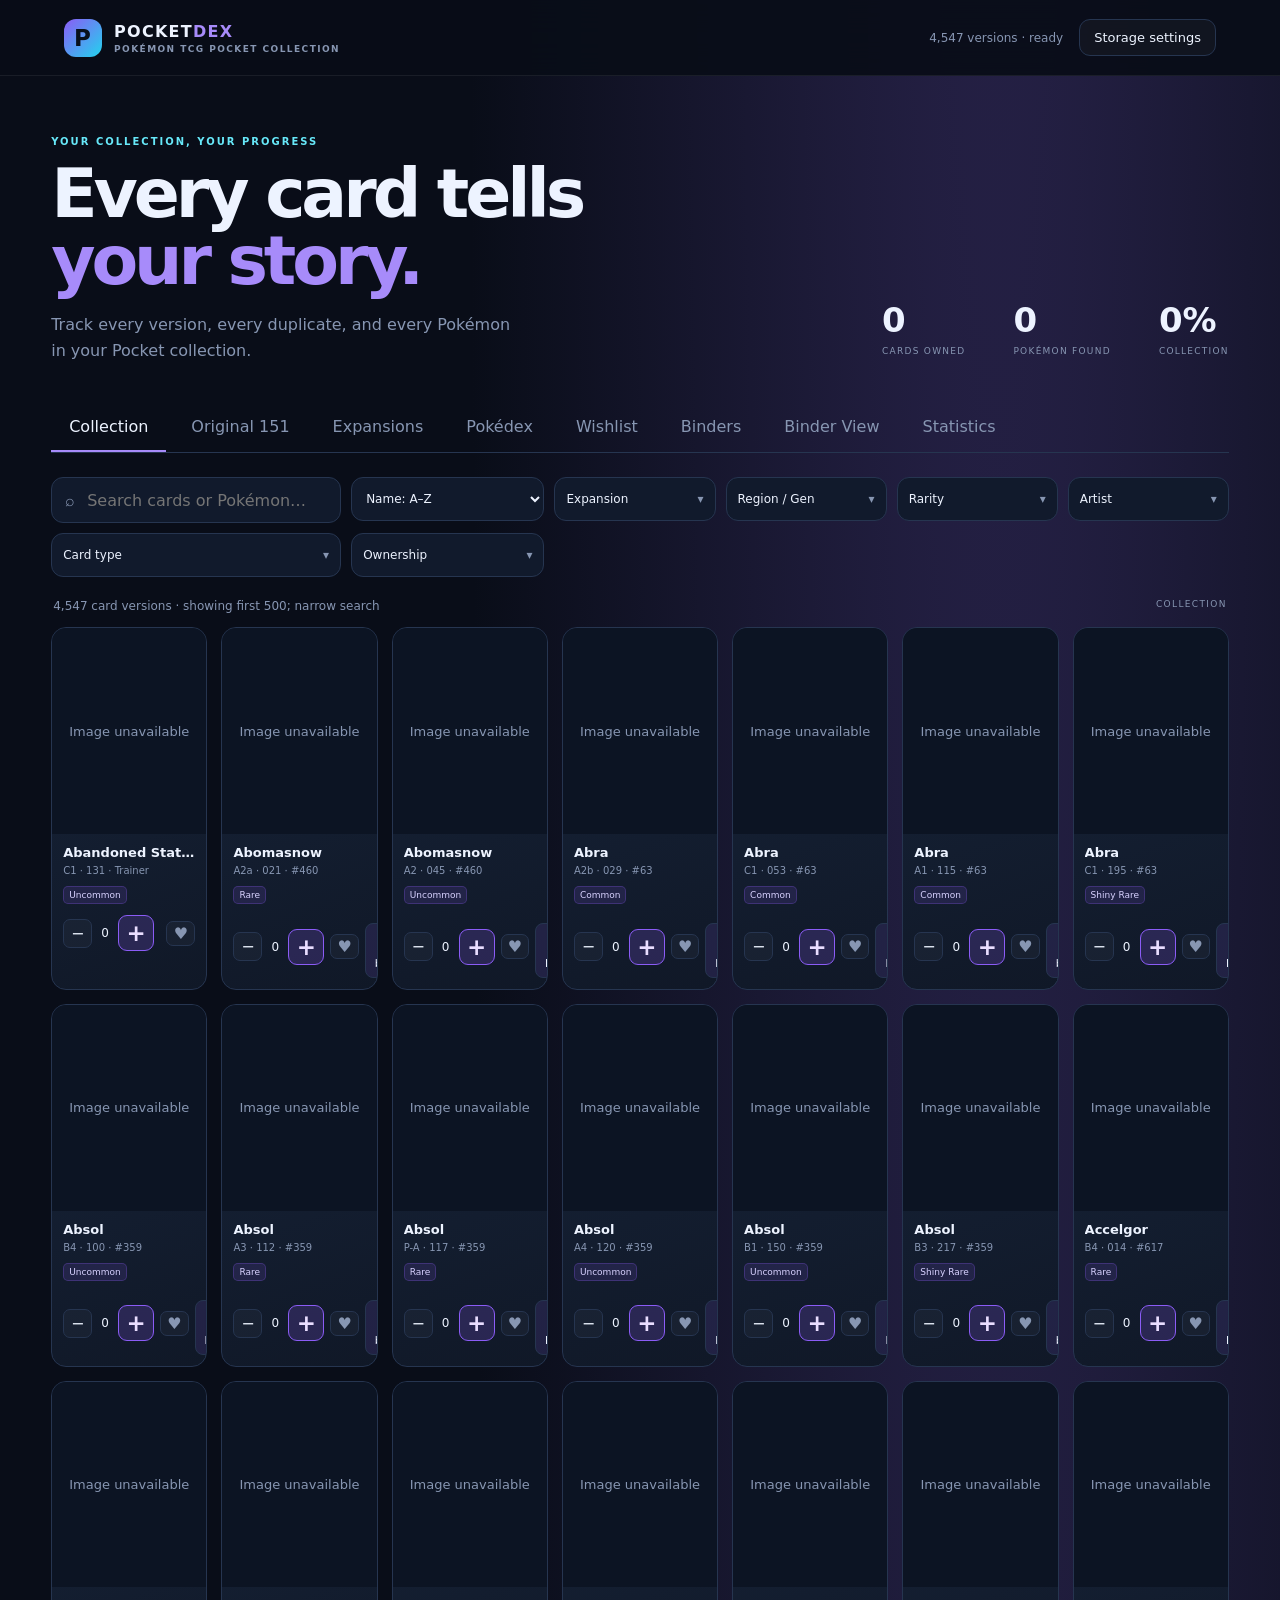
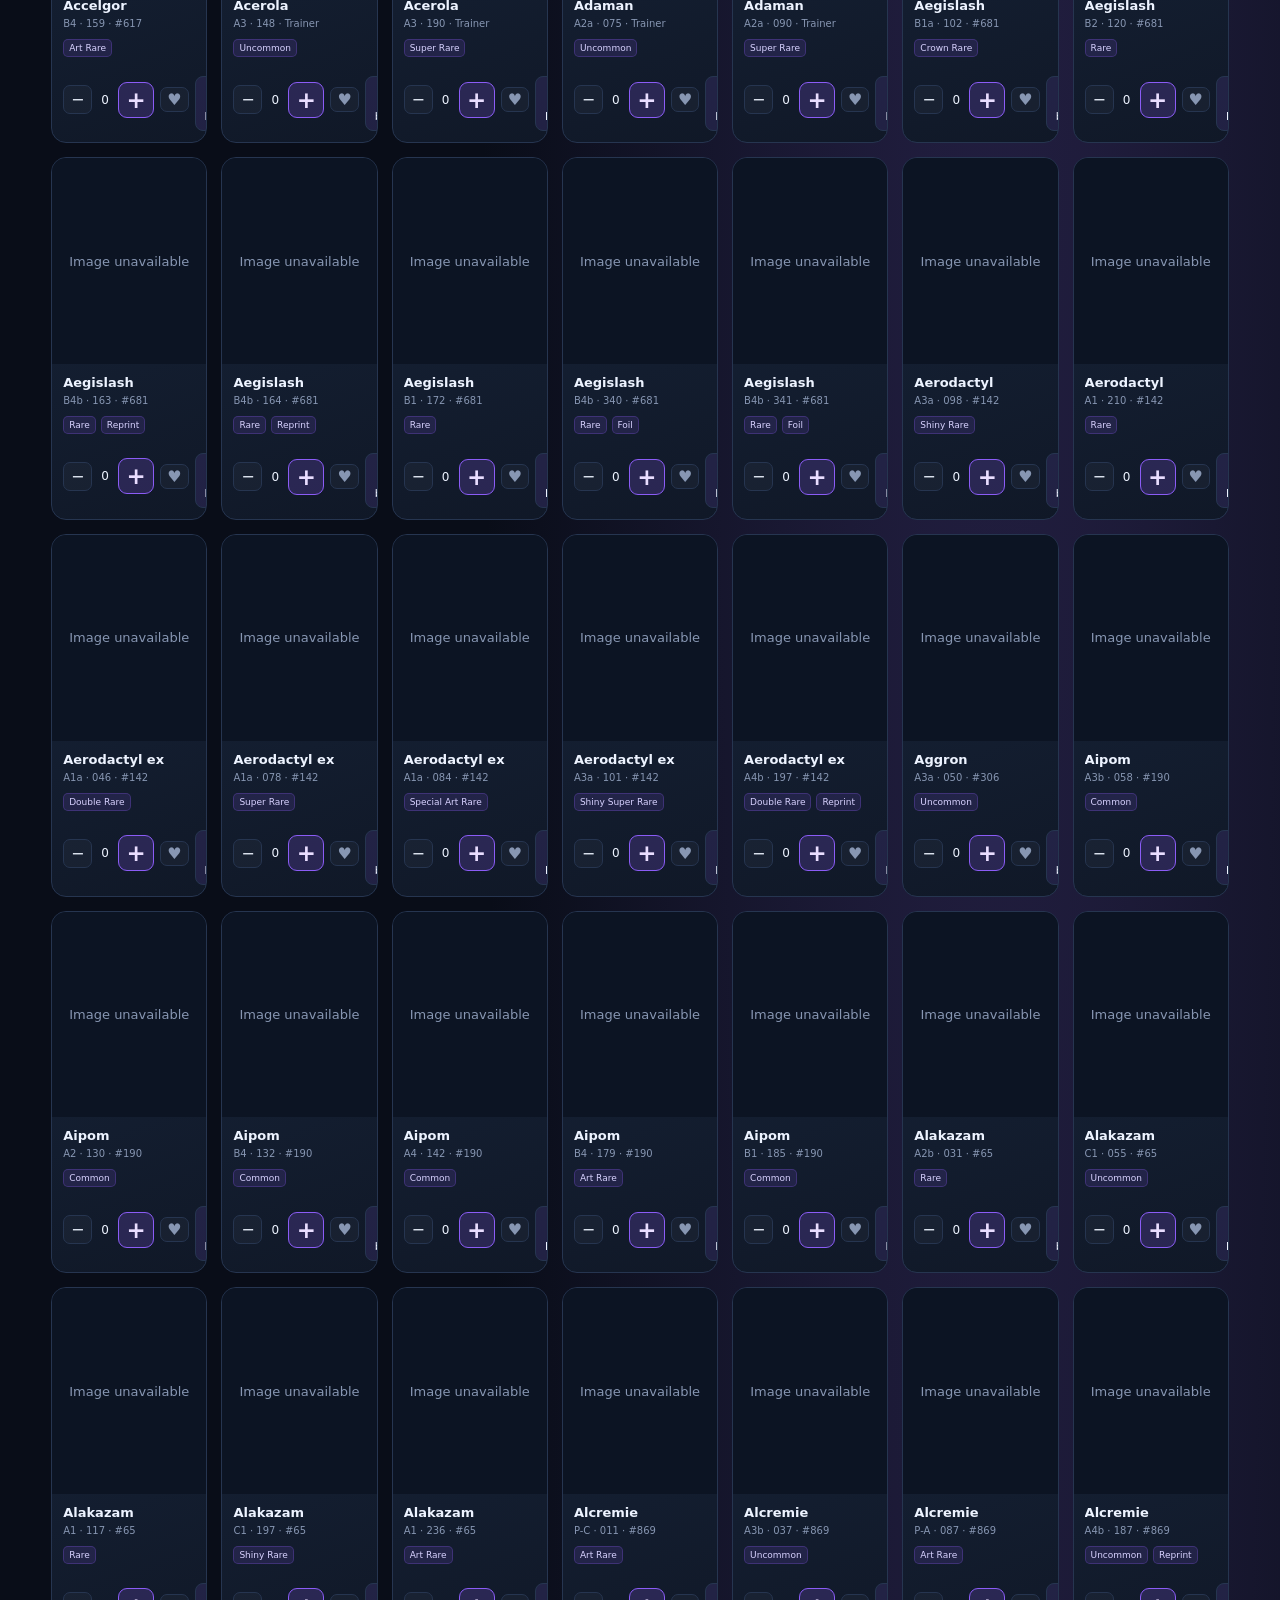
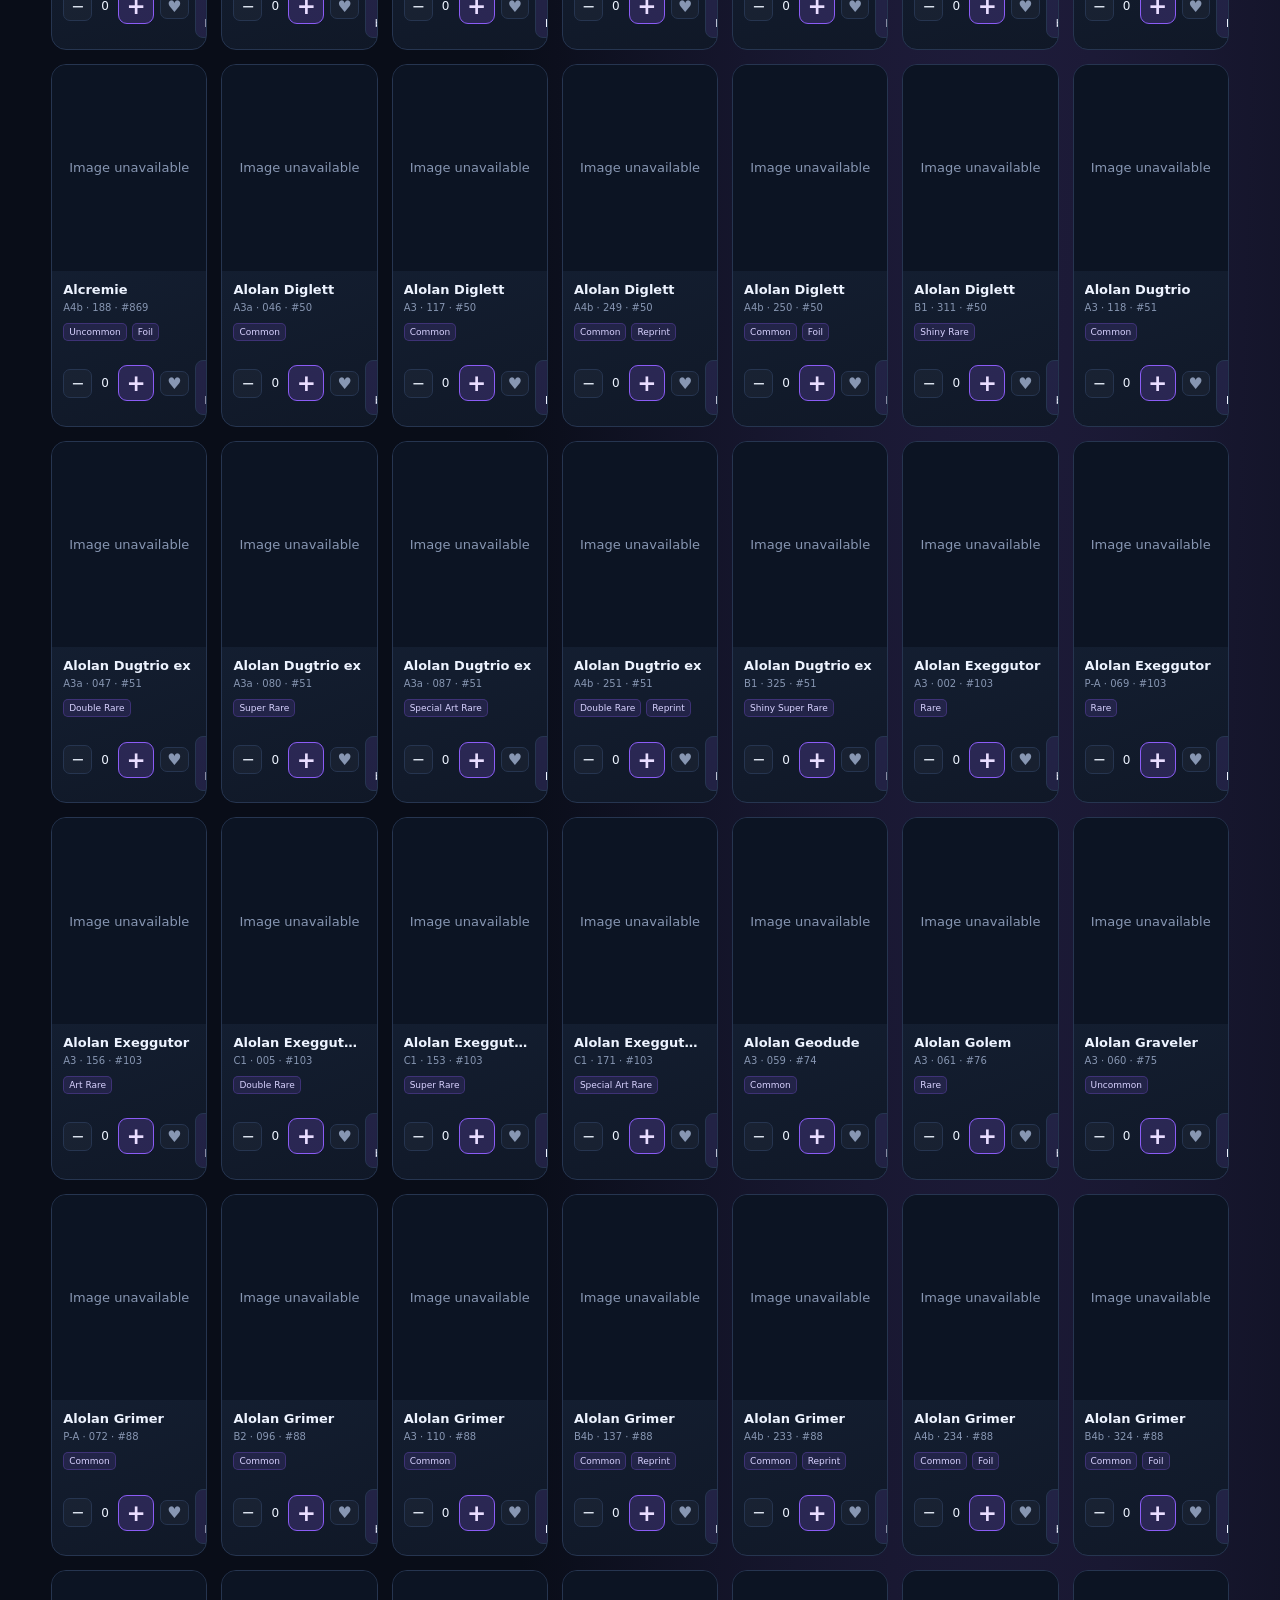
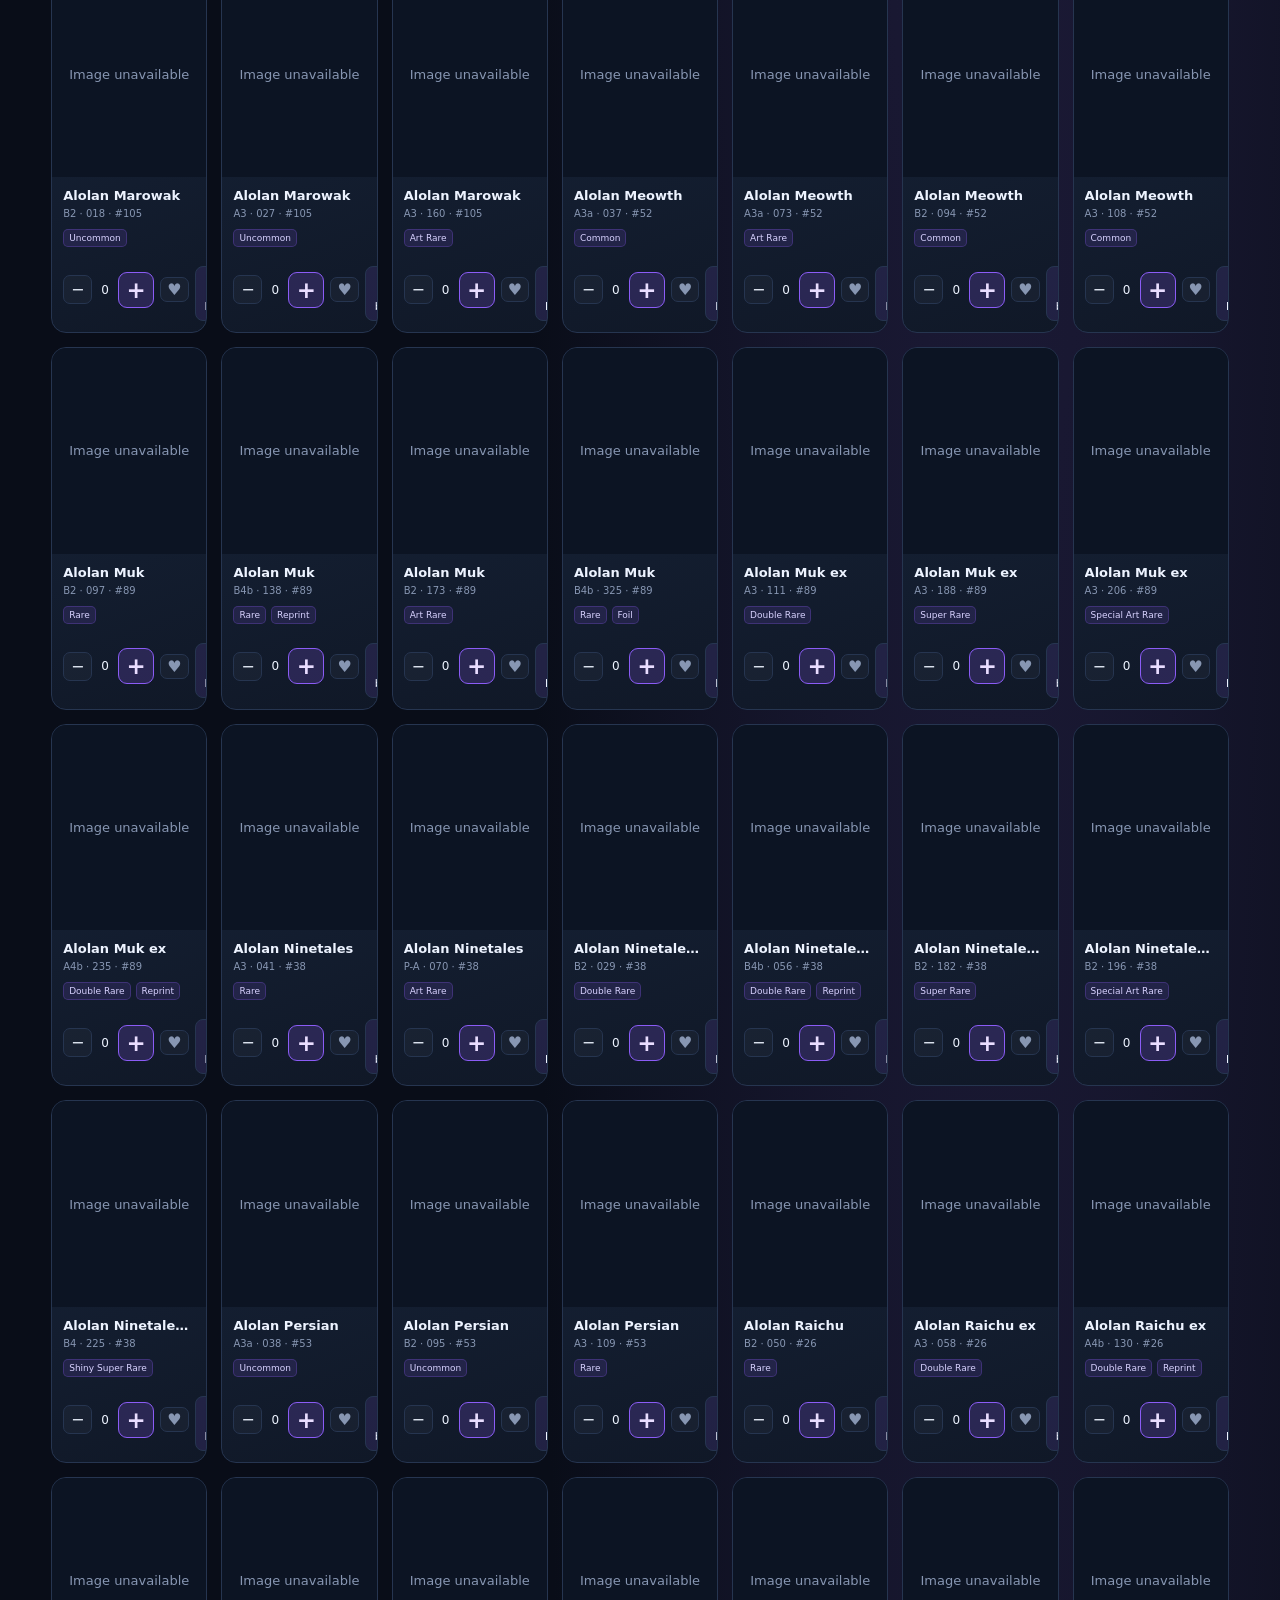
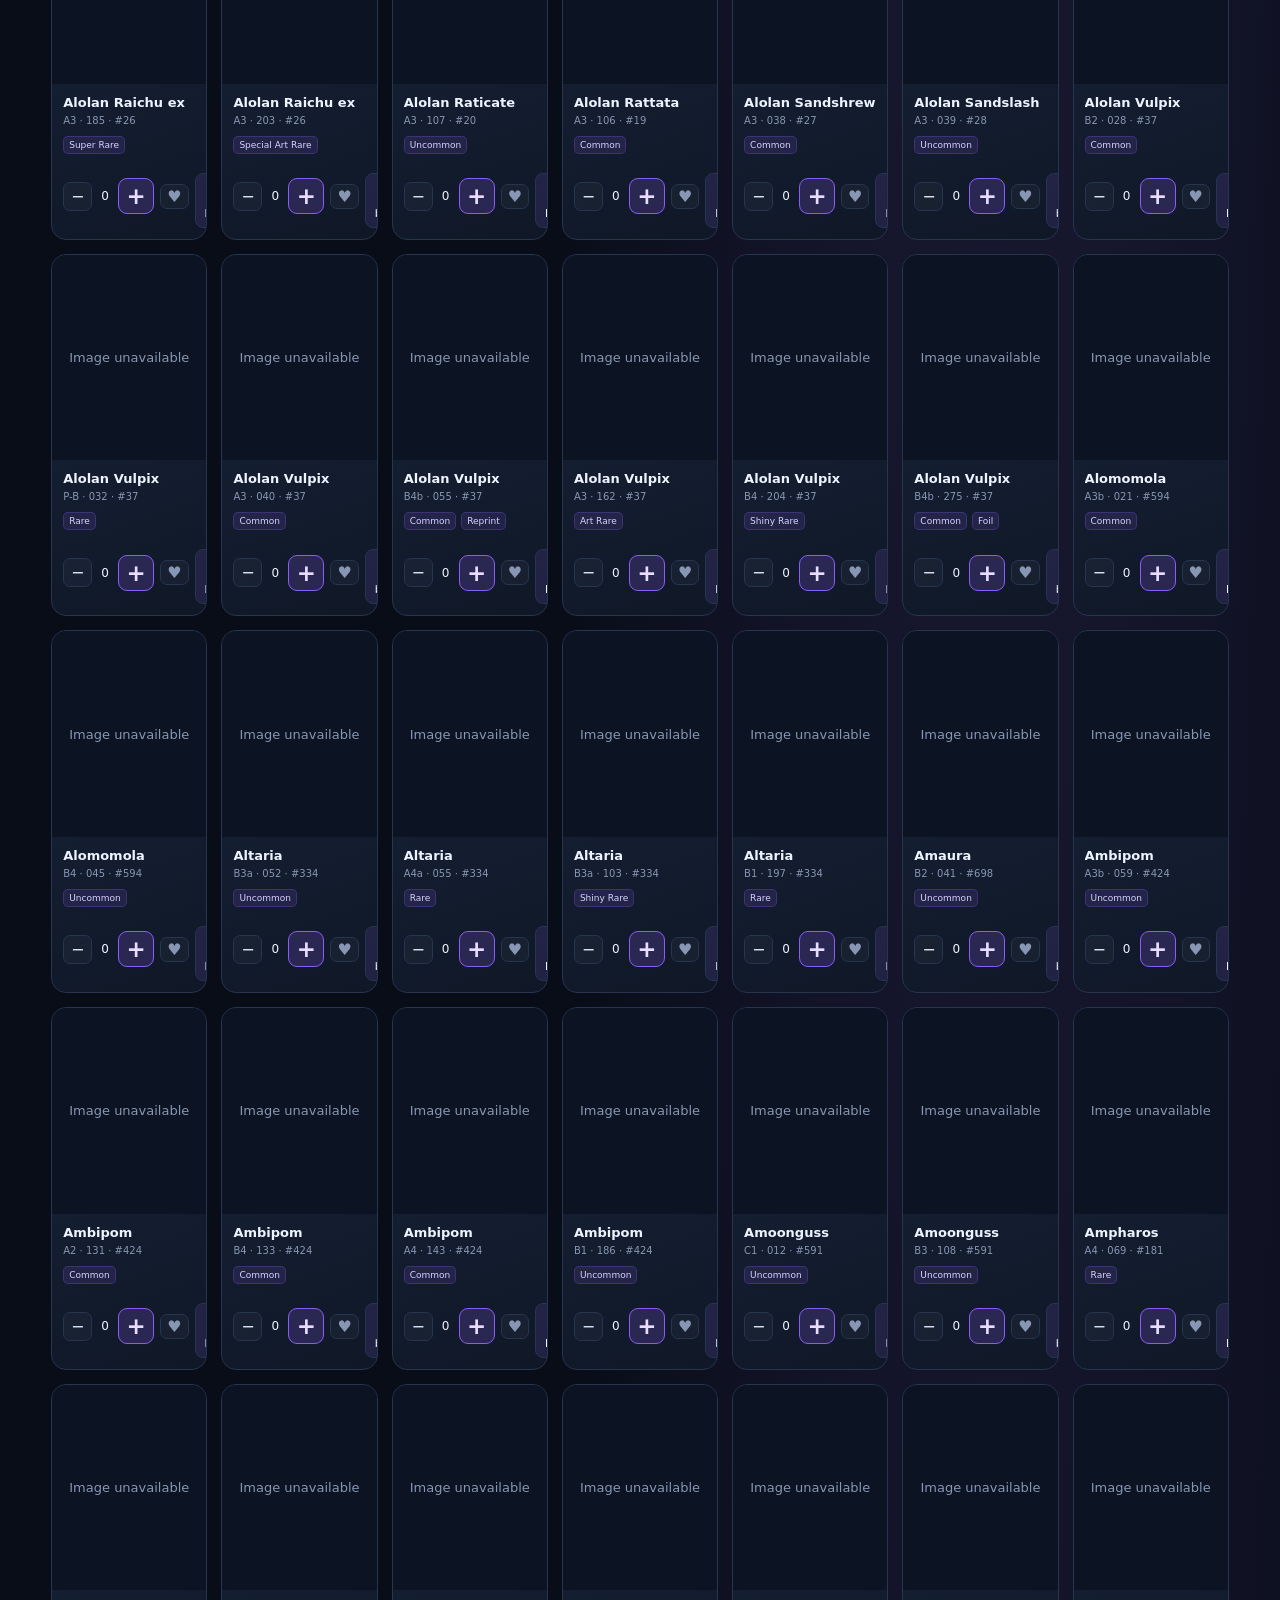
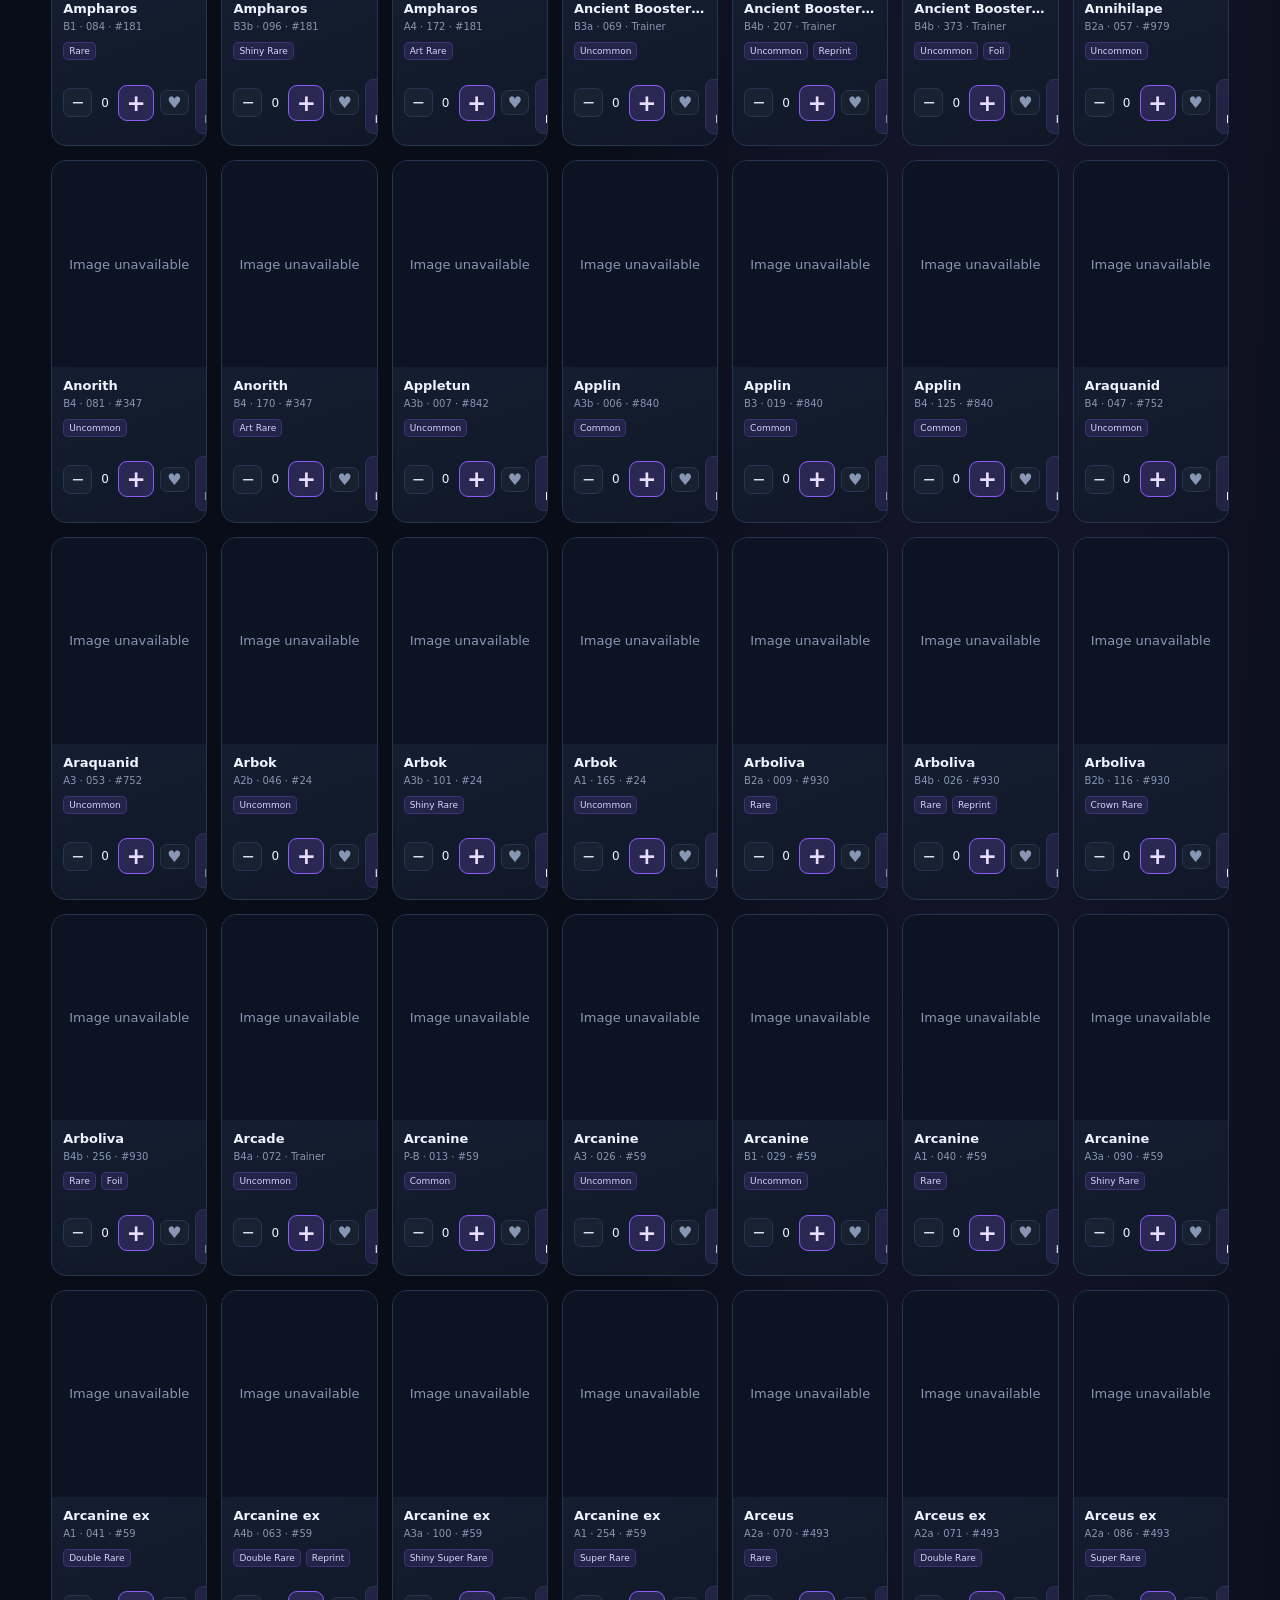
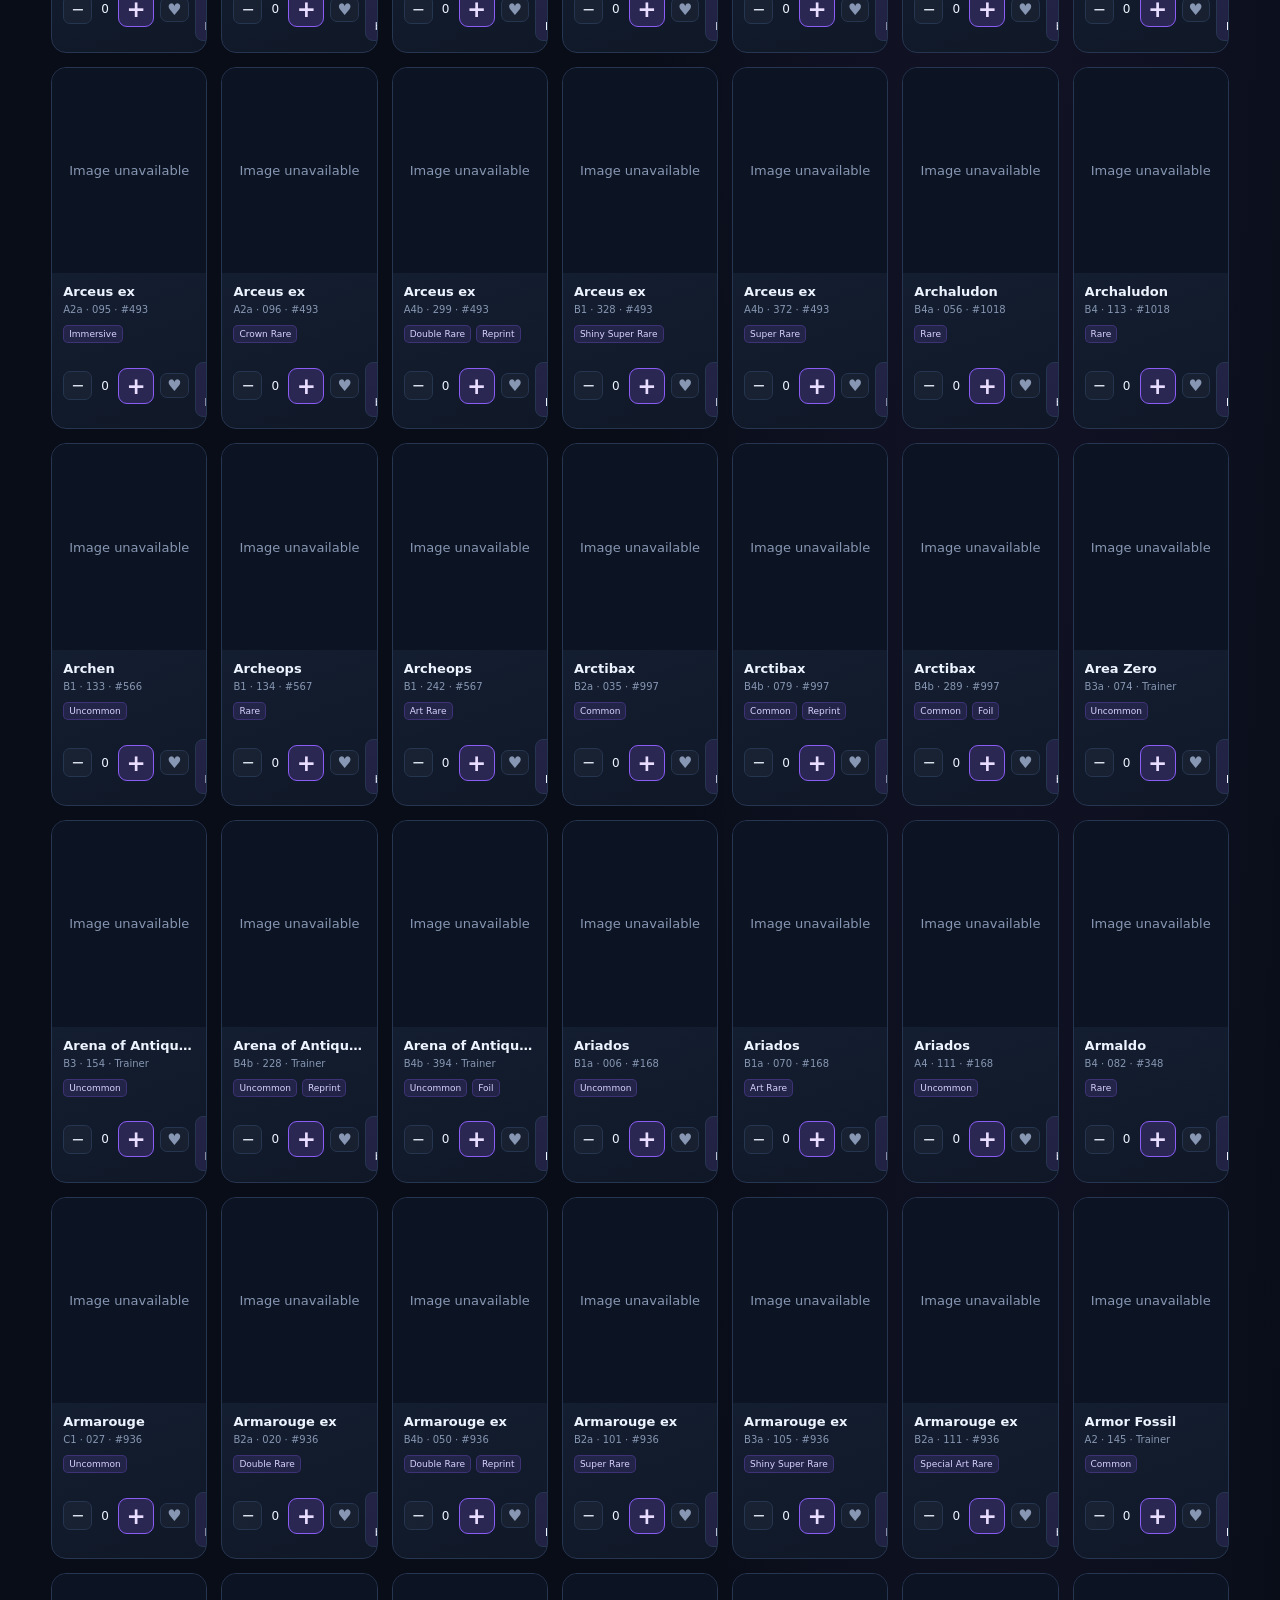
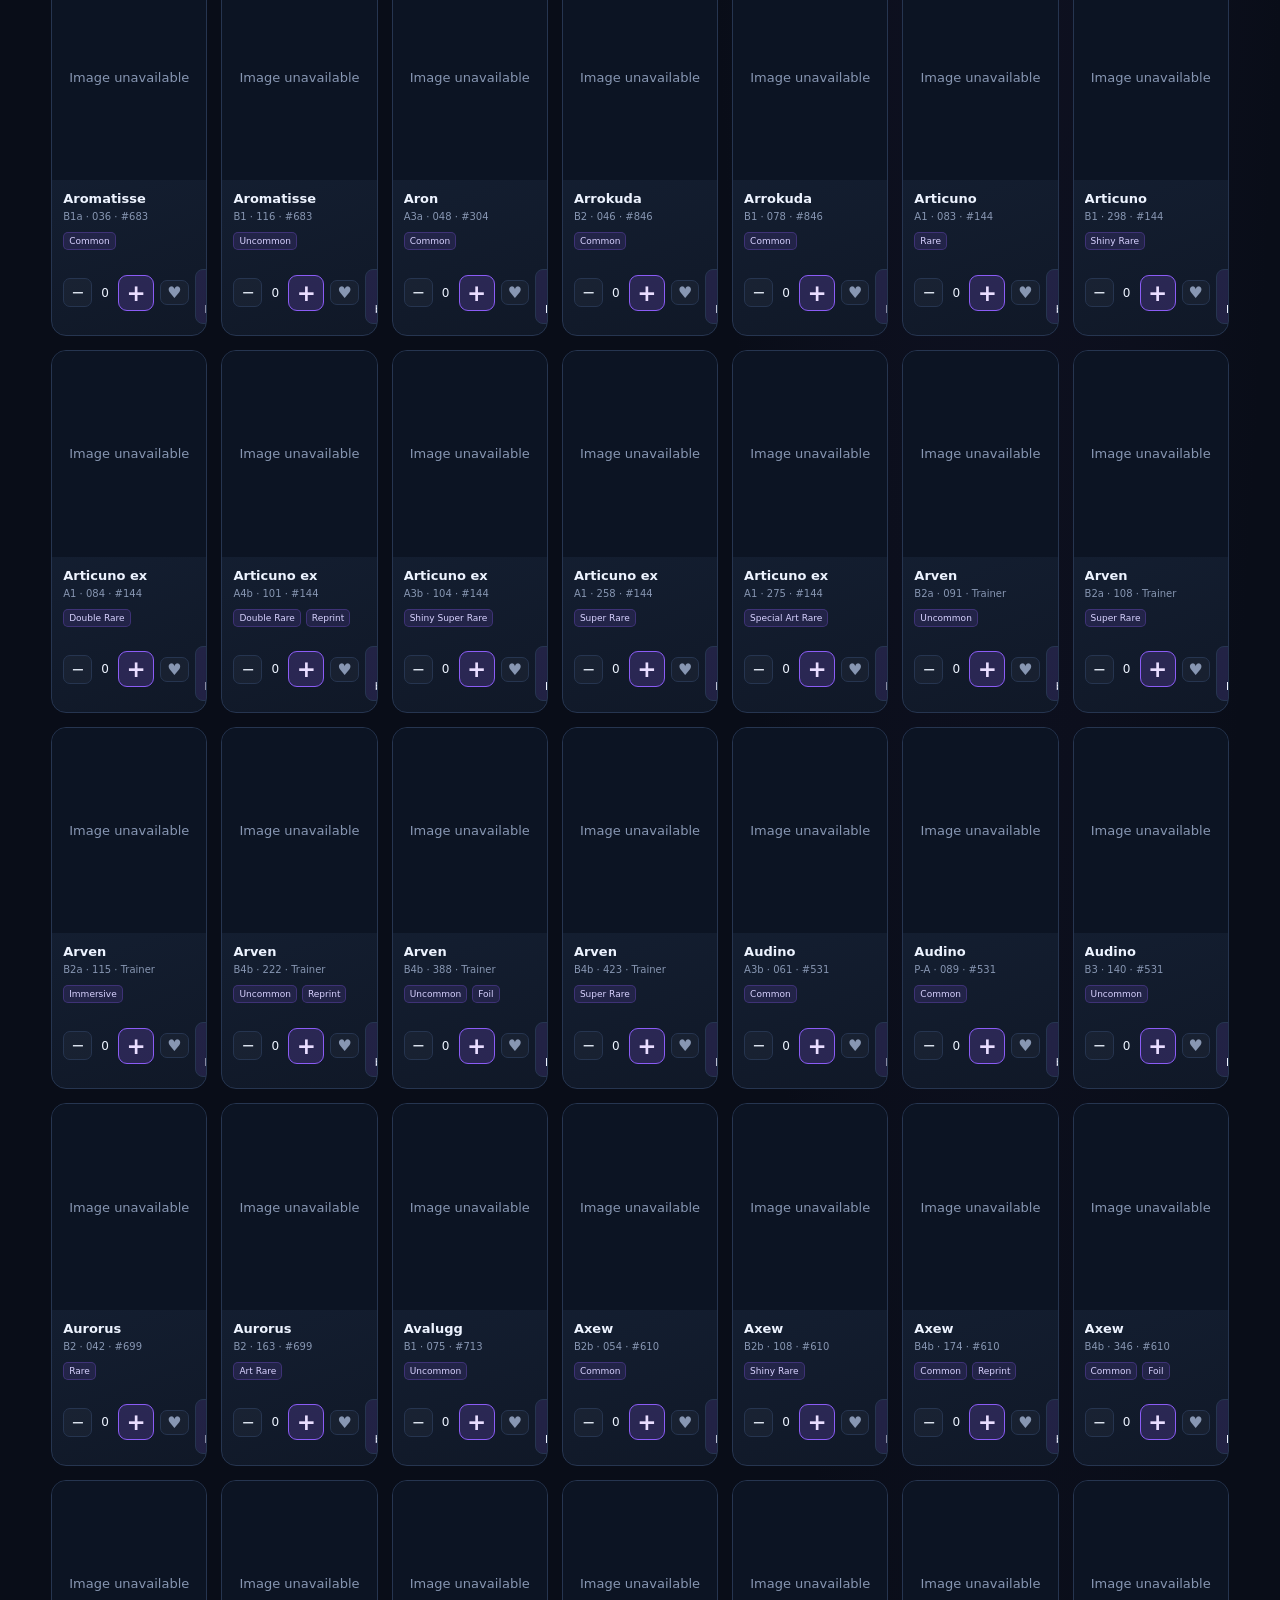
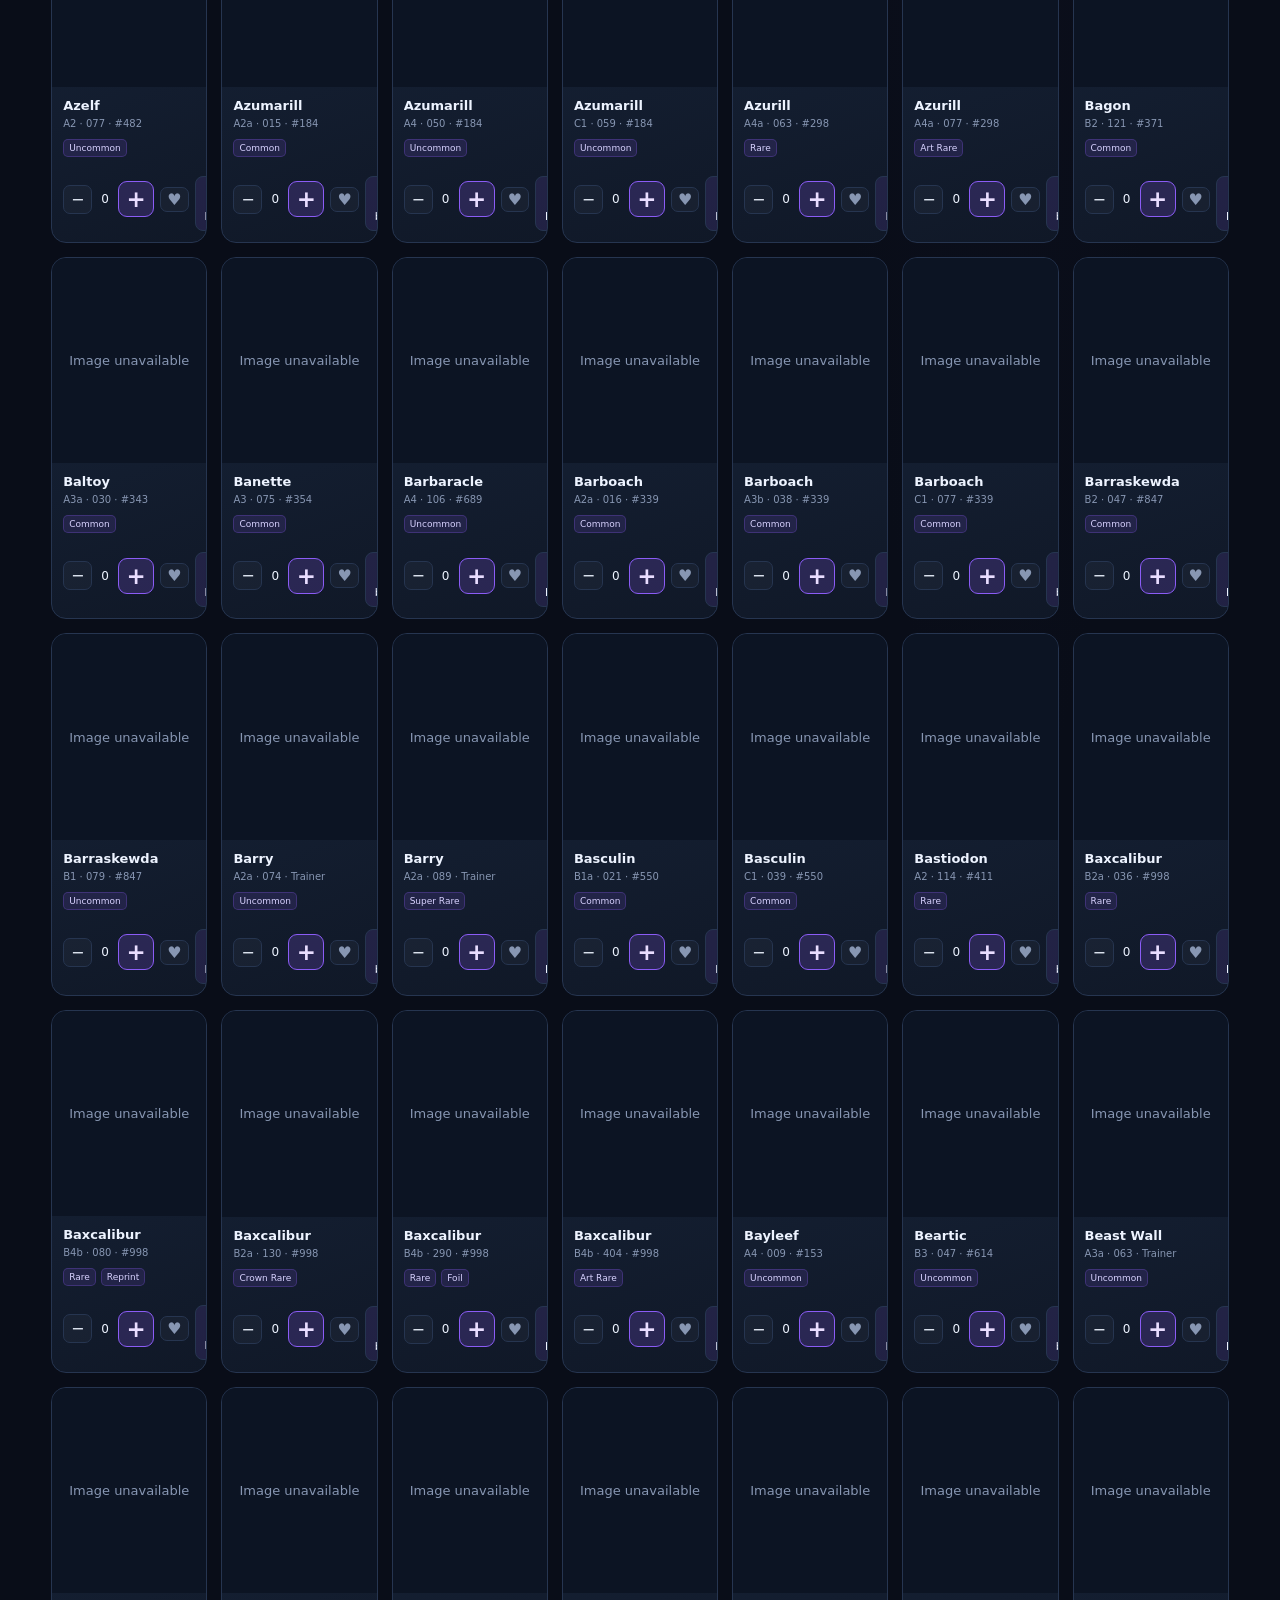
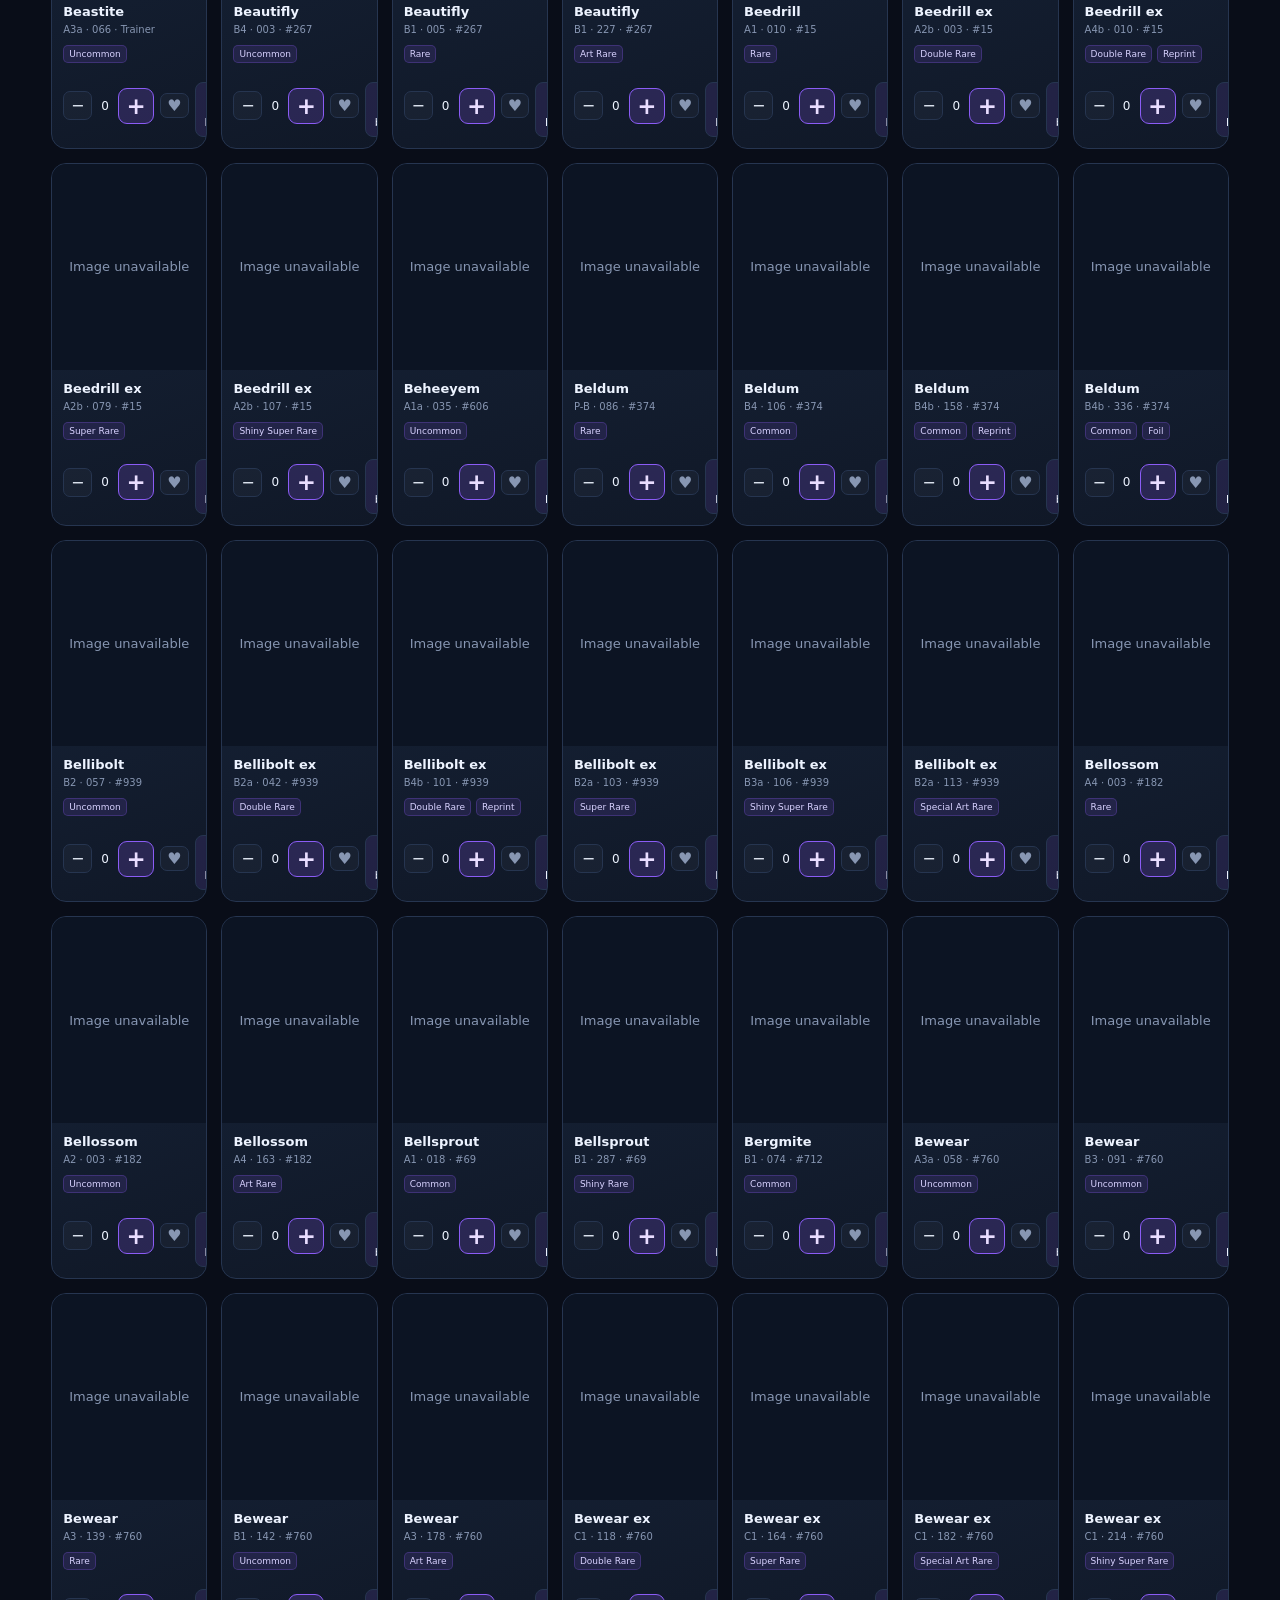
==== index.html @ 8ed911af "Refresh app asset cache for quick add" ====
<!doctype html><html lang="en"><head><meta charset="utf-8"><meta name="viewport" content="width=device-width,initial-scale=1"><meta name="theme-color" content="#090d18"><title>POCKETDEX — PTCGP Collection Tracker</title><link rel="stylesheet" href="styles.css?v=binder-view-4"></head><body>
<header class="topbar"><a class="brand" href="./"><span class="brand-mark">P</span><span>POCKET<span class="muted">DEX</span><small>POKÉMON TCG POCKET COLLECTION</small></span></a><div class="top-actions"><span id="catalog-status" class="status">Loading catalog…</span><button class="ghost" id="settings-open">Storage settings</button></div></header>
<main><section class="hero"><div><p class="eyebrow">YOUR COLLECTION, YOUR PROGRESS</p><h1>Every card tells<br><span>your story.</span></h1><p class="hero-copy">Track every version, every duplicate, and every Pokémon in your Pocket collection.</p></div><div class="hero-stats"><div><strong id="stat-owned">0</strong><span>CARDS OWNED</span></div><div><strong id="stat-unique">0</strong><span>POKÉMON FOUND</span></div><div><strong id="stat-completion">0%</strong><span>COLLECTION</span></div></div></section>
<nav class="tabs"><button class="tab active" data-view="collection">Collection</button><button class="tab" data-view="kanto151">Original 151</button><button class="tab" data-view="expansions">Expansions</button><button class="tab" data-view="pokedex">Pokédex</button><button class="tab" data-view="wishlist">Wishlist</button><button class="tab" data-view="binders">Binders</button><button class="tab" data-view="binder-view">Binder View</button><button class="tab" data-view="stats">Statistics</button></nav>
<section class="dashboard"><div class="toolbar"><label class="search-wrap"><span>⌕</span><input id="search" type="search" placeholder="Search cards or Pokémon…"></label><select id="sort-filter" aria-label="Sort cards"><option value="name-asc">Name: A–Z</option><option value="name-desc">Name: Z–A</option><option value="dex-asc">Pokédex: low to high</option><option value="dex-desc">Pokédex: high to low</option><option value="gen-asc">Generation: oldest to newest</option><option value="gen-desc">Generation: newest to oldest</option><option value="rarity-asc">Rarity: A–Z</option><option value="rarity-desc">Rarity: Z–A</option><option value="set-asc">Set: catalog order</option><option value="set-desc">Set: reverse order</option></select><div class="filter-dropdown" data-filter="set-filter"><button class="filter-toggle" type="button" aria-expanded="false">Expansion <span class="filter-count"></span><span class="chevron">▾</span></button><div class="filter-menu" id="set-filter" role="group" aria-label="Filter by expansion"></div></div><div class="filter-dropdown" data-filter="region-filter"><button class="filter-toggle" type="button" aria-expanded="false">Region / Gen <span class="filter-count"></span><span class="chevron">▾</span></button><div class="filter-menu" id="region-filter" role="group" aria-label="Filter by Pokémon region and generation"></div></div><div class="filter-dropdown" data-filter="rarity-filter"><button class="filter-toggle" type="button" aria-expanded="false">Rarity <span class="filter-count"></span><span class="chevron">▾</span></button><div class="filter-menu" id="rarity-filter" role="group" aria-label="Filter by rarity"></div></div><div class="filter-dropdown" data-filter="artist-filter"><button class="filter-toggle" type="button" aria-expanded="false">Artist <span class="filter-count"></span><span class="chevron">▾</span></button><div class="filter-menu" id="artist-filter" role="group" aria-label="Filter by artist or illustrator"></div></div><div class="filter-dropdown" data-filter="type-filter"><button class="filter-toggle" type="button" aria-expanded="false">Card type <span class="filter-count"></span><span class="chevron">▾</span></button><div class="filter-menu" id="type-filter" role="group" aria-label="Filter by card type"><label><input type="checkbox" value="pokemon"> Pokémon</label><label><input type="checkbox" value="trainer"> Trainer</label></div></div><div class="filter-dropdown" data-filter="ownership-filter"><button class="filter-toggle" type="button" aria-expanded="false">Ownership <span class="filter-count"></span><span class="chevron">▾</span></button><div class="filter-menu" id="ownership-filter" role="group" aria-label="Filter by ownership"><label><input type="checkbox" value="owned"> Owned</label><label><input type="checkbox" value="missing"> Missing</label><label><input type="checkbox" value="wishlist"> Wishlist</label></div></div></div><div class="results-line"><span id="result-count">Loading cards…</span><span id="view-caption">ALL CARD VERSIONS</span></div><div id="content" class="card-grid"><div class="loading">Preparing your card catalog…</div></div></section></main>
<footer><span>POCKETDEX · Independent fan-made tracker</span><span>Card data: <a href="https://github.com/Vociferix/ptcgp-data" target="_blank" rel="noreferrer">Vociferix/ptcgp-data</a></span></footer>
<dialog id="settings-dialog"><form method="dialog" class="dialog-head"><div><p class="eyebrow">PRIVATE COLLECTION STORAGE</p><h2>Connect your collection</h2></div><button class="icon-btn" aria-label="Close">×</button></form><div class="dialog-body"><p>Your catalog is public. Your owned counts and wishlist belong in <strong>PTCGP-Collection-Private</strong>. GitHub sync is blocked until GitHub confirms that repository is private.</p><label class="field-label" for="github-token">Fine-grained GitHub token</label><input id="github-token" type="password" placeholder="github_pat_…" autocomplete="off"><p class="hint">Create a token for only cedarparkjacob/PTCGP-Collection-Private with Contents: Read and write. It stays in this page's memory, not localStorage. Any modified site JavaScript running while entered could access it.</p><div class="button-row"><button id="connect-github" class="primary" type="button">Check private repository</button><button id="sync-github" class="secondary" type="button">Sync now</button></div><p id="github-message" class="message" role="status">Not connected.</p><div class="divider"></div><h3>Backup and restore</h3><div class="button-row"><button id="export-data" class="secondary" type="button">Export collection JSON</button><label class="file-button">Import JSON<input id="import-data" type="file" accept="application/json"></label></div><p class="hint">A local browser copy is kept automatically. Export regularly as an additional backup.</p></div></dialog><script src="app.js?v=quick-add-1" defer></script></body></html>
---- styles.css ----
:root{color-scheme:dark;--bg:#090d18;--panel:#111a2c;--line:#263550;--muted:#8796b2;--text:#edf3ff;--purple:#a78bfa;--cyan:#67e8f9;--green:#86efac;font-family:Inter,ui-sans-serif,system-ui,sans-serif}*{box-sizing:border-box}body{margin:0;background:radial-gradient(ellipse at 78% -10%,#29234c,transparent 38%),var(--bg);color:var(--text);min-height:100vh}.topbar{height:76px;border-bottom:1px solid #ffffff12;display:flex;align-items:center;justify-content:space-between;padding:0 clamp(18px,5vw,72px);position:sticky;top:0;background:#090d18ef;backdrop-filter:blur(18px);z-index:5}.brand{display:flex;align-items:center;gap:12px;text-decoration:none;color:var(--text);font-weight:900;letter-spacing:.08em}.brand-mark{width:38px;height:38px;border-radius:12px;background:linear-gradient(135deg,#8b5cf6,#22d3ee);display:grid;place-items:center;color:#07101c;font-size:23px}.brand small{display:block;font-size:9px;color:var(--muted);letter-spacing:.16em;margin-top:3px}.muted{color:var(--purple)}.top-actions{display:flex;align-items:center;gap:16px}.status{font-size:12px;color:var(--muted)}button,select,input{font:inherit}.ghost,.secondary,.primary,.file-button{border:1px solid var(--line);border-radius:11px;padding:10px 14px;color:var(--text);background:#ffffff08;cursor:pointer;font-size:13px}.ghost:hover,.secondary:hover,.file-button:hover{border-color:var(--purple)}main{max-width:1440px;margin:auto;padding:42px clamp(16px,4vw,56px) 70px}.hero{display:flex;justify-content:space-between;gap:35px;align-items:end;padding:18px 0 40px}.eyebrow{color:var(--cyan);font-size:10px;font-weight:800;letter-spacing:.2em;margin:0 0 14px}.hero h1{font-size:clamp(38px,6vw,68px);line-height:.98;letter-spacing:-.06em;margin:0;font-weight:850}.hero h1 span{color:var(--purple)}.hero-copy{color:var(--muted);max-width:460px;line-height:1.6;margin:18px 0 0}.hero-stats{display:flex;gap:clamp(18px,4vw,48px);padding-bottom:7px}.hero-stats div{display:flex;flex-direction:column;gap:6px}.hero-stats strong{font-size:clamp(24px,3vw,34px)}.hero-stats span{font-size:9px;color:var(--muted);letter-spacing:.14em}.tabs{display:flex;gap:7px;border-bottom:1px solid var(--line);overflow-x:auto}.tab{padding:14px 18px;border:0;background:none;color:var(--muted);cursor:pointer;white-space:nowrap;border-bottom:2px solid transparent}.tab.active{color:var(--text);border-bottom-color:var(--purple)}.dashboard{padding-top:24px}.toolbar{display:grid;grid-template-columns:minmax(220px,1.8fr) minmax(175px,1.2fr) repeat(4,minmax(115px,1fr));gap:10px;align-items:start}.search-wrap{display:flex;align-items:center;gap:10px;border:1px solid var(--line);background:var(--panel);border-radius:12px;padding:0 13px;color:var(--muted)}.search-wrap input{border:0;background:none;outline:none;color:var(--text);height:44px;width:100%;min-width:0}.toolbar select{background:var(--panel);border:1px solid var(--line);border-radius:12px;color:var(--text);padding:0 12px;min-width:0}.toolbar select{height:44px;padding:0 10px;font-size:12px;min-width:0}.filter-dropdown{position:relative;min-width:0}.filter-toggle{width:100%;height:44px;display:flex;align-items:center;gap:6px;justify-content:flex-start;padding:0 11px;border:1px solid var(--line);border-radius:12px;background:var(--panel);color:var(--text);font-size:12px;cursor:pointer;white-space:nowrap}.filter-toggle:hover,.filter-toggle.has-selection{border-color:var(--purple)}.filter-count{color:var(--cyan);font-size:10px}.chevron{margin-left:auto;color:var(--muted)}.filter-menu{display:none;position:absolute;z-index:10;top:49px;left:0;right:0;max-height:280px;overflow:auto;padding:8px;background:#111a2c;border:1px solid var(--line);border-radius:12px;box-shadow:0 16px 40px #0009}.filter-dropdown.open .filter-menu{display:block}.filter-menu label{display:flex;align-items:center;gap:8px;padding:7px 6px;border-radius:7px;color:var(--text);font-size:12px;cursor:pointer}.filter-menu label:hover{background:#ffffff0d}.filter-menu input{accent-color:var(--purple);margin:0}.results-line{display:flex;justify-content:space-between;gap:12px;color:var(--muted);font-size:12px;padding:22px 2px 14px}.results-line span:last-child{font-size:9px;letter-spacing:.15em}.card-grid{display:grid;grid-template-columns:repeat(auto-fill,minmax(155px,1fr));gap:14px}.card{background:linear-gradient(160deg,#17243a,#101827);border:1px solid #263550;border-radius:15px;overflow:hidden;min-width:0;transition:transform .16s,border-color .16s}.card:hover{transform:translateY(-3px);border-color:#7660bd}.card-image{aspect-ratio:3/4;background:#0c1423;display:flex;align-items:center;justify-content:center;overflow:hidden}.card-image img{width:100%;height:100%;object-fit:contain}.fallback{font-size:13px;color:var(--muted);padding:15px;text-align:center}.card-info{padding:11px}.card-title{font-size:13px;font-weight:750;white-space:nowrap;overflow:hidden;text-overflow:ellipsis}.card-sub{font-size:10px;color:var(--muted);margin-top:5px;min-height:13px}.card-tags{display:flex;gap:5px;flex-wrap:wrap;margin-top:8px}.tag{font-size:9px;color:#d8d2ff;background:#8b5cf622;border:1px solid #8b5cf644;border-radius:5px;padding:3px 5px}.card-controls{display:flex;align-items:center;justify-content:space-between;margin-top:11px;gap:6px}.qty{display:flex;align-items:center;gap:7px}.qty button,.heart{border:1px solid var(--line);background:#ffffff08;color:var(--text);border-radius:7px;width:25px;height:25px;cursor:pointer}.qty span{font-size:12px;min-width:12px;text-align:center}.heart{width:29px;height:25px;color:var(--muted)}.heart.on{color:#fda4af;border-color:#fda4af66}.loading,.empty{grid-column:1/-1;padding:60px 20px;text-align:center;color:var(--muted);background:var(--panel);border:1px dashed var(--line);border-radius:18px}.panel-grid{display:grid;grid-template-columns:repeat(auto-fill,minmax(230px,1fr));gap:13px}.set-panel,.stat-panel,.dex-panel{background:var(--panel);border:1px solid var(--line);border-radius:15px;padding:17px}.set-panel h3,.dex-panel h3{margin:0 0 6px;font-size:15px}.set-panel p,.dex-panel p{color:var(--muted);font-size:12px;margin:0 0 12px}.progress{height:7px;background:#ffffff12;border-radius:10px;overflow:hidden}.progress span{height:100%;display:block;background:linear-gradient(90deg,var(--purple),var(--cyan))}.progress-label{display:flex;justify-content:space-between;font-size:10px;color:var(--muted);margin-top:8px}.stat-grid{display:grid;grid-template-columns:repeat(auto-fit,minmax(180px,1fr));gap:12px}.stat-panel strong{font-size:30px;display:block;margin-bottom:5px}.stat-panel span{font-size:10px;letter-spacing:.12em;color:var(--muted)}.dex-panel{display:flex;gap:14px;align-items:center}.dex-number{font-size:12px;color:var(--cyan)}.dex-panel h3{margin:0}.dex-panel p{margin:4px 0 0}.dex-count{margin-left:auto;color:var(--muted)}footer{border-top:1px solid #ffffff12;padding:22px clamp(18px,5vw,72px);display:flex;justify-content:space-between;color:var(--muted);font-size:11px}footer a{color:var(--cyan)}dialog{background:#111a2c;color:var(--text);border:1px solid var(--line);border-radius:20px;padding:0;width:min(540px,calc(100% - 28px));box-shadow:0 25px 100px #000b}dialog::backdrop{background:#030611c9;backdrop-filter:blur(5px)}.dialog-head{padding:22px 24px 16px;display:flex;justify-content:space-between;align-items:start;border-bottom:1px solid var(--line)}.dialog-head h2{margin:0;font-size:22px}.icon-btn{border:0;background:none;color:var(--muted);font-size:25px;cursor:pointer}.dialog-body{padding:20px 24px 24px}.dialog-body>p{color:var(--muted);font-size:13px;line-height:1.55}.field-label{display:block;font-size:12px;margin:18px 0 7px}.dialog-body input[type=password]{width:100%;background:#090d18;border:1px solid var(--line);border-radius:10px;padding:12px;color:var(--text)}.hint{font-size:11px!important;color:var(--muted);line-height:1.5}.button-row{display:flex;gap:9px;flex-wrap:wrap;margin-top:14px}.primary{background:linear-gradient(120deg,#7c3aed,#0891b2);border:0;font-weight:750}.message{font-size:12px;color:var(--green)!important}.divider{height:1px;background:var(--line);margin:22px 0}.dialog-body h3{font-size:15px;margin:0}.file-button{display:inline-flex;align-items:center}.file-button input{display:none}@media(max-width:900px){.toolbar{grid-template-columns:repeat(2,minmax(0,1fr))}.search-wrap{grid-column:1/-1}.hero{align-items:start;flex-direction:column}.hero-stats{width:100%;justify-content:space-between}}@media(max-width:520px){.topbar{height:64px}.status{display:none}main{padding-top:24px}.toolbar{grid-template-columns:1fr 1fr}.card-grid{grid-template-columns:repeat(2,minmax(0,1fr));gap:9px}.card-info{padding:9px}.hero-stats{gap:10px}.hero-stats span{font-size:8px}footer{gap:10px;flex-direction:column}}
/* Binder workspace */
.binder-view{display:flex;flex-direction:column;gap:24px}
.binder-toolbar{display:flex;align-items:center;justify-content:space-between;gap:14px;flex-wrap:wrap;padding:16px;background:var(--panel);border:1px solid var(--line);border-radius:15px}
.binder-create{display:flex;gap:8px;flex:1;min-width:240px}
.binder-create input,.binder-picker select{background:#090d18;border:1px solid var(--line);border-radius:10px;padding:11px 12px;color:var(--text);min-width:0}
.binder-create input{flex:1}
.binder-picker{display:flex;align-items:center;gap:9px;color:var(--muted);font-size:12px}
.binder-section{display:flex;flex-direction:column;gap:13px}
.binder-section-head{display:flex;justify-content:space-between;align-items:center}
.binder-section h2,.binder-section h3{margin:0;font-size:19px}
.binder-section-head p{margin:5px 0 0;color:var(--muted);font-size:12px}
.binder-card-grid{display:grid;grid-template-columns:repeat(auto-fill,minmax(155px,1fr));gap:14px}
.binder-card-toggle{display:block;width:100%;margin-top:8px;padding:7px 9px;border:1px solid var(--line);border-radius:8px;background:#8b5cf622;color:var(--text);font-size:11px;cursor:pointer}
.binder-card-toggle:hover{border-color:var(--purple);background:#8b5cf644}
.qty button[data-a="plus"]{width:36px;height:36px;font-size:23px;font-weight:700;border-color:#8b5cf6;color:#e9ddff;background:#8b5cf633;border-radius:9px}
.qty button[data-a="plus"]:hover{background:#8b5cf666;transform:scale(1.06)}
.qty button[data-a="minus"]{width:29px;height:29px}
@media(max-width:520px){.binder-create{min-width:100%}.binder-picker{width:100%;justify-content:space-between}.binder-picker select{flex:1}.binder-card-grid{grid-template-columns:repeat(2,minmax(0,1fr))}}

/* Keep filter checklists collapsed until their dropdown is opened */
.filter-dropdown .filter-menu{display:none!important}
.filter-dropdown.open .filter-menu{display:block!important}

/* Original 151: one horizontally scrollable card row per Pokédex entry */
.kanto-list{display:flex;flex-direction:column;gap:13px}
.kanto-row{min-width:0;padding:12px 14px 14px;background:var(--panel);border:1px solid var(--line);border-radius:14px}
.kanto-heading{display:flex;align-items:center;gap:10px;margin-bottom:10px}
.kanto-number{font-size:11px;font-weight:800;color:var(--cyan);font-variant-numeric:tabular-nums}
.kanto-heading strong{font-size:14px}
.kanto-hint{margin-left:auto;color:var(--muted);font-size:10px}
.kanto-strip{display:flex;gap:10px;overflow-x:auto;overflow-y:hidden;padding:2px 2px 9px;scrollbar-width:thin;overscroll-behavior-x:contain}
.kanto-card{flex:0 0 112px;width:112px;padding:5px;border:1px solid var(--line);border-radius:10px;background:#090d18;color:var(--text);cursor:pointer;user-select:none;-webkit-user-select:none;touch-action:pan-y;transition:filter .15s,opacity .15s,border-color .15s,transform .15s}
.kanto-card img{display:block;width:100%;height:145px;object-fit:contain;pointer-events:none;-webkit-user-drag:none}
.kanto-card.missing img{filter:grayscale(1);opacity:.48}
.kanto-card.owned img{filter:none;opacity:1}
.kanto-card:hover{border-color:var(--purple)}
.kanto-card-label{display:block;overflow:hidden;text-overflow:ellipsis;white-space:nowrap;font-size:9px;color:var(--muted);padding:5px 1px 1px}
.kanto-card.dragging{opacity:.72;border:2px solid var(--cyan);transform:scale(1.04);z-index:2}
.kanto-fallback{display:grid;place-items:center;height:145px;color:var(--muted);font-size:10px}
@media(max-width:520px){.kanto-row{padding:10px}.kanto-card{flex-basis:100px;width:100px}.kanto-card img{height:132px}.kanto-hint{font-size:9px}}

.kanto-card.dragging{pointer-events:none;opacity:.68;outline:2px solid var(--cyan);outline-offset:1px}
.kanto-card.owned{border-color:#8b5cf688}

.binder-columns{display:flex;align-items:center;gap:9px;color:var(--muted);font-size:12px}.binder-columns select{background:#090d18;border:1px solid var(--line);border-radius:10px;padding:11px 12px;color:var(--text);min-width:66px}

/* Compact, full-card binder gallery */
.binder-view,.binder-section{min-width:0;overflow:visible}
.binder-card-grid{display:grid;gap:5px;align-items:start;min-width:0;overflow:visible}
.binder-card-frame{display:flex;flex-direction:column;align-items:stretch;min-width:0;padding:3px;border:1px solid #34445f;border-radius:5px;background:#0c1423;overflow:visible;box-sizing:border-box}
.binder-card-frame img{display:block;width:100%;height:auto;aspect-ratio:3/4;object-fit:contain;border-radius:2px}
.binder-image-fallback{aspect-ratio:3/4;display:grid;place-items:center;color:var(--muted);font-size:11px;text-align:center}
.binder-card-frame .binder-card-toggle{margin-top:3px;padding:4px 2px;font-size:10px}

/* Filterable one-card-per-Pokemon binder view */
.binder-view-grid{display:flex;flex-direction:column;gap:12px;min-width:0}
.binder-view-controls{display:flex;align-items:center;gap:18px;flex-wrap:wrap;padding:12px 14px;background:var(--panel);border:1px solid var(--line);border-radius:12px}
.binder-view-controls label{display:flex;align-items:center;gap:8px;color:var(--muted);font-size:12px}
.binder-view-controls select{background:#090d18;border:1px solid var(--line);border-radius:8px;color:var(--text);padding:8px 10px}
.binder-view-blank-toggle input{accent-color:var(--purple)}
.binder-view-grid-cards{display:grid;grid-template-columns:repeat(var(--binder-view-columns),minmax(0,1fr));gap:7px;align-items:start;min-width:0}
.binder-view-slot{min-width:0;padding:4px;border:1px solid #34445f;border-radius:6px;background:#0c1423;overflow:hidden}
.binder-view-slot>img{display:block;width:100%;height:auto;aspect-ratio:3/4;object-fit:contain;border-radius:3px}
.binder-view-caption{display:flex;flex-direction:column;gap:3px;padding:5px 2px 2px;min-width:0}
.binder-view-caption strong,.binder-view-empty-inner strong{font-size:10px;white-space:nowrap;overflow:hidden;text-overflow:ellipsis}
.binder-view-caption span,.binder-view-empty-inner span{font-size:9px;color:var(--muted);white-space:nowrap;overflow:hidden;text-overflow:ellipsis}
.binder-view-empty{aspect-ratio:3/4;display:grid;place-items:center;border-style:dashed;background:#ffffff04}
.binder-view-empty-inner{display:flex;flex-direction:column;gap:7px;align-items:center;text-align:center;padding:8px;min-width:0}
@media(max-width:700px){.binder-view-grid-cards{grid-template-columns:repeat(min(var(--binder-view-columns),4),minmax(0,1fr))}}
@media(max-width:420px){.binder-view-grid-cards{grid-template-columns:repeat(min(var(--binder-view-columns),3),minmax(0,1fr))}}


/* Prevent mobile long-press image/text callouts from interfering with card reordering. */
.kanto-card{-webkit-touch-callout:none;-webkit-user-select:none;user-select:none;-webkit-user-drag:none}

/* Keep touch gestures responsive while preserving vertical page scrolling. */
.kanto-strip{scroll-behavior:auto}
.kanto-card{touch-action:pan-y}

/* Alternate version selection in the automatic Original 151 binder */
.binder-card-frame-select{gap:3px}
.binder-card-choice{display:block;width:100%;padding:0;border:0;background:transparent;cursor:pointer;border-radius:3px}
.binder-card-choice img{width:100%;height:auto;aspect-ratio:3/4;object-fit:contain}
.binder-card-choice:hover{outline:2px solid var(--purple);outline-offset:2px}
.binder-version-hint{display:block;text-align:center;font-size:9px;color:var(--muted);padding:2px 0}
.kanto-version-dialog{width:min(760px,calc(100% - 24px));max-height:min(85vh,850px);overflow:hidden;padding:0}
.kanto-version-head{display:flex;align-items:center;justify-content:space-between;padding:18px 20px;border-bottom:1px solid var(--line)}
.kanto-version-head .eyebrow{margin:0 0 5px}.kanto-version-head h2{margin:0;font-size:20px}
.kanto-version-options{display:grid;grid-template-columns:repeat(auto-fill,minmax(112px,1fr));gap:10px;padding:14px;max-height:calc(85vh - 86px);overflow:auto}
.kanto-version-option{display:flex;flex-direction:column;gap:6px;min-width:0;padding:6px;border:1px solid var(--line);border-radius:9px;background:#090d18;color:var(--text);text-align:left;cursor:pointer}
.kanto-version-option.selected{border:2px solid var(--cyan);padding:5px;background:#0891b222}
.kanto-version-option:hover{border-color:var(--purple)}
.kanto-version-option img{display:block;width:100%;aspect-ratio:3/4;object-fit:contain}
.kanto-version-option span{display:flex;flex-direction:column;gap:3px;min-width:0}
.kanto-version-option strong,.kanto-version-option small{overflow:hidden;text-overflow:ellipsis;white-space:nowrap}
.kanto-version-option strong{font-size:10px}.kanto-version-option small{font-size:9px;color:var(--muted)}
.kanto-version-dialog::backdrop{background:#030611d9;backdrop-filter:blur(5px)}
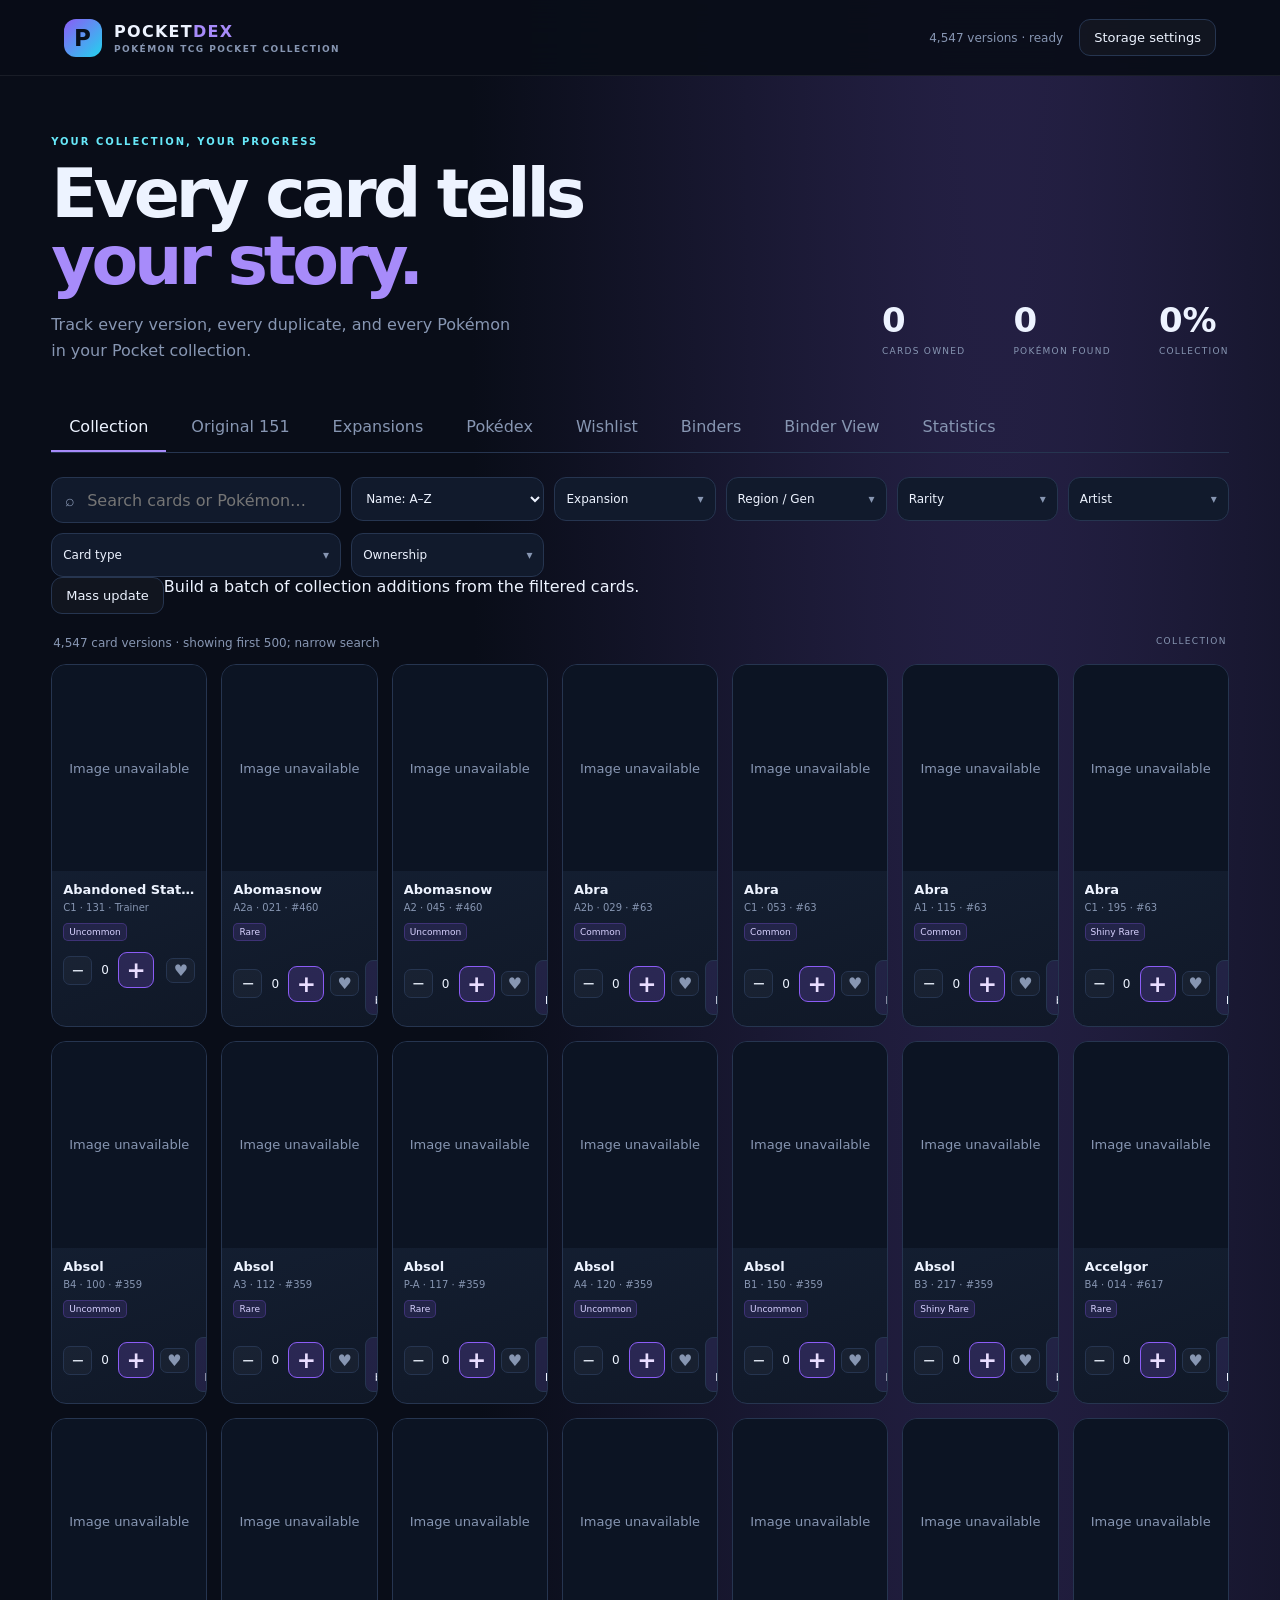
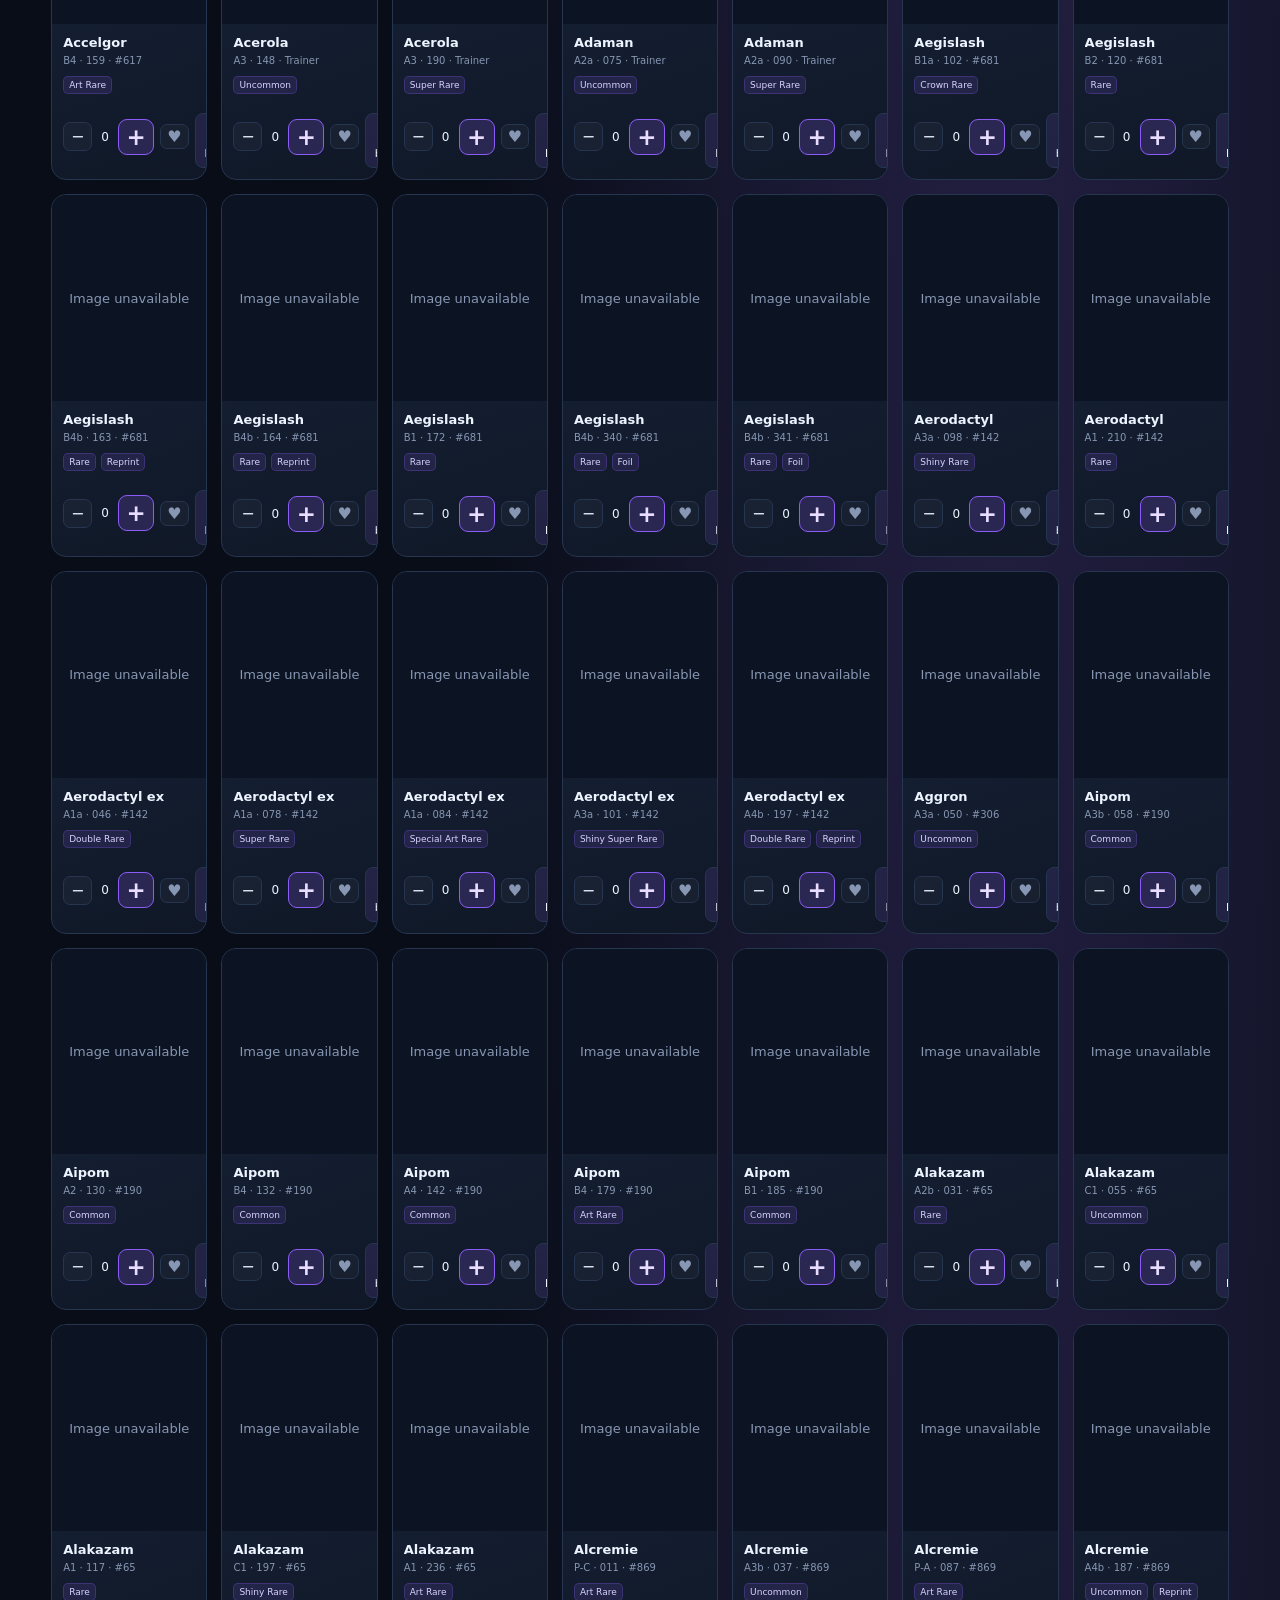
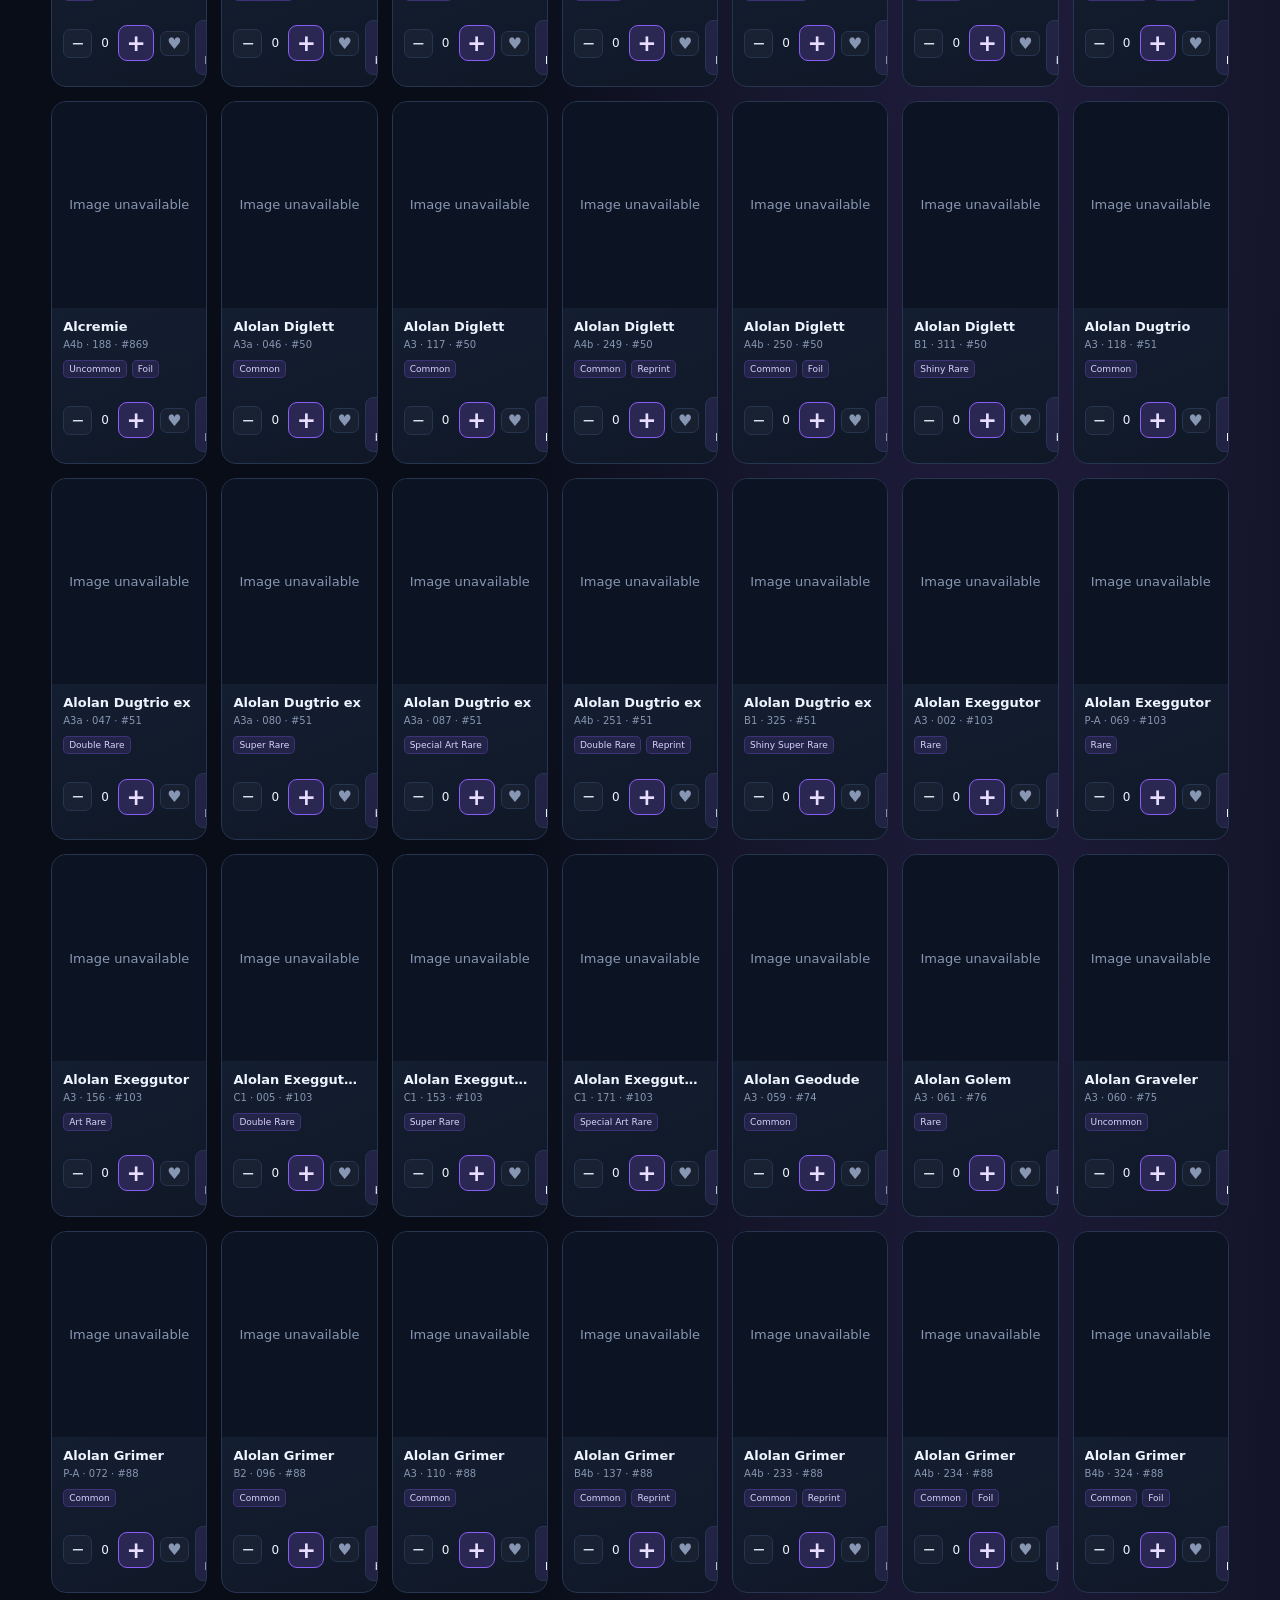
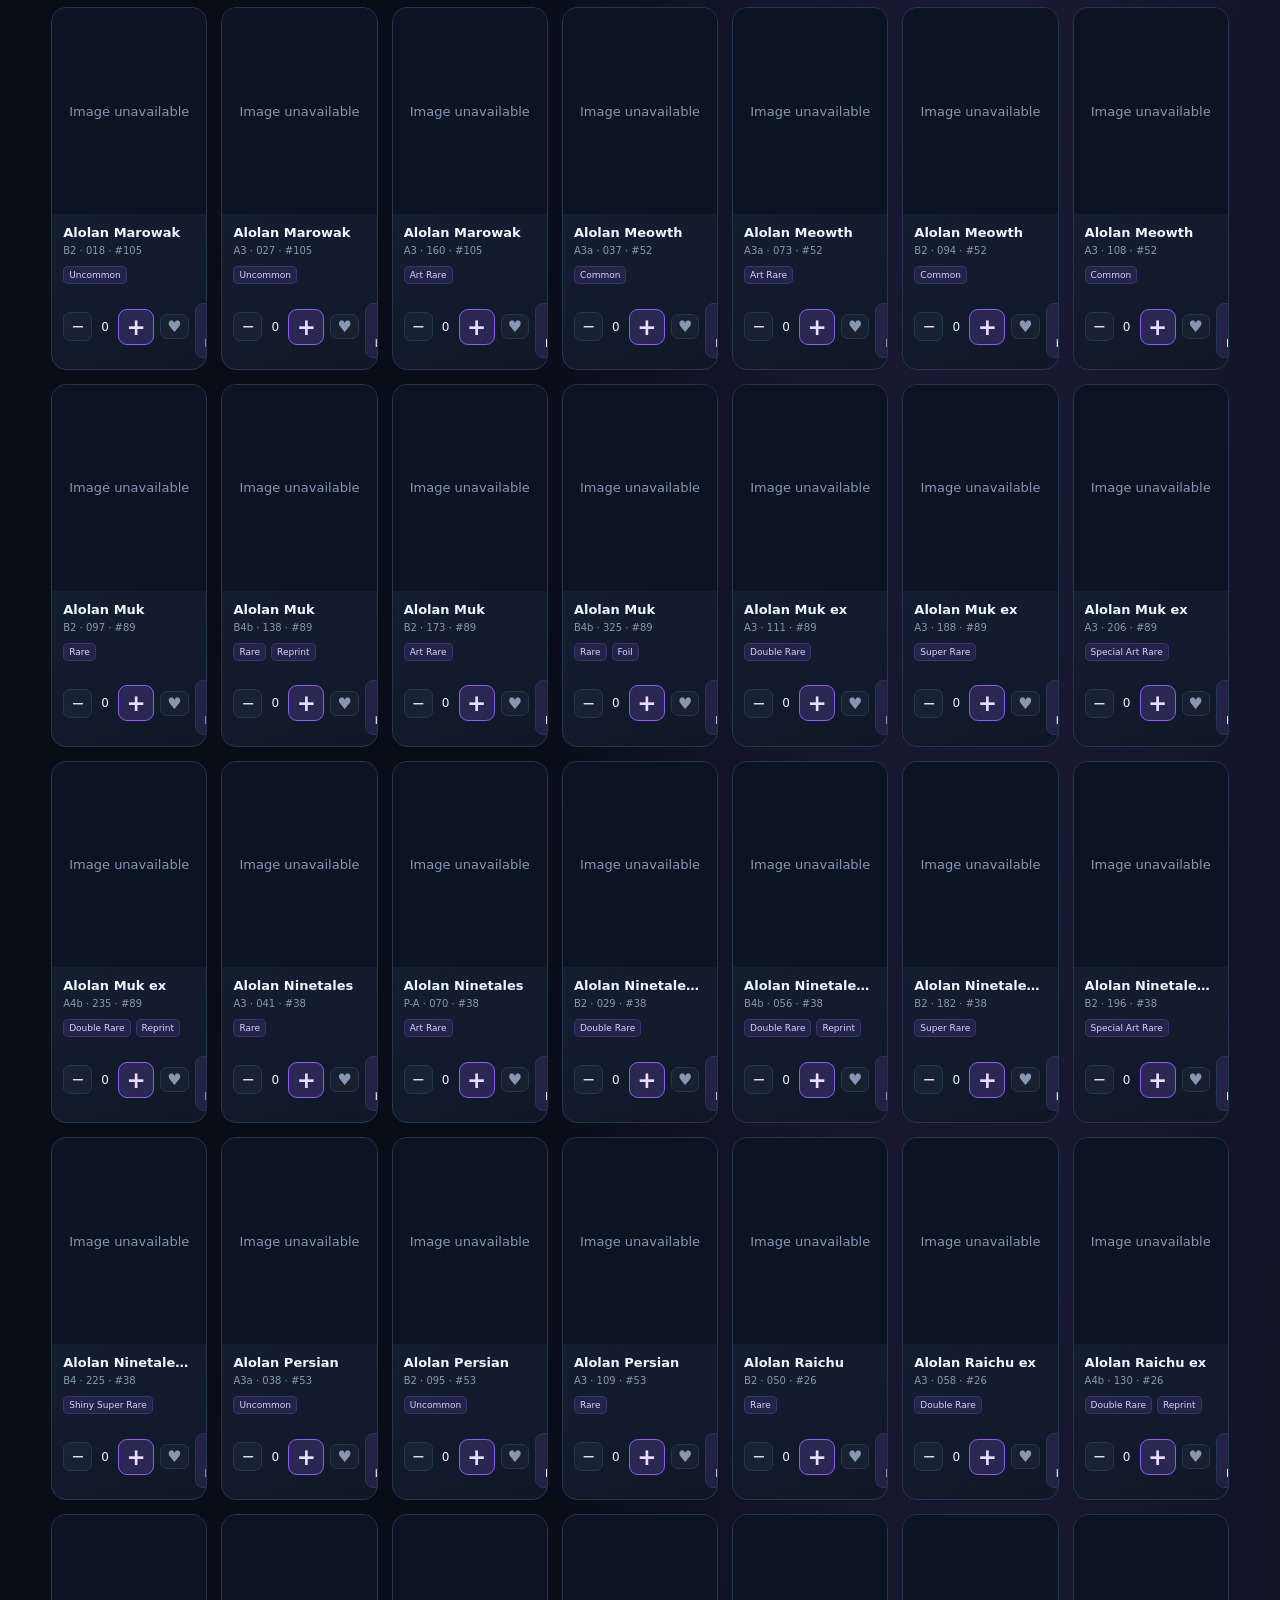
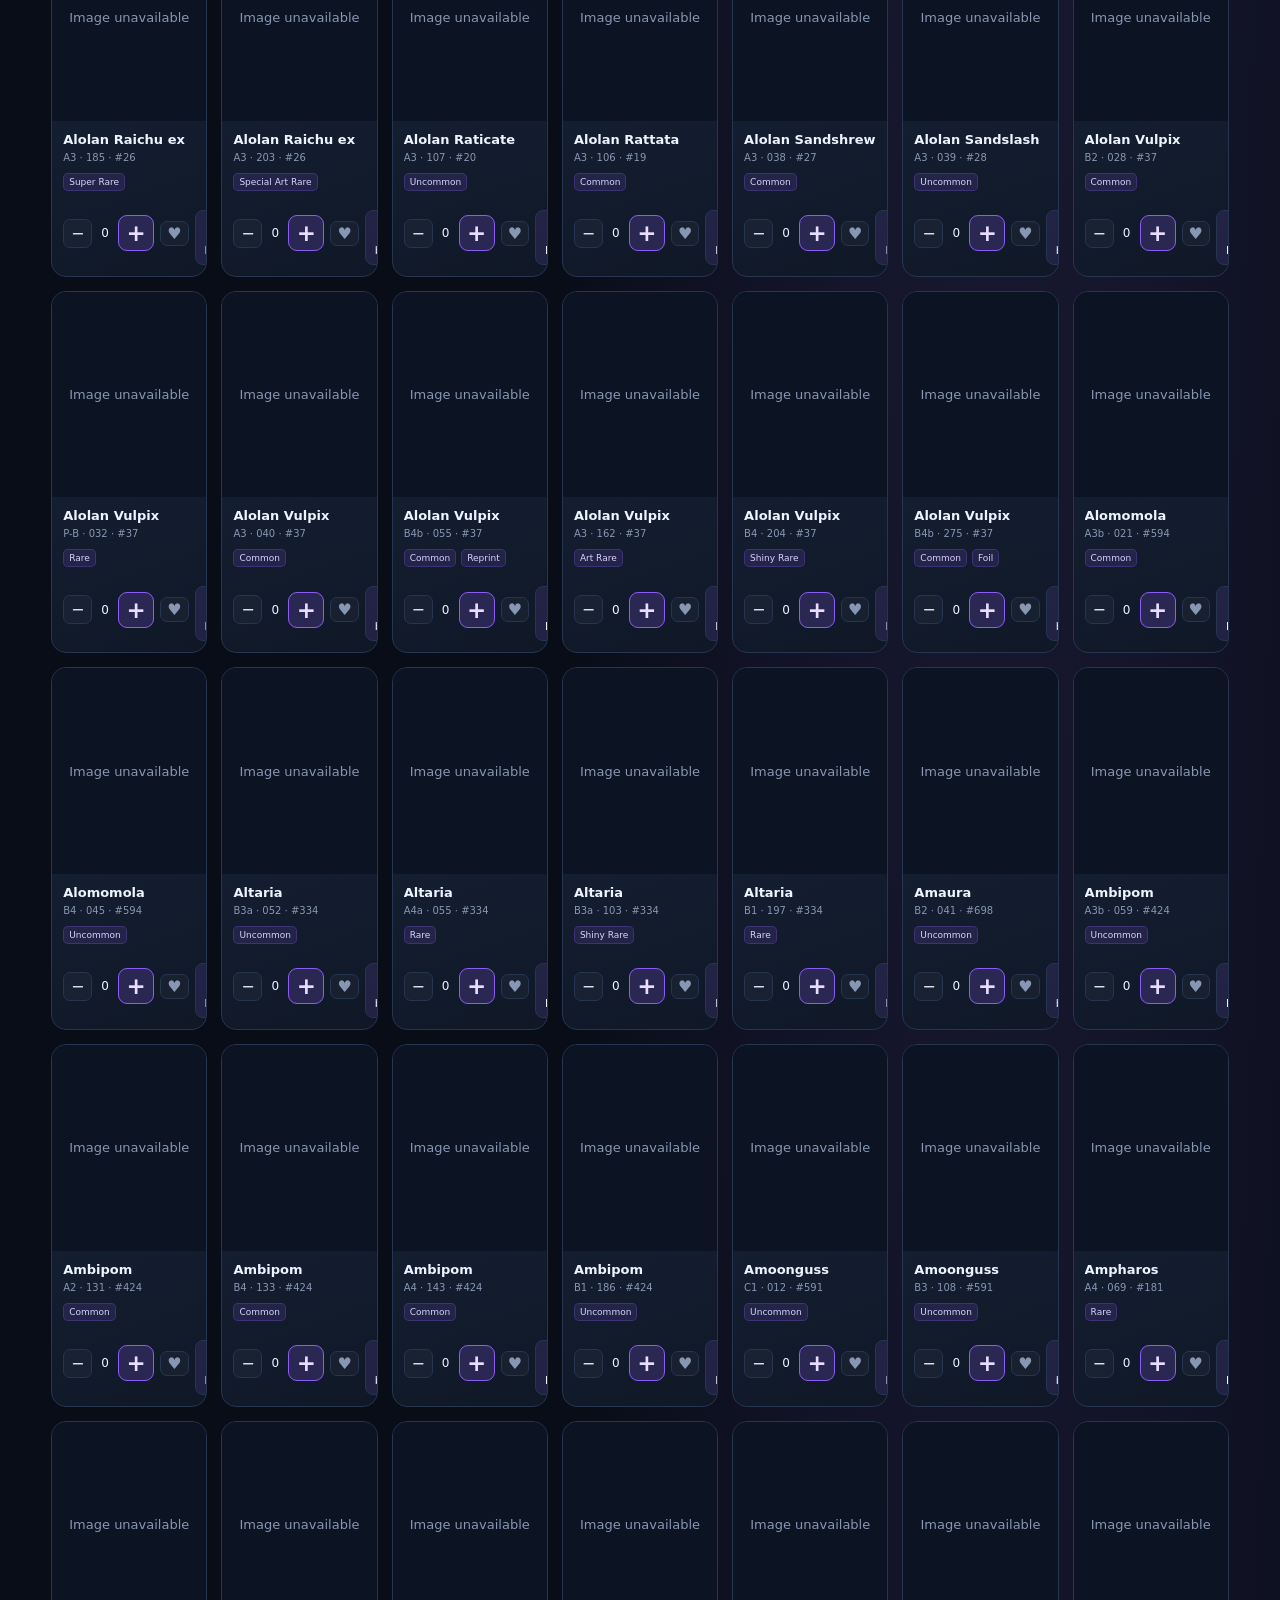
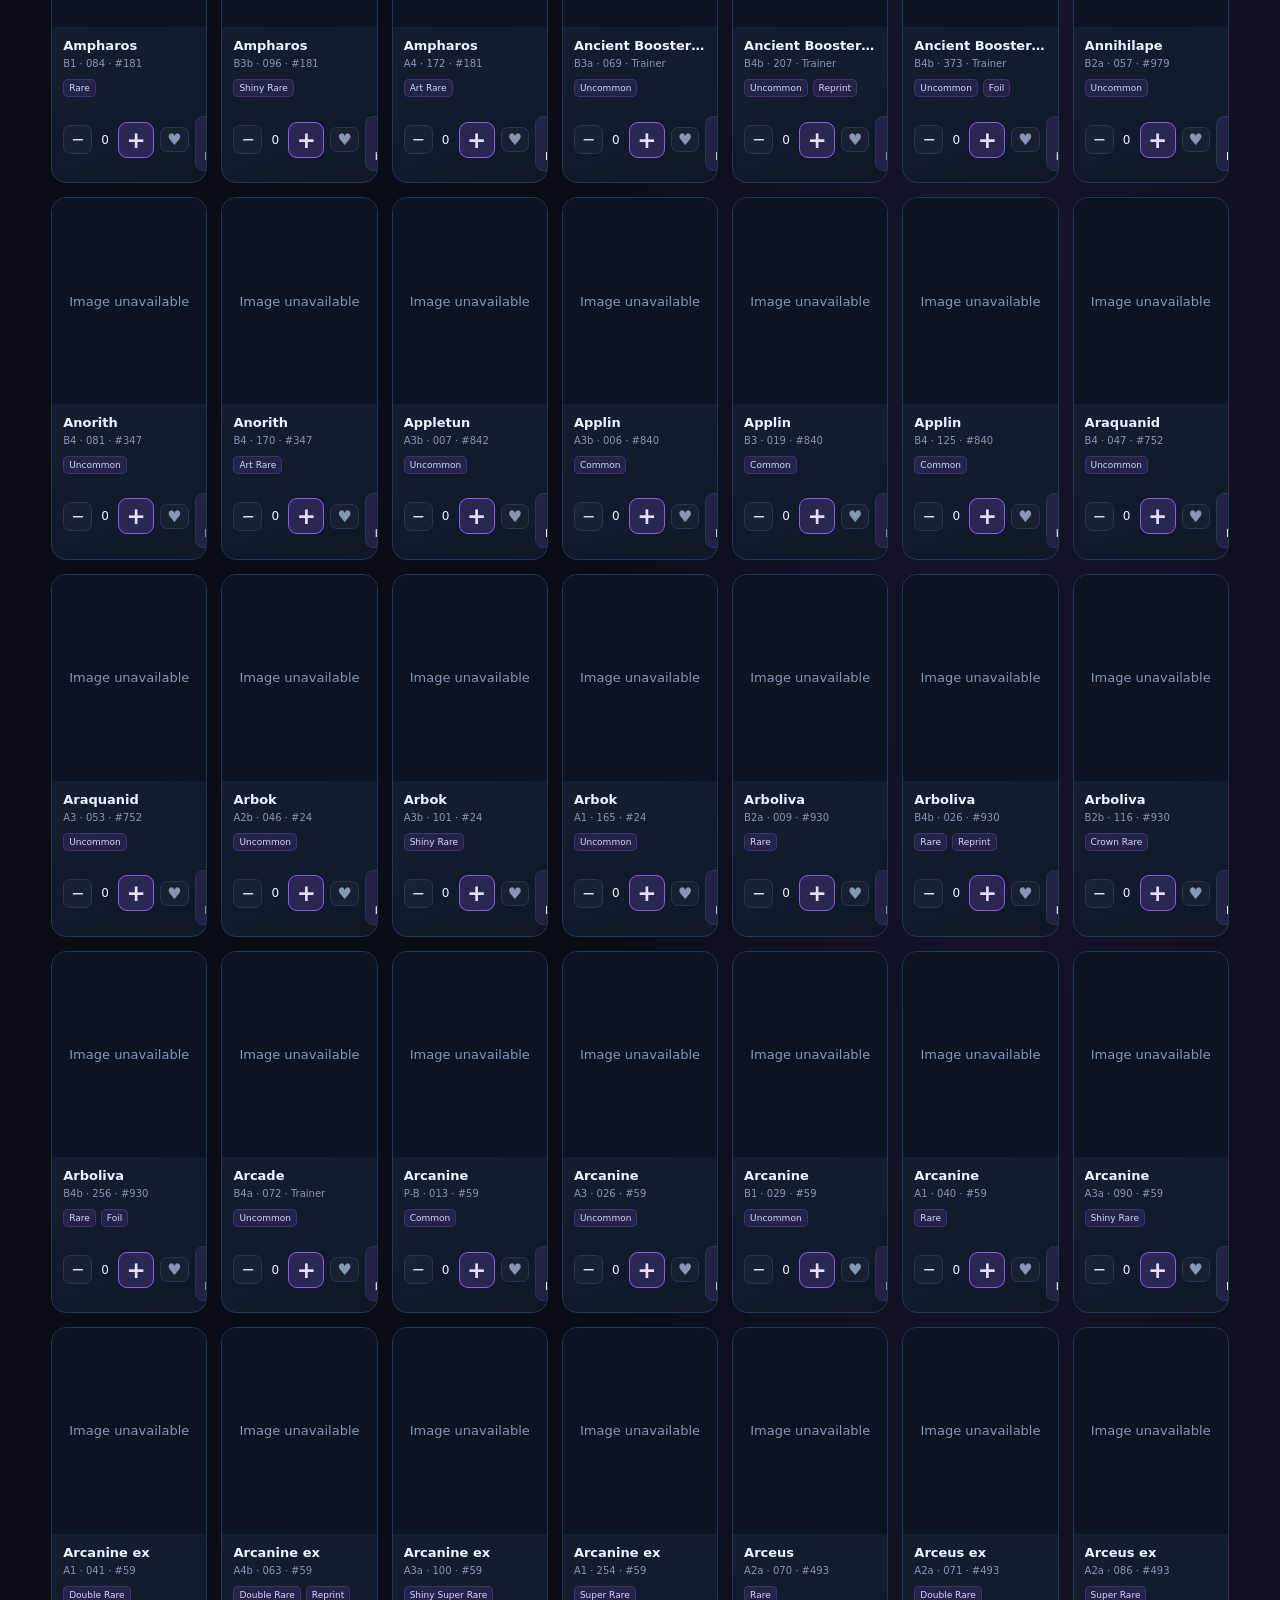
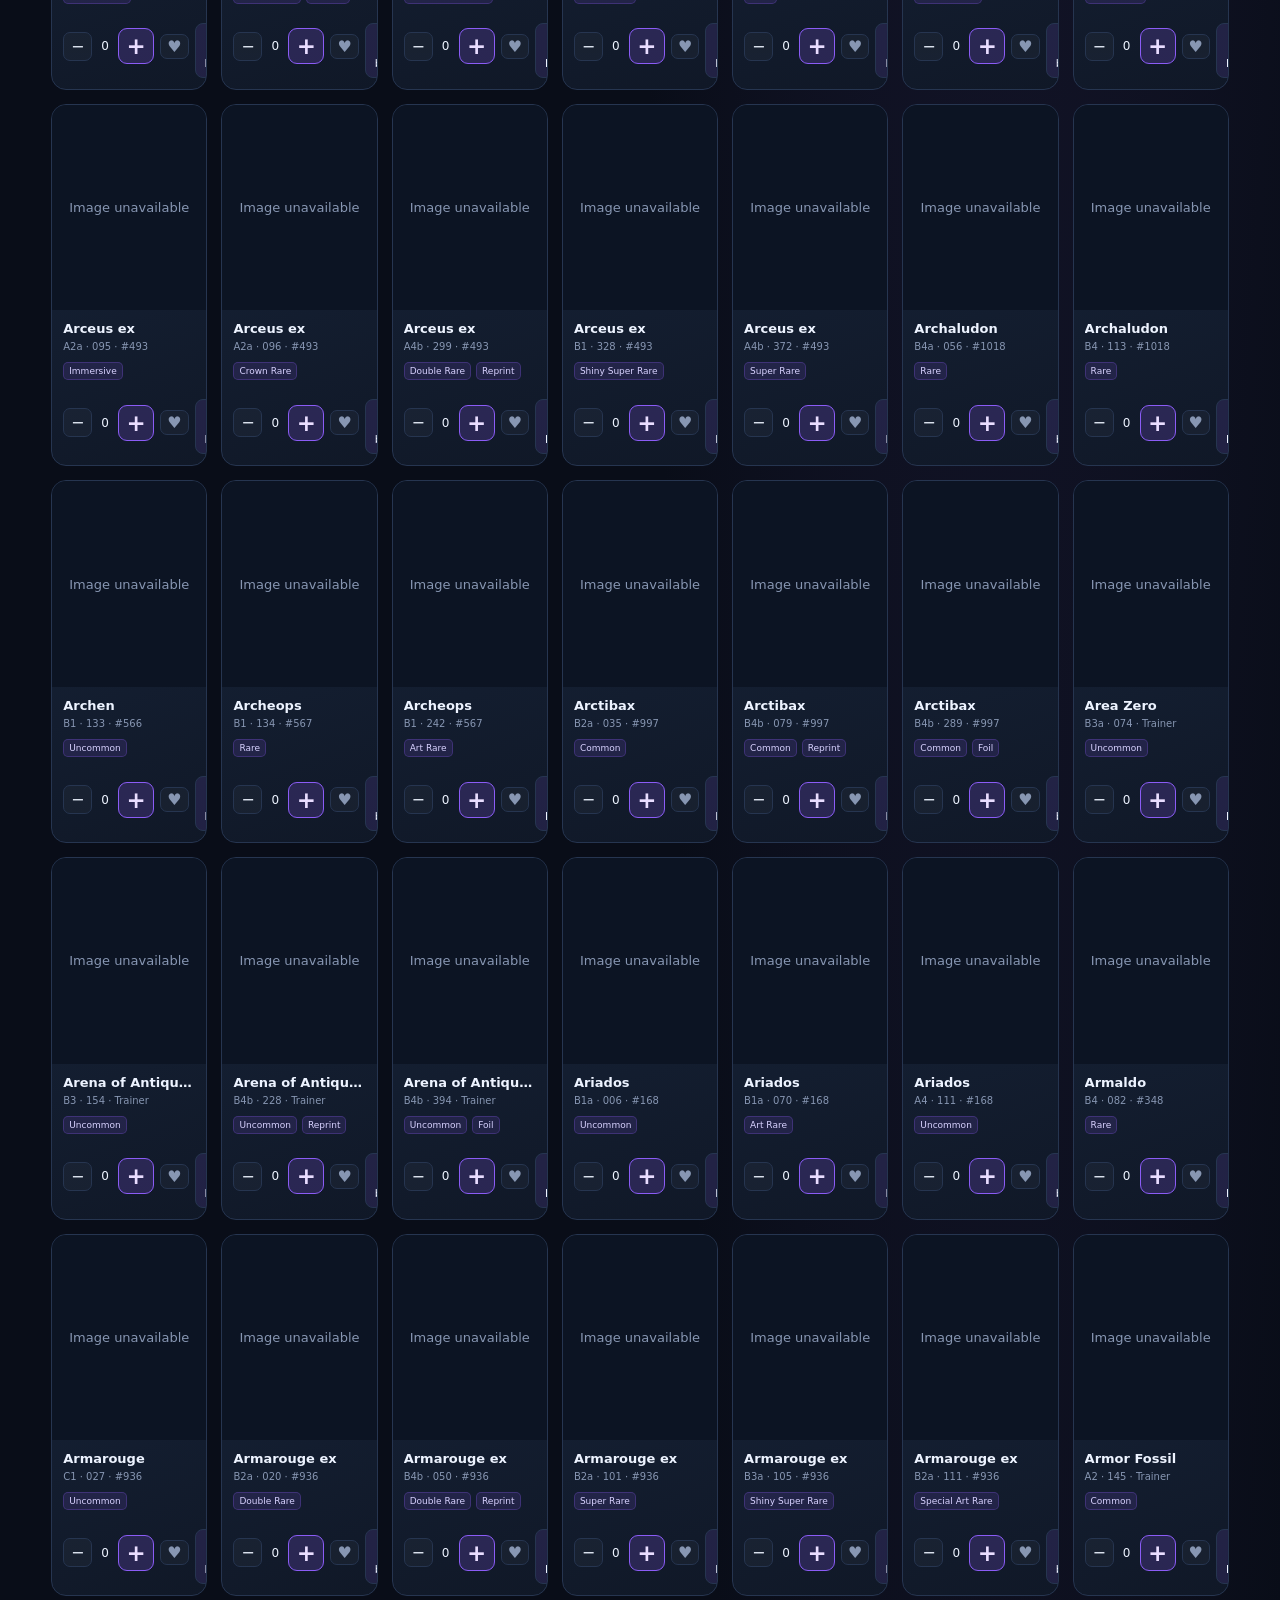
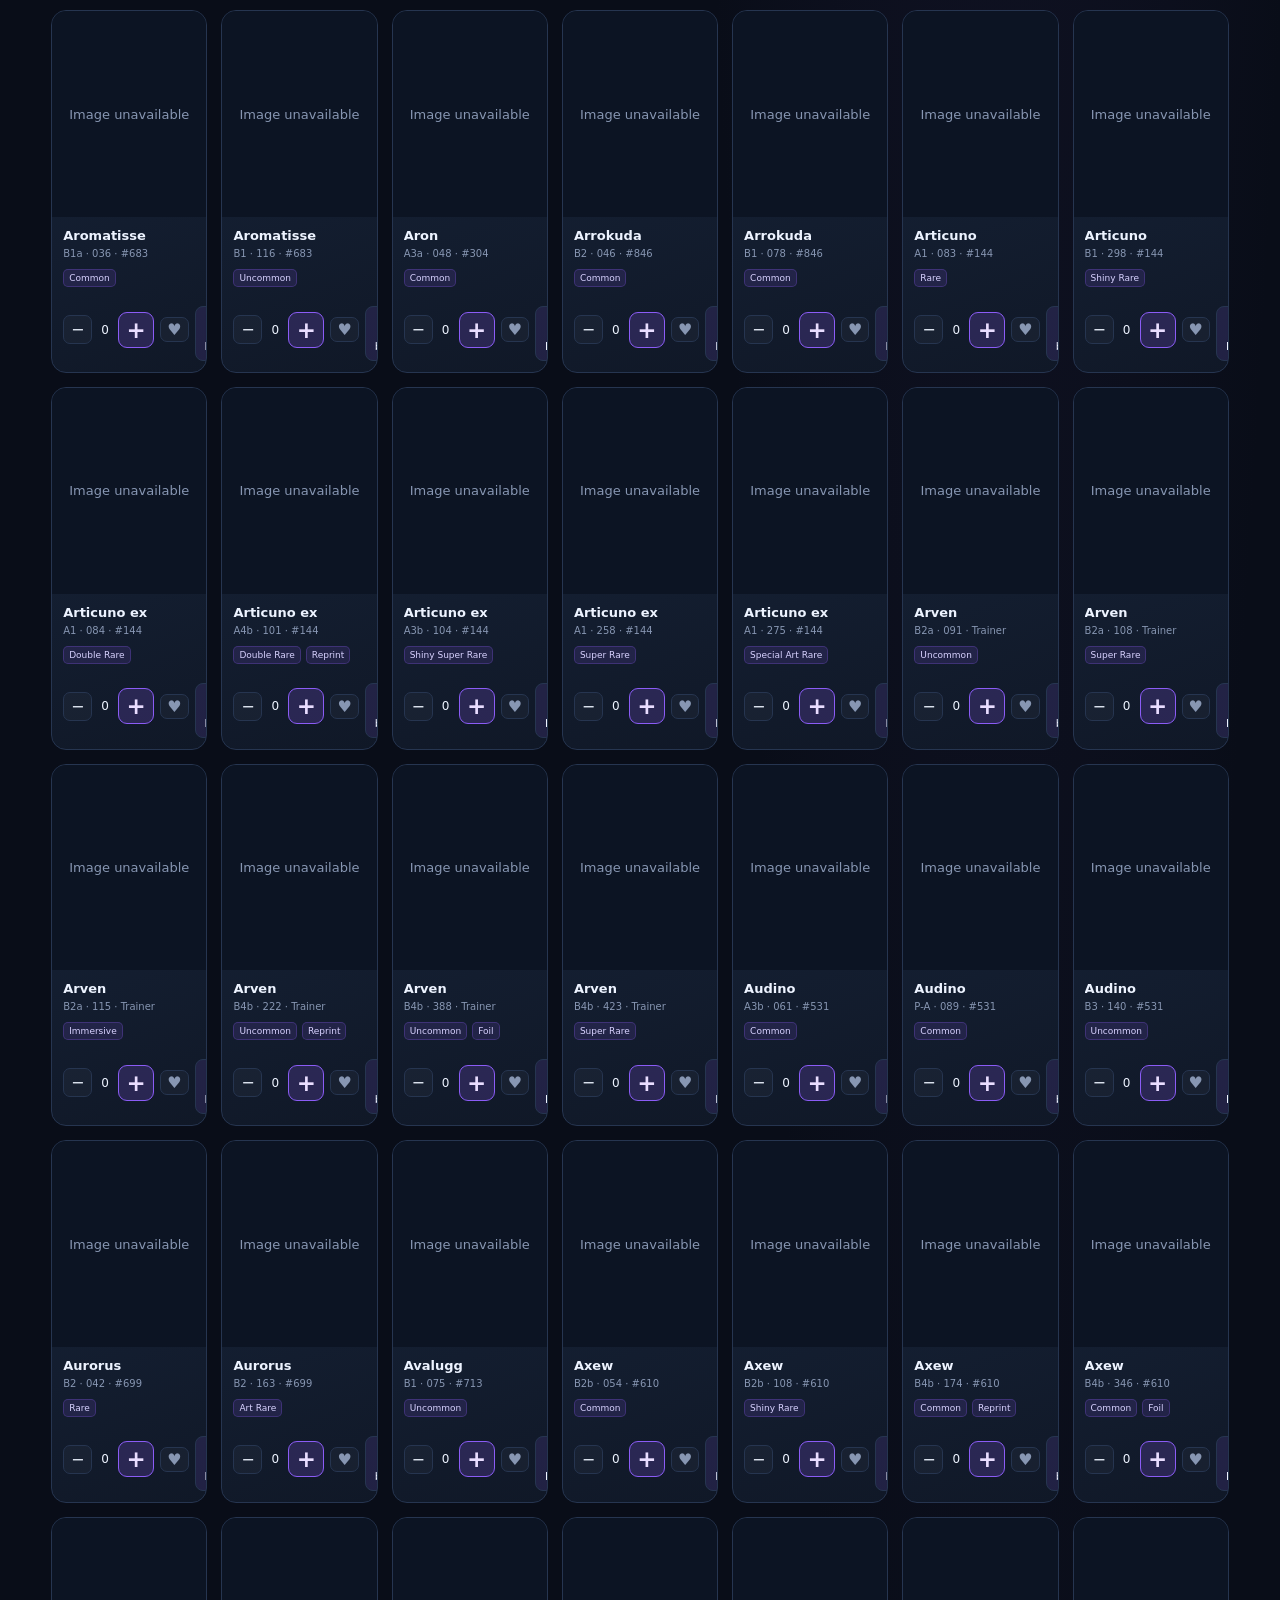
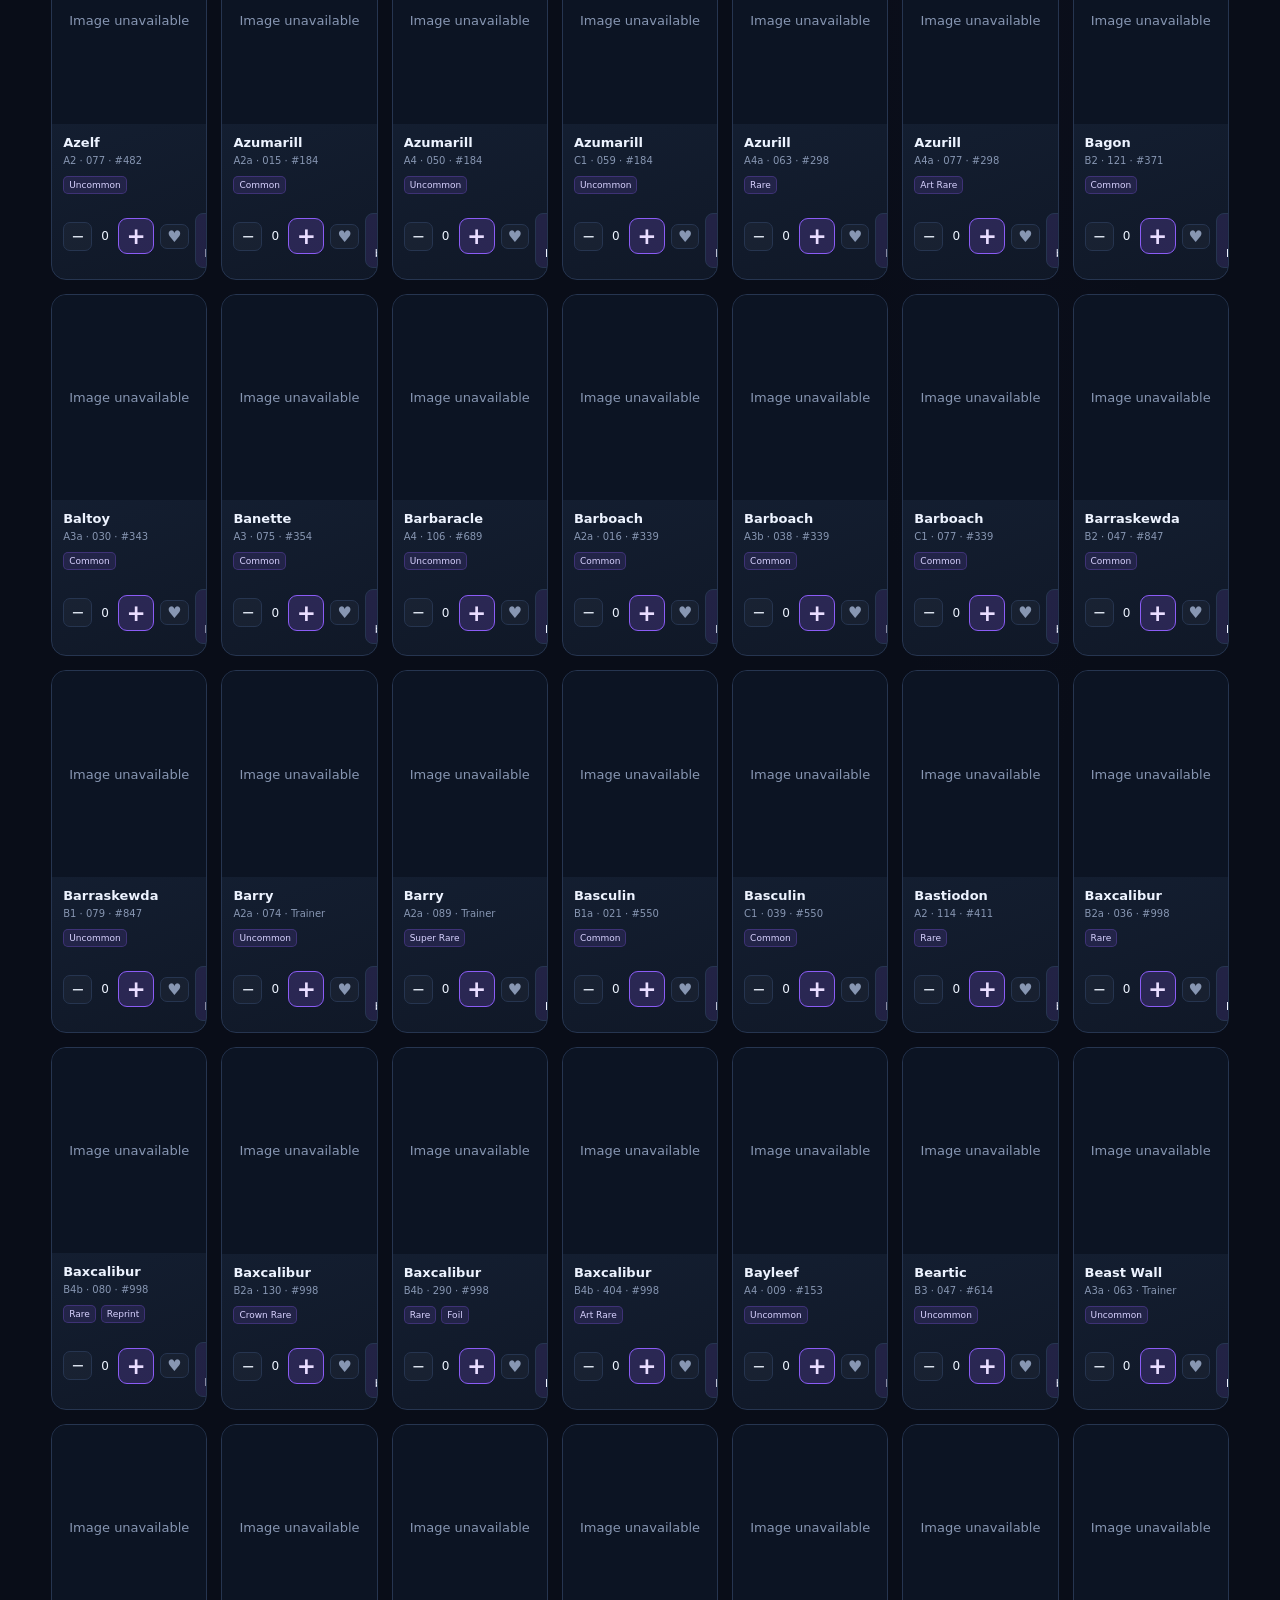
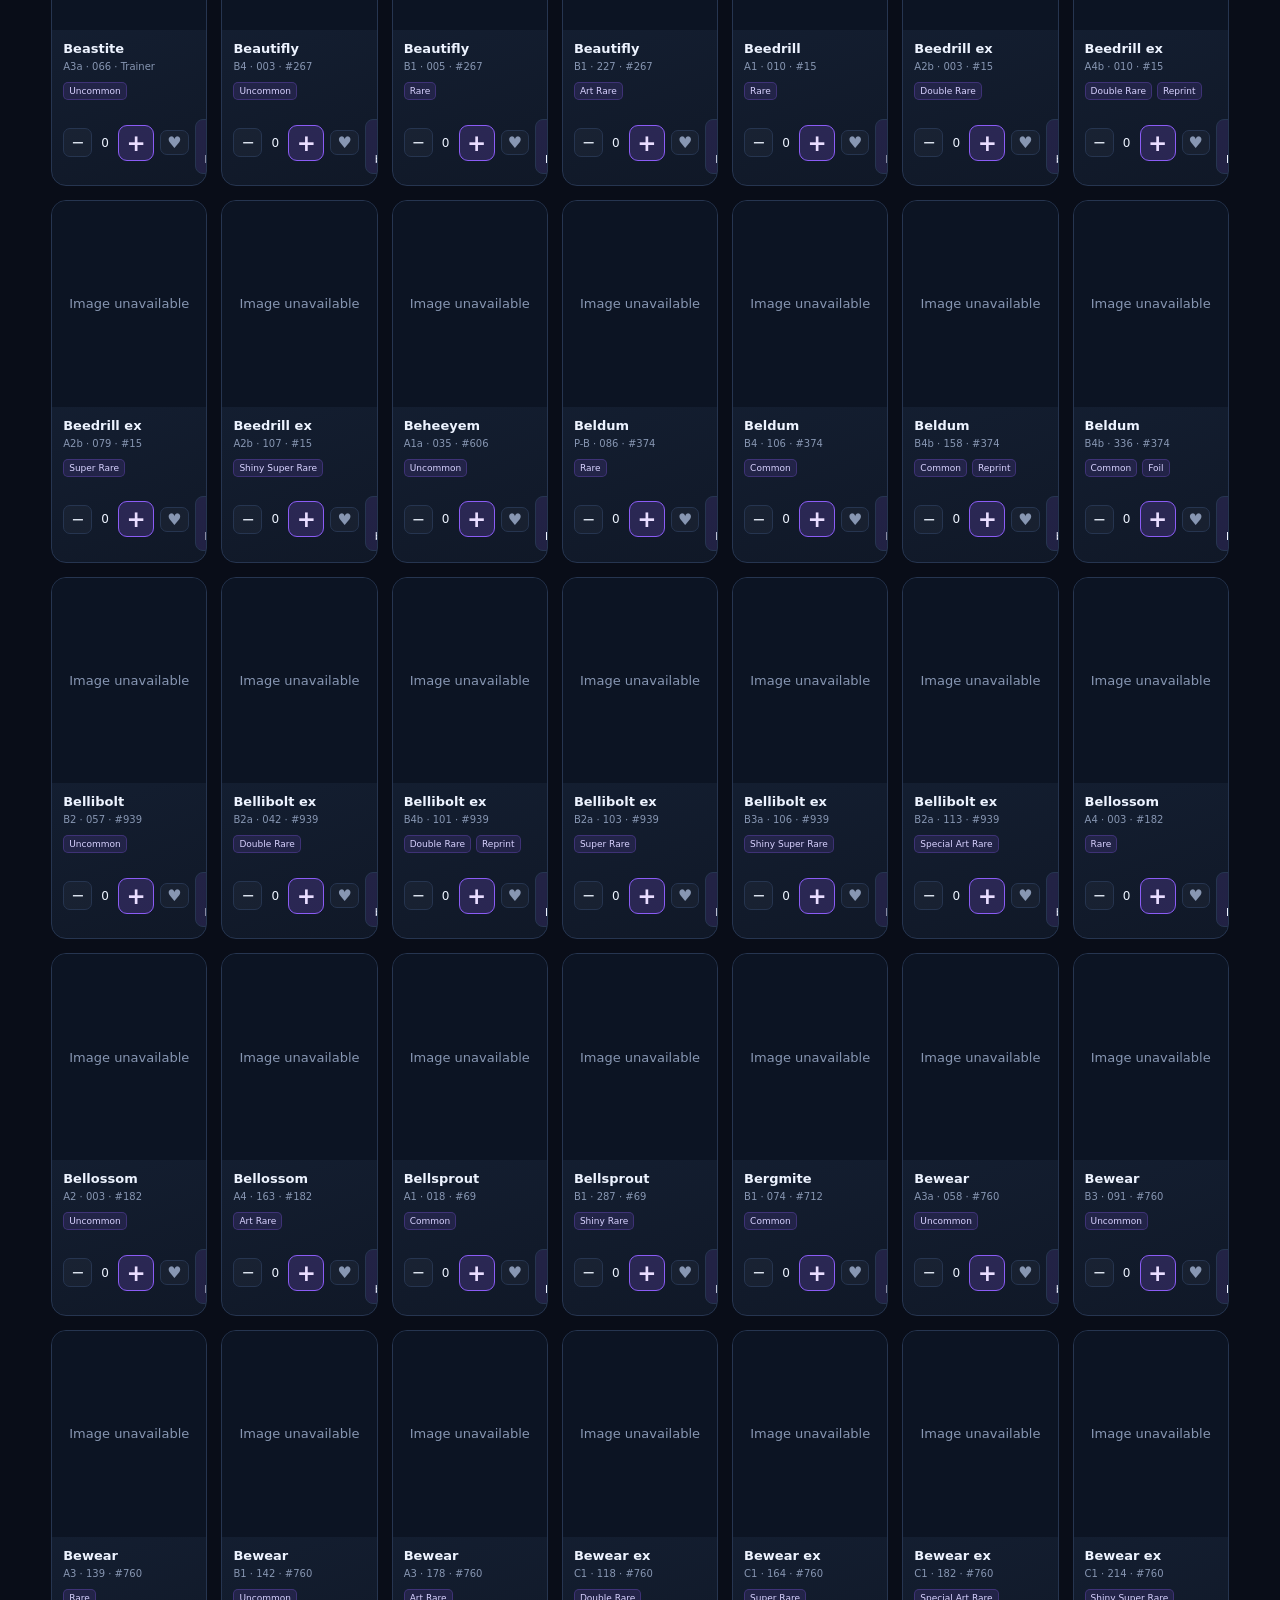
==== commit cd543b62: "Add mass update mode control and refresh app cache" ====
--- a/index.html
+++ b/index.html
@@ -2,6 +2,6 @@
 <header class="topbar"><a class="brand" href="./"><span class="brand-mark">P</span><span>POCKET<span class="muted">DEX</span><small>POKÉMON TCG POCKET COLLECTION</small></span></a><div class="top-actions"><span id="catalog-status" class="status">Loading catalog…</span><button class="ghost" id="settings-open">Storage settings</button></div></header>
 <main><section class="hero"><div><p class="eyebrow">YOUR COLLECTION, YOUR PROGRESS</p><h1>Every card tells<br><span>your story.</span></h1><p class="hero-copy">Track every version, every duplicate, and every Pokémon in your Pocket collection.</p></div><div class="hero-stats"><div><strong id="stat-owned">0</strong><span>CARDS OWNED</span></div><div><strong id="stat-unique">0</strong><span>POKÉMON FOUND</span></div><div><strong id="stat-completion">0%</strong><span>COLLECTION</span></div></div></section>
 <nav class="tabs"><button class="tab active" data-view="collection">Collection</button><button class="tab" data-view="kanto151">Original 151</button><button class="tab" data-view="expansions">Expansions</button><button class="tab" data-view="pokedex">Pokédex</button><button class="tab" data-view="wishlist">Wishlist</button><button class="tab" data-view="binders">Binders</button><button class="tab" data-view="binder-view">Binder View</button><button class="tab" data-view="stats">Statistics</button></nav>
-<section class="dashboard"><div class="toolbar"><label class="search-wrap"><span>⌕</span><input id="search" type="search" placeholder="Search cards or Pokémon…"></label><select id="sort-filter" aria-label="Sort cards"><option value="name-asc">Name: A–Z</option><option value="name-desc">Name: Z–A</option><option value="dex-asc">Pokédex: low to high</option><option value="dex-desc">Pokédex: high to low</option><option value="gen-asc">Generation: oldest to newest</option><option value="gen-desc">Generation: newest to oldest</option><option value="rarity-asc">Rarity: A–Z</option><option value="rarity-desc">Rarity: Z–A</option><option value="set-asc">Set: catalog order</option><option value="set-desc">Set: reverse order</option></select><div class="filter-dropdown" data-filter="set-filter"><button class="filter-toggle" type="button" aria-expanded="false">Expansion <span class="filter-count"></span><span class="chevron">▾</span></button><div class="filter-menu" id="set-filter" role="group" aria-label="Filter by expansion"></div></div><div class="filter-dropdown" data-filter="region-filter"><button class="filter-toggle" type="button" aria-expanded="false">Region / Gen <span class="filter-count"></span><span class="chevron">▾</span></button><div class="filter-menu" id="region-filter" role="group" aria-label="Filter by Pokémon region and generation"></div></div><div class="filter-dropdown" data-filter="rarity-filter"><button class="filter-toggle" type="button" aria-expanded="false">Rarity <span class="filter-count"></span><span class="chevron">▾</span></button><div class="filter-menu" id="rarity-filter" role="group" aria-label="Filter by rarity"></div></div><div class="filter-dropdown" data-filter="artist-filter"><button class="filter-toggle" type="button" aria-expanded="false">Artist <span class="filter-count"></span><span class="chevron">▾</span></button><div class="filter-menu" id="artist-filter" role="group" aria-label="Filter by artist or illustrator"></div></div><div class="filter-dropdown" data-filter="type-filter"><button class="filter-toggle" type="button" aria-expanded="false">Card type <span class="filter-count"></span><span class="chevron">▾</span></button><div class="filter-menu" id="type-filter" role="group" aria-label="Filter by card type"><label><input type="checkbox" value="pokemon"> Pokémon</label><label><input type="checkbox" value="trainer"> Trainer</label></div></div><div class="filter-dropdown" data-filter="ownership-filter"><button class="filter-toggle" type="button" aria-expanded="false">Ownership <span class="filter-count"></span><span class="chevron">▾</span></button><div class="filter-menu" id="ownership-filter" role="group" aria-label="Filter by ownership"><label><input type="checkbox" value="owned"> Owned</label><label><input type="checkbox" value="missing"> Missing</label><label><input type="checkbox" value="wishlist"> Wishlist</label></div></div></div><div class="results-line"><span id="result-count">Loading cards…</span><span id="view-caption">ALL CARD VERSIONS</span></div><div id="content" class="card-grid"><div class="loading">Preparing your card catalog…</div></div></section></main>
+<section class="dashboard"><div class="toolbar"><label class="search-wrap"><span>⌕</span><input id="search" type="search" placeholder="Search cards or Pokémon…"></label><select id="sort-filter" aria-label="Sort cards"><option value="name-asc">Name: A–Z</option><option value="name-desc">Name: Z–A</option><option value="dex-asc">Pokédex: low to high</option><option value="dex-desc">Pokédex: high to low</option><option value="gen-asc">Generation: oldest to newest</option><option value="gen-desc">Generation: newest to oldest</option><option value="rarity-asc">Rarity: A–Z</option><option value="rarity-desc">Rarity: Z–A</option><option value="set-asc">Set: catalog order</option><option value="set-desc">Set: reverse order</option></select><div class="filter-dropdown" data-filter="set-filter"><button class="filter-toggle" type="button" aria-expanded="false">Expansion <span class="filter-count"></span><span class="chevron">▾</span></button><div class="filter-menu" id="set-filter" role="group" aria-label="Filter by expansion"></div></div><div class="filter-dropdown" data-filter="region-filter"><button class="filter-toggle" type="button" aria-expanded="false">Region / Gen <span class="filter-count"></span><span class="chevron">▾</span></button><div class="filter-menu" id="region-filter" role="group" aria-label="Filter by Pokémon region and generation"></div></div><div class="filter-dropdown" data-filter="rarity-filter"><button class="filter-toggle" type="button" aria-expanded="false">Rarity <span class="filter-count"></span><span class="chevron">▾</span></button><div class="filter-menu" id="rarity-filter" role="group" aria-label="Filter by rarity"></div></div><div class="filter-dropdown" data-filter="artist-filter"><button class="filter-toggle" type="button" aria-expanded="false">Artist <span class="filter-count"></span><span class="chevron">▾</span></button><div class="filter-menu" id="artist-filter" role="group" aria-label="Filter by artist or illustrator"></div></div><div class="filter-dropdown" data-filter="type-filter"><button class="filter-toggle" type="button" aria-expanded="false">Card type <span class="filter-count"></span><span class="chevron">▾</span></button><div class="filter-menu" id="type-filter" role="group" aria-label="Filter by card type"><label><input type="checkbox" value="pokemon"> Pokémon</label><label><input type="checkbox" value="trainer"> Trainer</label></div></div><div class="filter-dropdown" data-filter="ownership-filter"><button class="filter-toggle" type="button" aria-expanded="false">Ownership <span class="filter-count"></span><span class="chevron">▾</span></button><div class="filter-menu" id="ownership-filter" role="group" aria-label="Filter by ownership"><label><input type="checkbox" value="owned"> Owned</label><label><input type="checkbox" value="missing"> Missing</label><label><input type="checkbox" value="wishlist"> Wishlist</label></div></div></div><div id="mass-update-toggle" class="mass-update-toggle" style="display:none"><button type="button" class="secondary">Mass update</button><span>Build a batch of collection additions from the filtered cards.</span></div><div class="results-line"><span id="result-count">Loading cards…</span><span id="view-caption">ALL CARD VERSIONS</span></div><div id="content" class="card-grid"><div class="loading">Preparing your card catalog…</div></div></section></main>
 <footer><span>POCKETDEX · Independent fan-made tracker</span><span>Card data: <a href="https://github.com/Vociferix/ptcgp-data" target="_blank" rel="noreferrer">Vociferix/ptcgp-data</a></span></footer>
-<dialog id="settings-dialog"><form method="dialog" class="dialog-head"><div><p class="eyebrow">PRIVATE COLLECTION STORAGE</p><h2>Connect your collection</h2></div><button class="icon-btn" aria-label="Close">×</button></form><div class="dialog-body"><p>Your catalog is public. Your owned counts and wishlist belong in <strong>PTCGP-Collection-Private</strong>. GitHub sync is blocked until GitHub confirms that repository is private.</p><label class="field-label" for="github-token">Fine-grained GitHub token</label><input id="github-token" type="password" placeholder="github_pat_…" autocomplete="off"><p class="hint">Create a token for only cedarparkjacob/PTCGP-Collection-Private with Contents: Read and write. It stays in this page's memory, not localStorage. Any modified site JavaScript running while entered could access it.</p><div class="button-row"><button id="connect-github" class="primary" type="button">Check private repository</button><button id="sync-github" class="secondary" type="button">Sync now</button></div><p id="github-message" class="message" role="status">Not connected.</p><div class="divider"></div><h3>Backup and restore</h3><div class="button-row"><button id="export-data" class="secondary" type="button">Export collection JSON</button><label class="file-button">Import JSON<input id="import-data" type="file" accept="application/json"></label></div><p class="hint">A local browser copy is kept automatically. Export regularly as an additional backup.</p></div></dialog><script src="app.js?v=quick-add-1" defer></script></body></html>+<dialog id="settings-dialog"><form method="dialog" class="dialog-head"><div><p class="eyebrow">PRIVATE COLLECTION STORAGE</p><h2>Connect your collection</h2></div><button class="icon-btn" aria-label="Close">×</button></form><div class="dialog-body"><p>Your catalog is public. Your owned counts and wishlist belong in <strong>PTCGP-Collection-Private</strong>. GitHub sync is blocked until GitHub confirms that repository is private.</p><label class="field-label" for="github-token">Fine-grained GitHub token</label><input id="github-token" type="password" placeholder="github_pat_…" autocomplete="off"><p class="hint">Create a token for only cedarparkjacob/PTCGP-Collection-Private with Contents: Read and write. It stays in this page's memory, not localStorage. Any modified site JavaScript running while entered could access it.</p><div class="button-row"><button id="connect-github" class="primary" type="button">Check private repository</button><button id="sync-github" class="secondary" type="button">Sync now</button></div><p id="github-message" class="message" role="status">Not connected.</p><div class="divider"></div><h3>Backup and restore</h3><div class="button-row"><button id="export-data" class="secondary" type="button">Export collection JSON</button><label class="file-button">Import JSON<input id="import-data" type="file" accept="application/json"></label></div><p class="hint">A local browser copy is kept automatically. Export regularly as an additional backup.</p></div></dialog><script src="app.js?v=mass-update-1" defer></script></body></html>
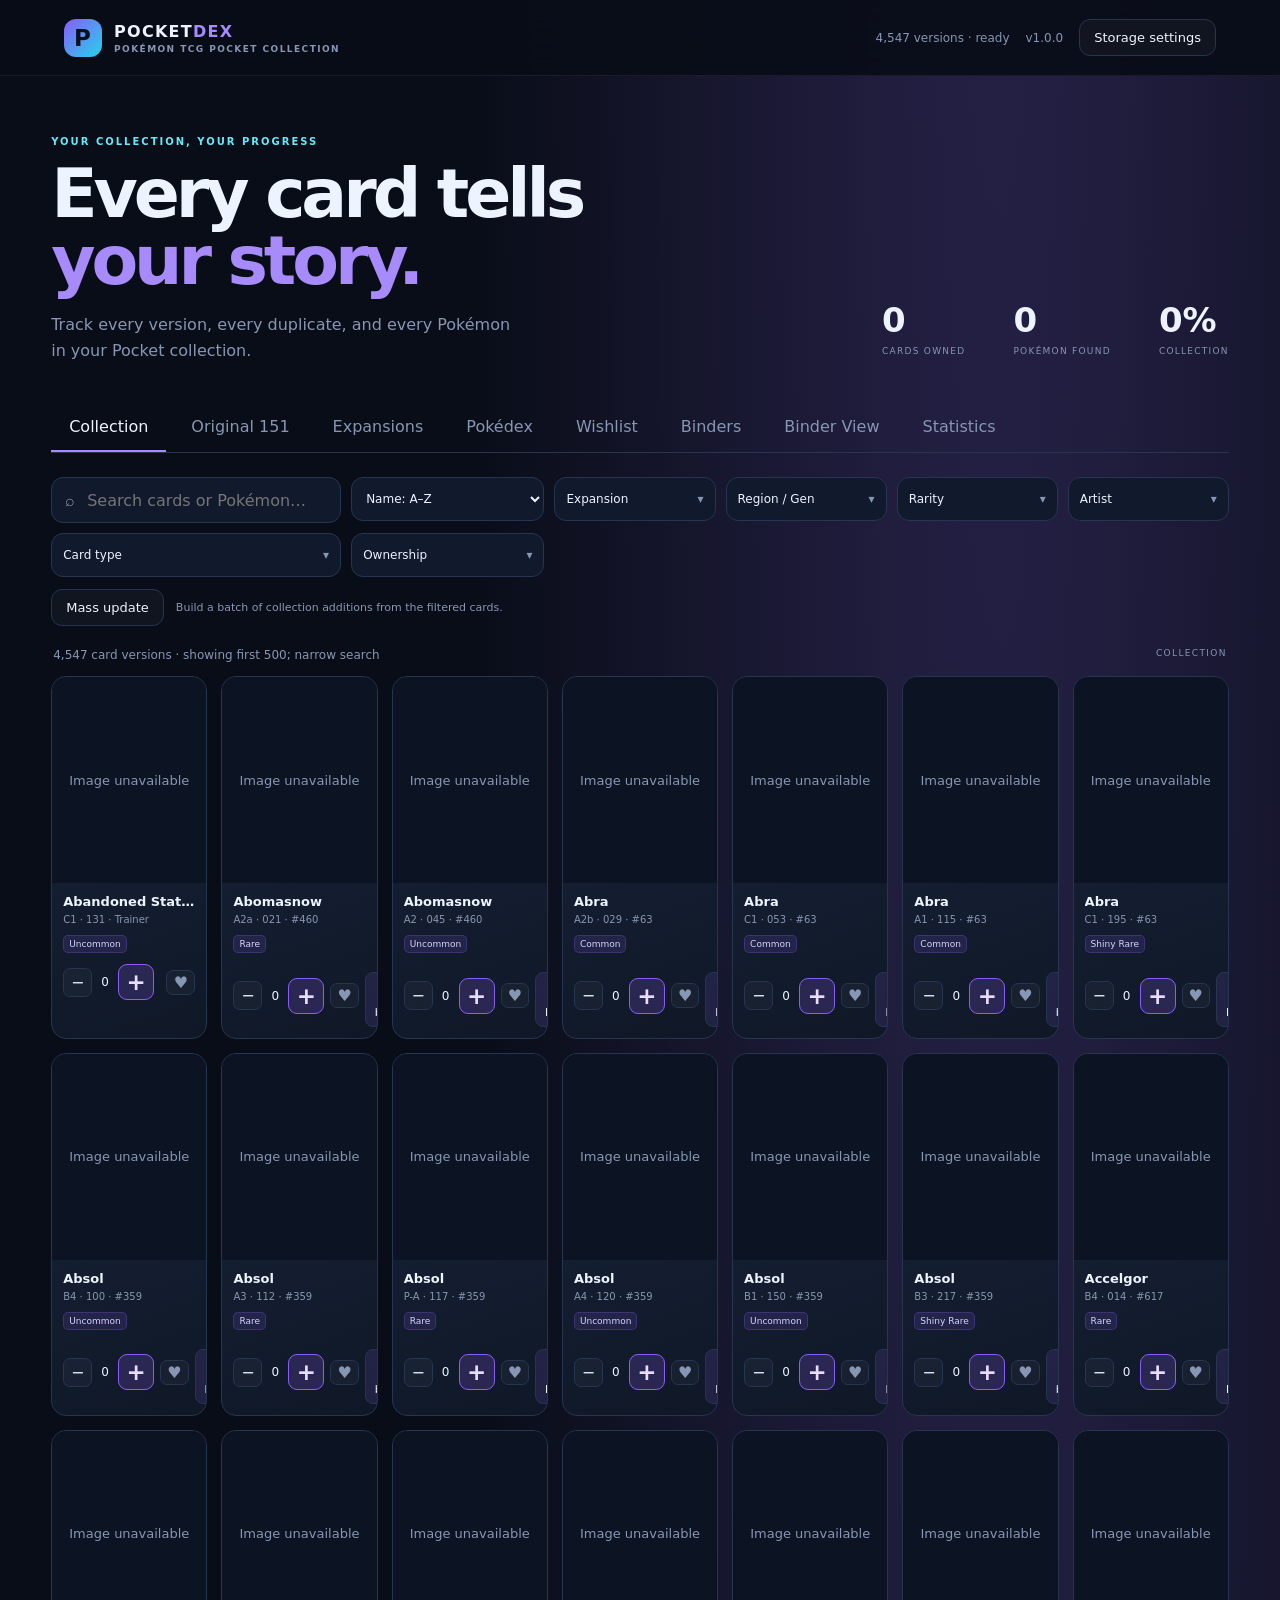
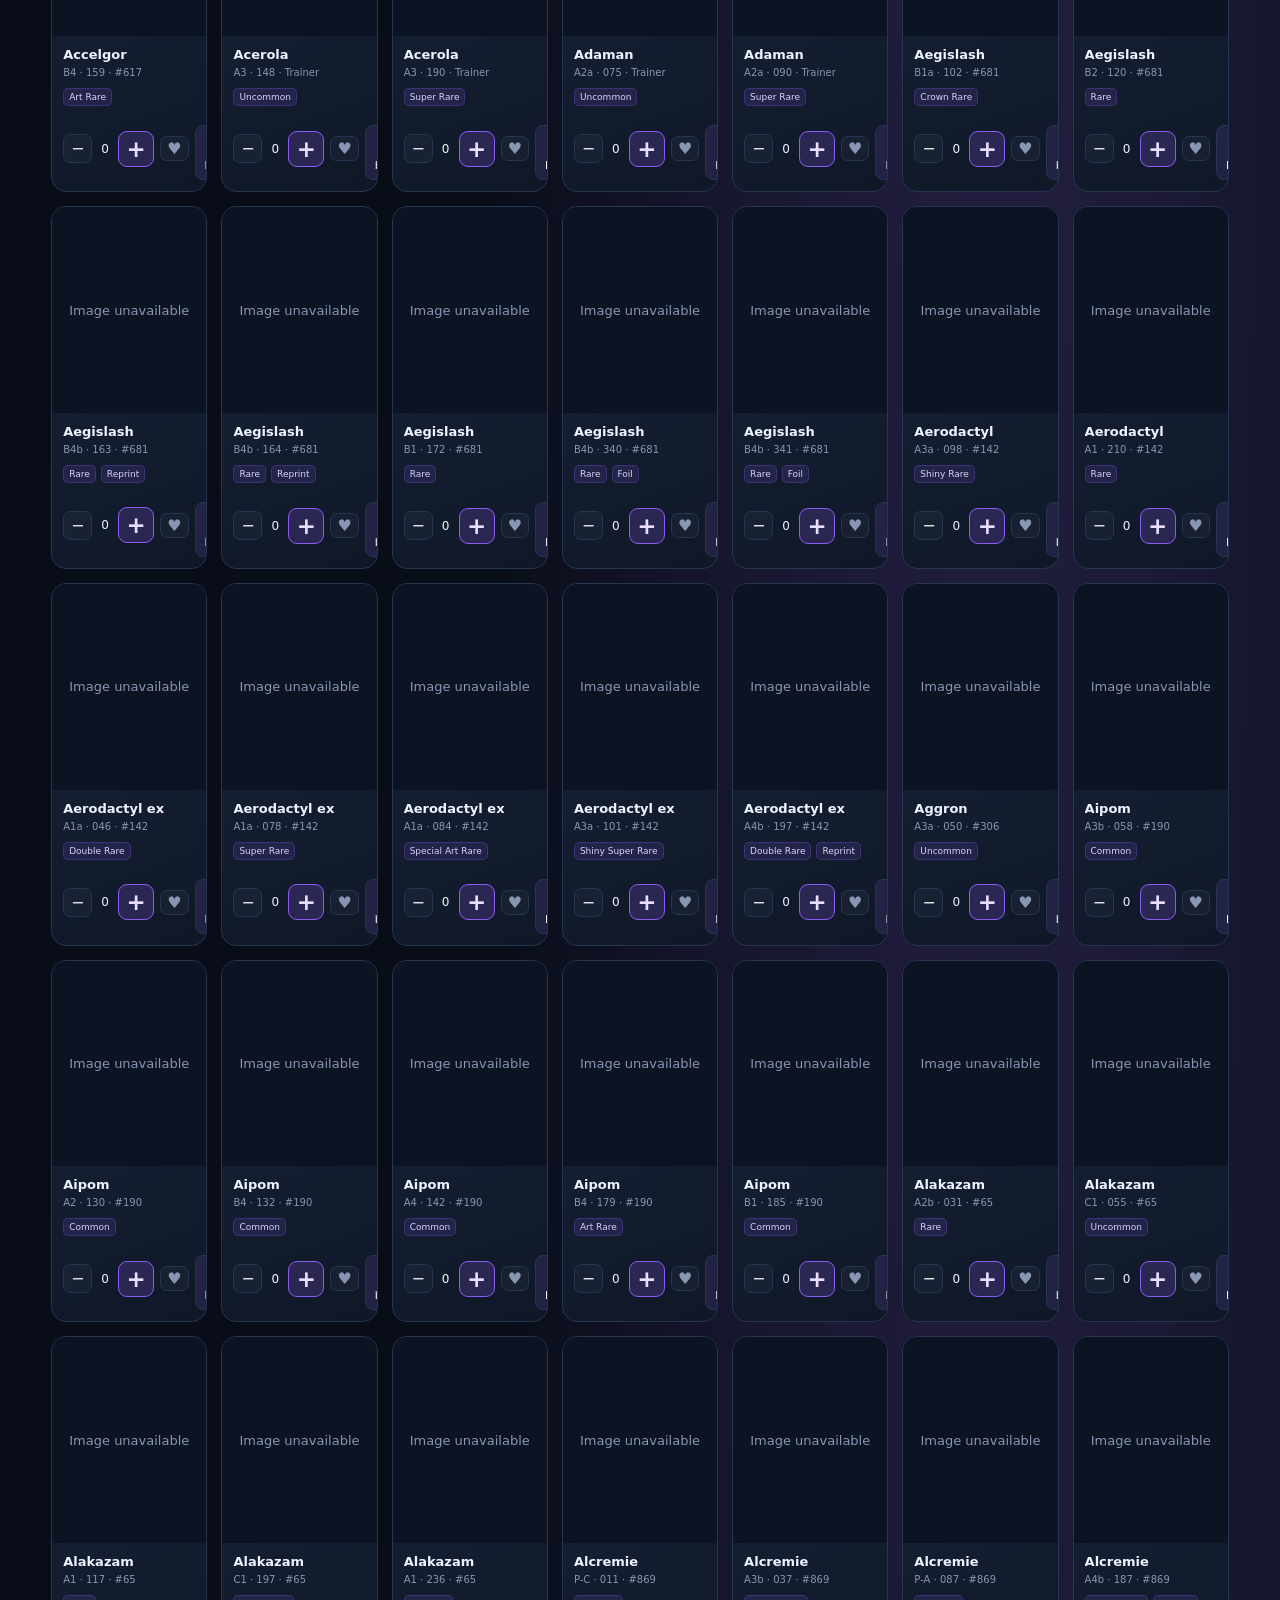
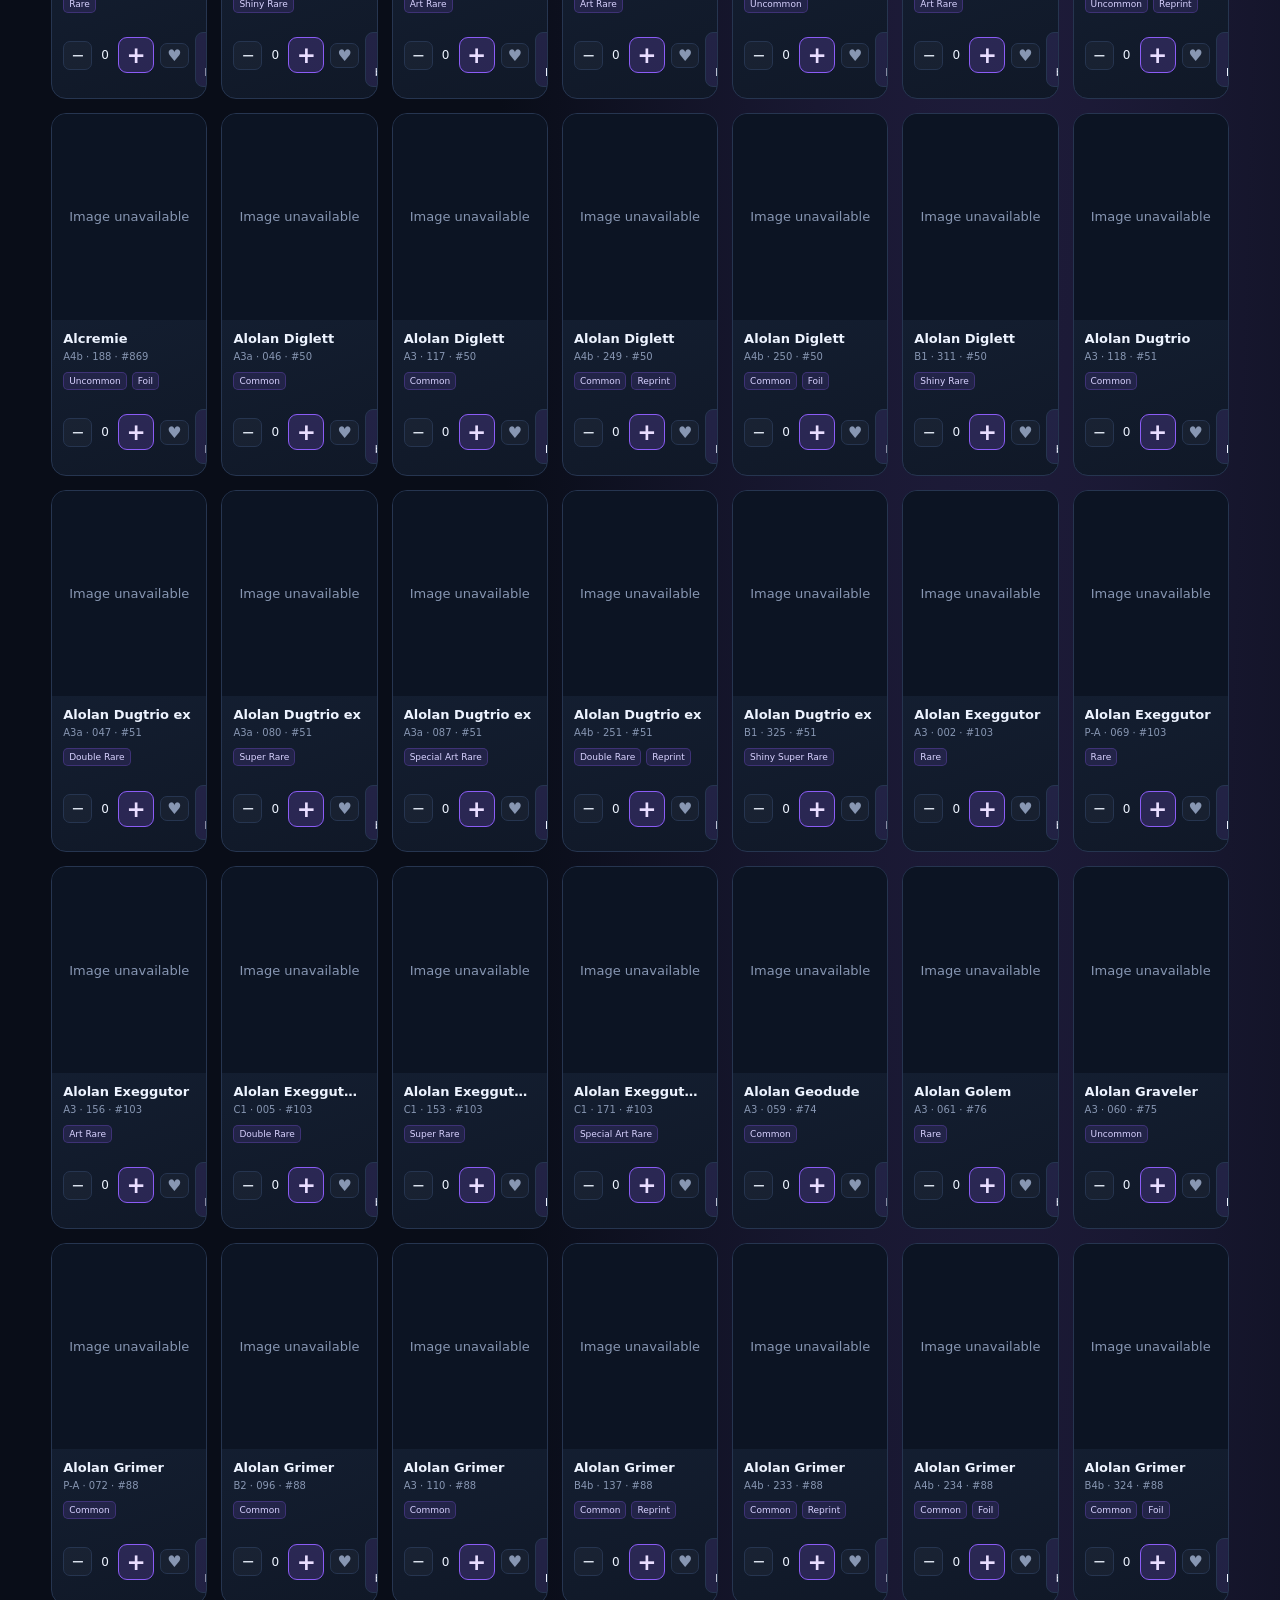
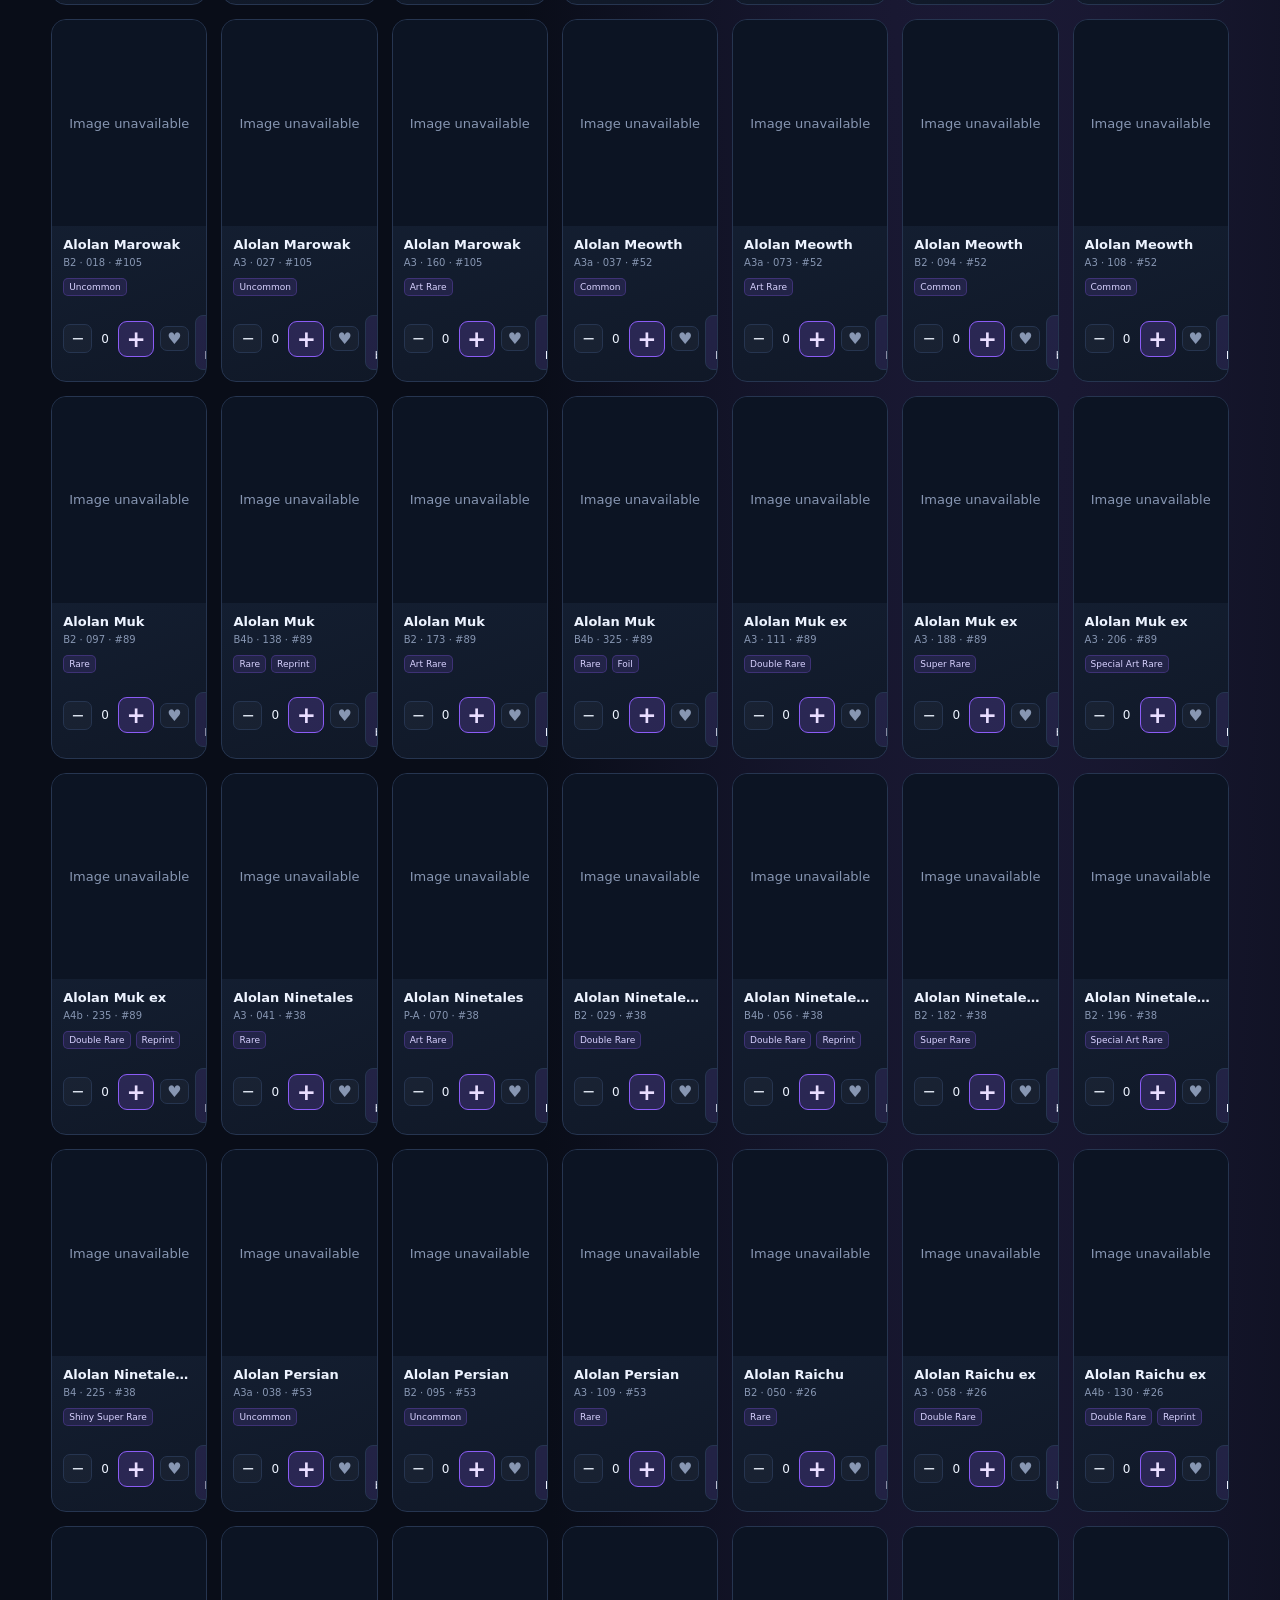
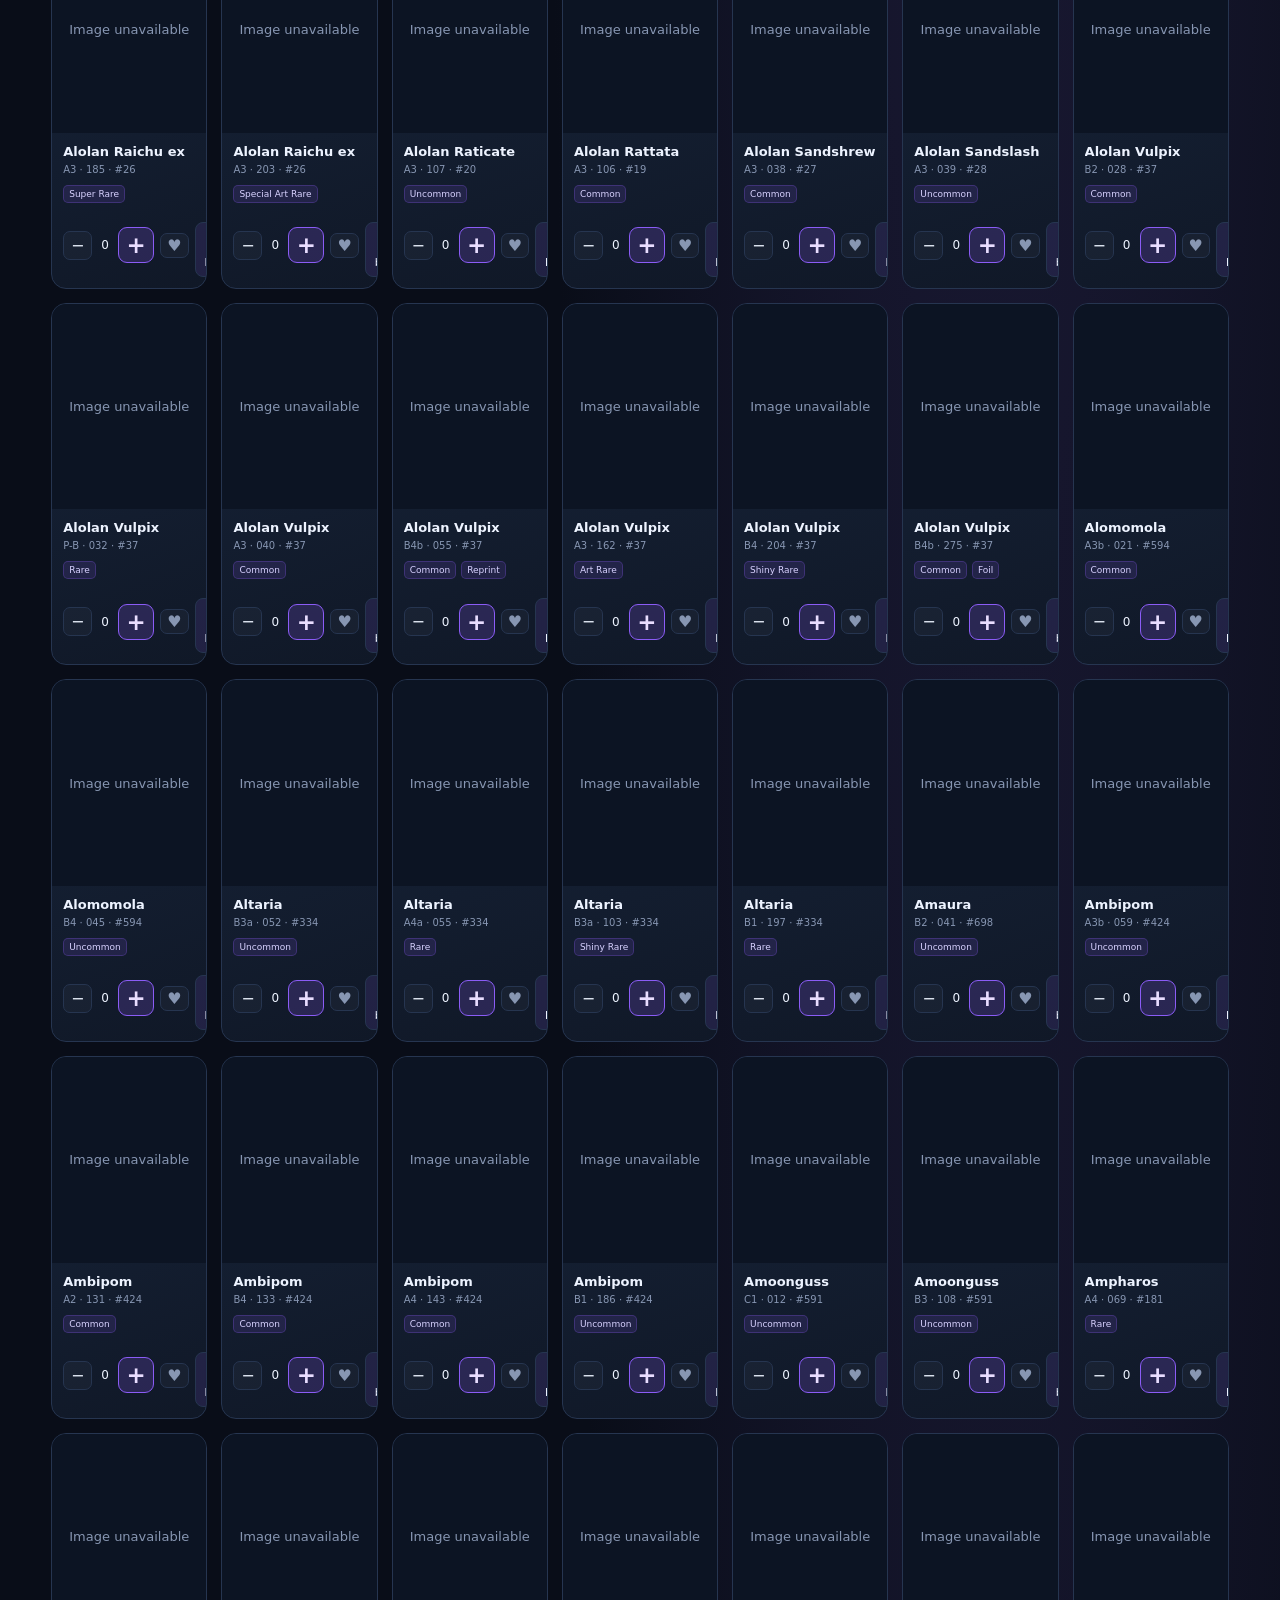
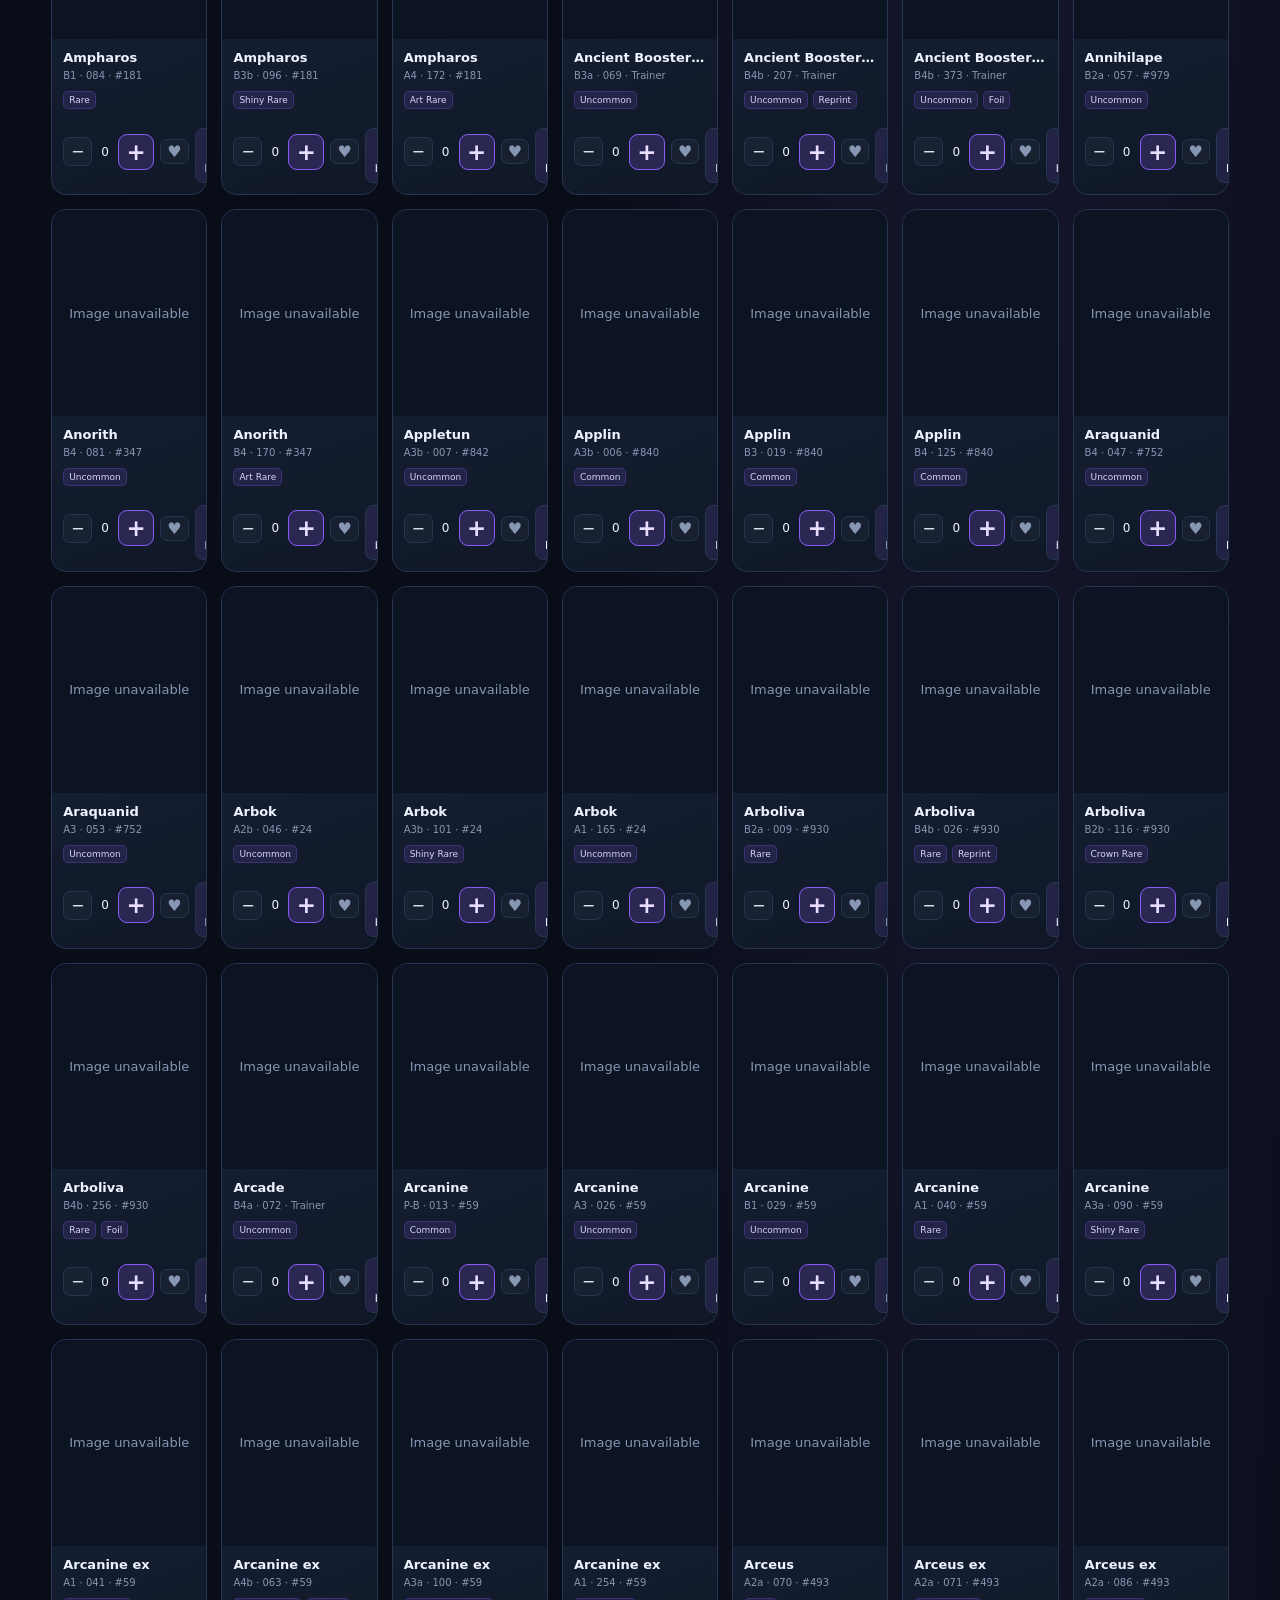
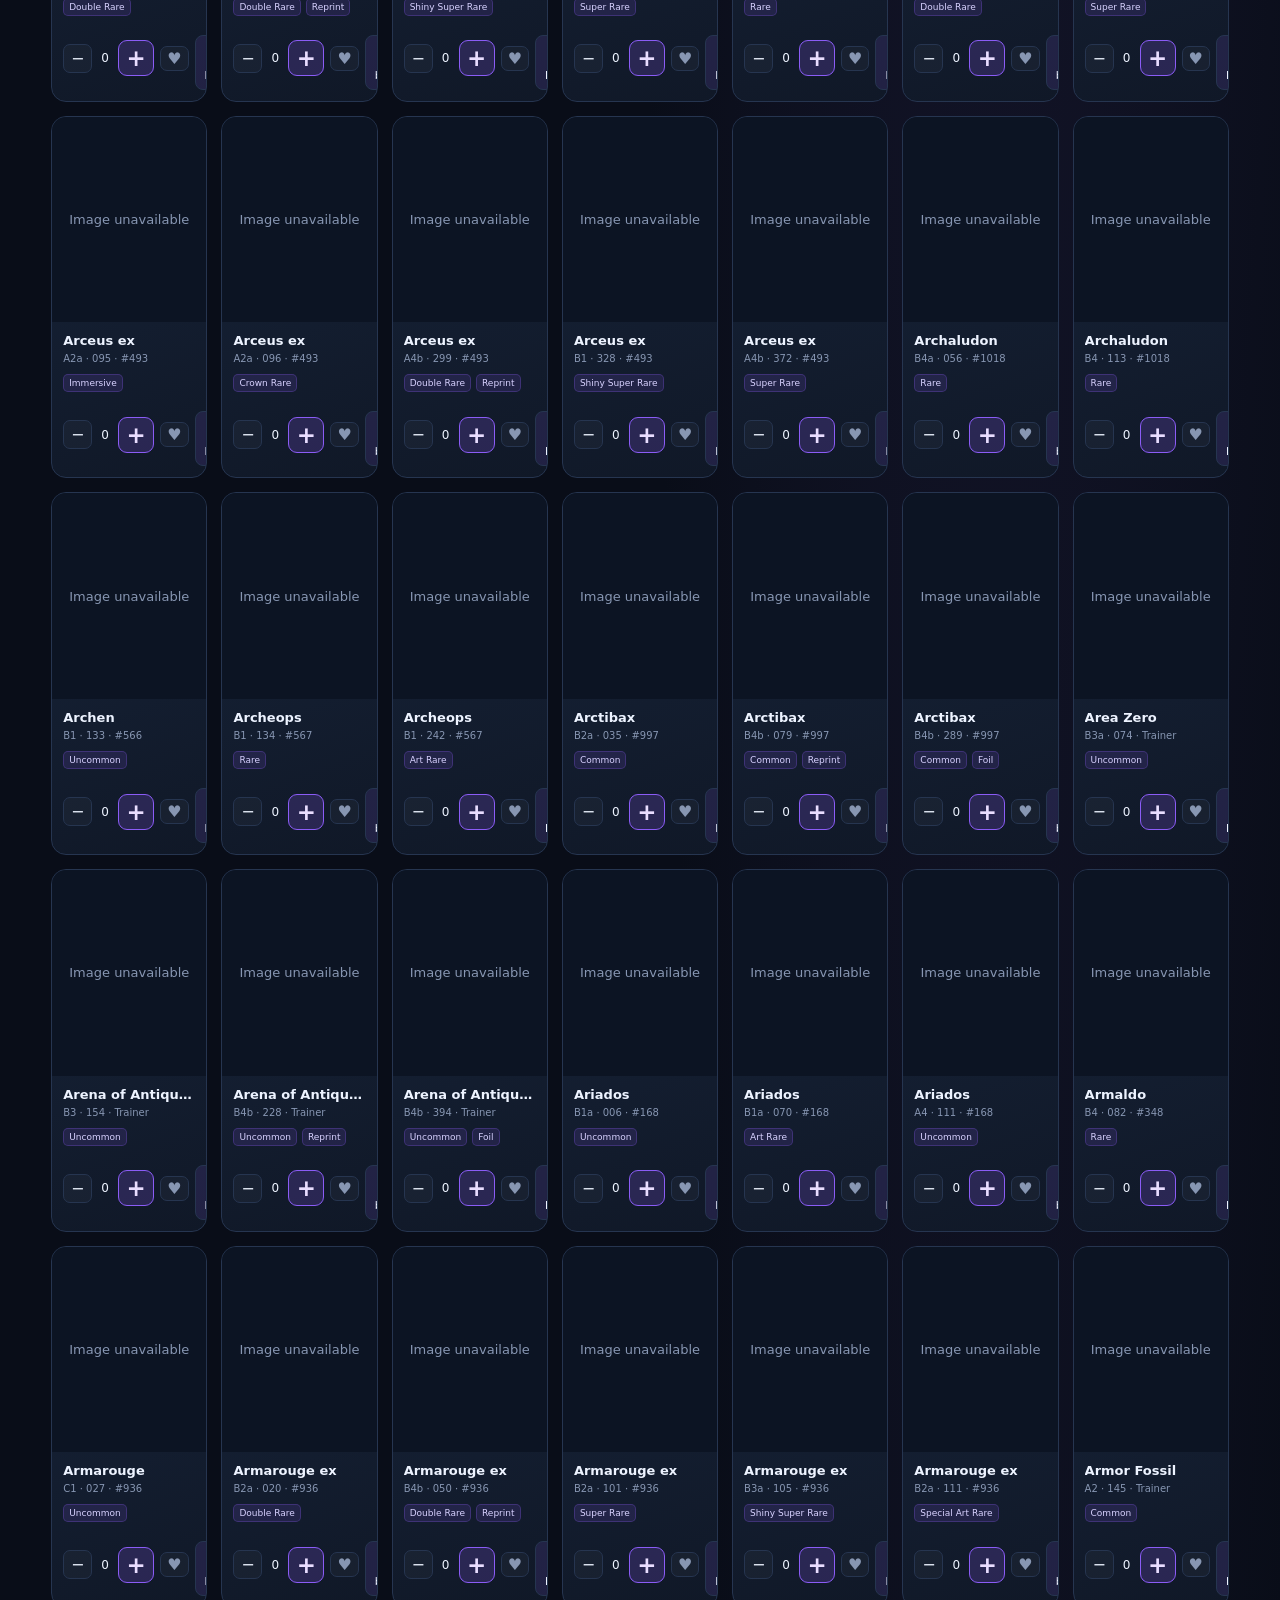
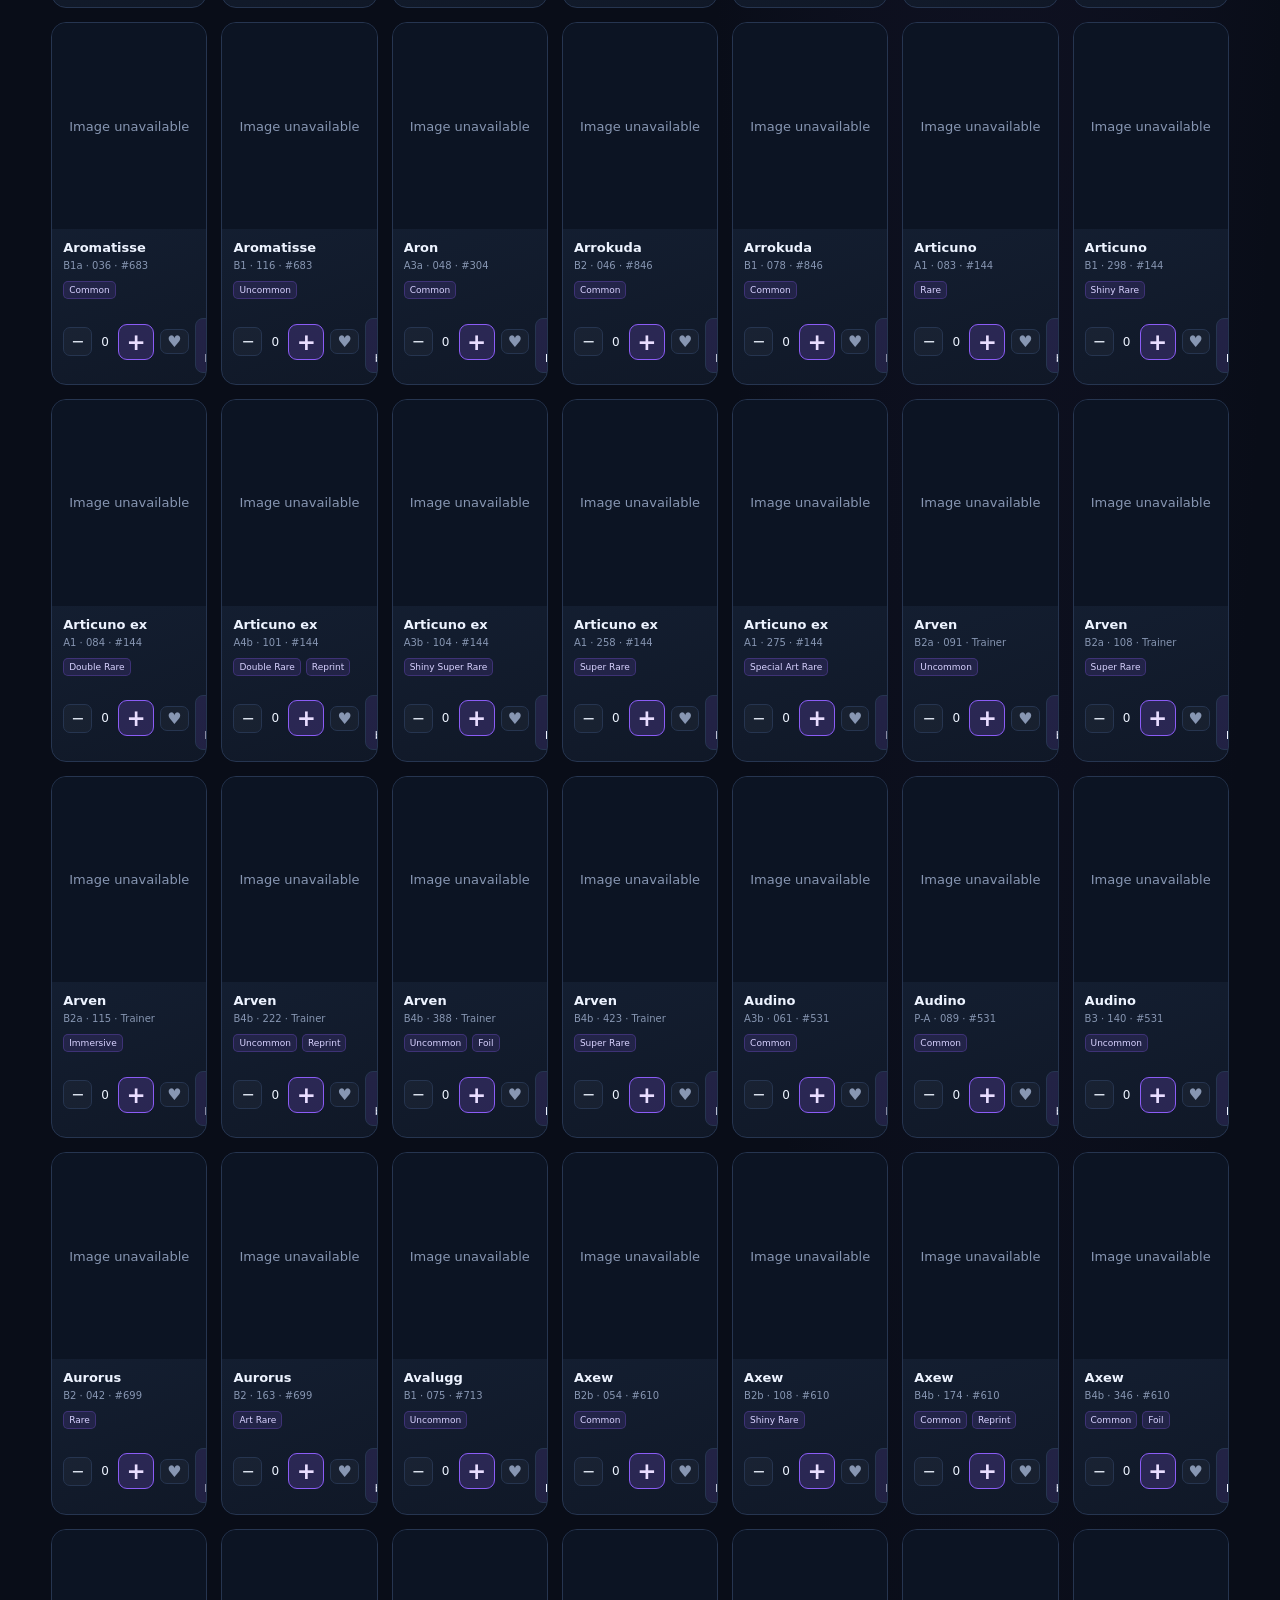
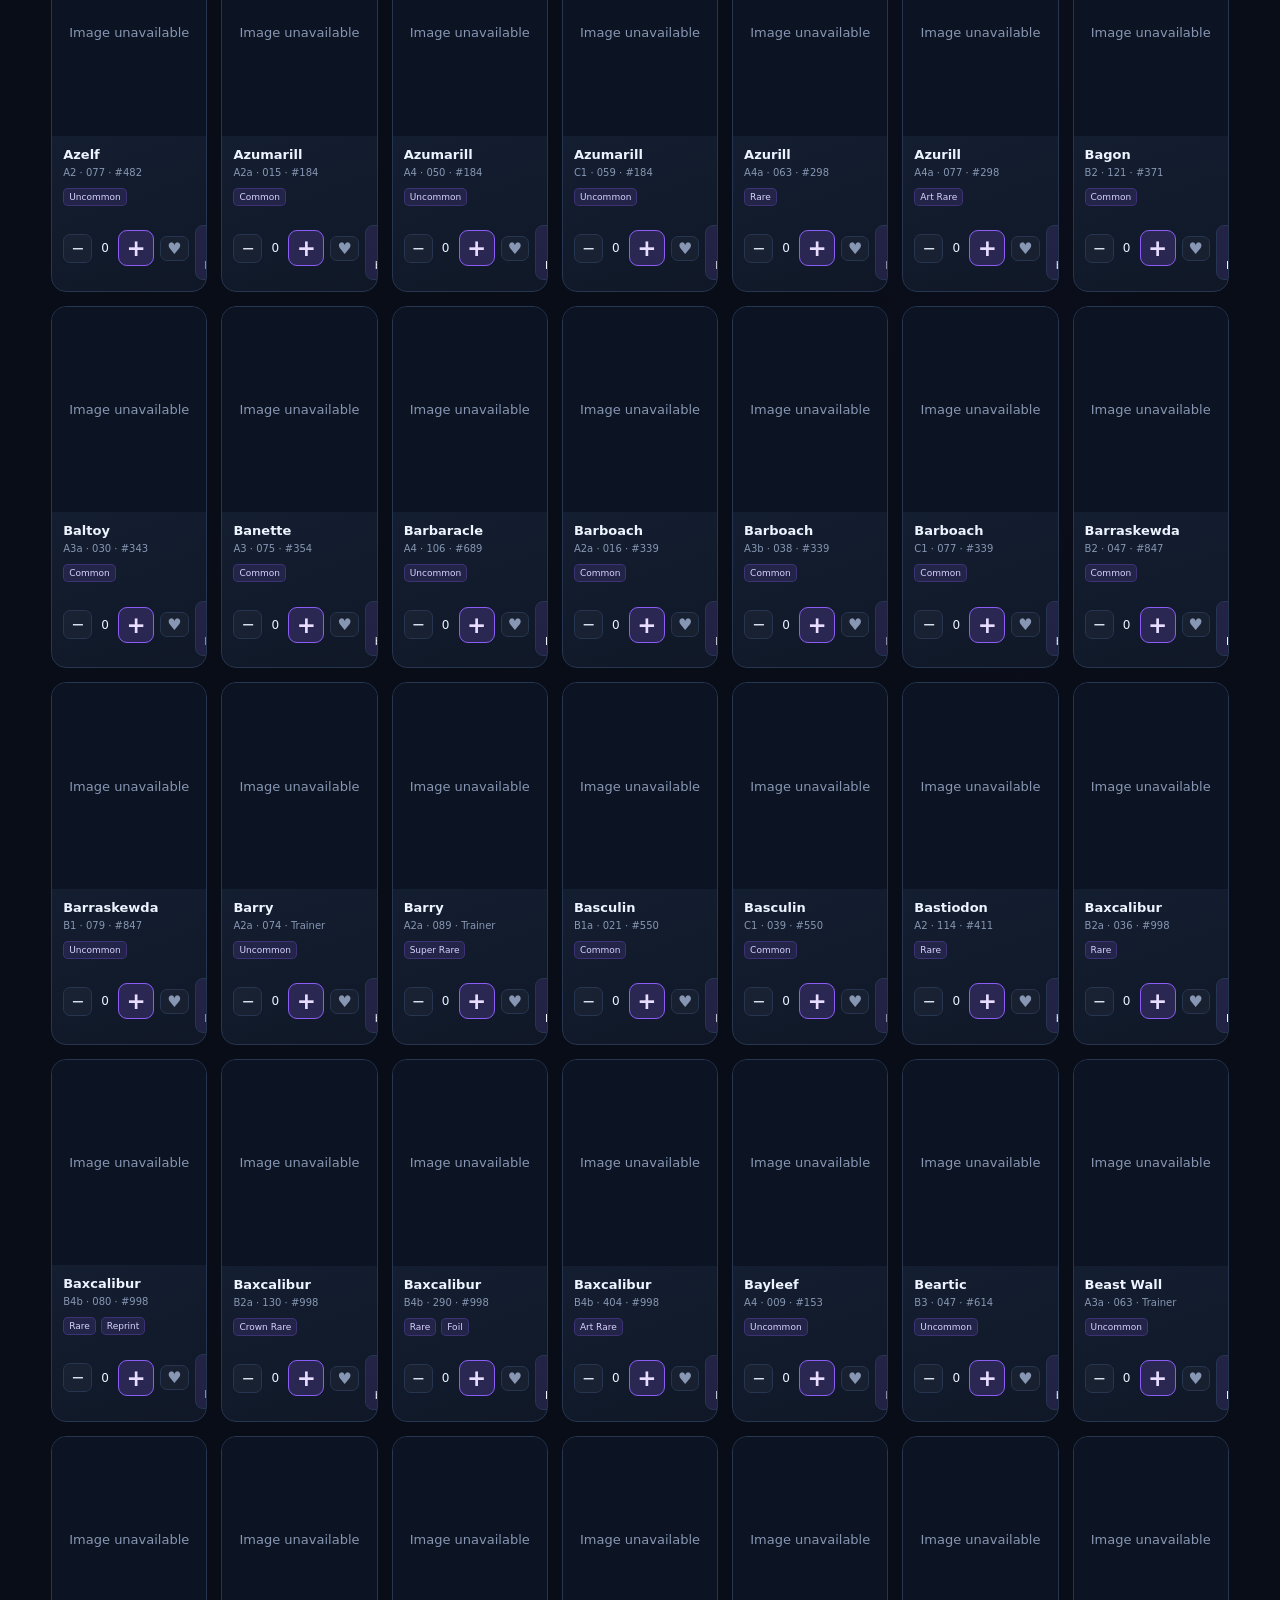
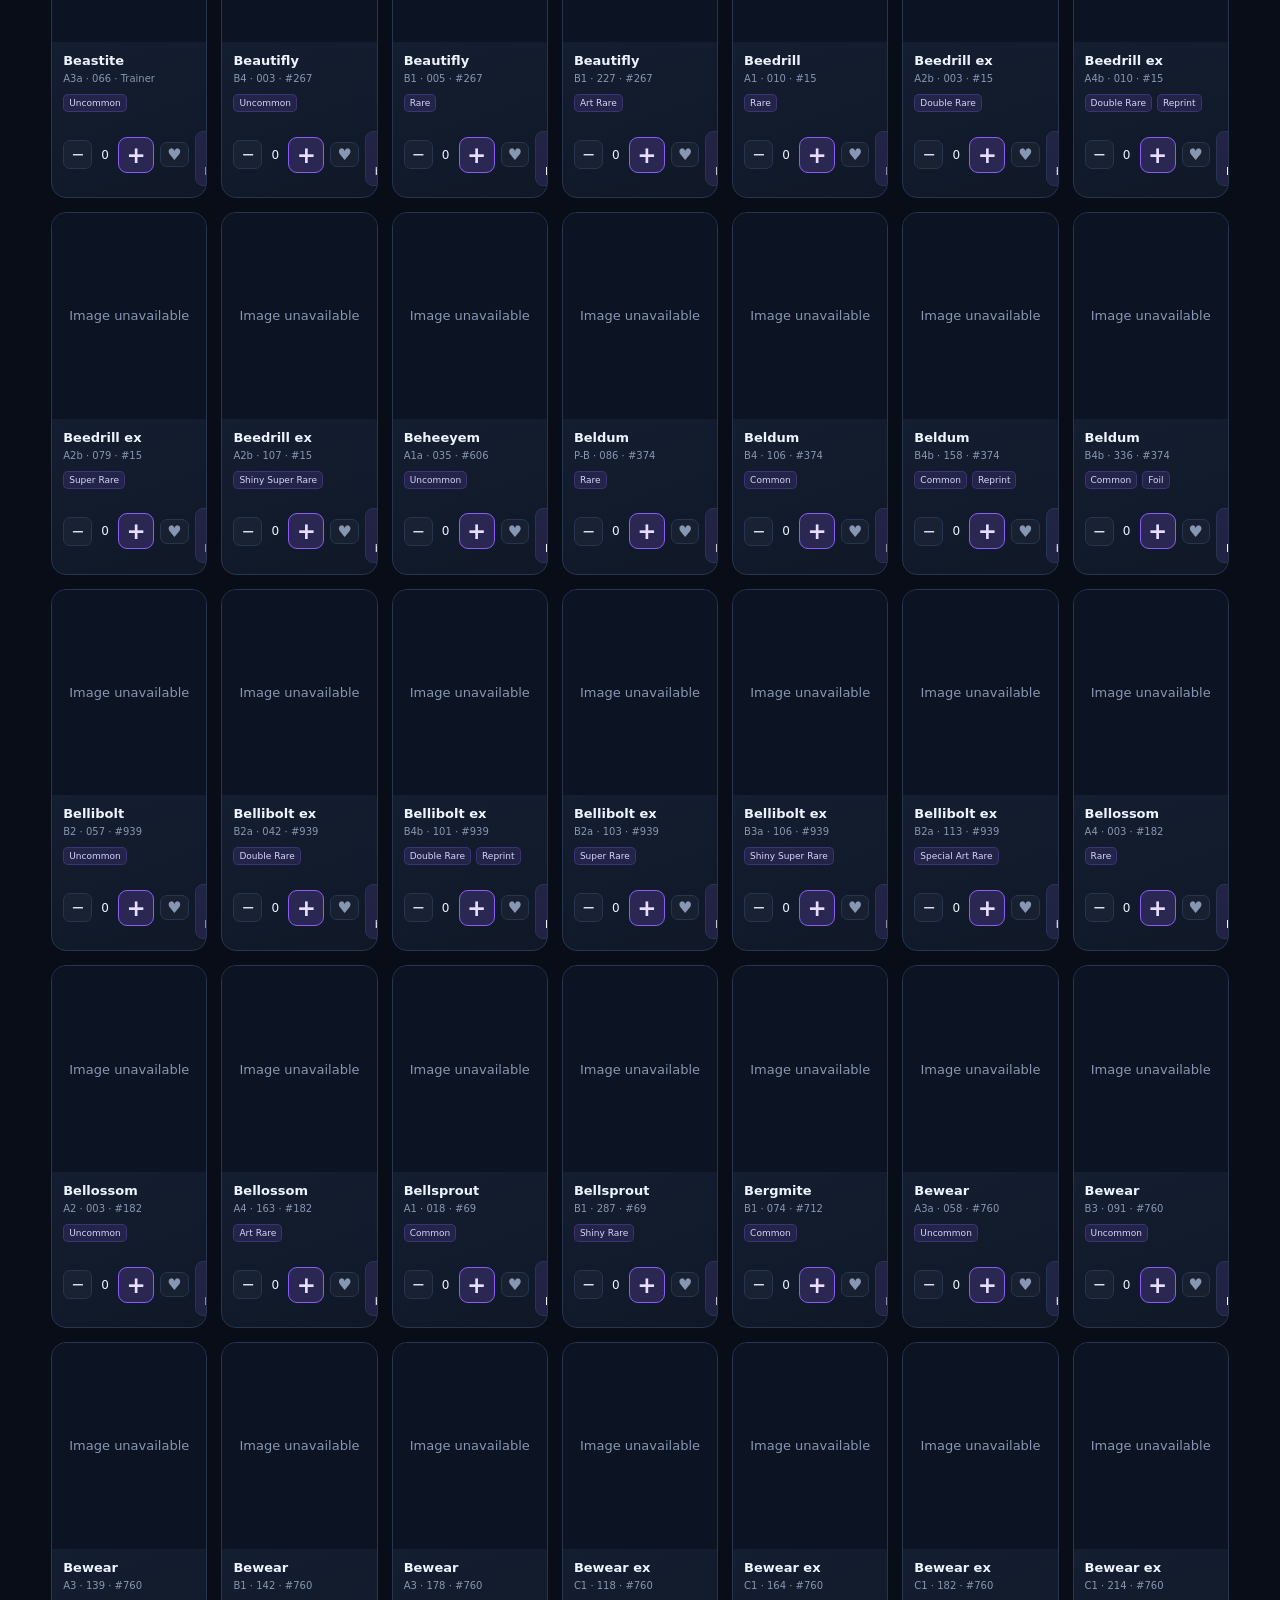
==== commit a75475a6: "Show POCKETDEX version in top bar" ====
--- a/index.html
+++ b/index.html
@@ -1,5 +1,5 @@
 <!doctype html><html lang="en"><head><meta charset="utf-8"><meta name="viewport" content="width=device-width,initial-scale=1"><meta name="theme-color" content="#090d18"><title>POCKETDEX — PTCGP Collection Tracker</title><link rel="stylesheet" href="styles.css?v=binder-view-4"></head><body>
-<header class="topbar"><a class="brand" href="./"><span class="brand-mark">P</span><span>POCKET<span class="muted">DEX</span><small>POKÉMON TCG POCKET COLLECTION</small></span></a><div class="top-actions"><span id="catalog-status" class="status">Loading catalog…</span><button class="ghost" id="settings-open">Storage settings</button></div></header>
+<header class="topbar"><a class="brand" href="./"><span class="brand-mark">P</span><span>POCKET<span class="muted">DEX</span><small>POKÉMON TCG POCKET COLLECTION</small></span></a><div class="top-actions"><span id="catalog-status" class="status">Loading catalog…</span><span id="app-version" class="status app-version" aria-label="App version" title="App version">v1.0.0</span><button class="ghost" id="settings-open">Storage settings</button></div></header>
 <main><section class="hero"><div><p class="eyebrow">YOUR COLLECTION, YOUR PROGRESS</p><h1>Every card tells<br><span>your story.</span></h1><p class="hero-copy">Track every version, every duplicate, and every Pokémon in your Pocket collection.</p></div><div class="hero-stats"><div><strong id="stat-owned">0</strong><span>CARDS OWNED</span></div><div><strong id="stat-unique">0</strong><span>POKÉMON FOUND</span></div><div><strong id="stat-completion">0%</strong><span>COLLECTION</span></div></div></section>
 <nav class="tabs"><button class="tab active" data-view="collection">Collection</button><button class="tab" data-view="kanto151">Original 151</button><button class="tab" data-view="expansions">Expansions</button><button class="tab" data-view="pokedex">Pokédex</button><button class="tab" data-view="wishlist">Wishlist</button><button class="tab" data-view="binders">Binders</button><button class="tab" data-view="binder-view">Binder View</button><button class="tab" data-view="stats">Statistics</button></nav>
 <section class="dashboard"><div class="toolbar"><label class="search-wrap"><span>⌕</span><input id="search" type="search" placeholder="Search cards or Pokémon…"></label><select id="sort-filter" aria-label="Sort cards"><option value="name-asc">Name: A–Z</option><option value="name-desc">Name: Z–A</option><option value="dex-asc">Pokédex: low to high</option><option value="dex-desc">Pokédex: high to low</option><option value="gen-asc">Generation: oldest to newest</option><option value="gen-desc">Generation: newest to oldest</option><option value="rarity-asc">Rarity: A–Z</option><option value="rarity-desc">Rarity: Z–A</option><option value="set-asc">Set: catalog order</option><option value="set-desc">Set: reverse order</option></select><div class="filter-dropdown" data-filter="set-filter"><button class="filter-toggle" type="button" aria-expanded="false">Expansion <span class="filter-count"></span><span class="chevron">▾</span></button><div class="filter-menu" id="set-filter" role="group" aria-label="Filter by expansion"></div></div><div class="filter-dropdown" data-filter="region-filter"><button class="filter-toggle" type="button" aria-expanded="false">Region / Gen <span class="filter-count"></span><span class="chevron">▾</span></button><div class="filter-menu" id="region-filter" role="group" aria-label="Filter by Pokémon region and generation"></div></div><div class="filter-dropdown" data-filter="rarity-filter"><button class="filter-toggle" type="button" aria-expanded="false">Rarity <span class="filter-count"></span><span class="chevron">▾</span></button><div class="filter-menu" id="rarity-filter" role="group" aria-label="Filter by rarity"></div></div><div class="filter-dropdown" data-filter="artist-filter"><button class="filter-toggle" type="button" aria-expanded="false">Artist <span class="filter-count"></span><span class="chevron">▾</span></button><div class="filter-menu" id="artist-filter" role="group" aria-label="Filter by artist or illustrator"></div></div><div class="filter-dropdown" data-filter="type-filter"><button class="filter-toggle" type="button" aria-expanded="false">Card type <span class="filter-count"></span><span class="chevron">▾</span></button><div class="filter-menu" id="type-filter" role="group" aria-label="Filter by card type"><label><input type="checkbox" value="pokemon"> Pokémon</label><label><input type="checkbox" value="trainer"> Trainer</label></div></div><div class="filter-dropdown" data-filter="ownership-filter"><button class="filter-toggle" type="button" aria-expanded="false">Ownership <span class="filter-count"></span><span class="chevron">▾</span></button><div class="filter-menu" id="ownership-filter" role="group" aria-label="Filter by ownership"><label><input type="checkbox" value="owned"> Owned</label><label><input type="checkbox" value="missing"> Missing</label><label><input type="checkbox" value="wishlist"> Wishlist</label></div></div></div><div id="mass-update-toggle" class="mass-update-toggle" style="display:none"><button type="button" class="secondary">Mass update</button><span>Build a batch of collection additions from the filtered cards.</span></div><div class="results-line"><span id="result-count">Loading cards…</span><span id="view-caption">ALL CARD VERSIONS</span></div><div id="content" class="card-grid"><div class="loading">Preparing your card catalog…</div></div></section></main>
--- a/styles.css
+++ b/styles.css
@@ -96,3 +96,44 @@
 .kanto-version-option strong,.kanto-version-option small{overflow:hidden;text-overflow:ellipsis;white-space:nowrap}
 .kanto-version-option strong{font-size:10px}.kanto-version-option small{font-size:9px;color:var(--muted)}
 .kanto-version-dialog::backdrop{background:#030611d9;backdrop-filter:blur(5px)}
+
+/* Mass collection update table */
+.mass-update-toggle{align-items:center;gap:12px;margin-top:12px}
+.mass-update-toggle>span{font-size:11px;color:var(--muted)}
+.mass-update{display:flex;flex-direction:column;gap:10px;min-width:0}
+.mass-update-actions{display:flex;align-items:center;gap:14px;flex-wrap:wrap;padding:12px 14px;background:var(--panel);border:1px solid var(--line);border-radius:12px}
+.mass-update-actions>span{font-size:11px;color:var(--muted);margin-right:auto}
+.mass-select-all{display:flex;align-items:center;gap:8px;font-size:12px;color:var(--text)}
+.mass-select-all input,.mass-row-check{accent-color:var(--purple);width:15px;height:15px}
+.mass-table-wrap{overflow:auto;border:1px solid var(--line);border-radius:12px;background:var(--panel)}
+.mass-table{width:100%;border-collapse:collapse;font-size:12px;white-space:nowrap}
+.mass-table th{position:sticky;top:0;background:#17243a;color:var(--muted);font-size:10px;text-align:left;letter-spacing:.06em;padding:9px 11px}
+.mass-table td{padding:5px 11px;border-top:1px solid #ffffff0c}
+.mass-row{cursor:pointer;transition:background .12s}
+.mass-row:hover{background:#ffffff0a}
+.mass-card-cell{display:flex;align-items:center;gap:9px;min-width:180px;font-weight:650}
+.mass-card-cell img{width:27px;height:36px;object-fit:contain;border-radius:3px;background:#090d18}
+.mass-owned,.mass-pending{font-variant-numeric:tabular-nums;text-align:center}
+.mass-pending{color:var(--cyan);font-weight:800}
+.mass-update-actions button:disabled{opacity:.4;cursor:not-allowed}
+@media(max-width:600px){.mass-update-toggle{align-items:flex-start;flex-direction:column}.mass-update-actions{gap:10px}.mass-update-actions>span{width:100%;order:3}.mass-table{font-size:11px}.mass-table th,.mass-table td{padding:6px 8px}}
+
+
+/* Denser mass-update rows with clear vertical column separators */
+.mass-table{font-size:10px;line-height:1.15}
+.mass-table th{padding:5px 8px;font-size:9px;border-right:1px solid #34445f}
+.mass-table td{padding:2px 8px;border-right:1px solid #263550;border-top:1px solid #263550}
+.mass-table th:last-child,.mass-table td:last-child{border-right:0}
+.mass-table th:first-child,.mass-table td:first-child{width:30px;text-align:center}
+.mass-card-cell{min-width:145px;gap:6px;font-weight:600}
+.mass-card-cell img{width:17px;height:23px;flex:0 0 17px;border-radius:2px}
+.mass-owned,.mass-pending{min-width:52px}
+.mass-row{height:29px}
+.mass-row:hover{background:#ffffff0c}
+@media(max-width:600px){
+ .mass-table{font-size:9px}
+ .mass-table th,.mass-table td{padding:3px 5px}
+ .mass-card-cell{min-width:125px;gap:5px}
+ .mass-card-cell img{width:15px;height:21px;flex-basis:15px}
+ .mass-row{height:26px}
+}
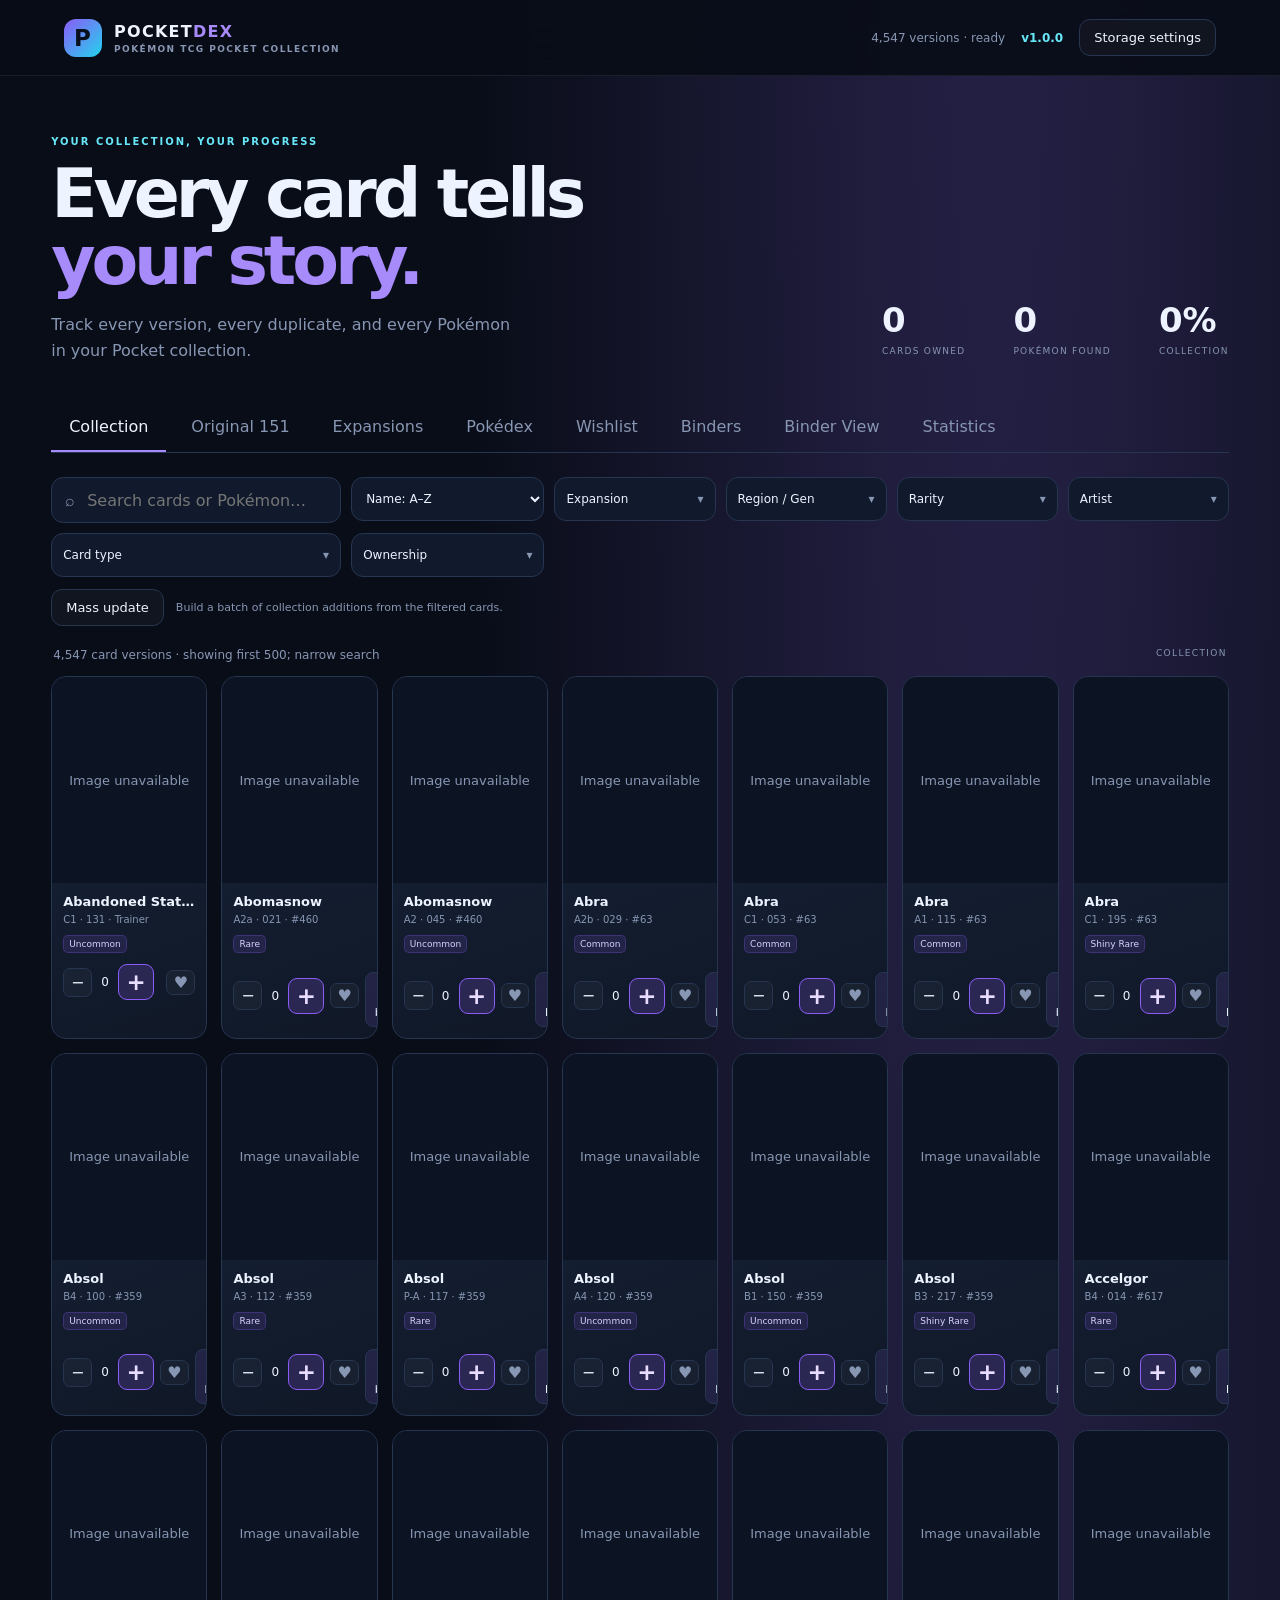
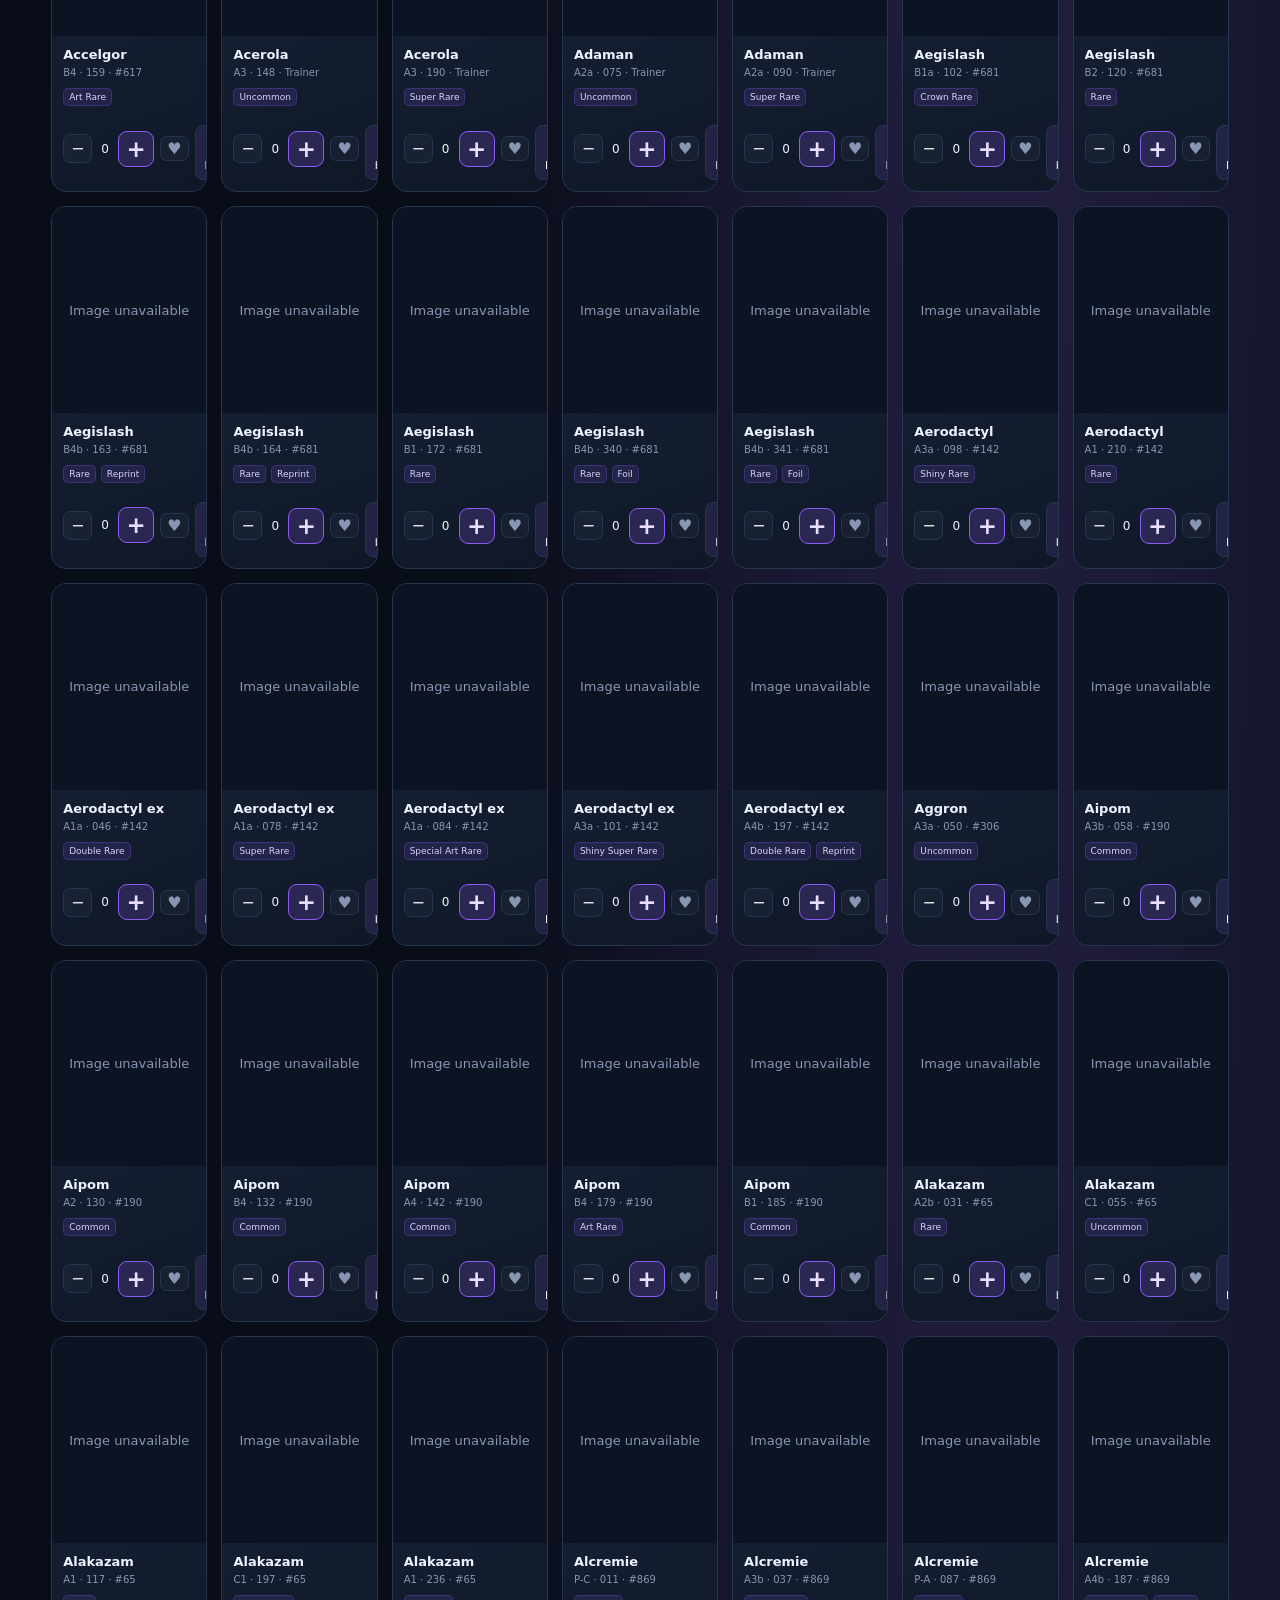
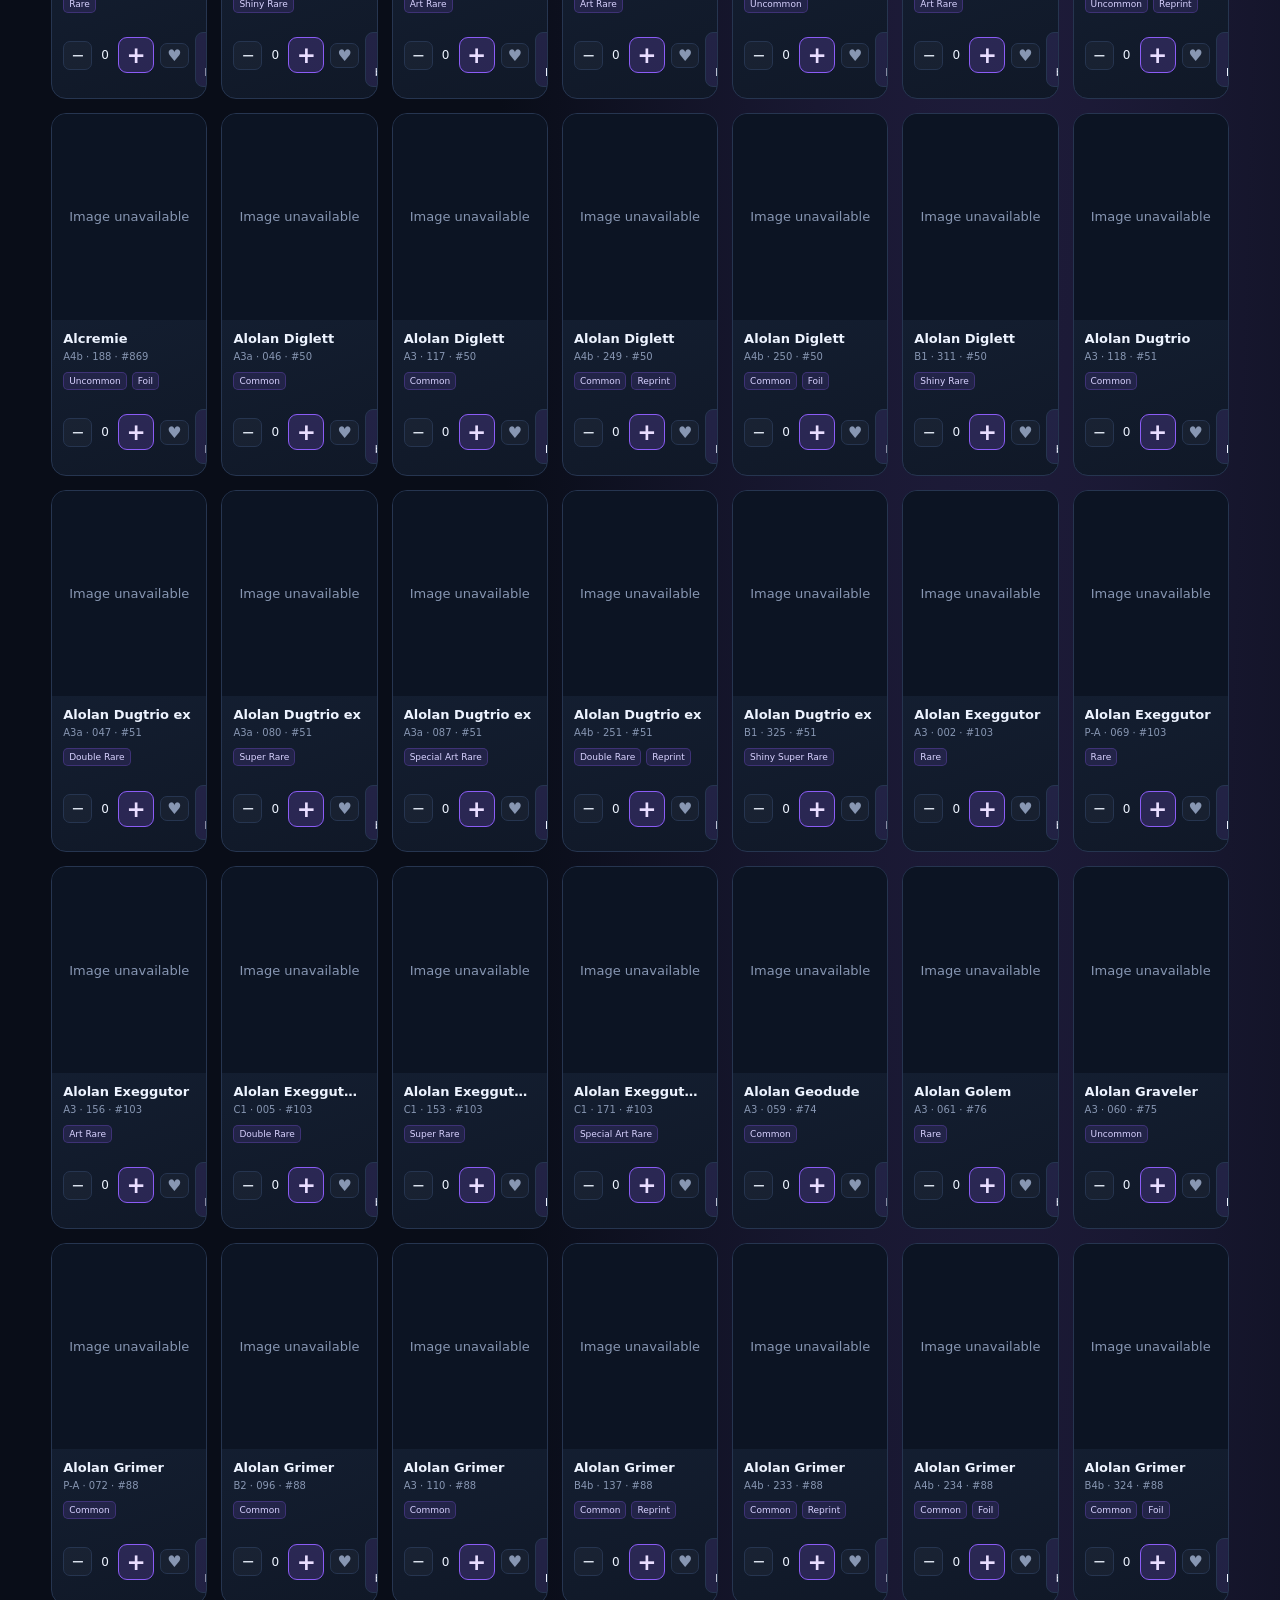
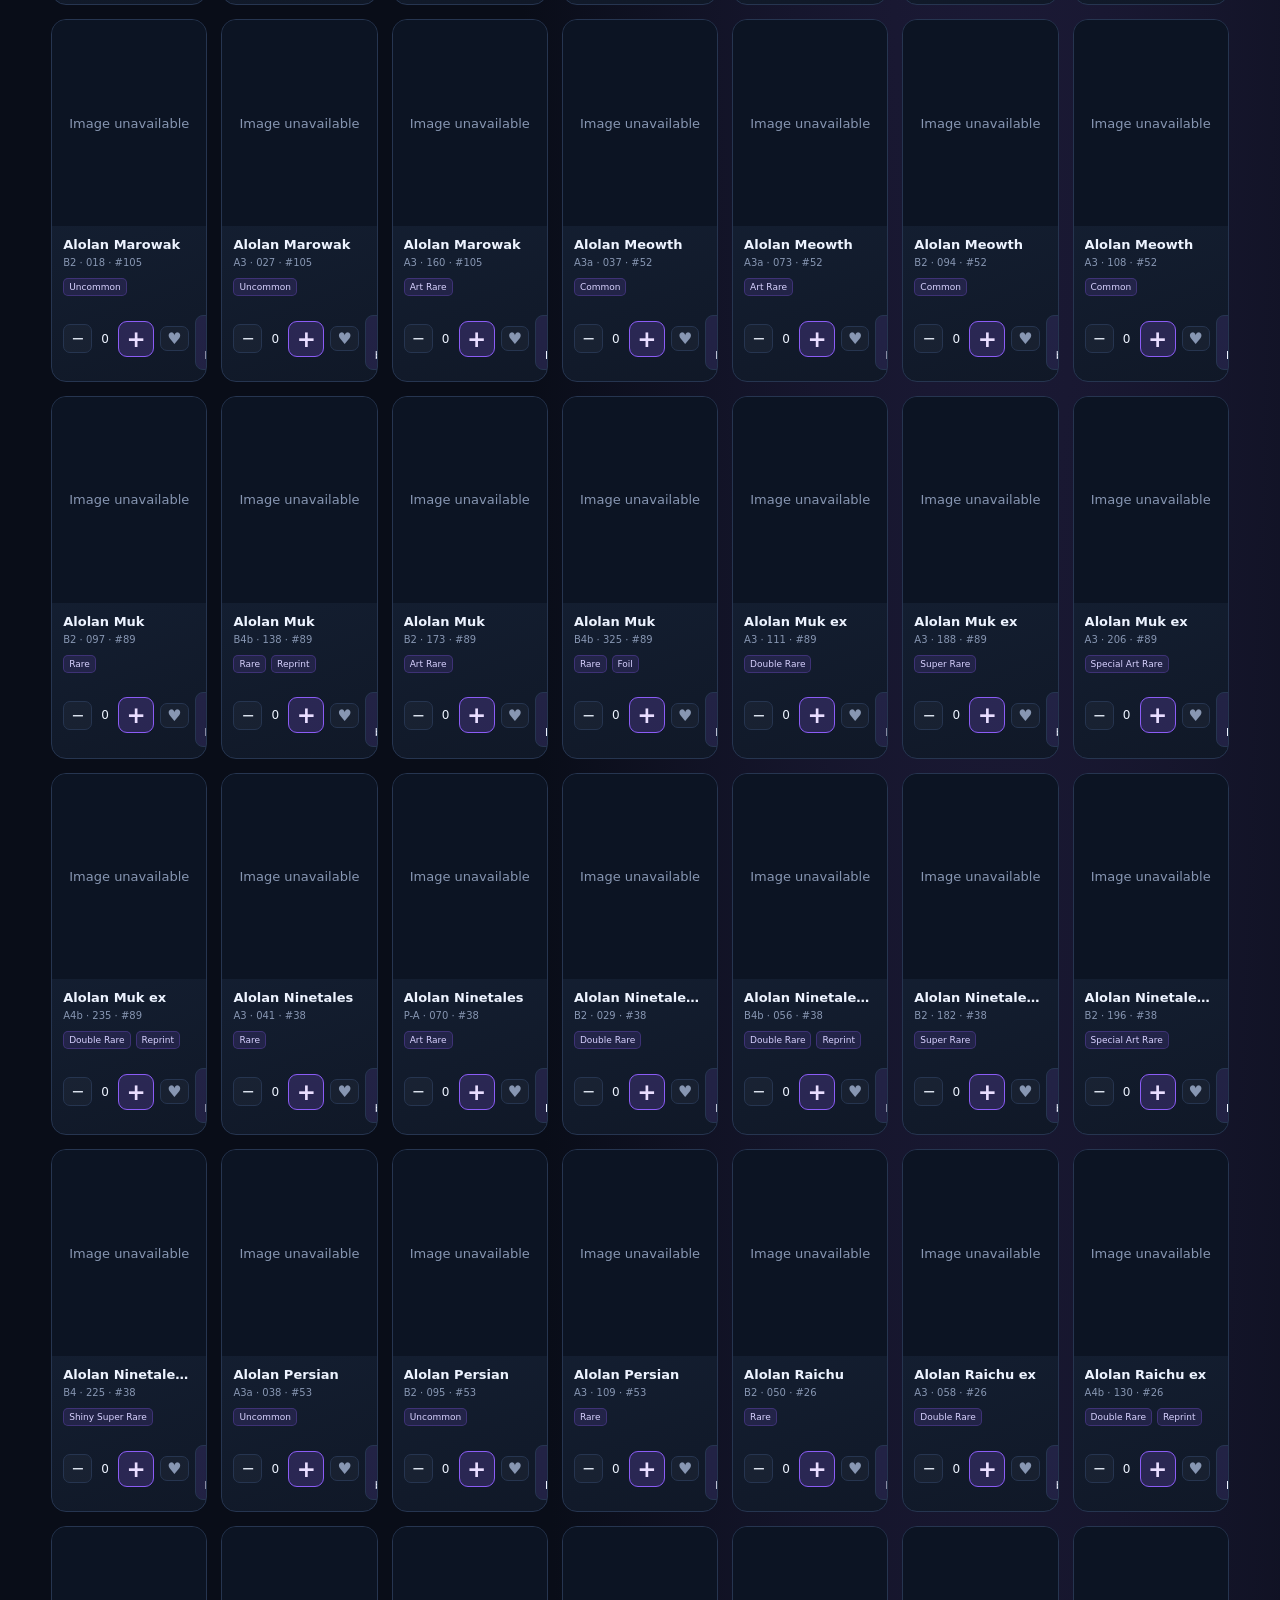
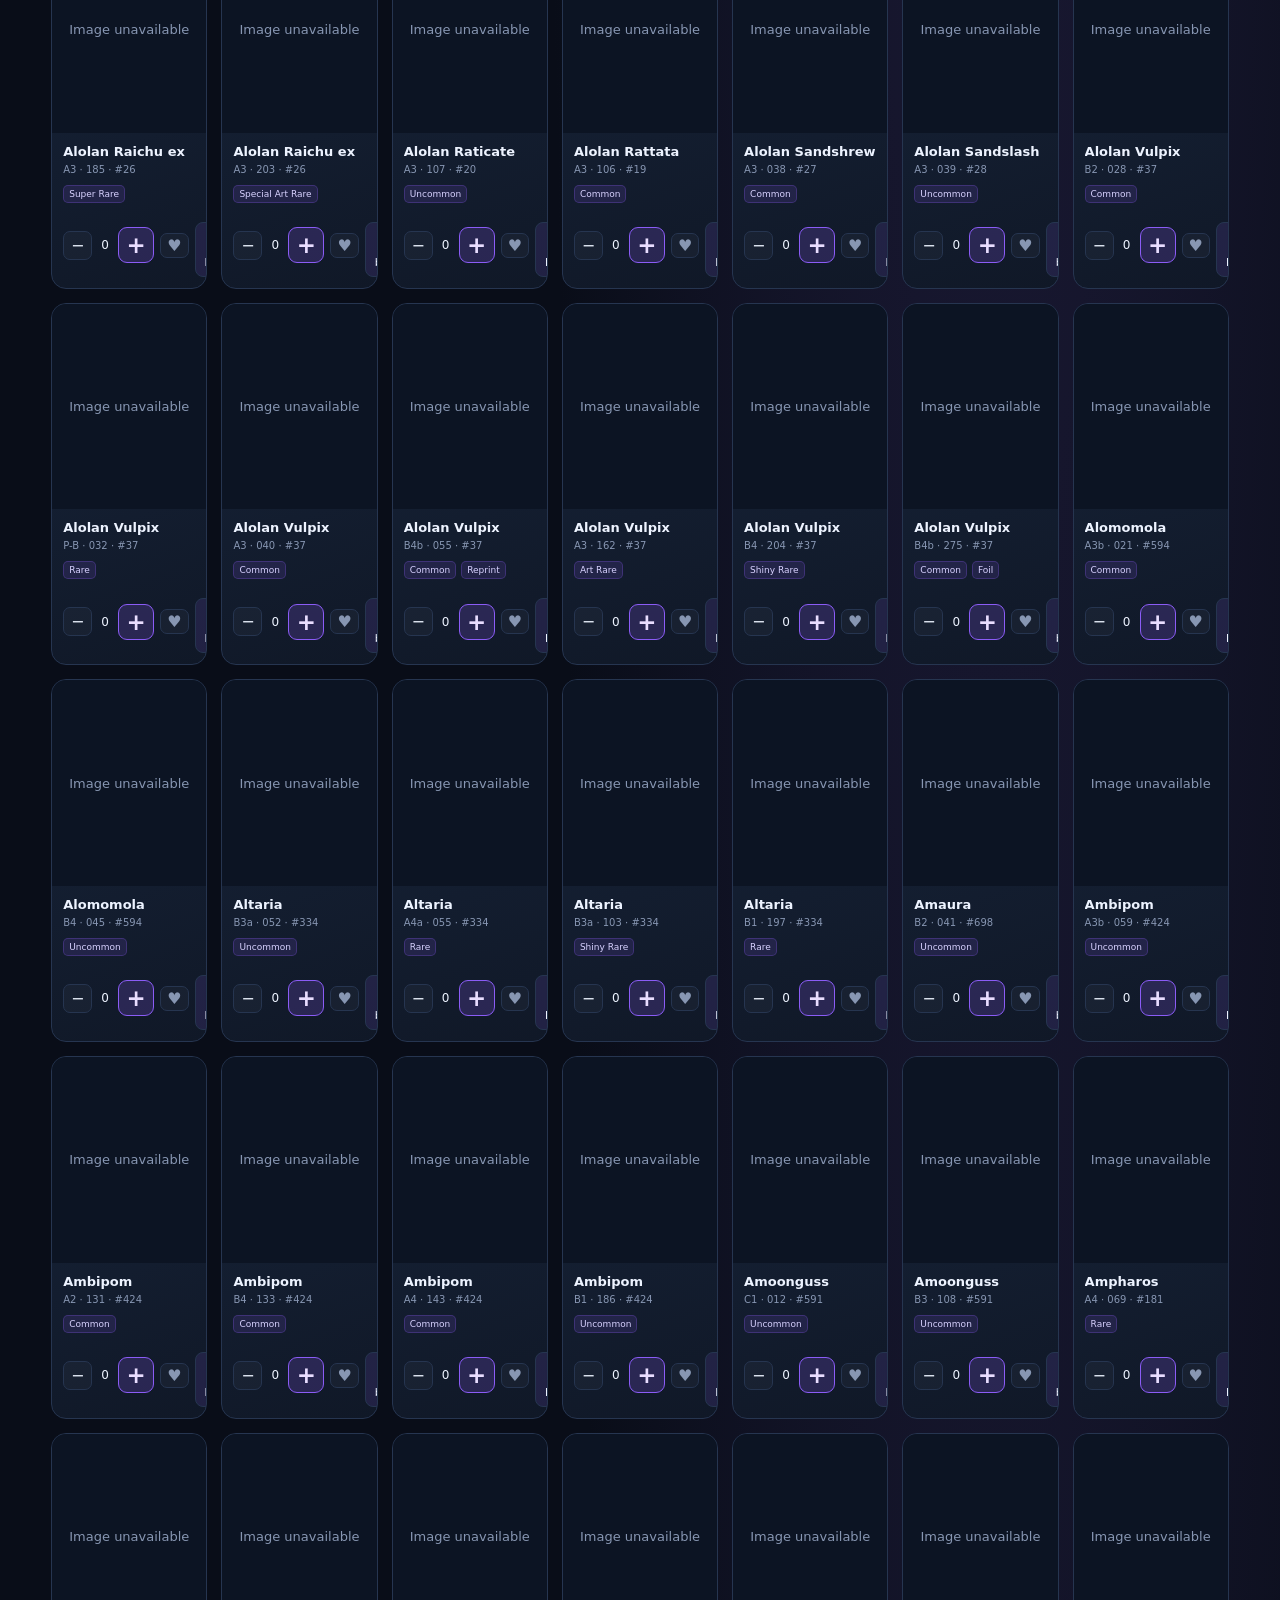
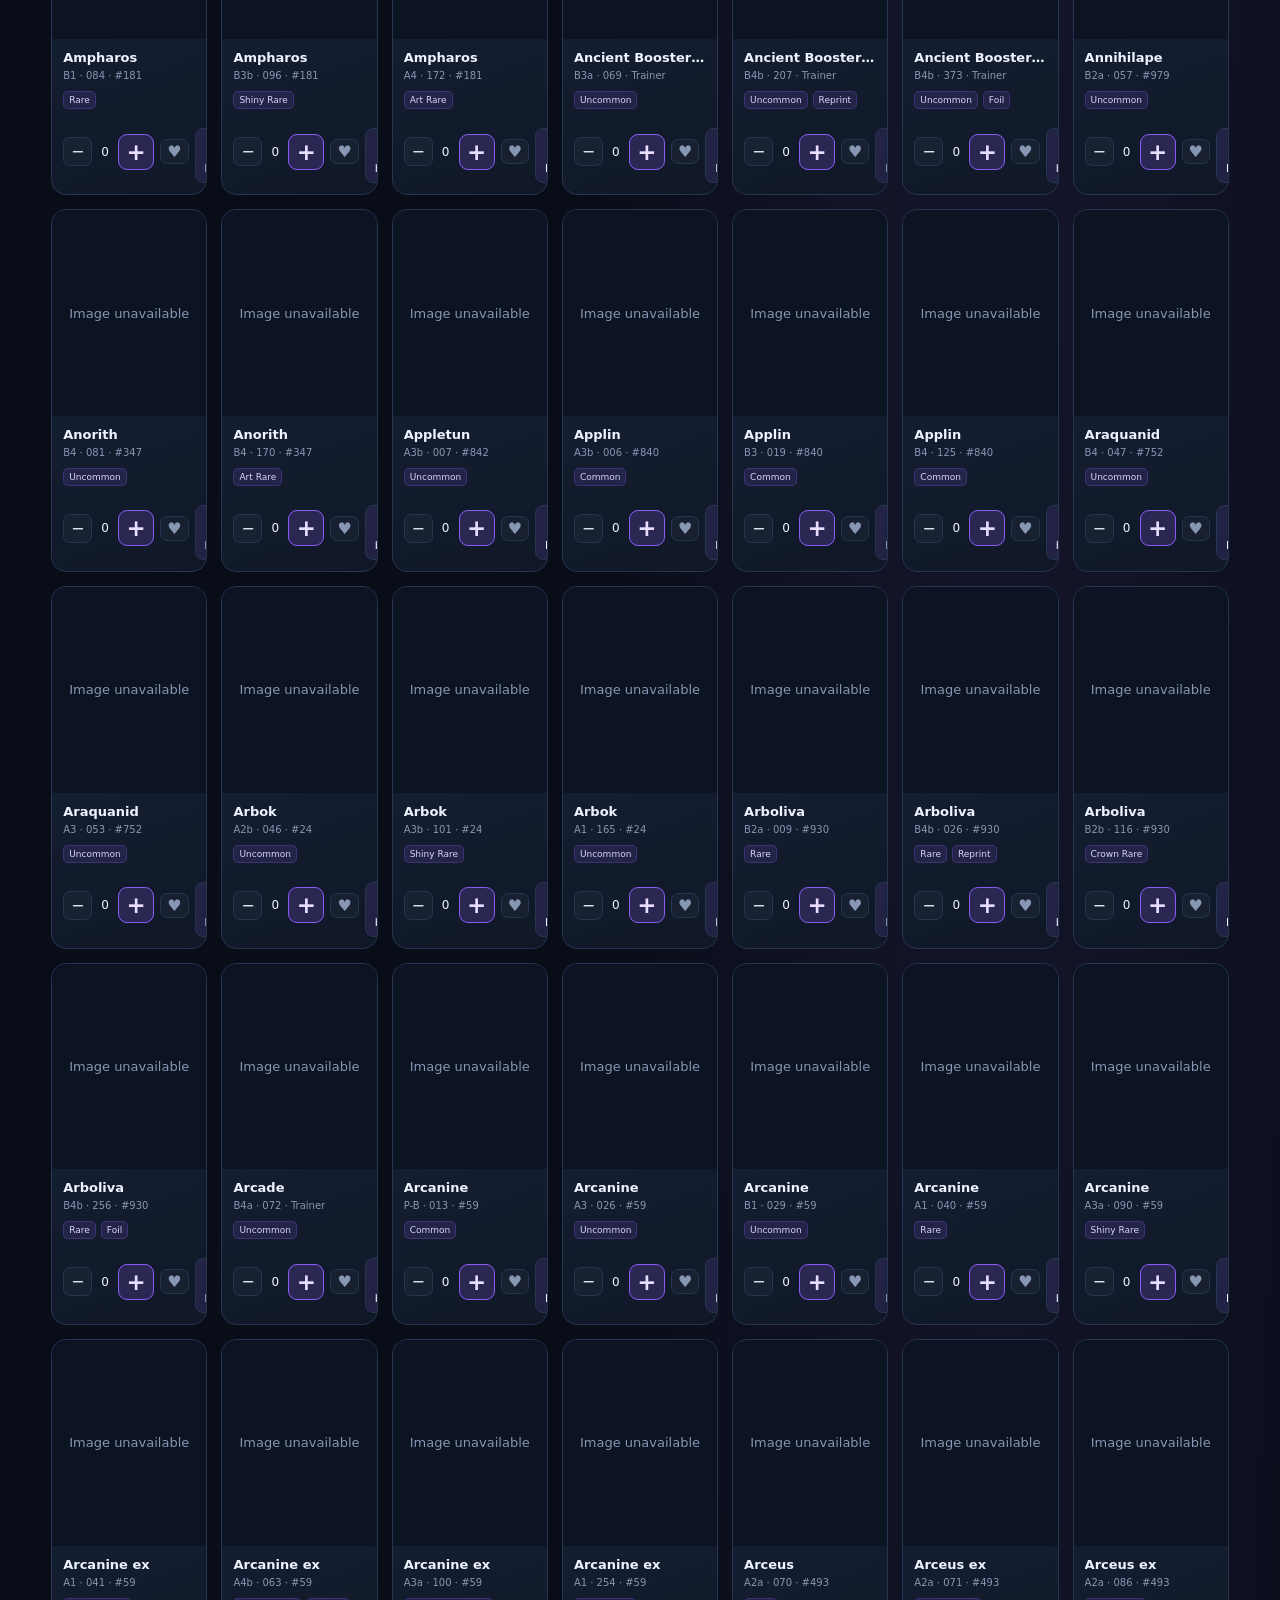
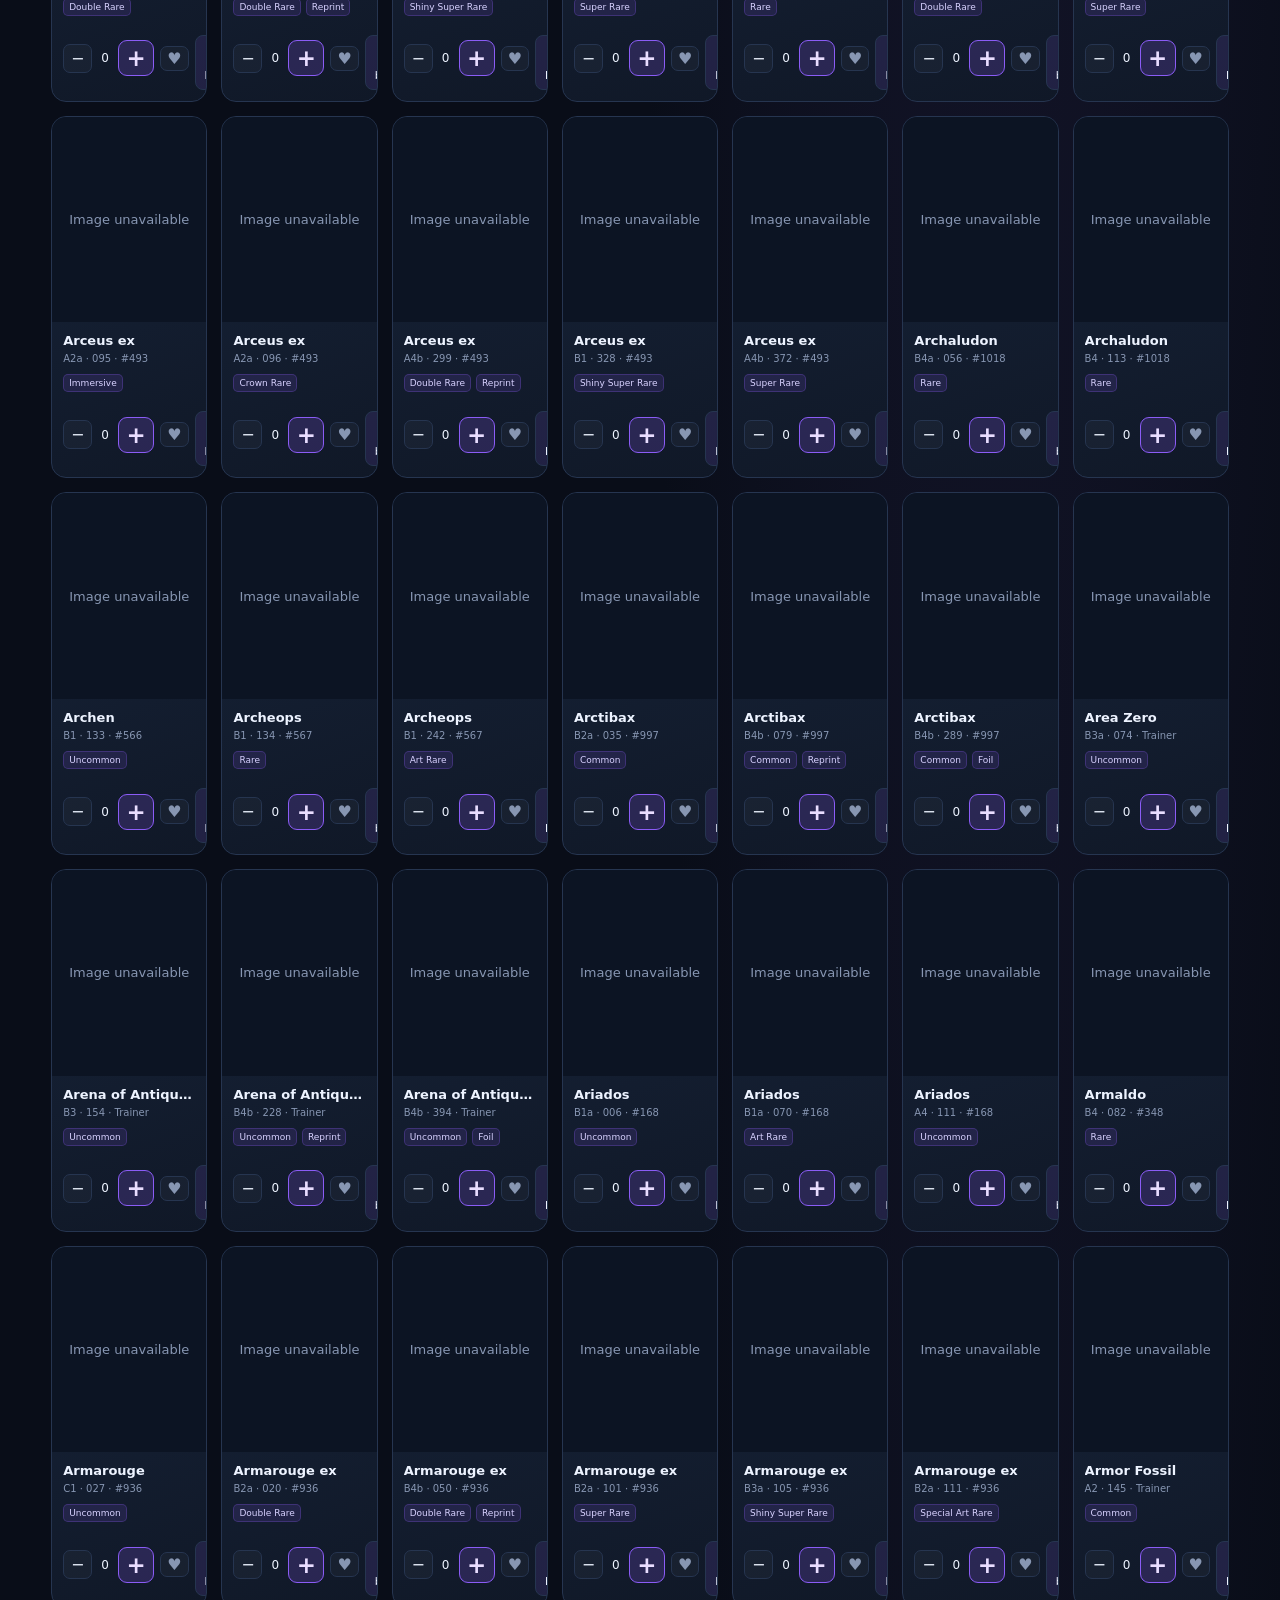
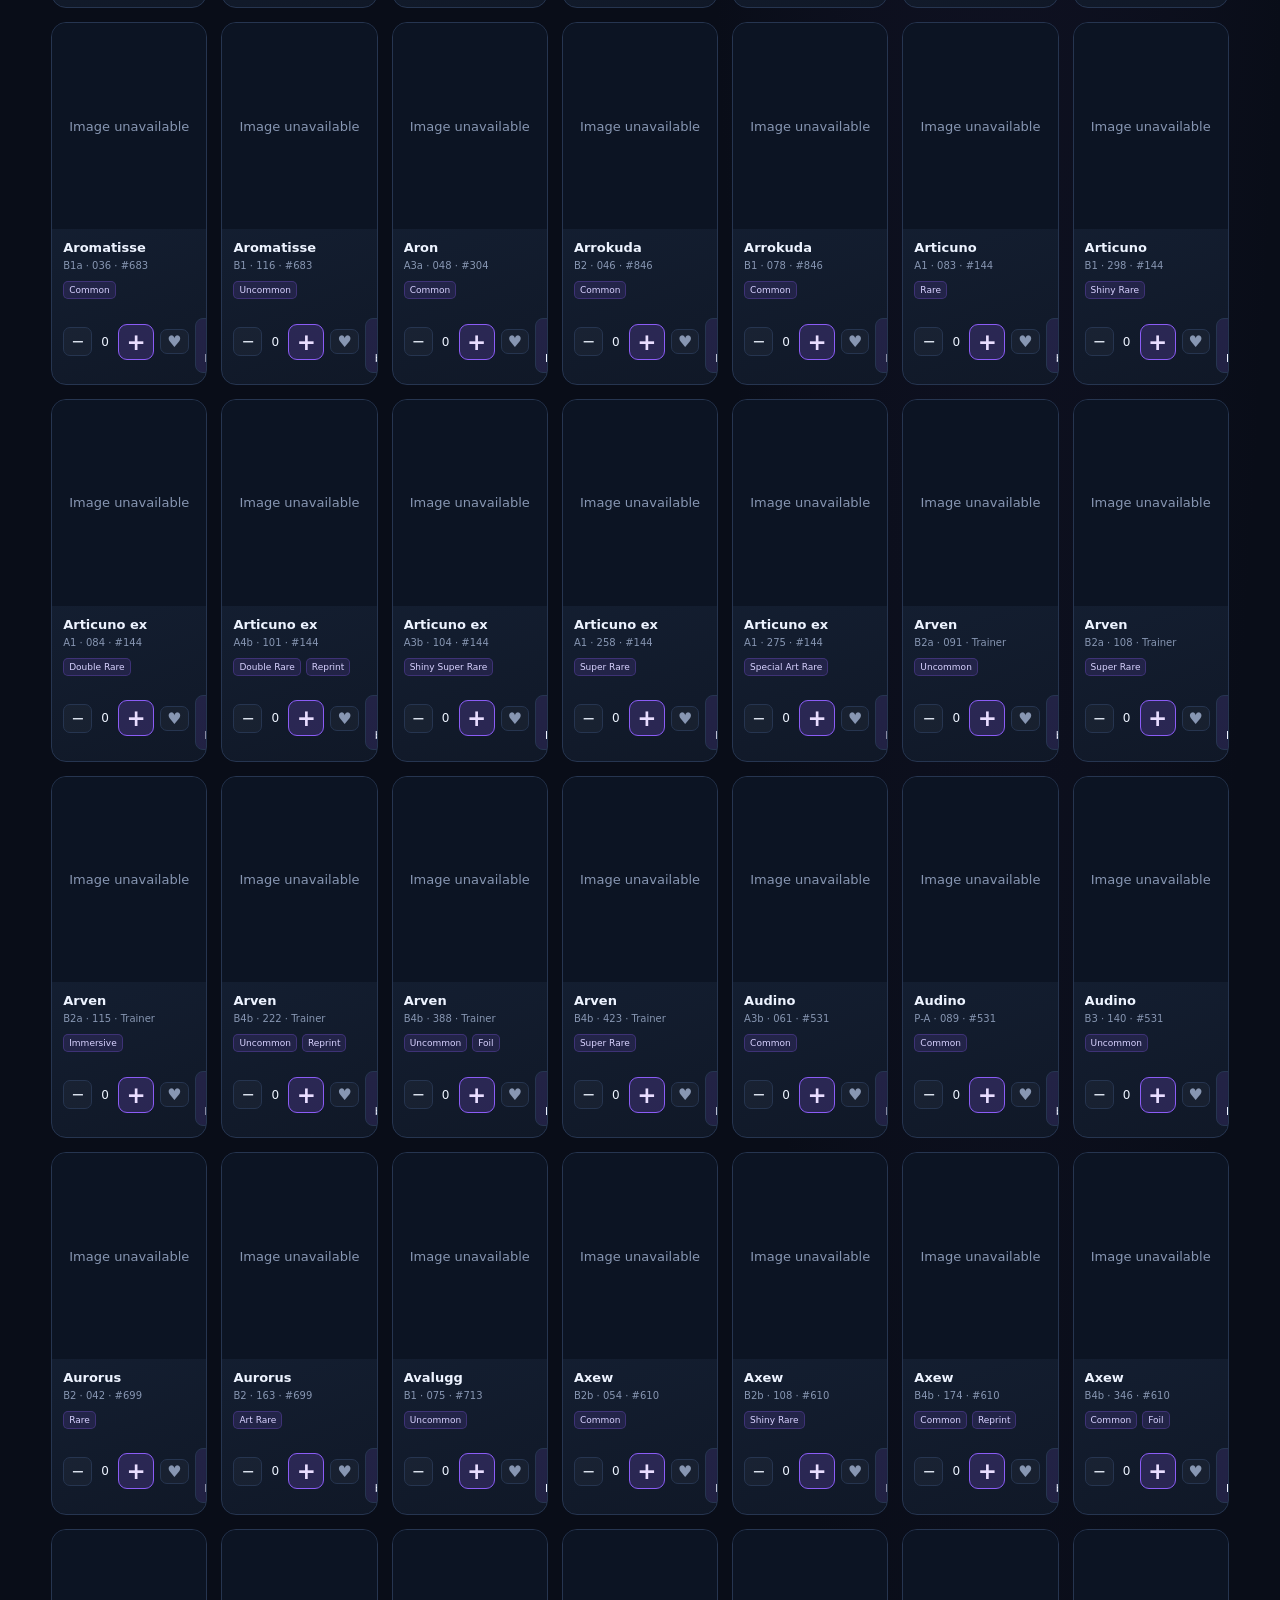
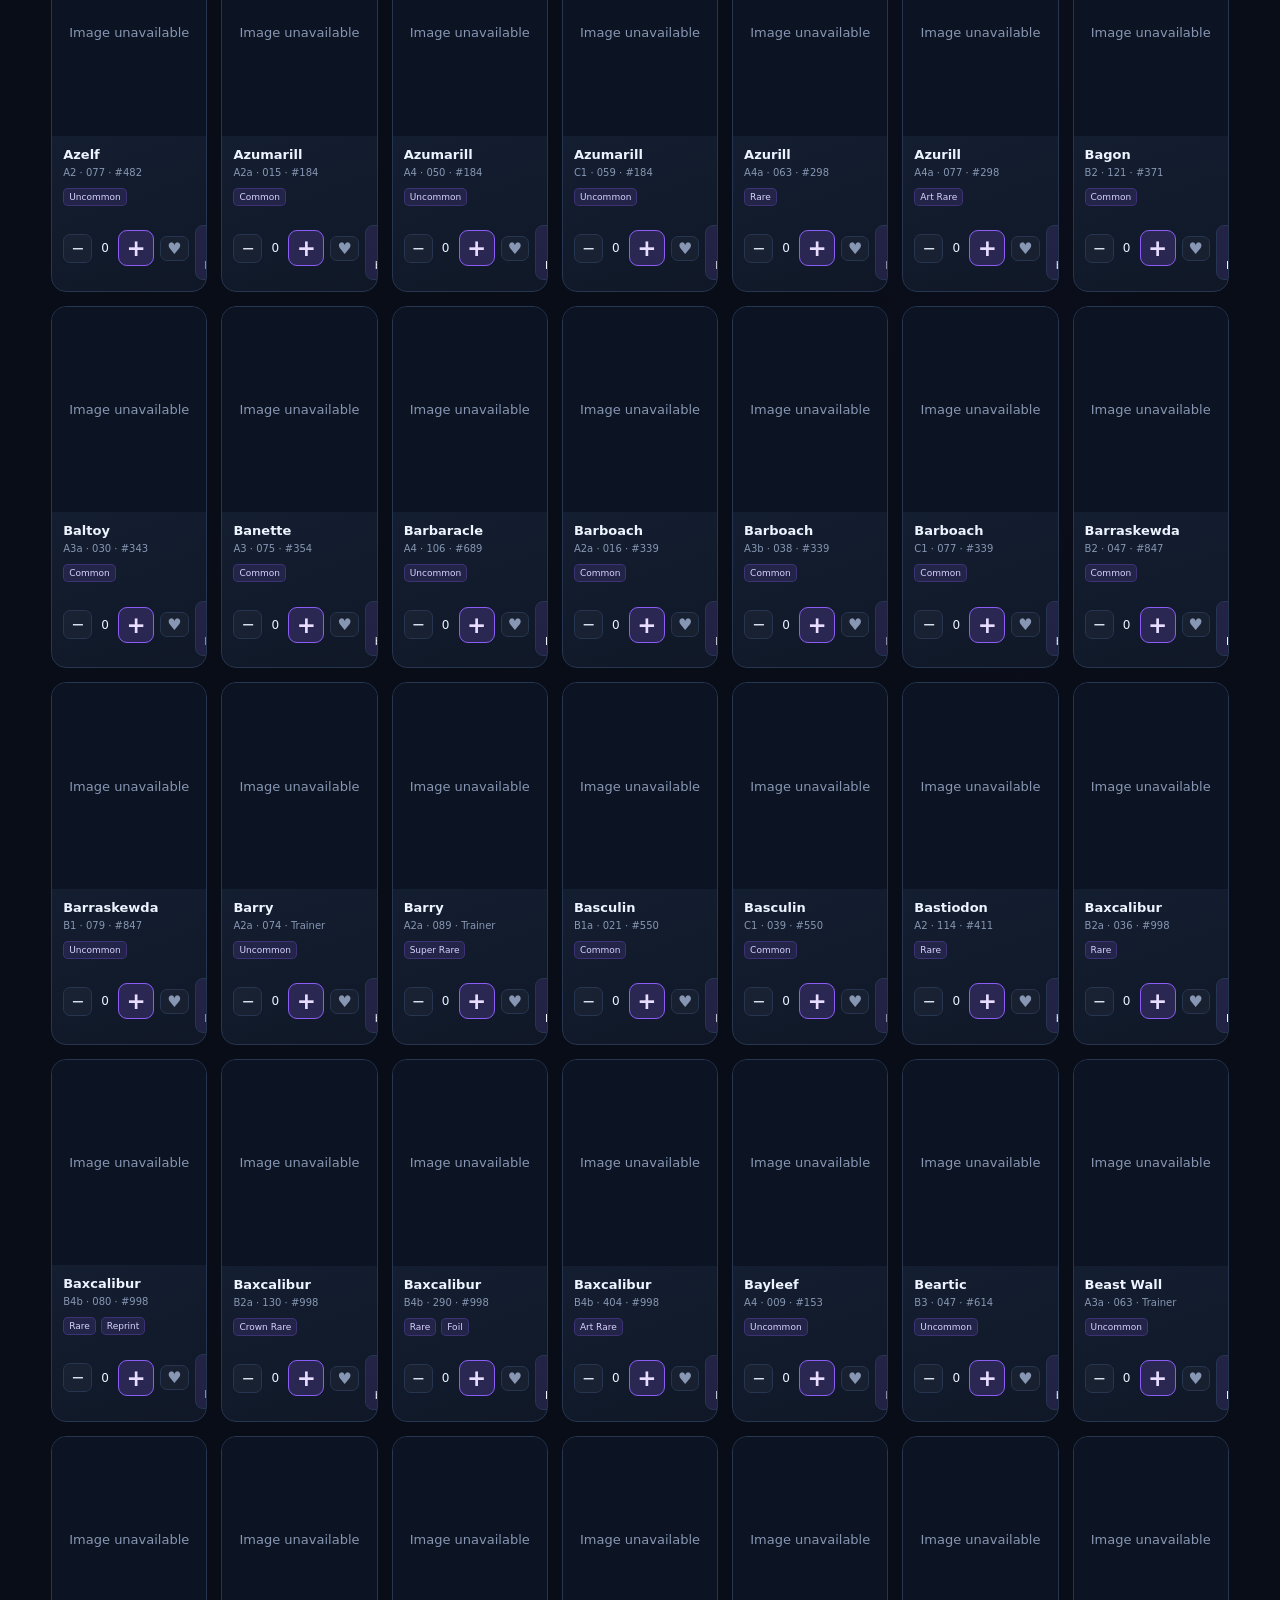
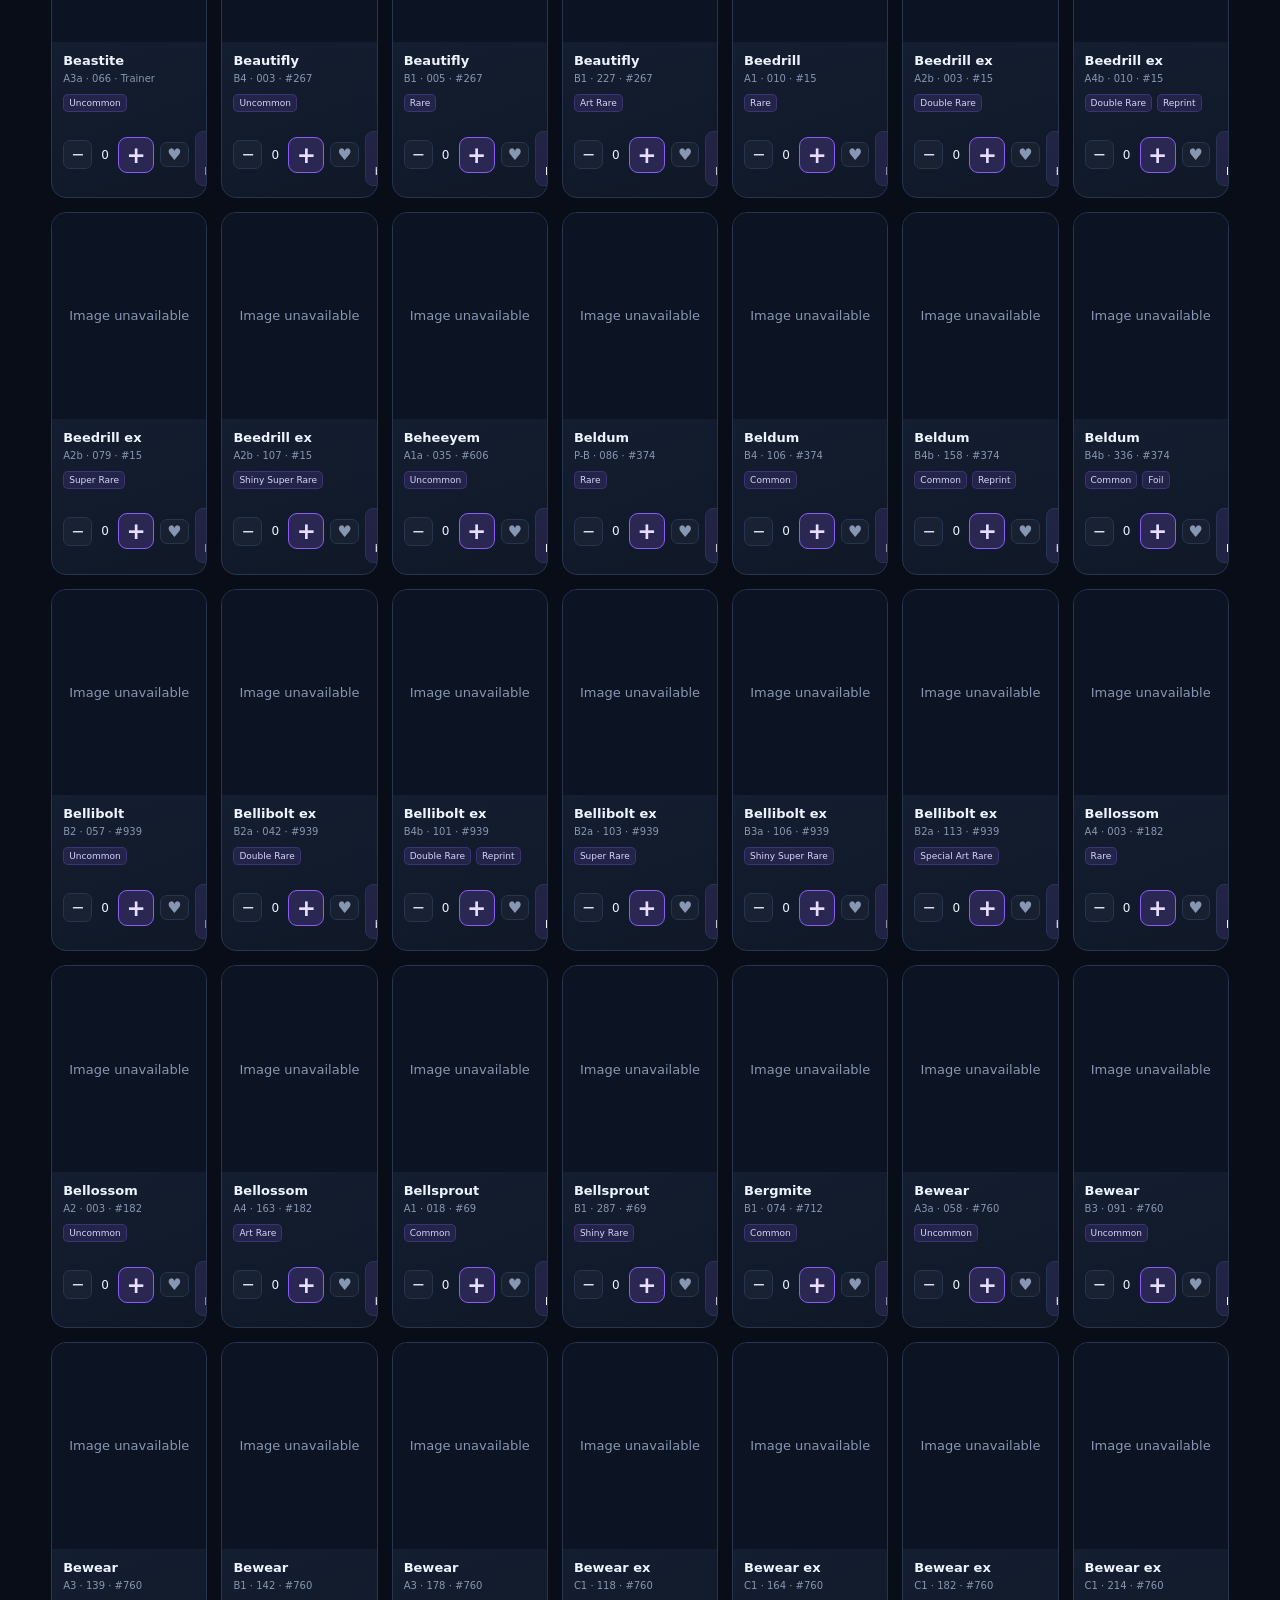
==== commit 64a63f7d: "Refresh POCKETDEX asset cache versions" ====
--- a/index.html
+++ b/index.html
@@ -1,7 +1,7 @@
-<!doctype html><html lang="en"><head><meta charset="utf-8"><meta name="viewport" content="width=device-width,initial-scale=1"><meta name="theme-color" content="#090d18"><title>POCKETDEX — PTCGP Collection Tracker</title><link rel="stylesheet" href="styles.css?v=binder-view-4"></head><body>
+<!doctype html><html lang="en"><head><meta charset="utf-8"><meta name="viewport" content="width=device-width,initial-scale=1"><meta name="theme-color" content="#090d18"><title>POCKETDEX — PTCGP Collection Tracker</title><link rel="stylesheet" href="styles.css?v=app-version-1"></head><body>
 <header class="topbar"><a class="brand" href="./"><span class="brand-mark">P</span><span>POCKET<span class="muted">DEX</span><small>POKÉMON TCG POCKET COLLECTION</small></span></a><div class="top-actions"><span id="catalog-status" class="status">Loading catalog…</span><span id="app-version" class="status app-version" aria-label="App version" title="App version">v1.0.0</span><button class="ghost" id="settings-open">Storage settings</button></div></header>
 <main><section class="hero"><div><p class="eyebrow">YOUR COLLECTION, YOUR PROGRESS</p><h1>Every card tells<br><span>your story.</span></h1><p class="hero-copy">Track every version, every duplicate, and every Pokémon in your Pocket collection.</p></div><div class="hero-stats"><div><strong id="stat-owned">0</strong><span>CARDS OWNED</span></div><div><strong id="stat-unique">0</strong><span>POKÉMON FOUND</span></div><div><strong id="stat-completion">0%</strong><span>COLLECTION</span></div></div></section>
 <nav class="tabs"><button class="tab active" data-view="collection">Collection</button><button class="tab" data-view="kanto151">Original 151</button><button class="tab" data-view="expansions">Expansions</button><button class="tab" data-view="pokedex">Pokédex</button><button class="tab" data-view="wishlist">Wishlist</button><button class="tab" data-view="binders">Binders</button><button class="tab" data-view="binder-view">Binder View</button><button class="tab" data-view="stats">Statistics</button></nav>
 <section class="dashboard"><div class="toolbar"><label class="search-wrap"><span>⌕</span><input id="search" type="search" placeholder="Search cards or Pokémon…"></label><select id="sort-filter" aria-label="Sort cards"><option value="name-asc">Name: A–Z</option><option value="name-desc">Name: Z–A</option><option value="dex-asc">Pokédex: low to high</option><option value="dex-desc">Pokédex: high to low</option><option value="gen-asc">Generation: oldest to newest</option><option value="gen-desc">Generation: newest to oldest</option><option value="rarity-asc">Rarity: A–Z</option><option value="rarity-desc">Rarity: Z–A</option><option value="set-asc">Set: catalog order</option><option value="set-desc">Set: reverse order</option></select><div class="filter-dropdown" data-filter="set-filter"><button class="filter-toggle" type="button" aria-expanded="false">Expansion <span class="filter-count"></span><span class="chevron">▾</span></button><div class="filter-menu" id="set-filter" role="group" aria-label="Filter by expansion"></div></div><div class="filter-dropdown" data-filter="region-filter"><button class="filter-toggle" type="button" aria-expanded="false">Region / Gen <span class="filter-count"></span><span class="chevron">▾</span></button><div class="filter-menu" id="region-filter" role="group" aria-label="Filter by Pokémon region and generation"></div></div><div class="filter-dropdown" data-filter="rarity-filter"><button class="filter-toggle" type="button" aria-expanded="false">Rarity <span class="filter-count"></span><span class="chevron">▾</span></button><div class="filter-menu" id="rarity-filter" role="group" aria-label="Filter by rarity"></div></div><div class="filter-dropdown" data-filter="artist-filter"><button class="filter-toggle" type="button" aria-expanded="false">Artist <span class="filter-count"></span><span class="chevron">▾</span></button><div class="filter-menu" id="artist-filter" role="group" aria-label="Filter by artist or illustrator"></div></div><div class="filter-dropdown" data-filter="type-filter"><button class="filter-toggle" type="button" aria-expanded="false">Card type <span class="filter-count"></span><span class="chevron">▾</span></button><div class="filter-menu" id="type-filter" role="group" aria-label="Filter by card type"><label><input type="checkbox" value="pokemon"> Pokémon</label><label><input type="checkbox" value="trainer"> Trainer</label></div></div><div class="filter-dropdown" data-filter="ownership-filter"><button class="filter-toggle" type="button" aria-expanded="false">Ownership <span class="filter-count"></span><span class="chevron">▾</span></button><div class="filter-menu" id="ownership-filter" role="group" aria-label="Filter by ownership"><label><input type="checkbox" value="owned"> Owned</label><label><input type="checkbox" value="missing"> Missing</label><label><input type="checkbox" value="wishlist"> Wishlist</label></div></div></div><div id="mass-update-toggle" class="mass-update-toggle" style="display:none"><button type="button" class="secondary">Mass update</button><span>Build a batch of collection additions from the filtered cards.</span></div><div class="results-line"><span id="result-count">Loading cards…</span><span id="view-caption">ALL CARD VERSIONS</span></div><div id="content" class="card-grid"><div class="loading">Preparing your card catalog…</div></div></section></main>
 <footer><span>POCKETDEX · Independent fan-made tracker</span><span>Card data: <a href="https://github.com/Vociferix/ptcgp-data" target="_blank" rel="noreferrer">Vociferix/ptcgp-data</a></span></footer>
-<dialog id="settings-dialog"><form method="dialog" class="dialog-head"><div><p class="eyebrow">PRIVATE COLLECTION STORAGE</p><h2>Connect your collection</h2></div><button class="icon-btn" aria-label="Close">×</button></form><div class="dialog-body"><p>Your catalog is public. Your owned counts and wishlist belong in <strong>PTCGP-Collection-Private</strong>. GitHub sync is blocked until GitHub confirms that repository is private.</p><label class="field-label" for="github-token">Fine-grained GitHub token</label><input id="github-token" type="password" placeholder="github_pat_…" autocomplete="off"><p class="hint">Create a token for only cedarparkjacob/PTCGP-Collection-Private with Contents: Read and write. It stays in this page's memory, not localStorage. Any modified site JavaScript running while entered could access it.</p><div class="button-row"><button id="connect-github" class="primary" type="button">Check private repository</button><button id="sync-github" class="secondary" type="button">Sync now</button></div><p id="github-message" class="message" role="status">Not connected.</p><div class="divider"></div><h3>Backup and restore</h3><div class="button-row"><button id="export-data" class="secondary" type="button">Export collection JSON</button><label class="file-button">Import JSON<input id="import-data" type="file" accept="application/json"></label></div><p class="hint">A local browser copy is kept automatically. Export regularly as an additional backup.</p></div></dialog><script src="app.js?v=mass-update-1" defer></script></body></html>+<dialog id="settings-dialog"><form method="dialog" class="dialog-head"><div><p class="eyebrow">PRIVATE COLLECTION STORAGE</p><h2>Connect your collection</h2></div><button class="icon-btn" aria-label="Close">×</button></form><div class="dialog-body"><p>Your catalog is public. Your owned counts and wishlist belong in <strong>PTCGP-Collection-Private</strong>. GitHub sync is blocked until GitHub confirms that repository is private.</p><label class="field-label" for="github-token">Fine-grained GitHub token</label><input id="github-token" type="password" placeholder="github_pat_…" autocomplete="off"><p class="hint">Create a token for only cedarparkjacob/PTCGP-Collection-Private with Contents: Read and write. It stays in this page's memory, not localStorage. Any modified site JavaScript running while entered could access it.</p><div class="button-row"><button id="connect-github" class="primary" type="button">Check private repository</button><button id="sync-github" class="secondary" type="button">Sync now</button></div><p id="github-message" class="message" role="status">Not connected.</p><div class="divider"></div><h3>Backup and restore</h3><div class="button-row"><button id="export-data" class="secondary" type="button">Export collection JSON</button><label class="file-button">Import JSON<input id="import-data" type="file" accept="application/json"></label></div><p class="hint">A local browser copy is kept automatically. Export regularly as an additional backup.</p></div></dialog><script src="app.js?v=app-version-1" defer></script></body></html>
--- a/styles.css
+++ b/styles.css
@@ -137,3 +137,6 @@
  .mass-card-cell img{width:15px;height:21px;flex-basis:15px}
  .mass-row{height:26px}
 }
+
+/* Current app version in the top bar */
+.app-version{font-weight:700;color:var(--cyan);white-space:nowrap}
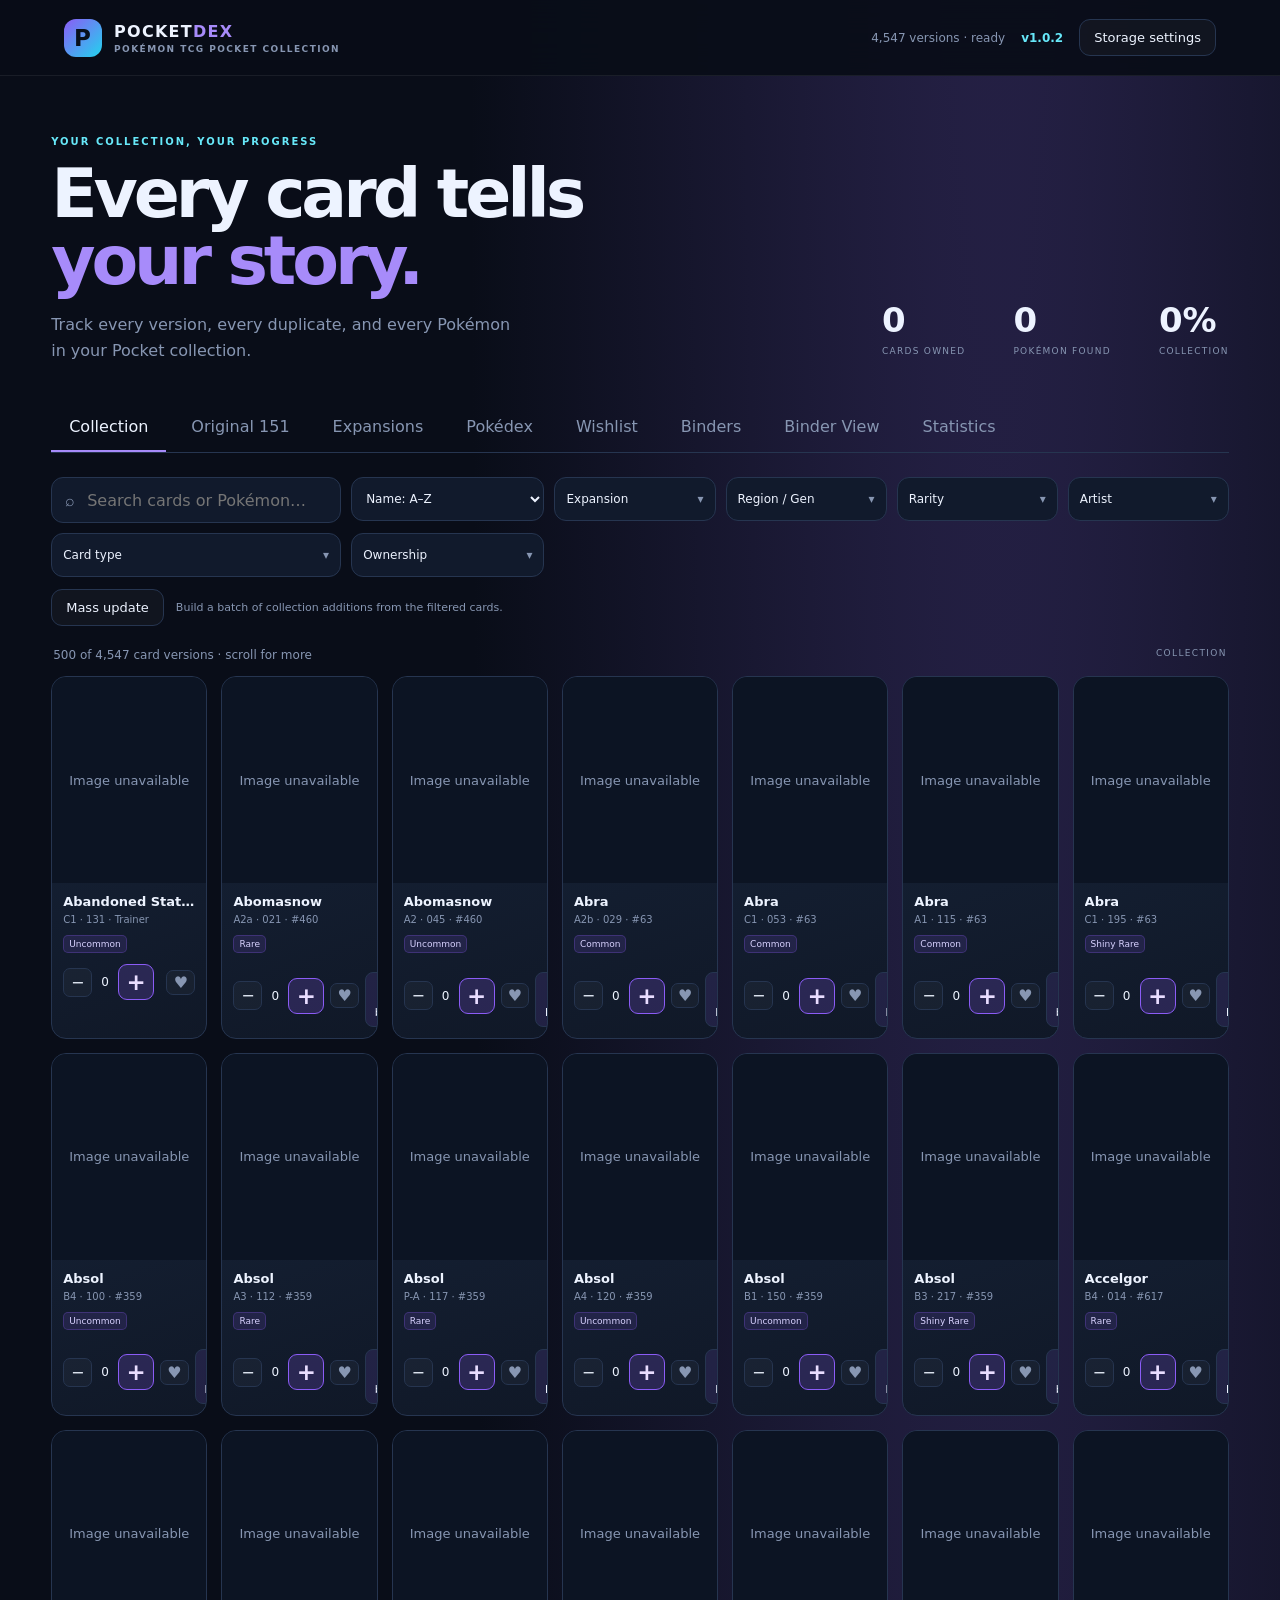
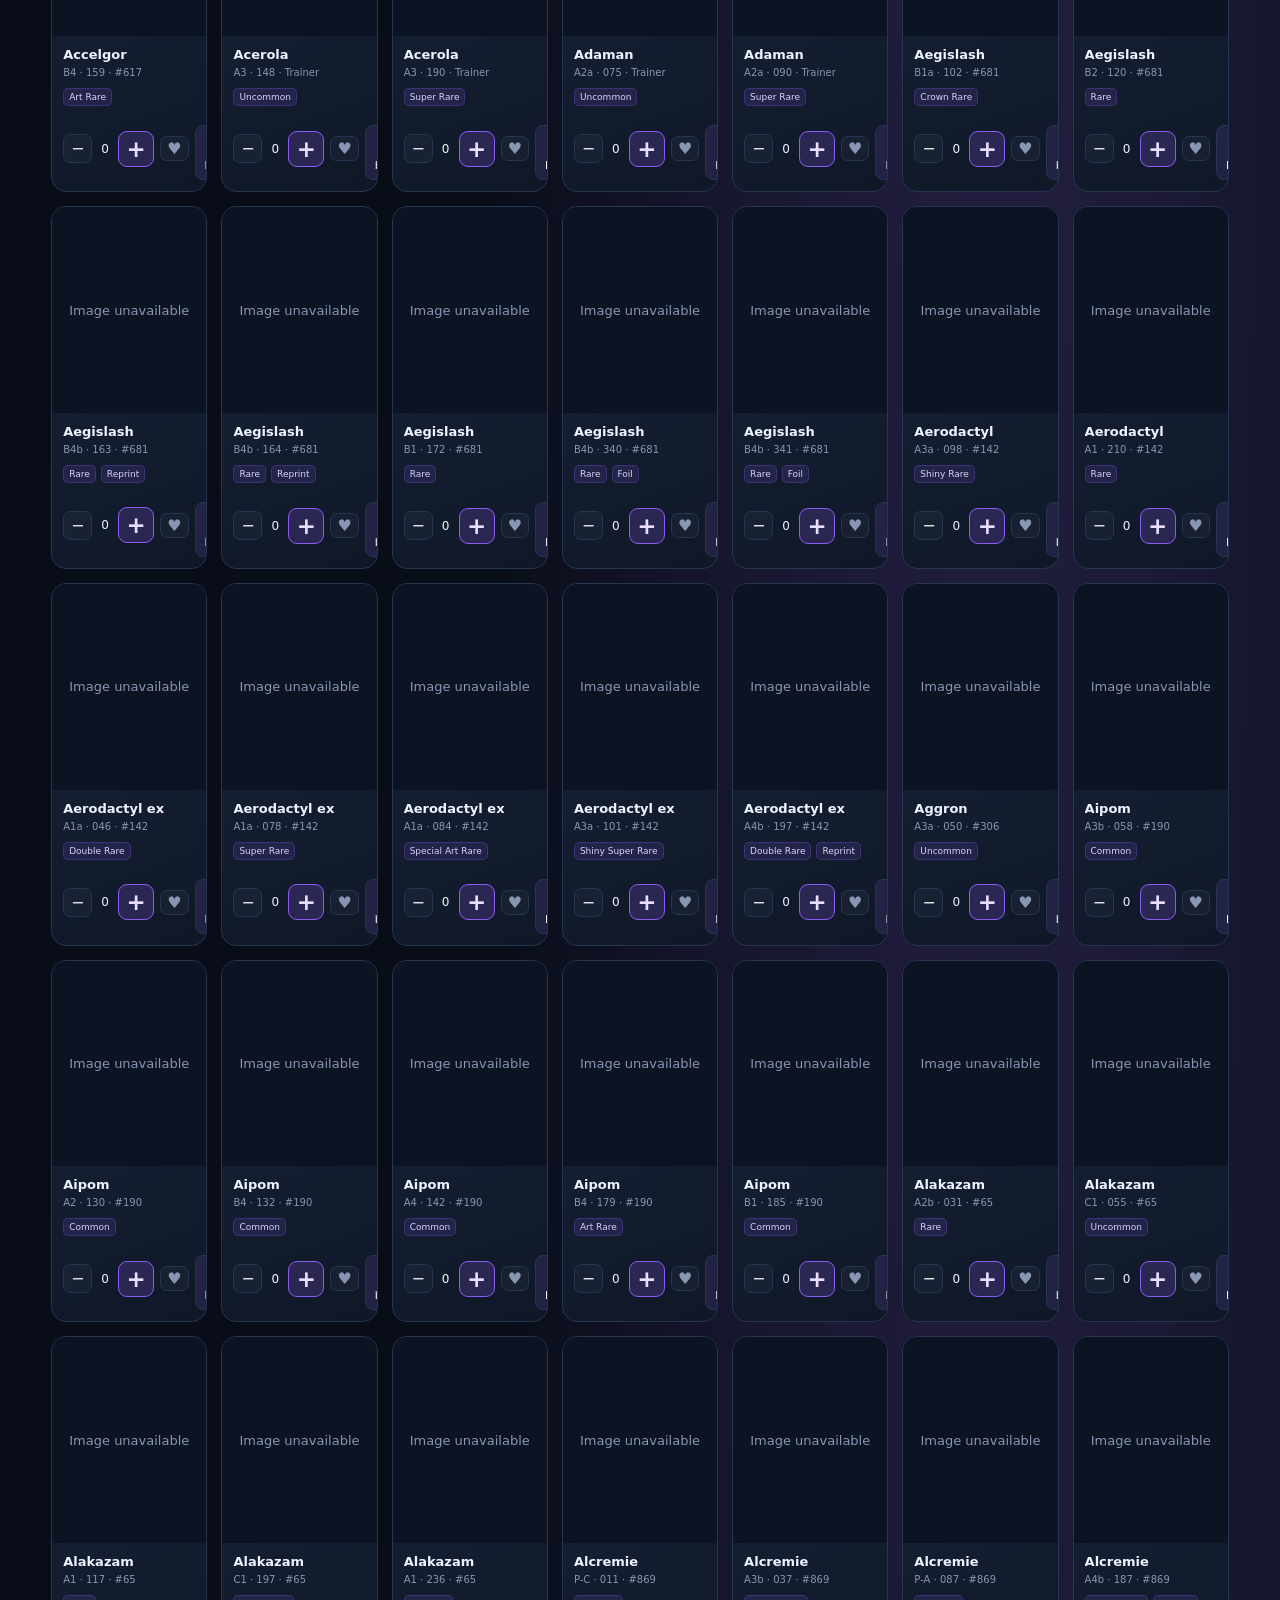
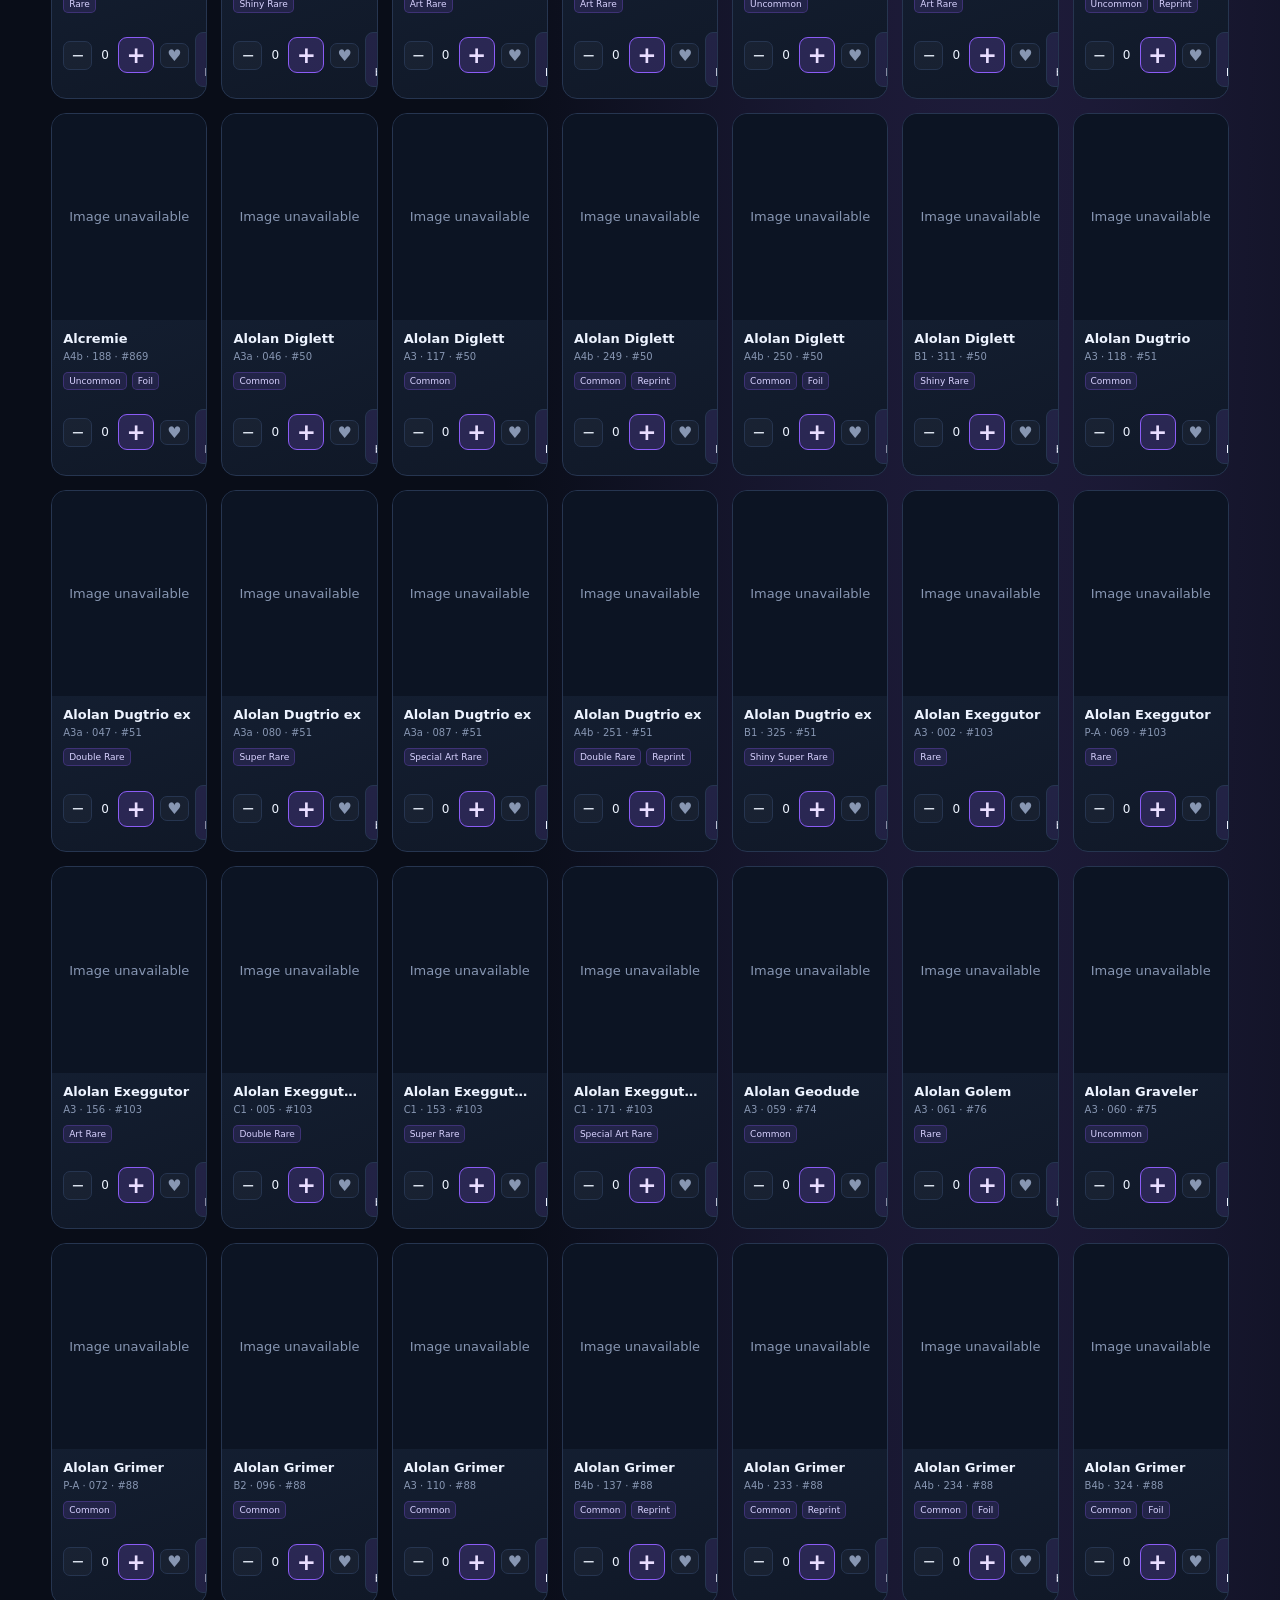
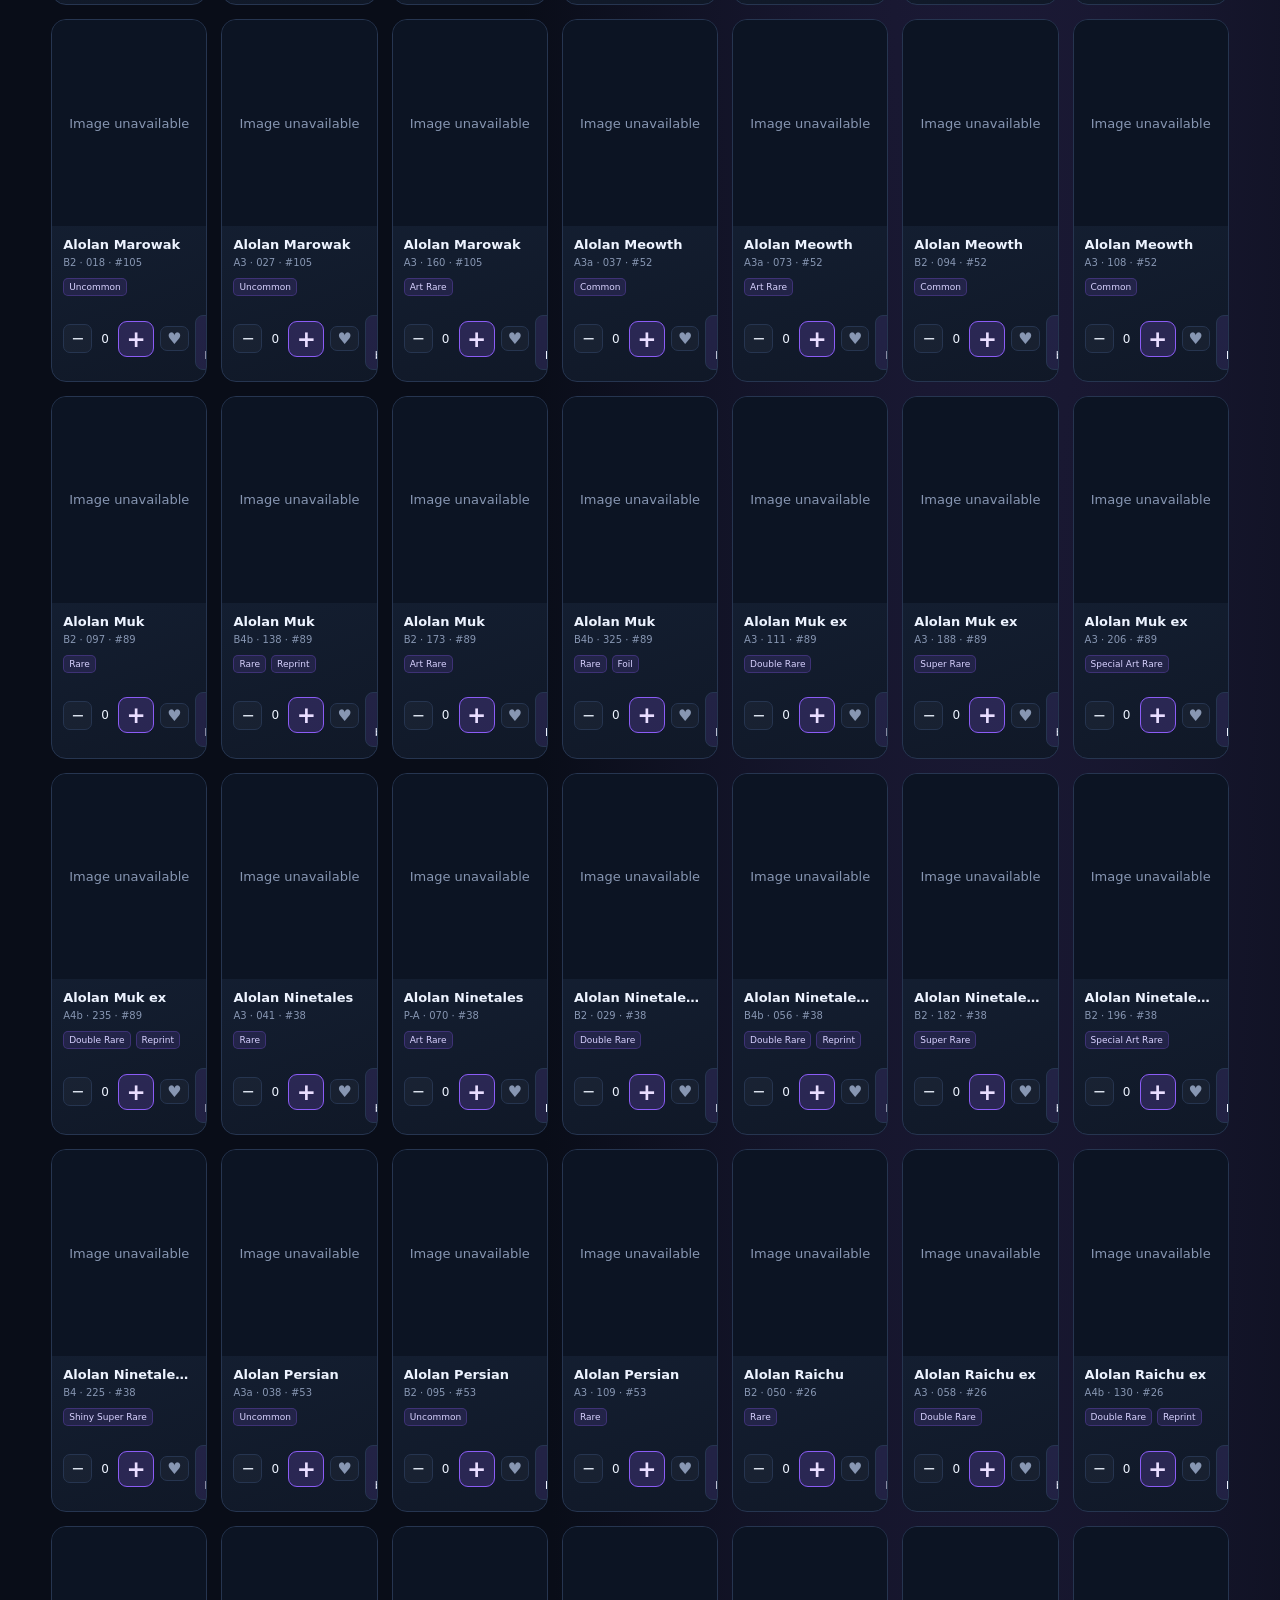
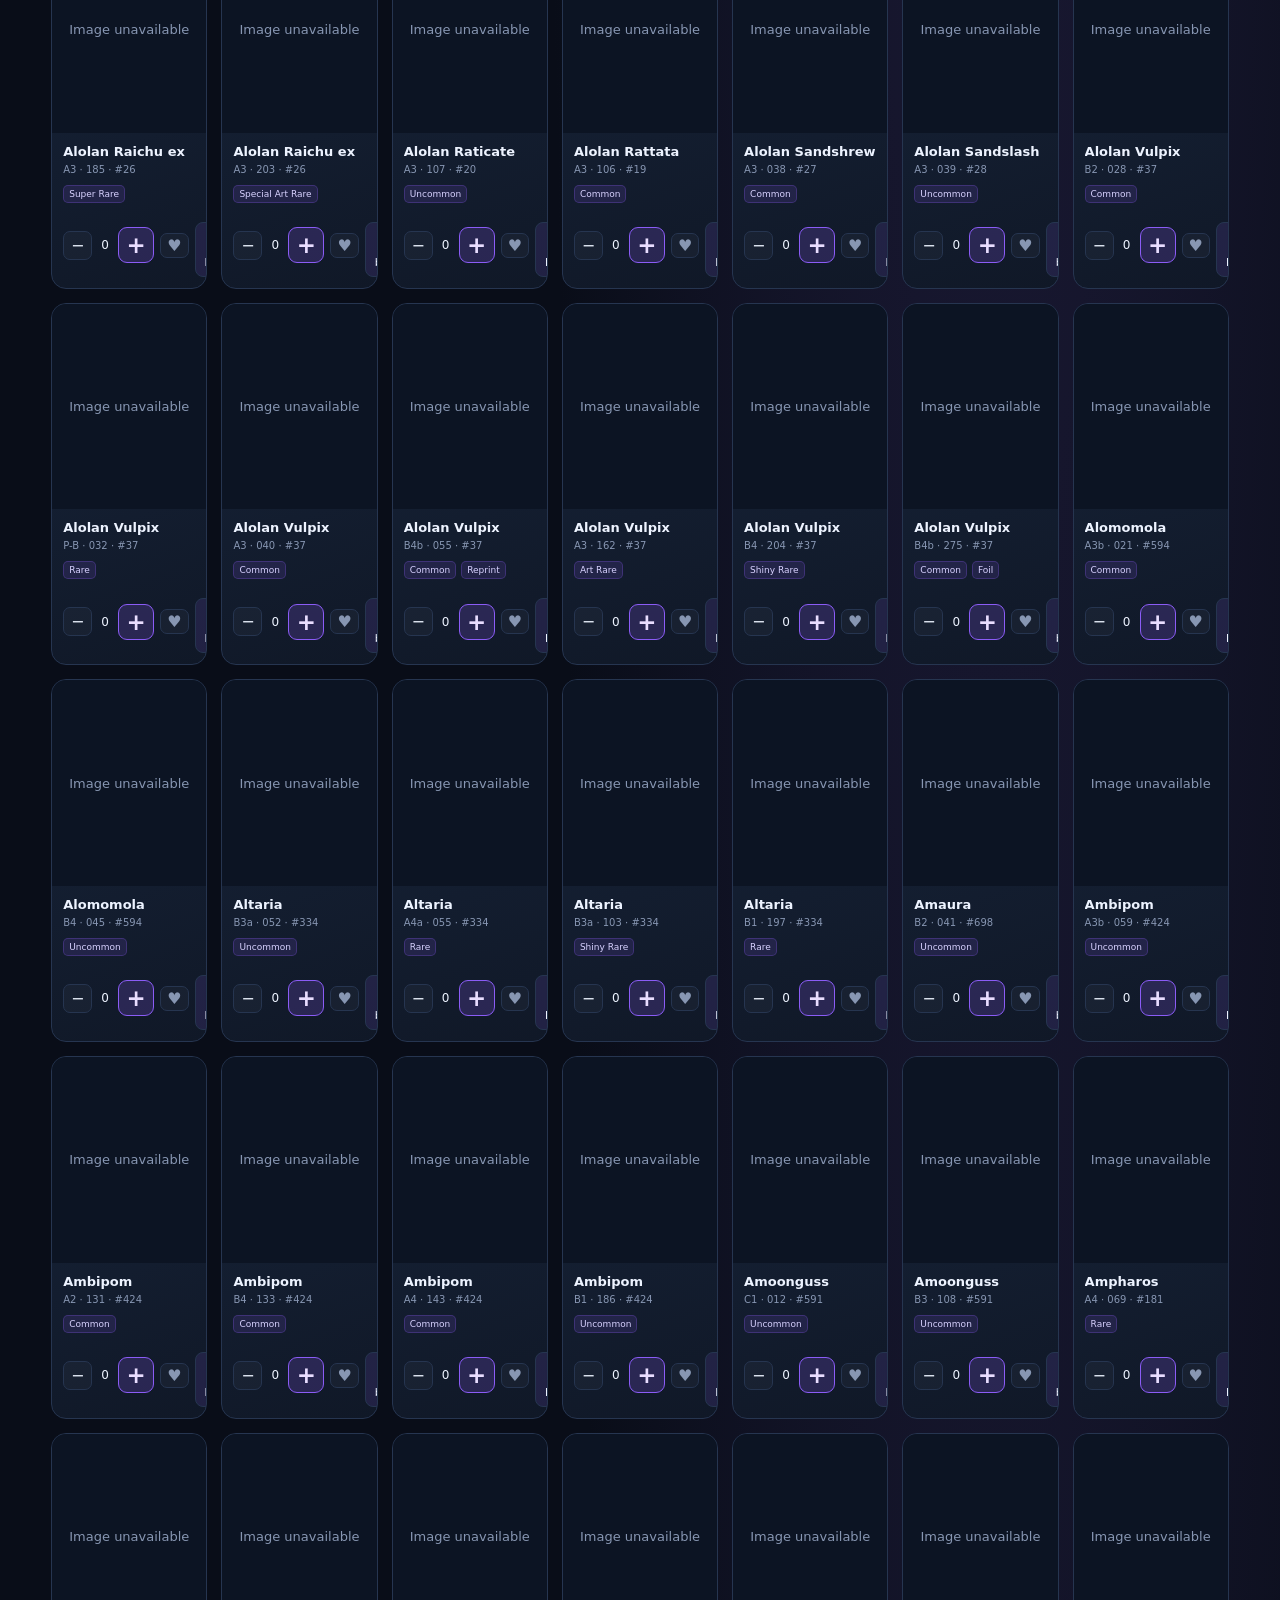
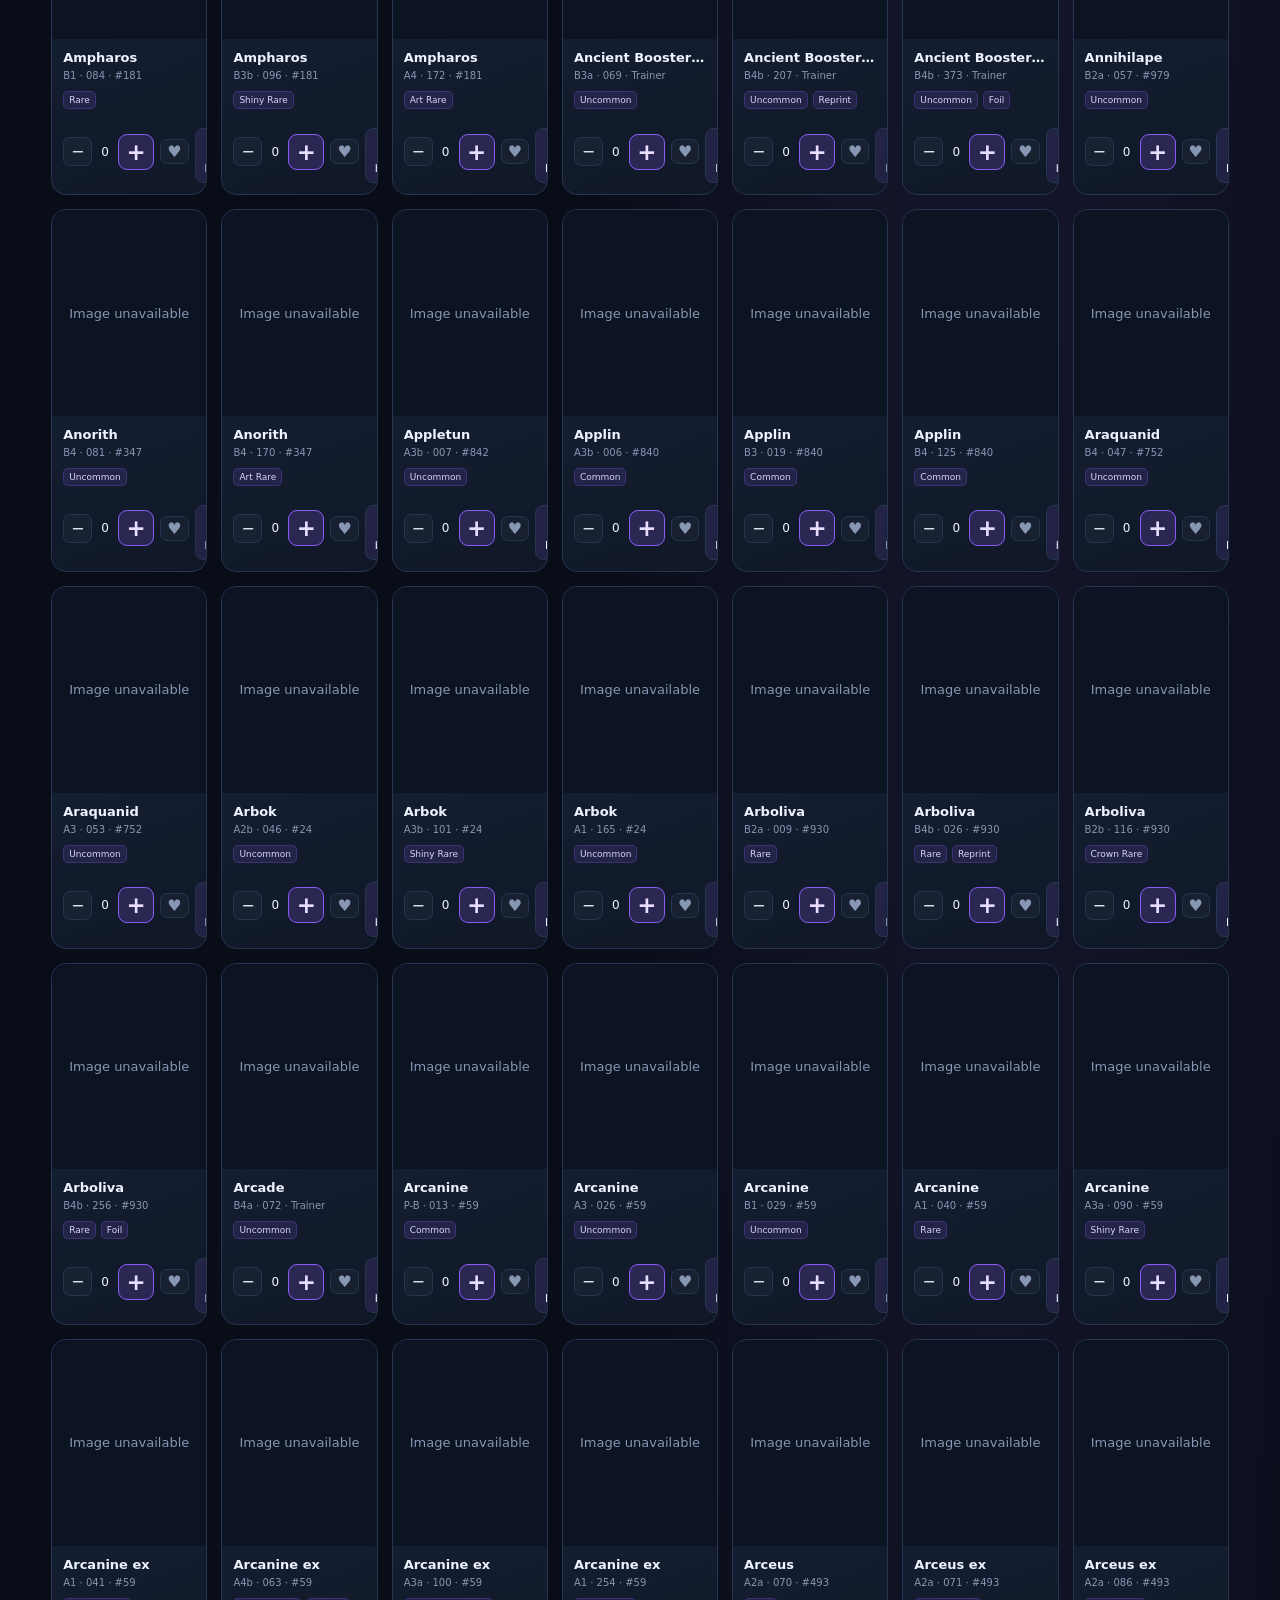
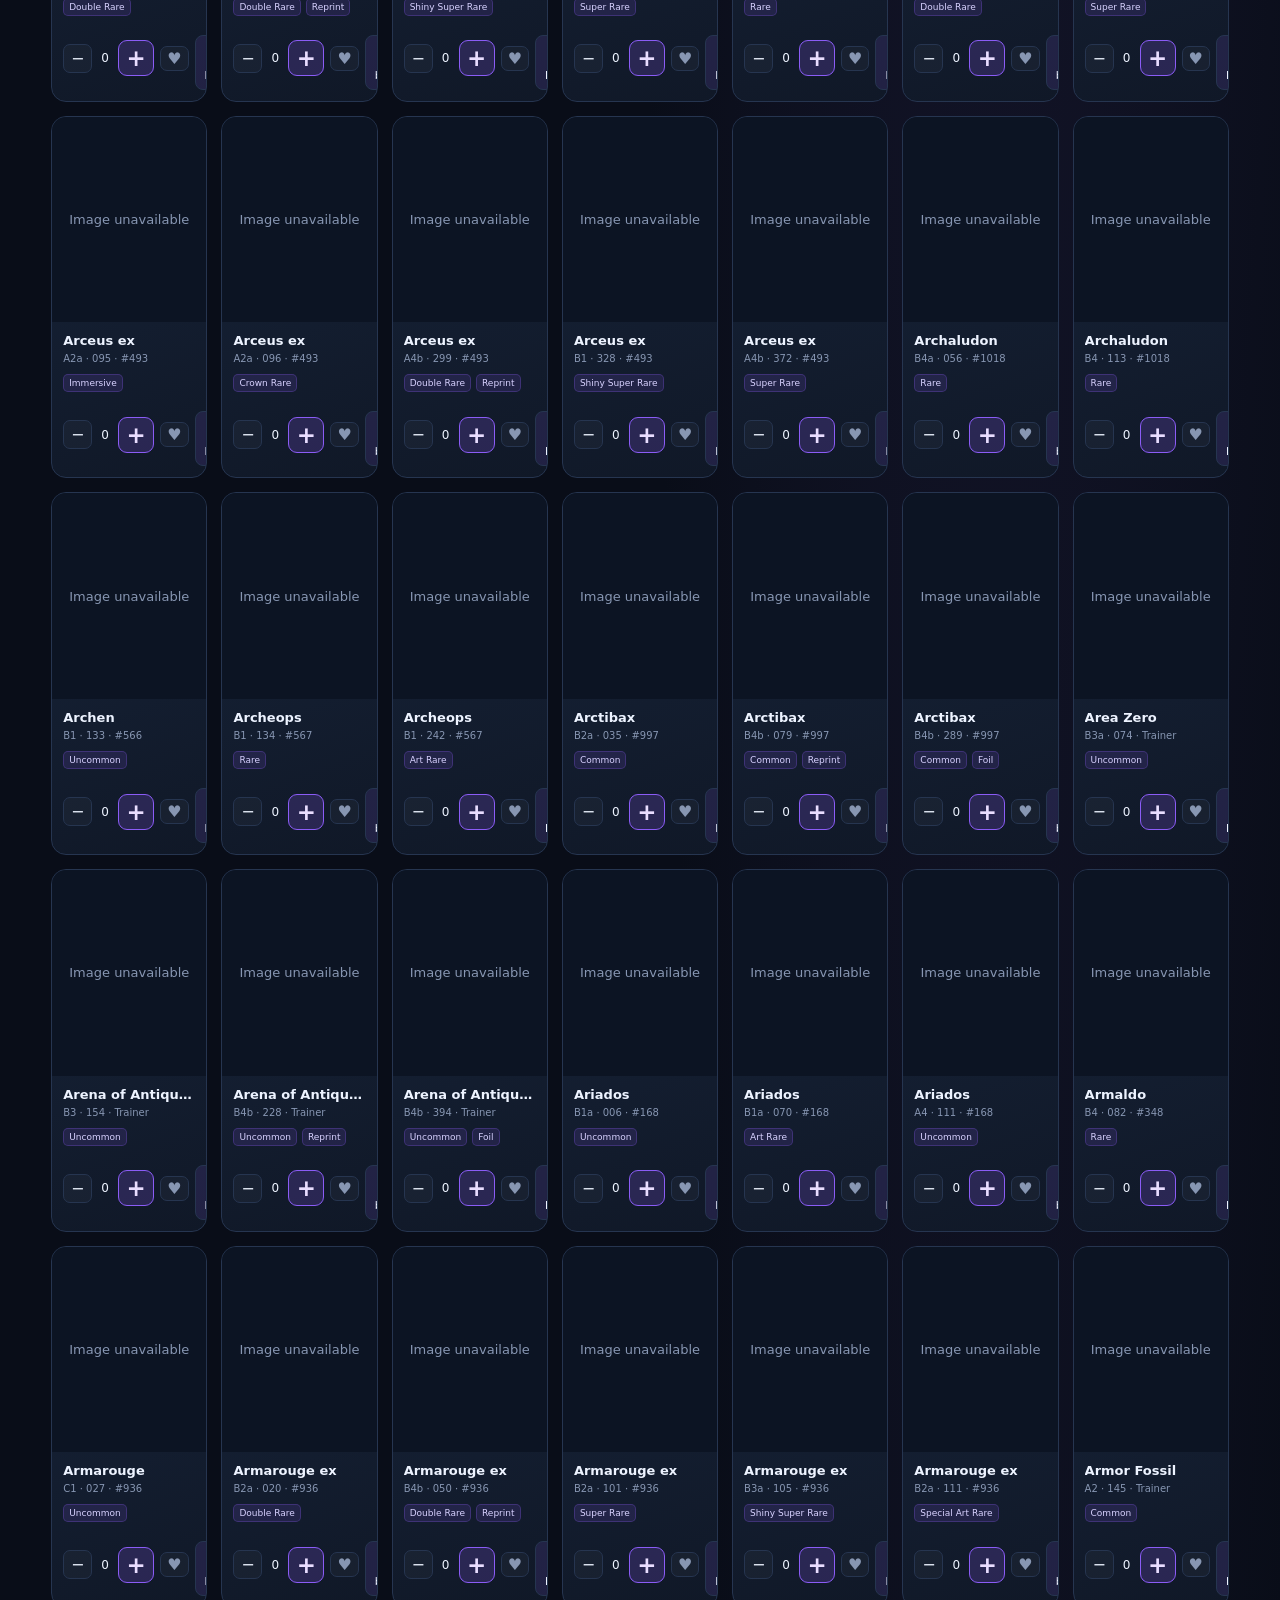
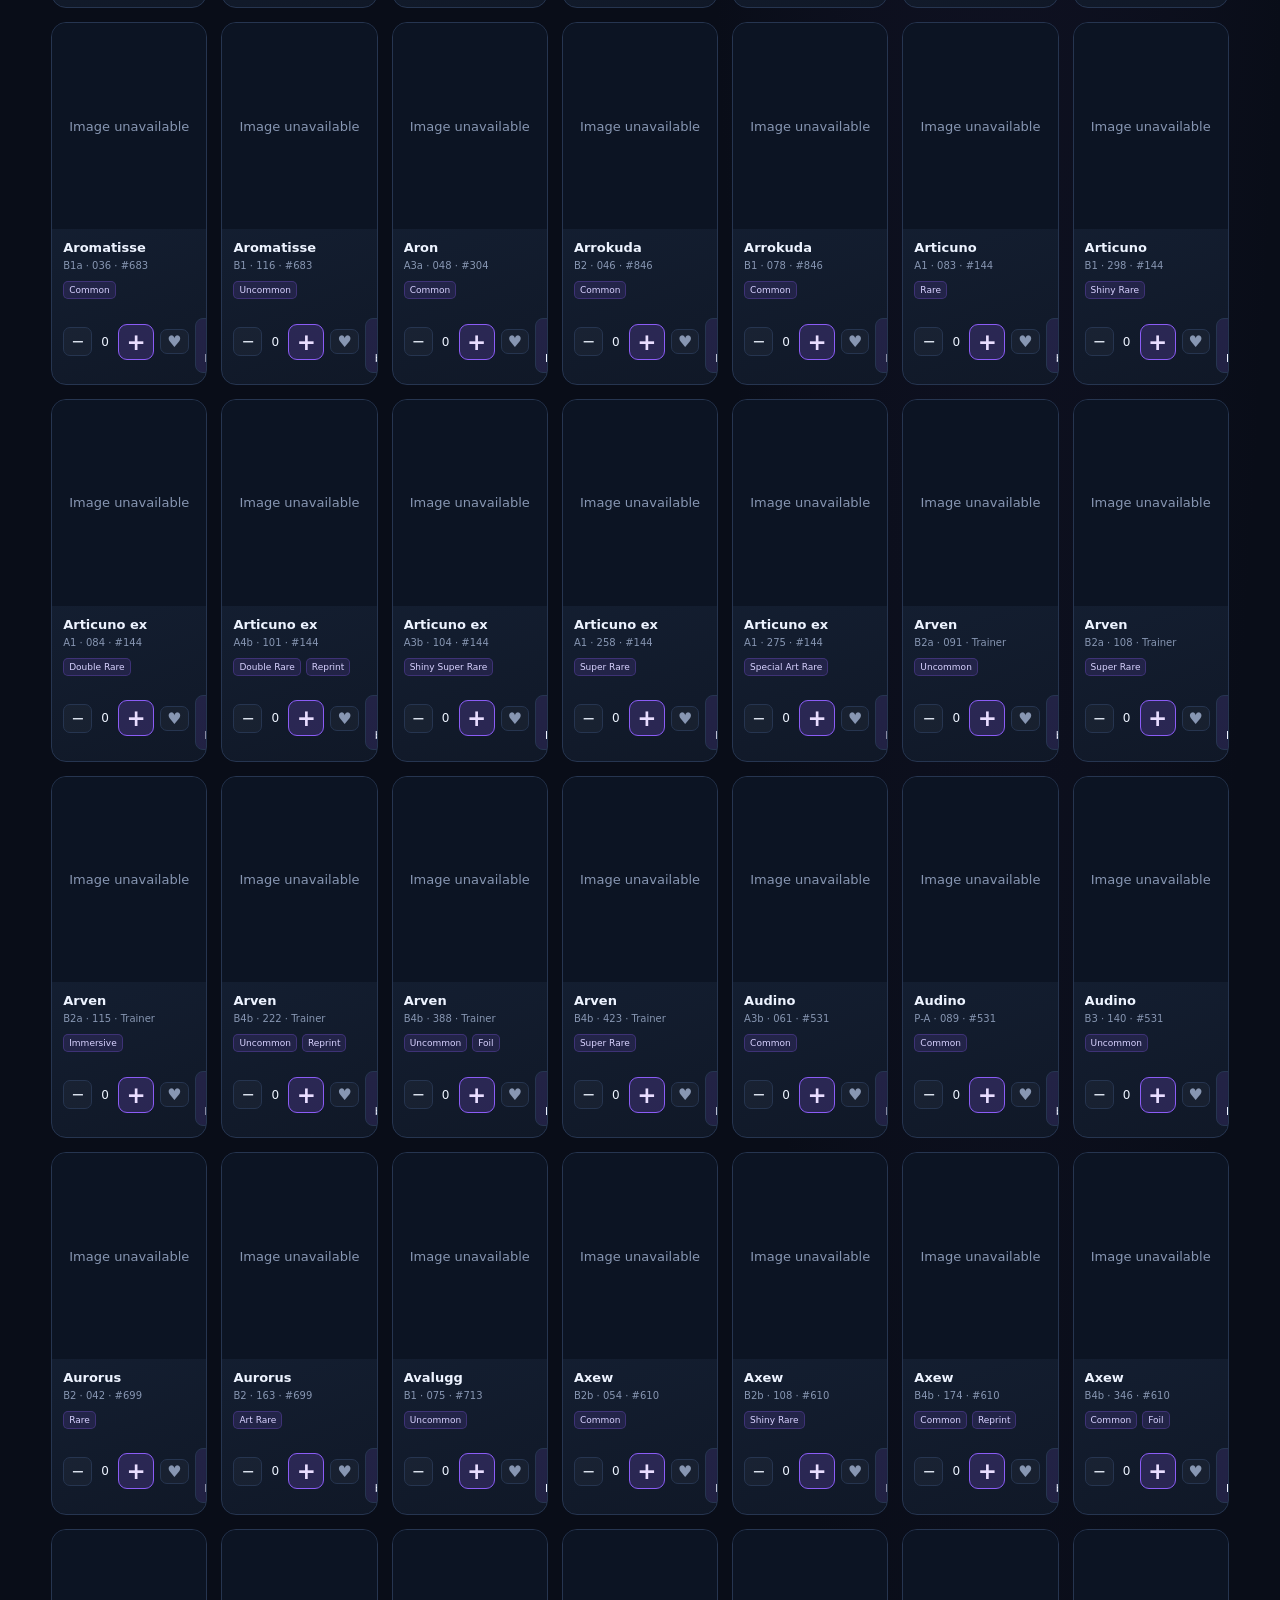
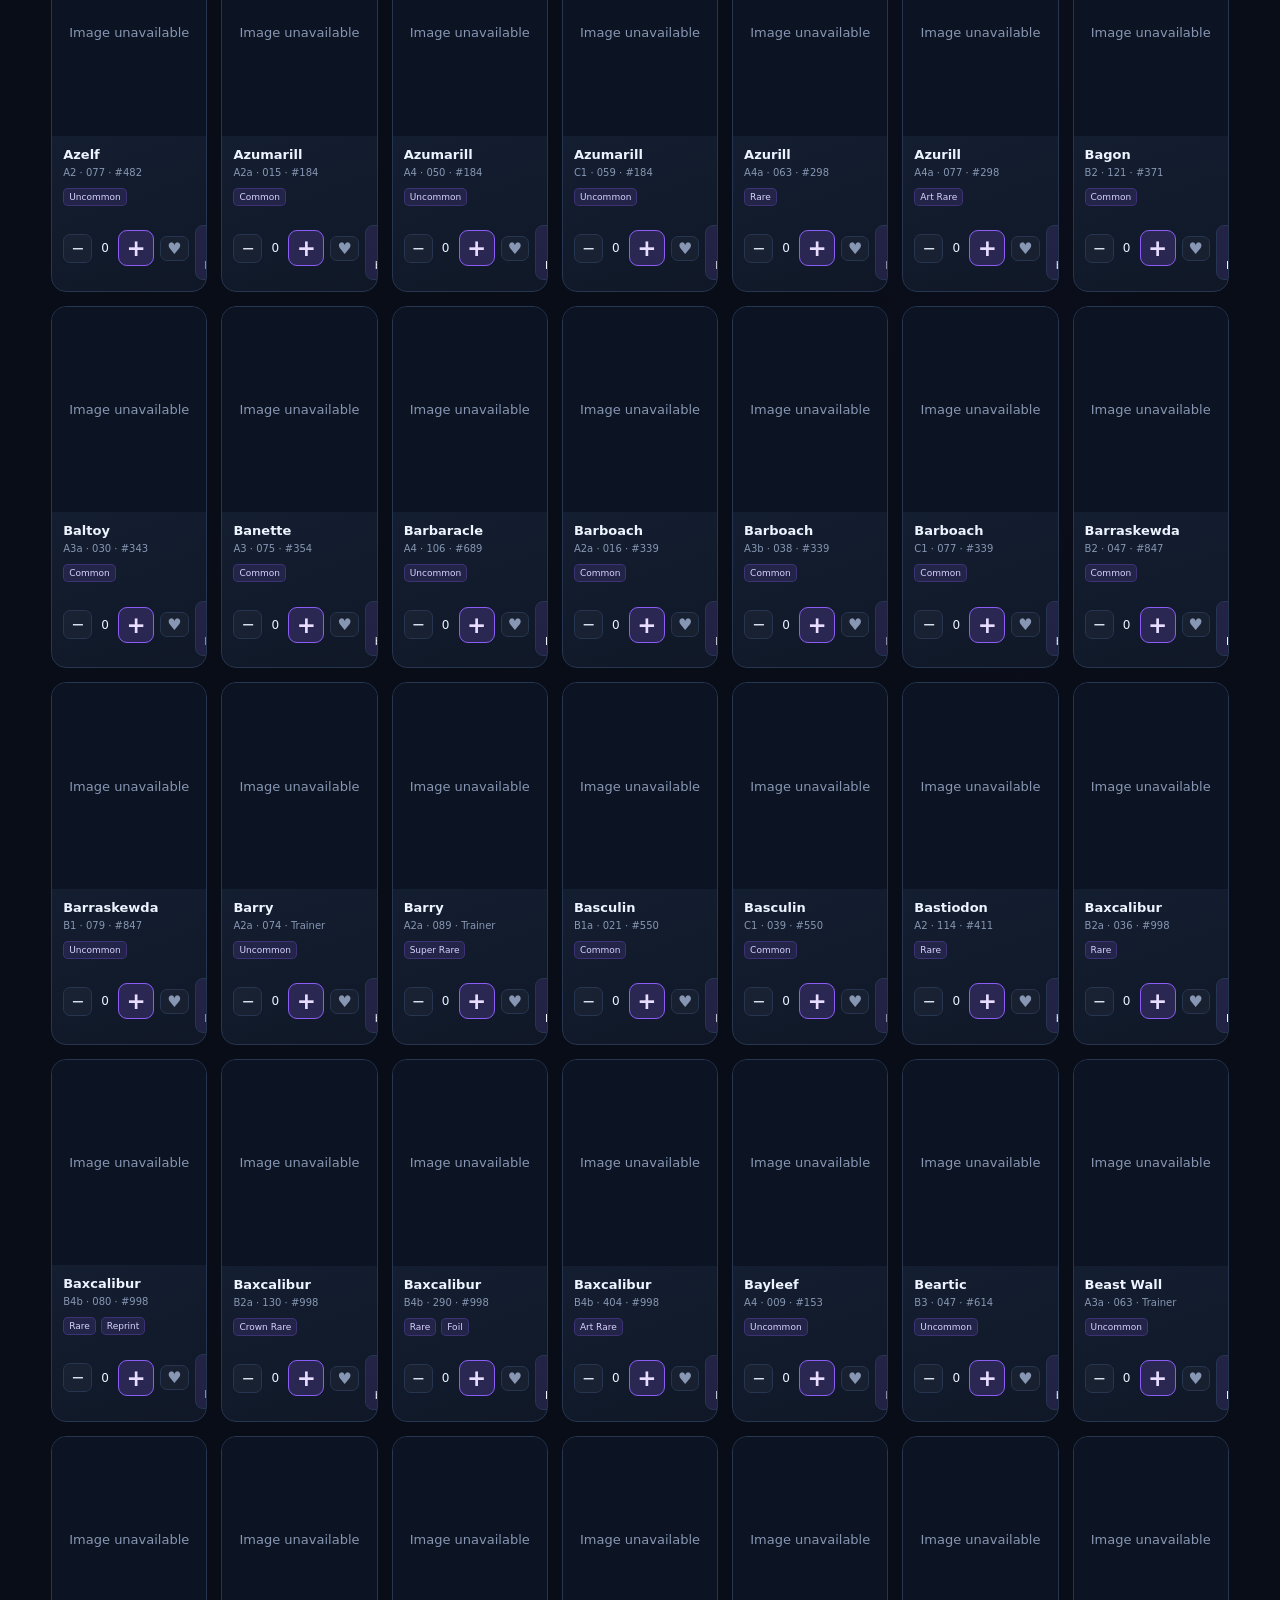
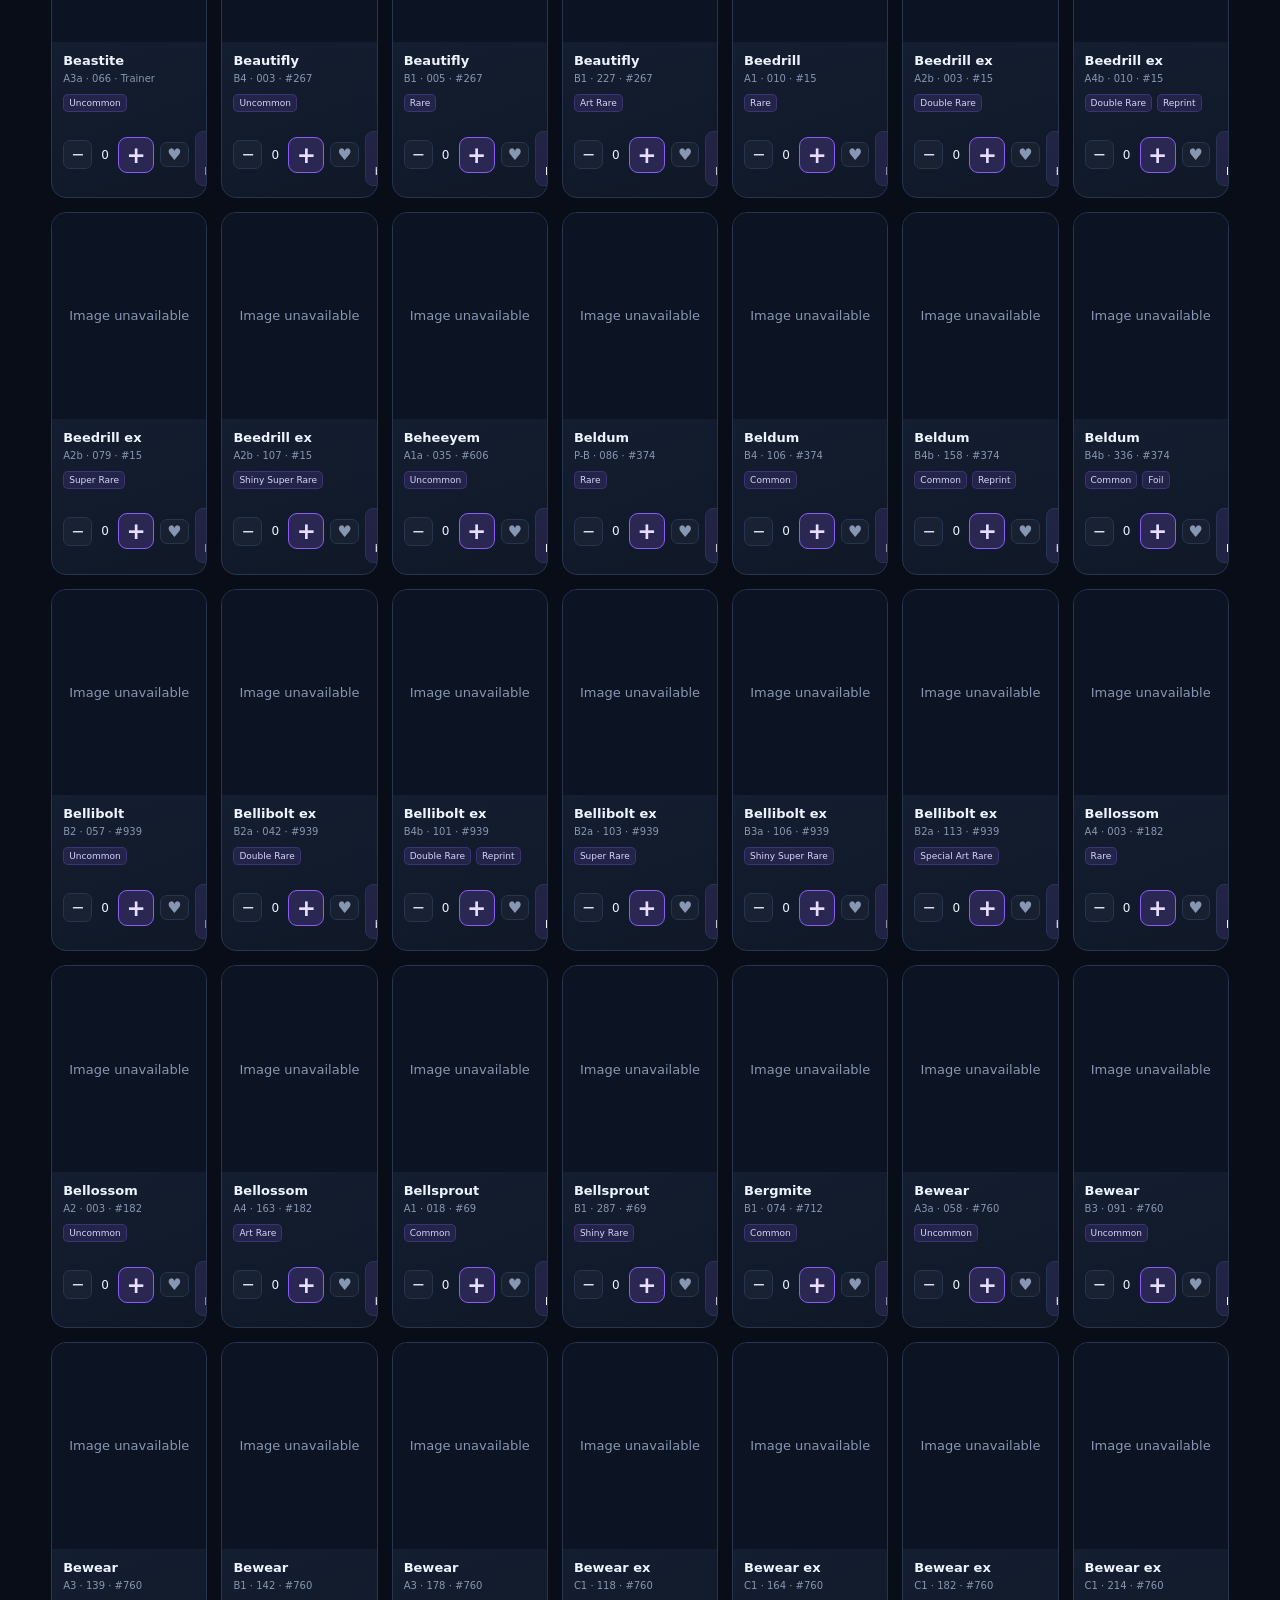
==== commit 9bc76247: "Refresh app script cache for scrolling and quick add" ====
--- a/index.html
+++ b/index.html
@@ -4,4 +4,4 @@
 <nav class="tabs"><button class="tab active" data-view="collection">Collection</button><button class="tab" data-view="kanto151">Original 151</button><button class="tab" data-view="expansions">Expansions</button><button class="tab" data-view="pokedex">Pokédex</button><button class="tab" data-view="wishlist">Wishlist</button><button class="tab" data-view="binders">Binders</button><button class="tab" data-view="binder-view">Binder View</button><button class="tab" data-view="stats">Statistics</button></nav>
 <section class="dashboard"><div class="toolbar"><label class="search-wrap"><span>⌕</span><input id="search" type="search" placeholder="Search cards or Pokémon…"></label><select id="sort-filter" aria-label="Sort cards"><option value="name-asc">Name: A–Z</option><option value="name-desc">Name: Z–A</option><option value="dex-asc">Pokédex: low to high</option><option value="dex-desc">Pokédex: high to low</option><option value="gen-asc">Generation: oldest to newest</option><option value="gen-desc">Generation: newest to oldest</option><option value="rarity-asc">Rarity: A–Z</option><option value="rarity-desc">Rarity: Z–A</option><option value="set-asc">Set: catalog order</option><option value="set-desc">Set: reverse order</option></select><div class="filter-dropdown" data-filter="set-filter"><button class="filter-toggle" type="button" aria-expanded="false">Expansion <span class="filter-count"></span><span class="chevron">▾</span></button><div class="filter-menu" id="set-filter" role="group" aria-label="Filter by expansion"></div></div><div class="filter-dropdown" data-filter="region-filter"><button class="filter-toggle" type="button" aria-expanded="false">Region / Gen <span class="filter-count"></span><span class="chevron">▾</span></button><div class="filter-menu" id="region-filter" role="group" aria-label="Filter by Pokémon region and generation"></div></div><div class="filter-dropdown" data-filter="rarity-filter"><button class="filter-toggle" type="button" aria-expanded="false">Rarity <span class="filter-count"></span><span class="chevron">▾</span></button><div class="filter-menu" id="rarity-filter" role="group" aria-label="Filter by rarity"></div></div><div class="filter-dropdown" data-filter="artist-filter"><button class="filter-toggle" type="button" aria-expanded="false">Artist <span class="filter-count"></span><span class="chevron">▾</span></button><div class="filter-menu" id="artist-filter" role="group" aria-label="Filter by artist or illustrator"></div></div><div class="filter-dropdown" data-filter="type-filter"><button class="filter-toggle" type="button" aria-expanded="false">Card type <span class="filter-count"></span><span class="chevron">▾</span></button><div class="filter-menu" id="type-filter" role="group" aria-label="Filter by card type"><label><input type="checkbox" value="pokemon"> Pokémon</label><label><input type="checkbox" value="trainer"> Trainer</label></div></div><div class="filter-dropdown" data-filter="ownership-filter"><button class="filter-toggle" type="button" aria-expanded="false">Ownership <span class="filter-count"></span><span class="chevron">▾</span></button><div class="filter-menu" id="ownership-filter" role="group" aria-label="Filter by ownership"><label><input type="checkbox" value="owned"> Owned</label><label><input type="checkbox" value="missing"> Missing</label><label><input type="checkbox" value="wishlist"> Wishlist</label></div></div></div><div id="mass-update-toggle" class="mass-update-toggle" style="display:none"><button type="button" class="secondary">Mass update</button><span>Build a batch of collection additions from the filtered cards.</span></div><div class="results-line"><span id="result-count">Loading cards…</span><span id="view-caption">ALL CARD VERSIONS</span></div><div id="content" class="card-grid"><div class="loading">Preparing your card catalog…</div></div></section></main>
 <footer><span>POCKETDEX · Independent fan-made tracker</span><span>Card data: <a href="https://github.com/Vociferix/ptcgp-data" target="_blank" rel="noreferrer">Vociferix/ptcgp-data</a></span></footer>
-<dialog id="settings-dialog"><form method="dialog" class="dialog-head"><div><p class="eyebrow">PRIVATE COLLECTION STORAGE</p><h2>Connect your collection</h2></div><button class="icon-btn" aria-label="Close">×</button></form><div class="dialog-body"><p>Your catalog is public. Your owned counts and wishlist belong in <strong>PTCGP-Collection-Private</strong>. GitHub sync is blocked until GitHub confirms that repository is private.</p><label class="field-label" for="github-token">Fine-grained GitHub token</label><input id="github-token" type="password" placeholder="github_pat_…" autocomplete="off"><p class="hint">Create a token for only cedarparkjacob/PTCGP-Collection-Private with Contents: Read and write. It stays in this page's memory, not localStorage. Any modified site JavaScript running while entered could access it.</p><div class="button-row"><button id="connect-github" class="primary" type="button">Check private repository</button><button id="sync-github" class="secondary" type="button">Sync now</button></div><p id="github-message" class="message" role="status">Not connected.</p><div class="divider"></div><h3>Backup and restore</h3><div class="button-row"><button id="export-data" class="secondary" type="button">Export collection JSON</button><label class="file-button">Import JSON<input id="import-data" type="file" accept="application/json"></label></div><p class="hint">A local browser copy is kept automatically. Export regularly as an additional backup.</p></div></dialog><script src="app.js?v=app-version-1" defer></script></body></html>+<dialog id="settings-dialog"><form method="dialog" class="dialog-head"><div><p class="eyebrow">PRIVATE COLLECTION STORAGE</p><h2>Connect your collection</h2></div><button class="icon-btn" aria-label="Close">×</button></form><div class="dialog-body"><p>Your catalog is public. Your owned counts and wishlist belong in <strong>PTCGP-Collection-Private</strong>. GitHub sync is blocked until GitHub confirms that repository is private.</p><label class="field-label" for="github-token">Fine-grained GitHub token</label><input id="github-token" type="password" placeholder="github_pat_…" autocomplete="off"><p class="hint">Create a token for only cedarparkjacob/PTCGP-Collection-Private with Contents: Read and write. It stays in this page's memory, not localStorage. Any modified site JavaScript running while entered could access it.</p><div class="button-row"><button id="connect-github" class="primary" type="button">Check private repository</button><button id="sync-github" class="secondary" type="button">Sync now</button></div><p id="github-message" class="message" role="status">Not connected.</p><div class="divider"></div><h3>Backup and restore</h3><div class="button-row"><button id="export-data" class="secondary" type="button">Export collection JSON</button><label class="file-button">Import JSON<input id="import-data" type="file" accept="application/json"></label></div><p class="hint">A local browser copy is kept automatically. Export regularly as an additional backup.</p></div></dialog><script src="app.js?v=rolling-add-1" defer></script></body></html>
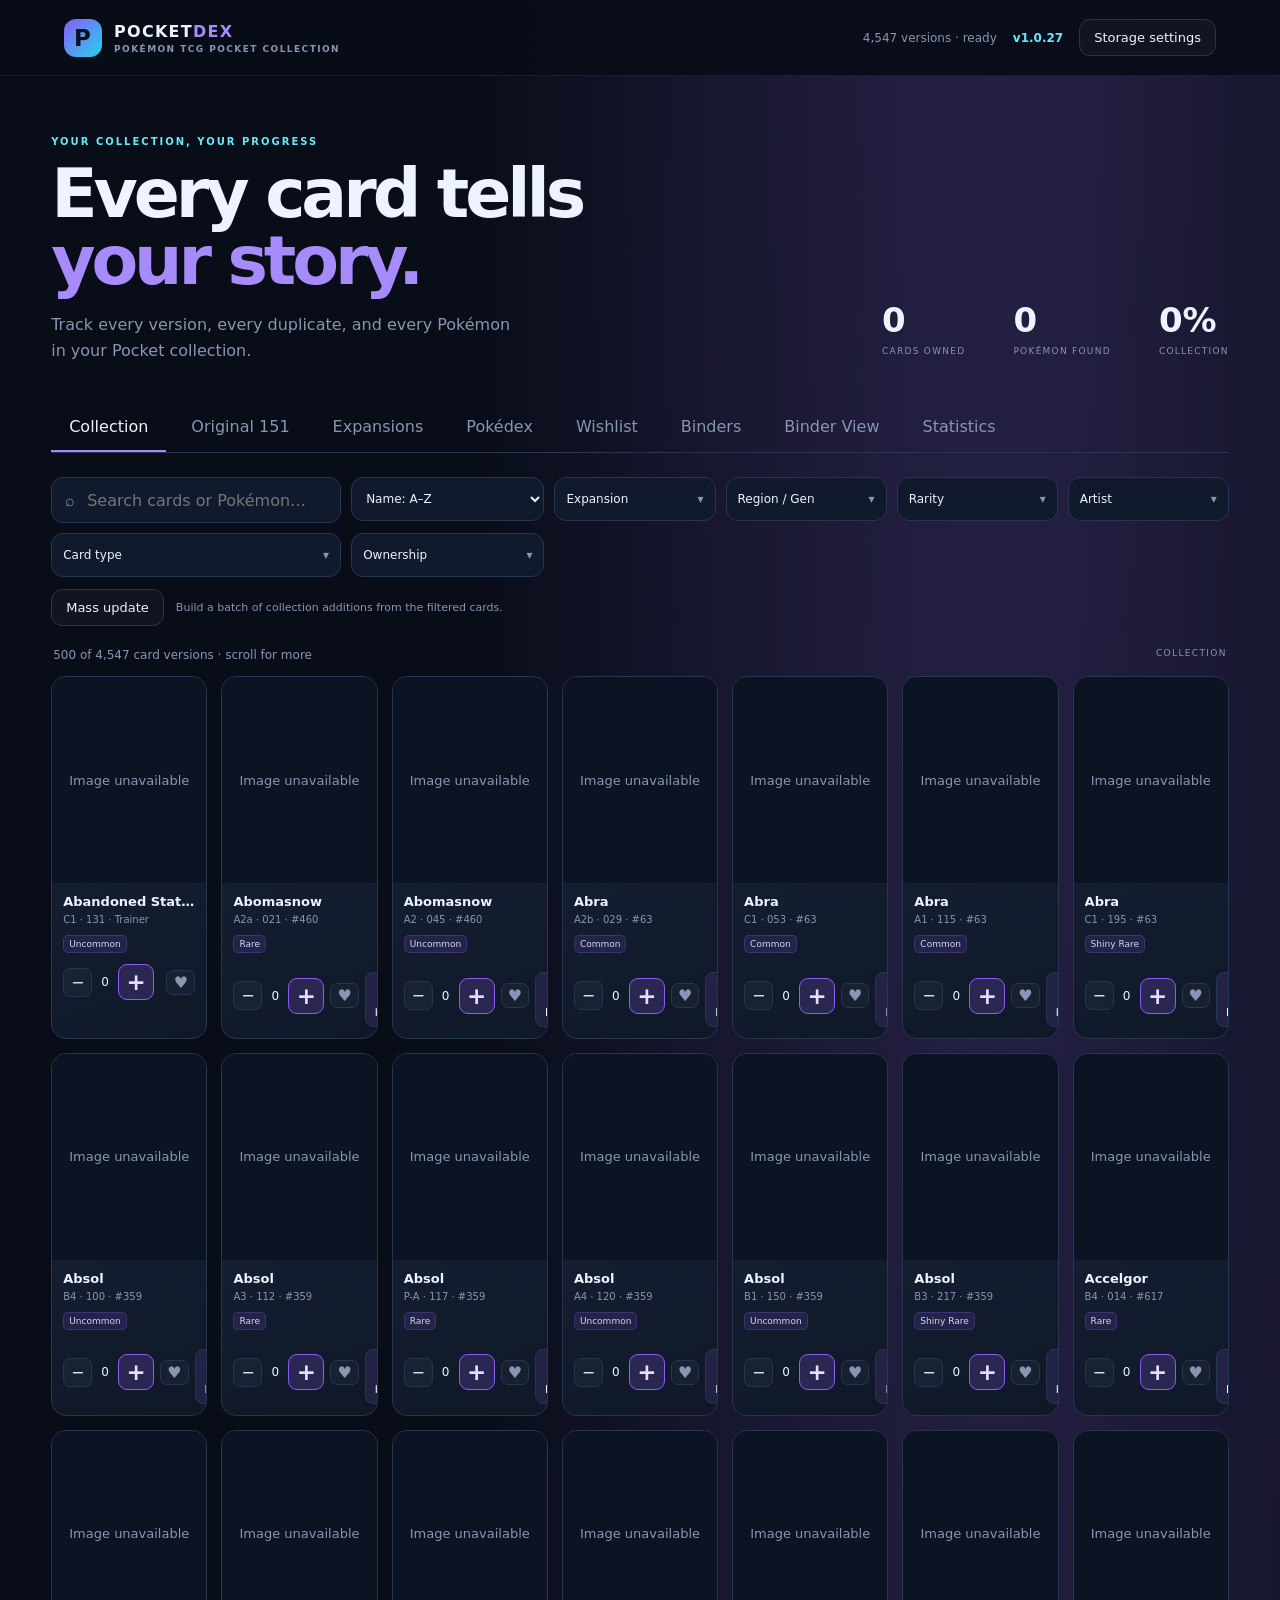
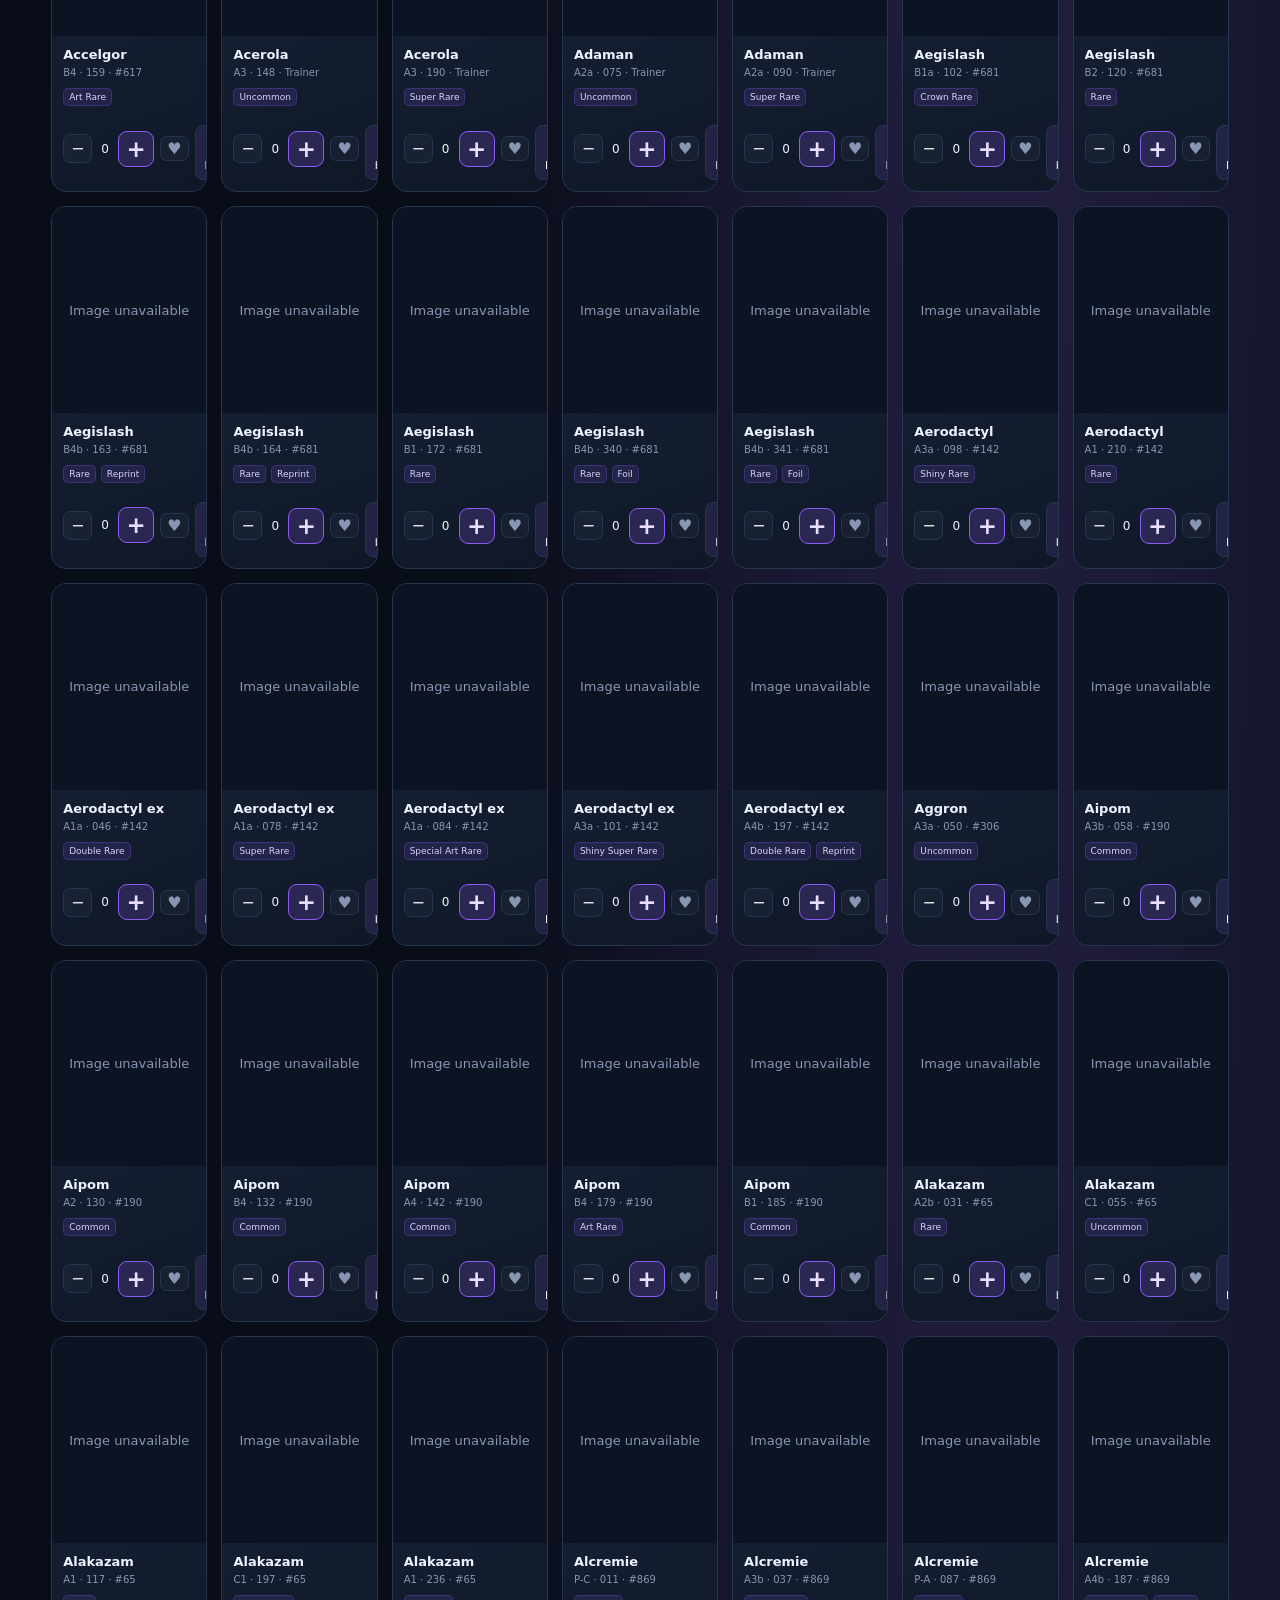
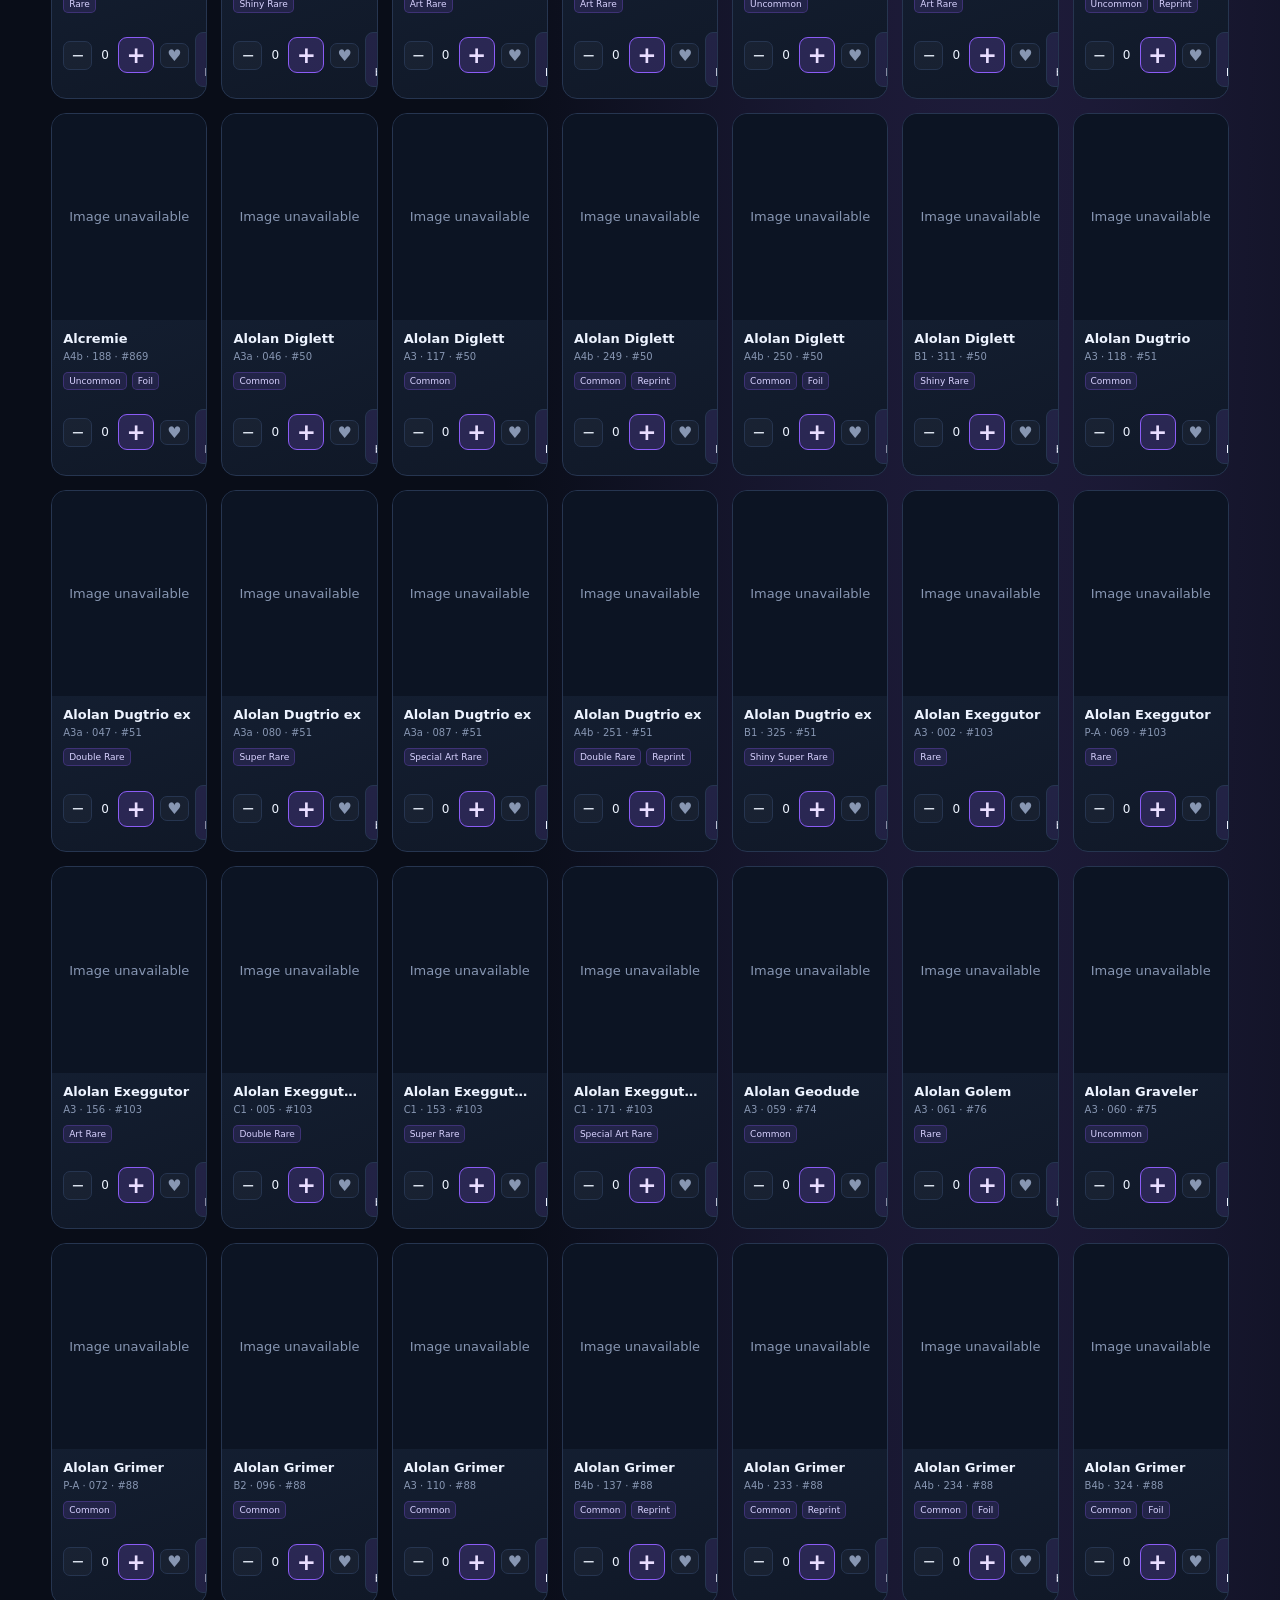
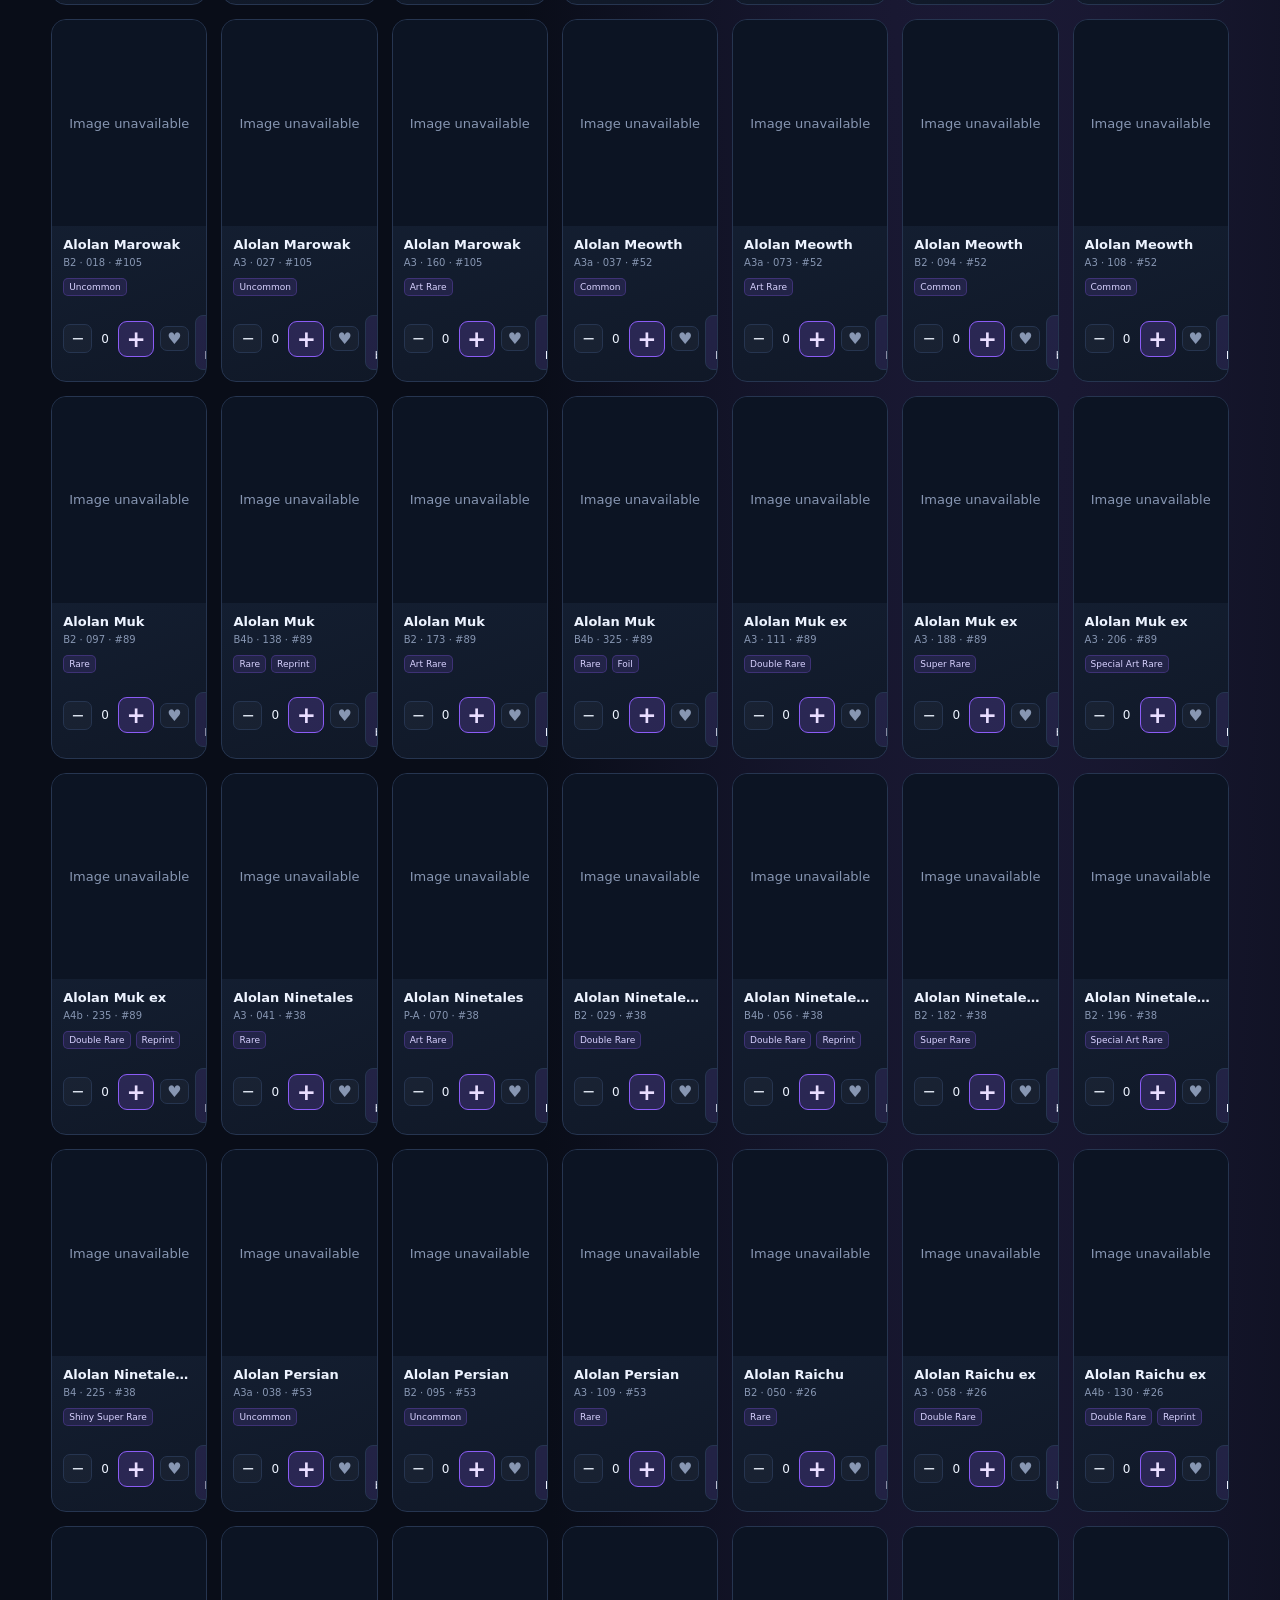
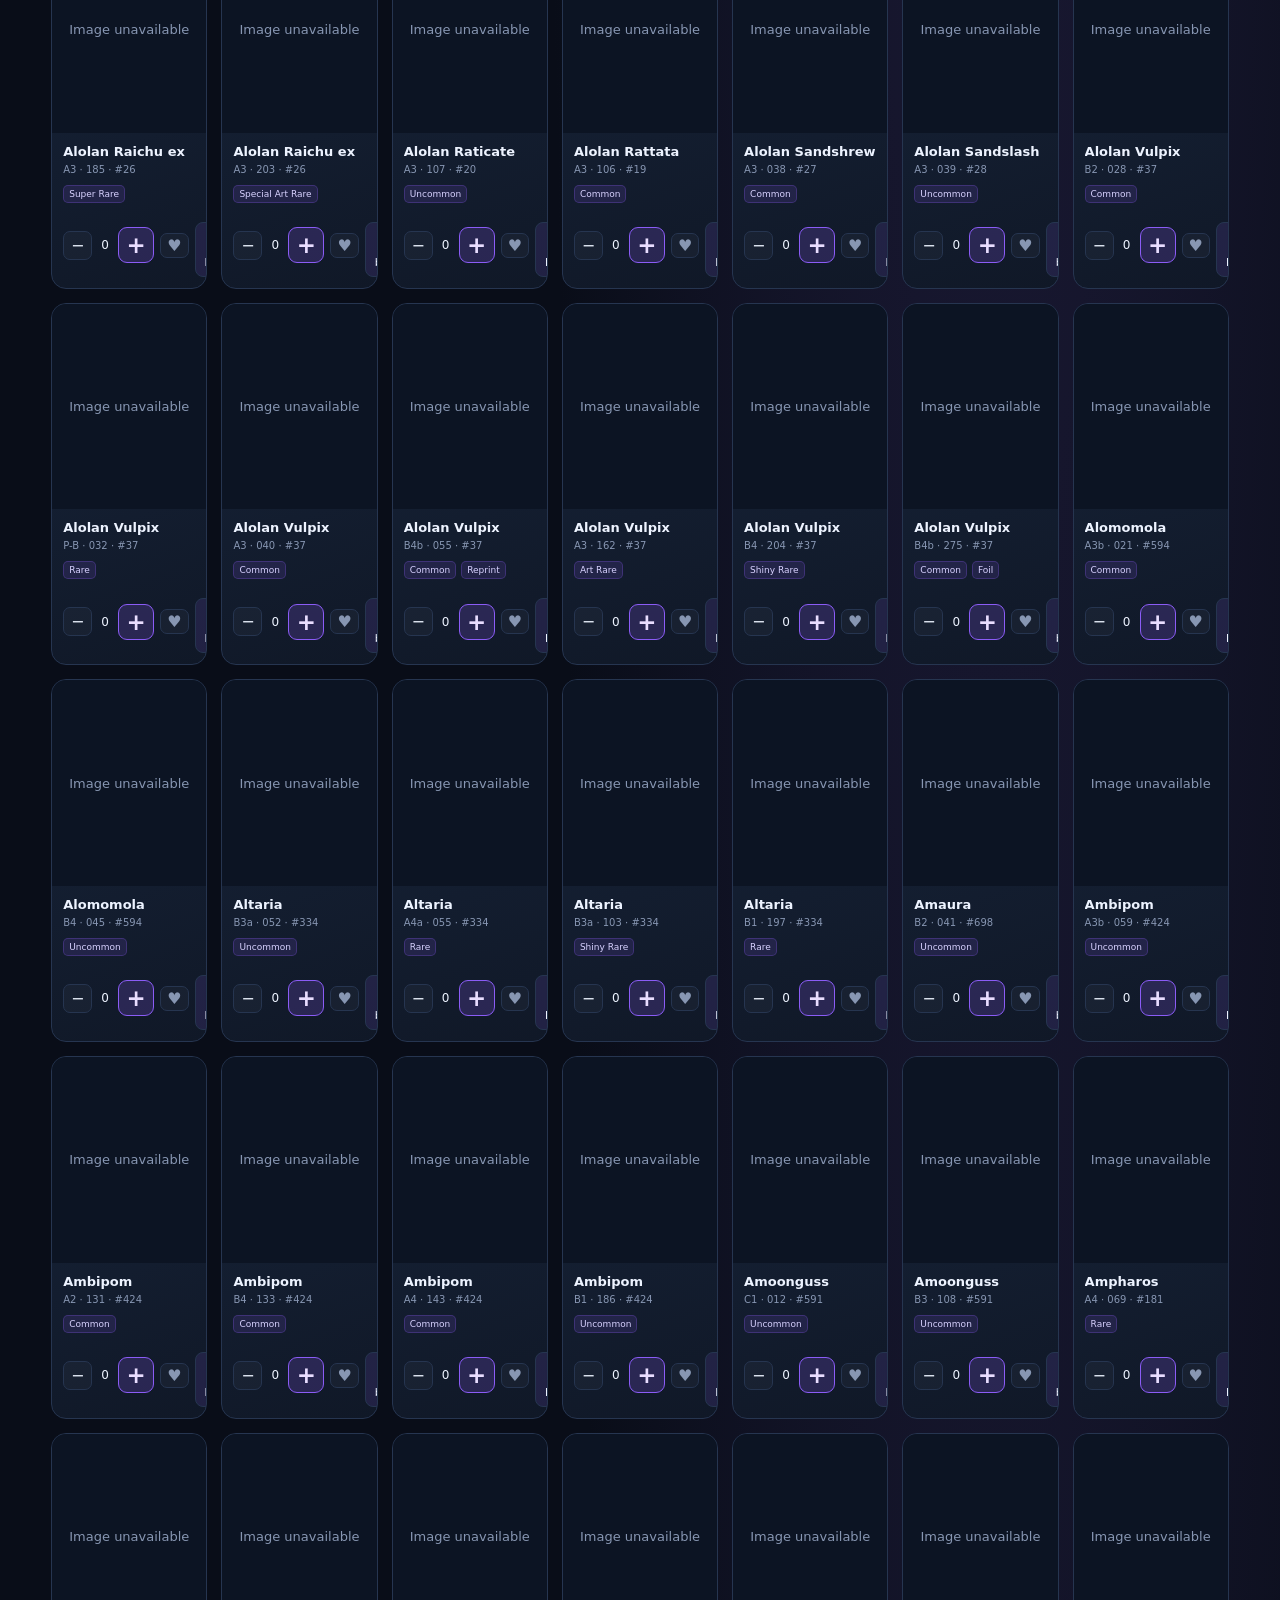
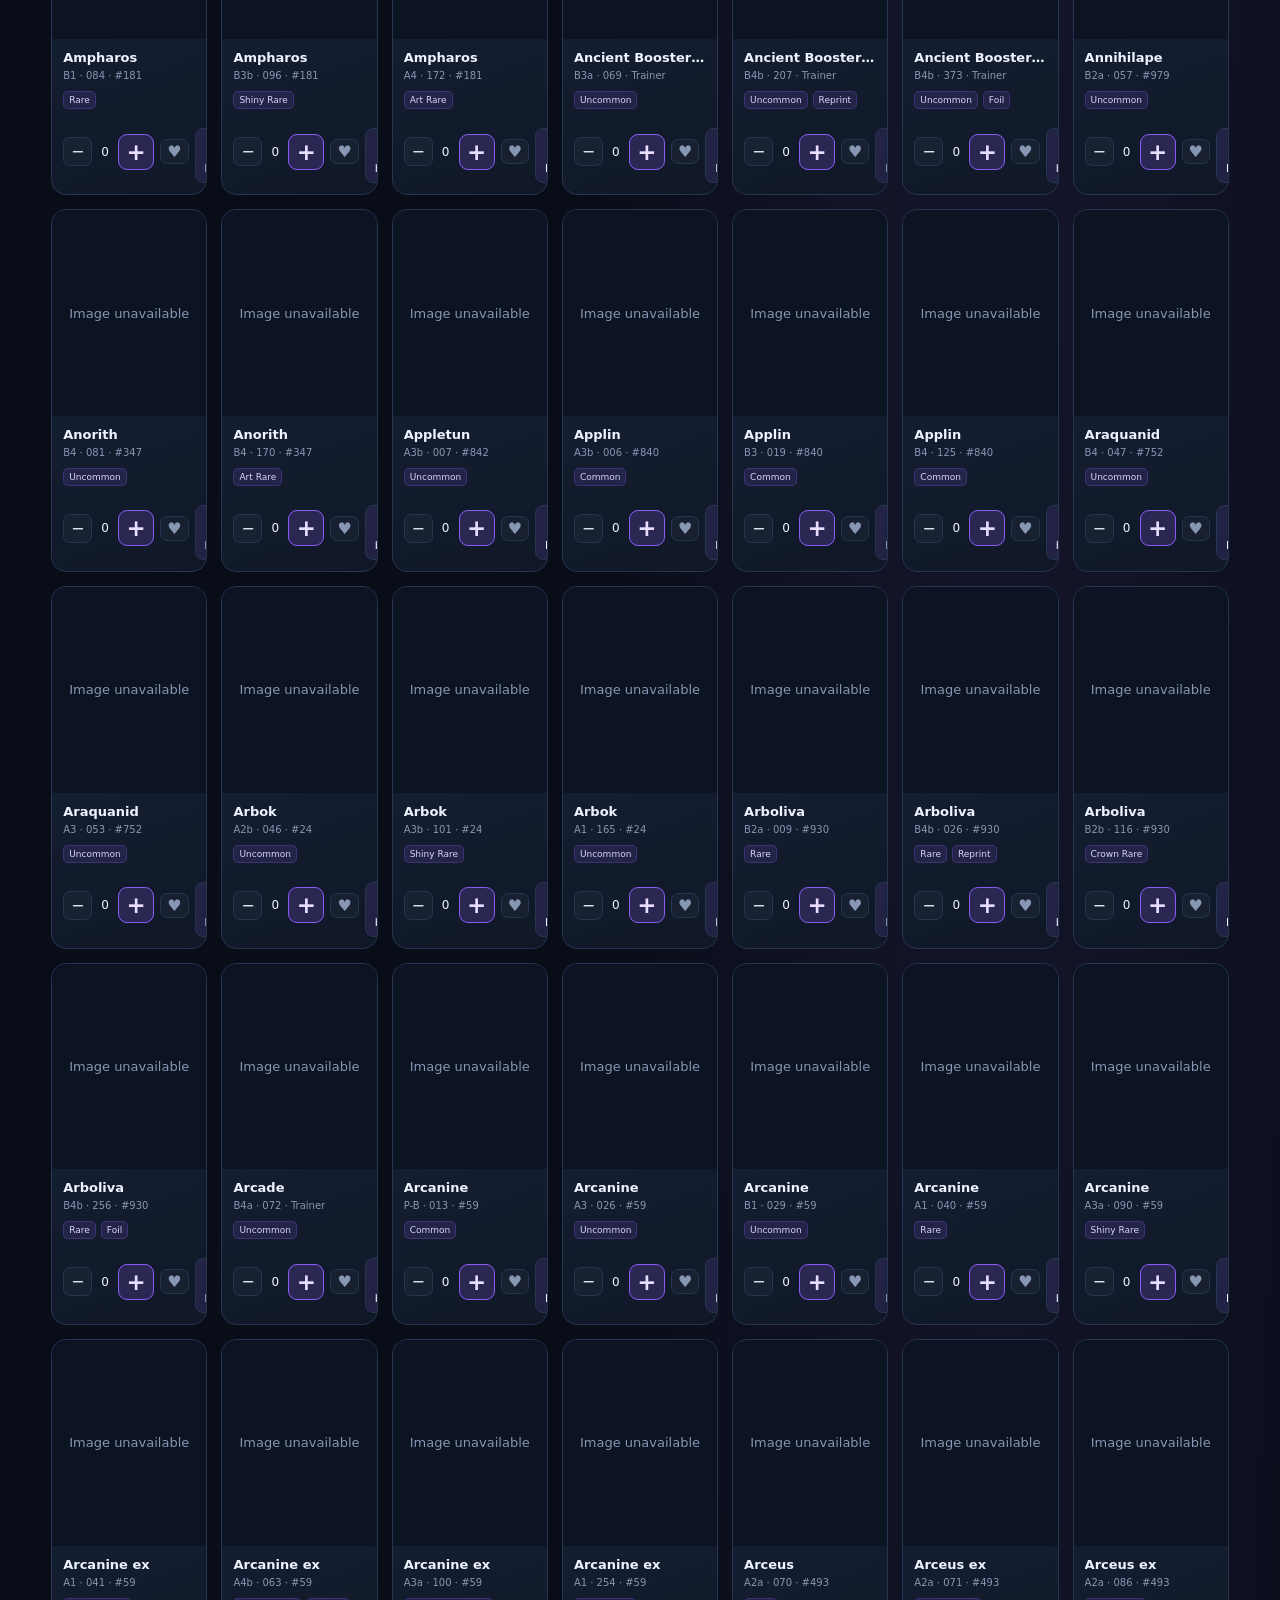
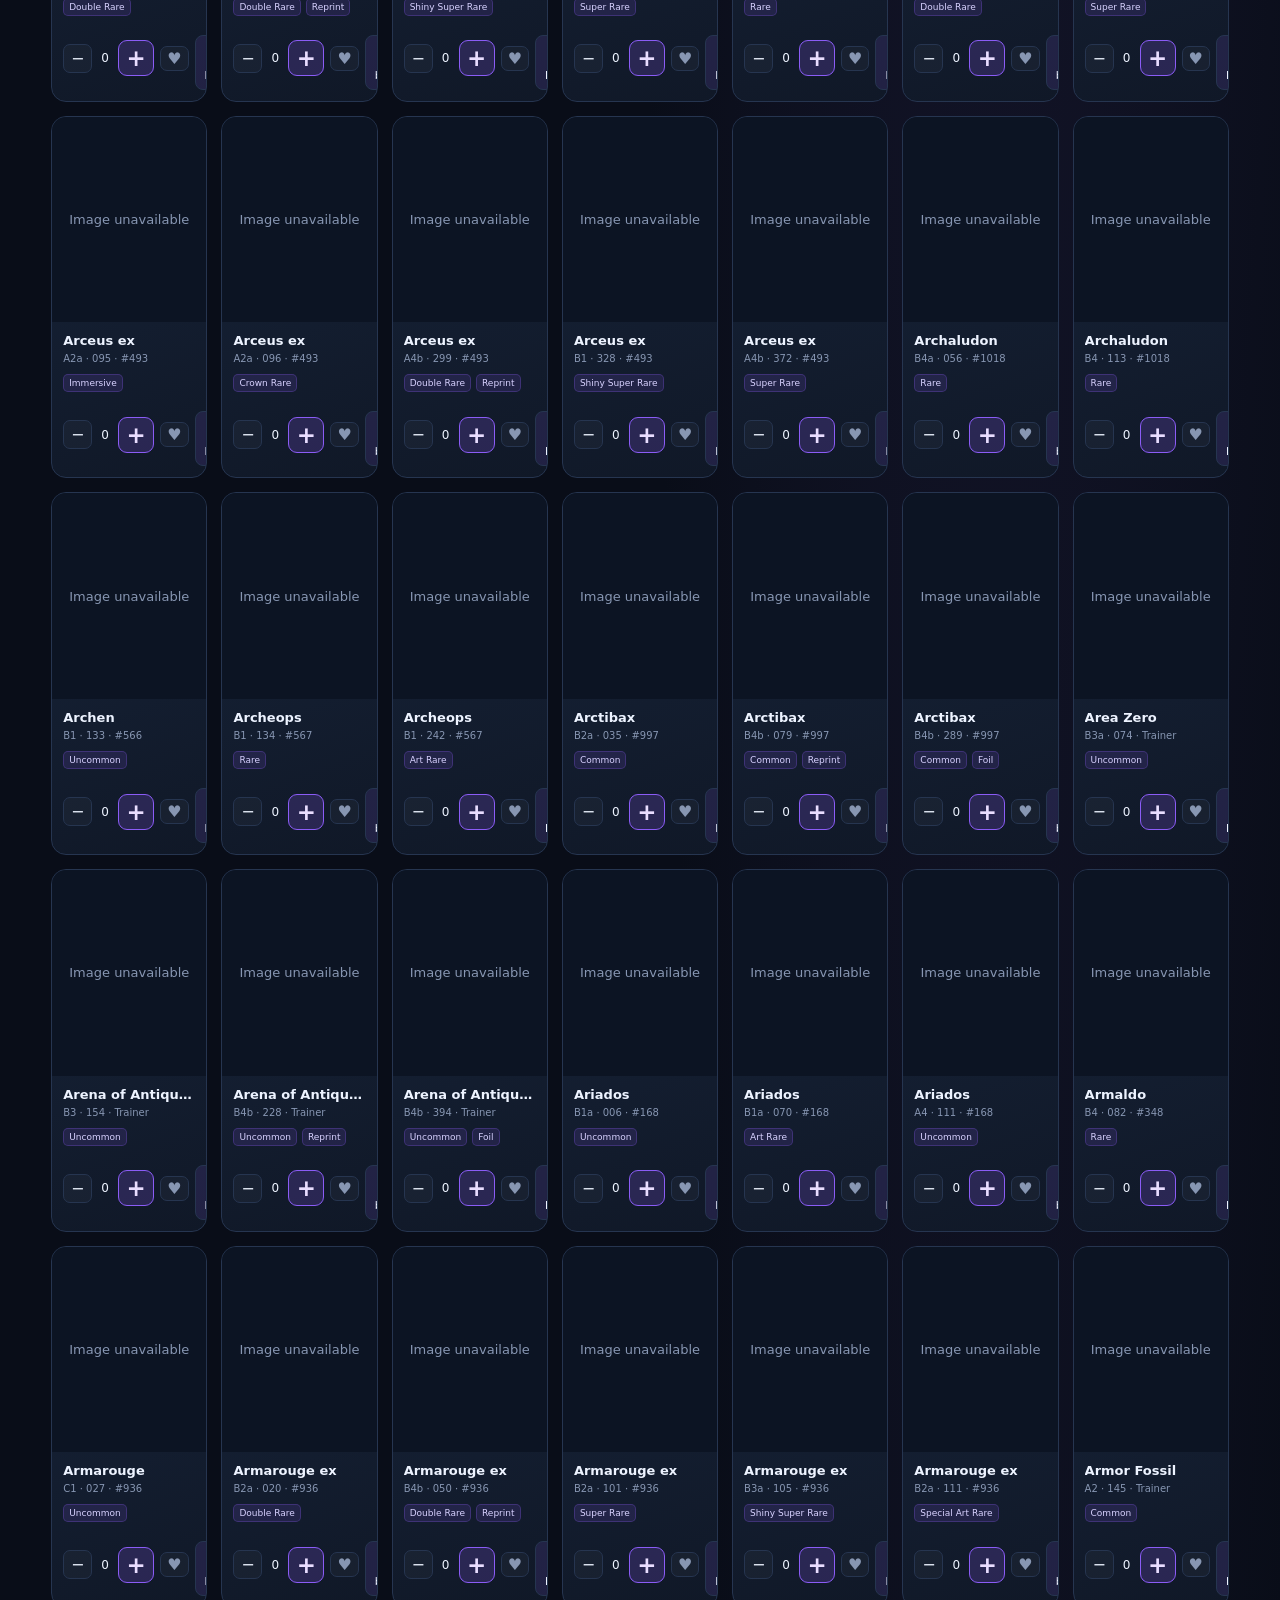
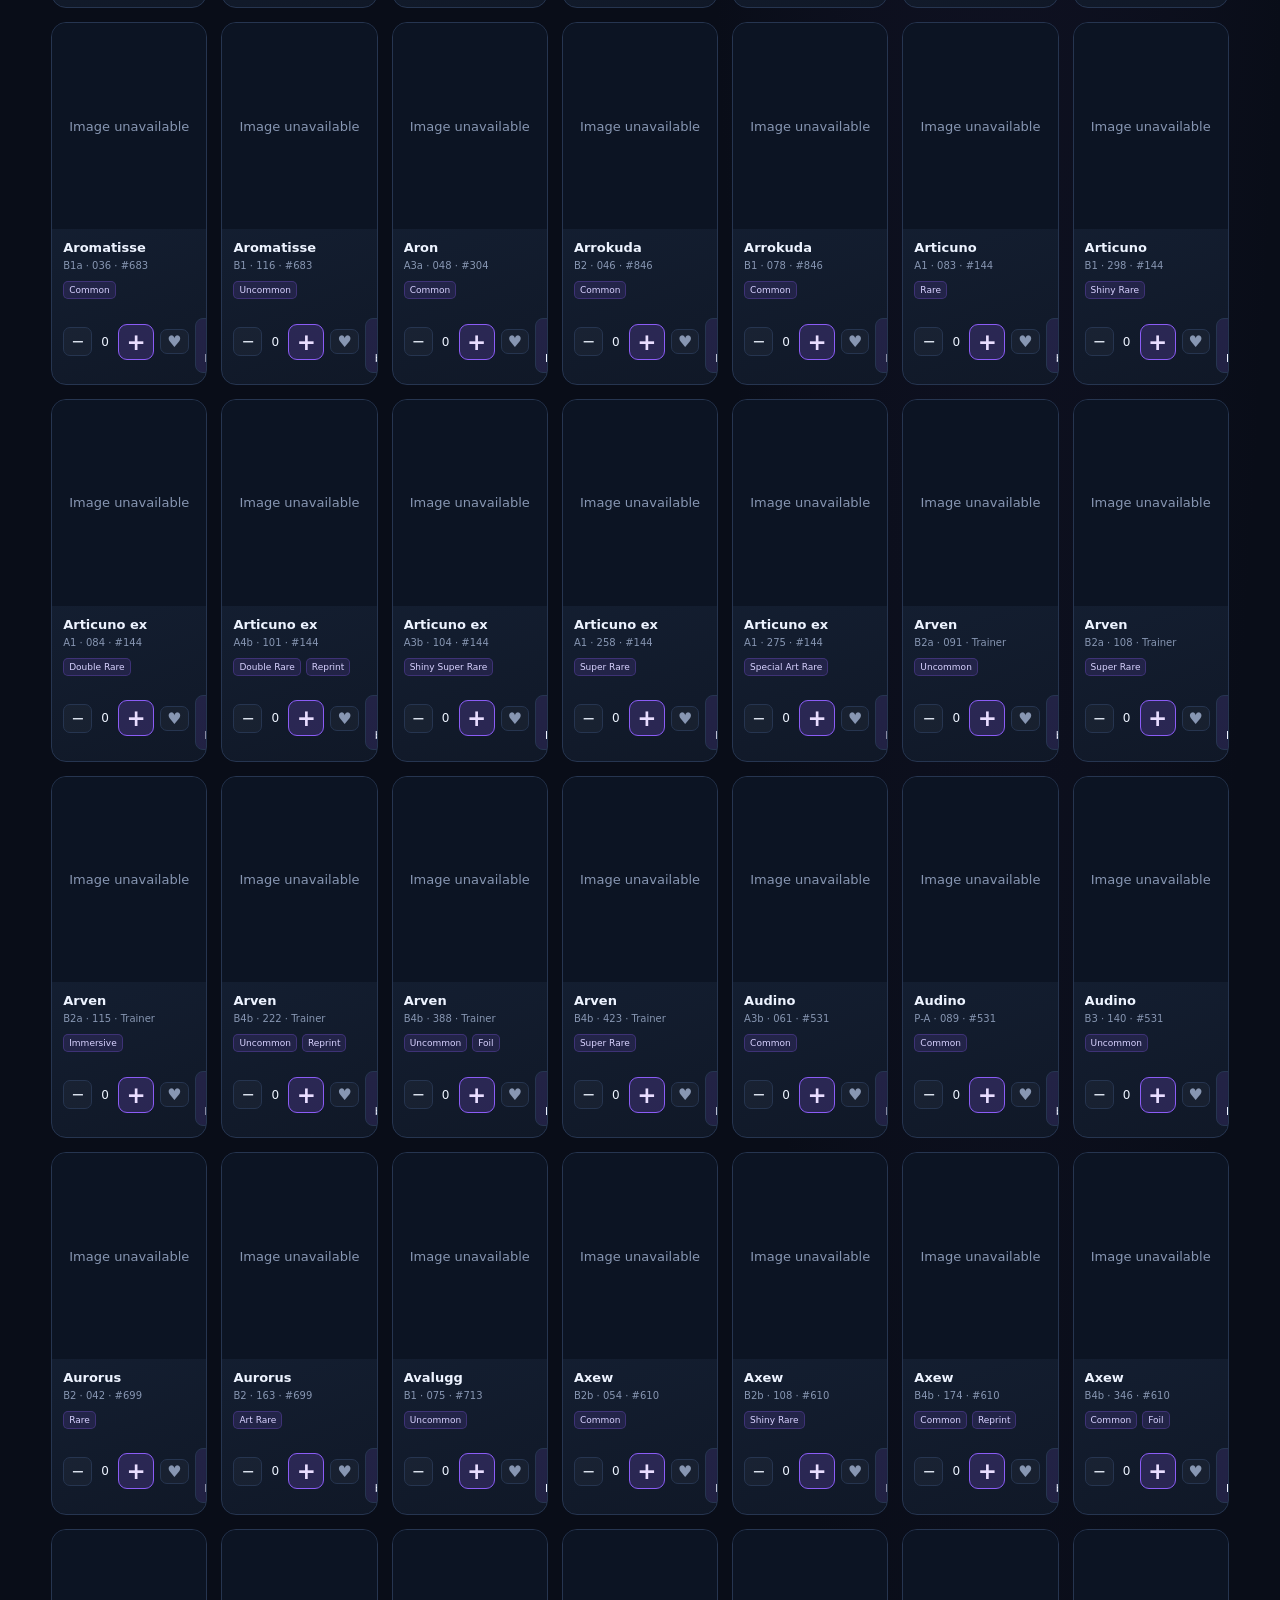
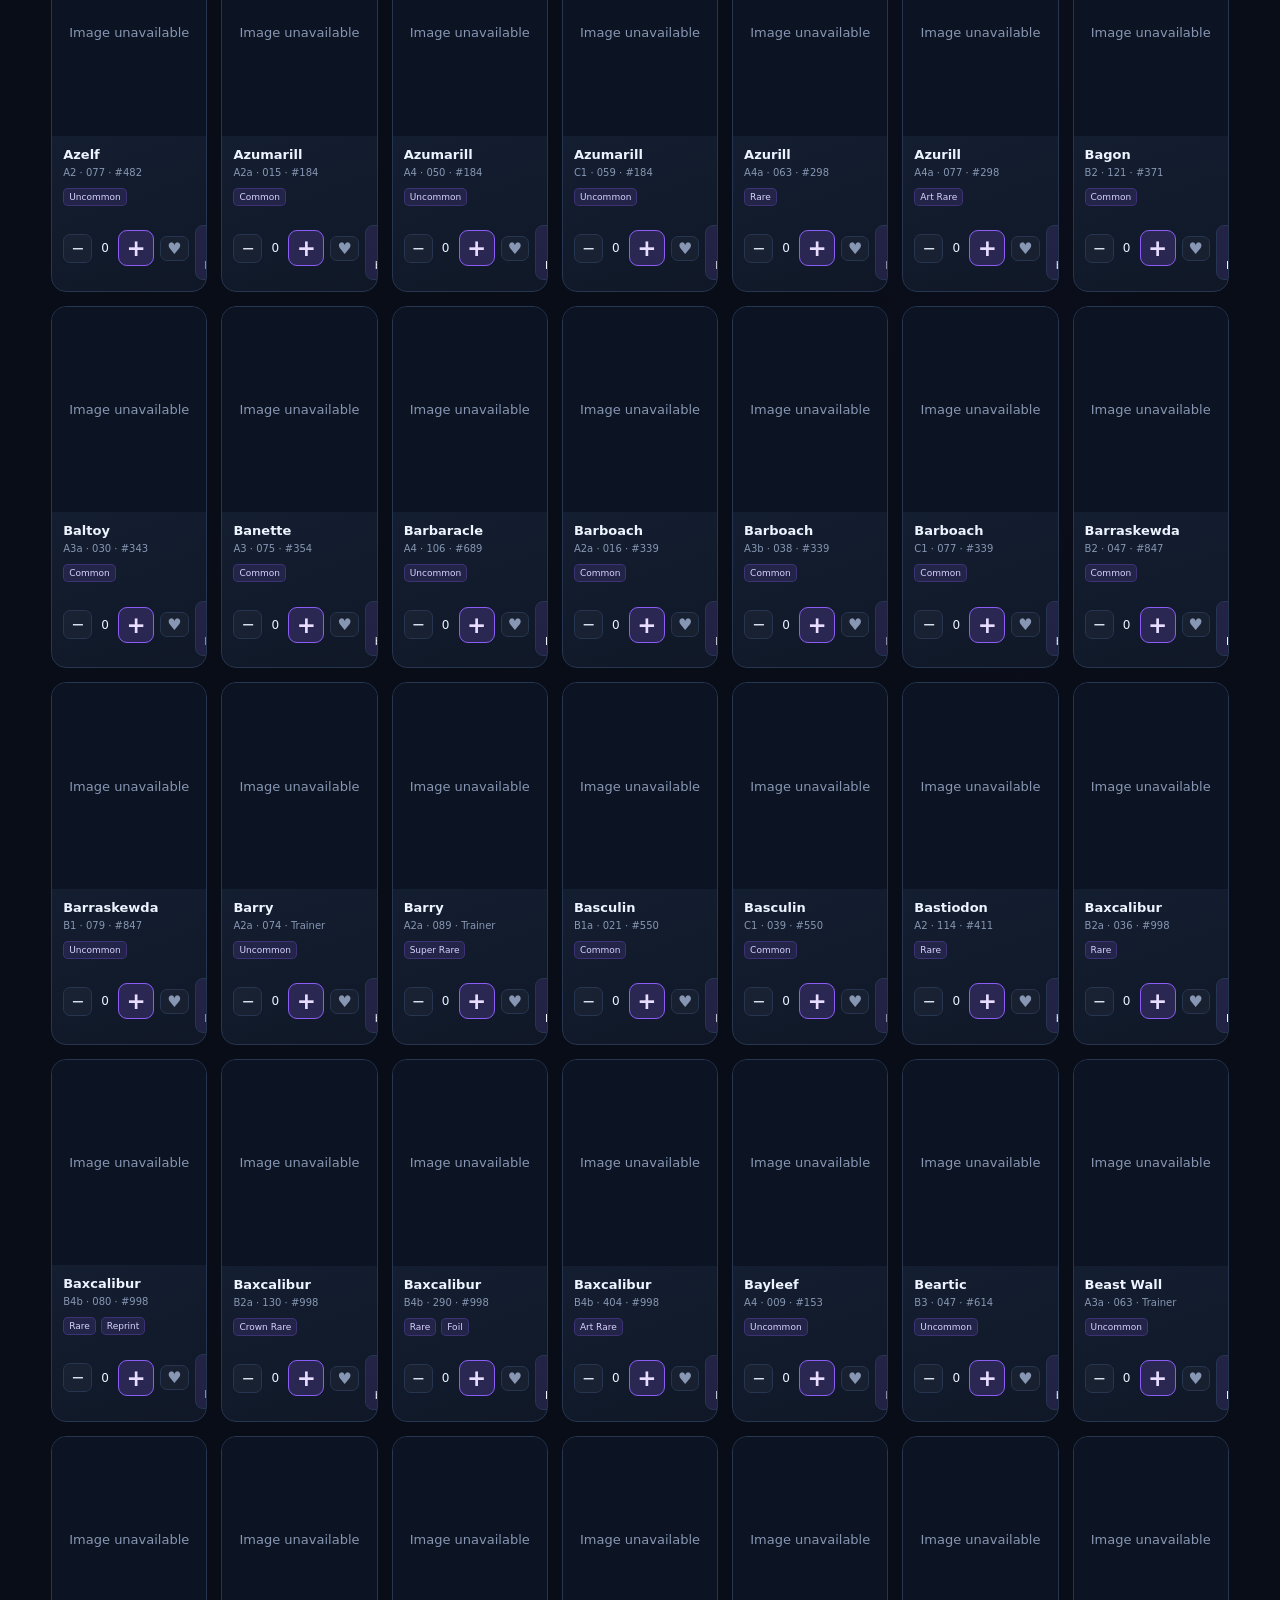
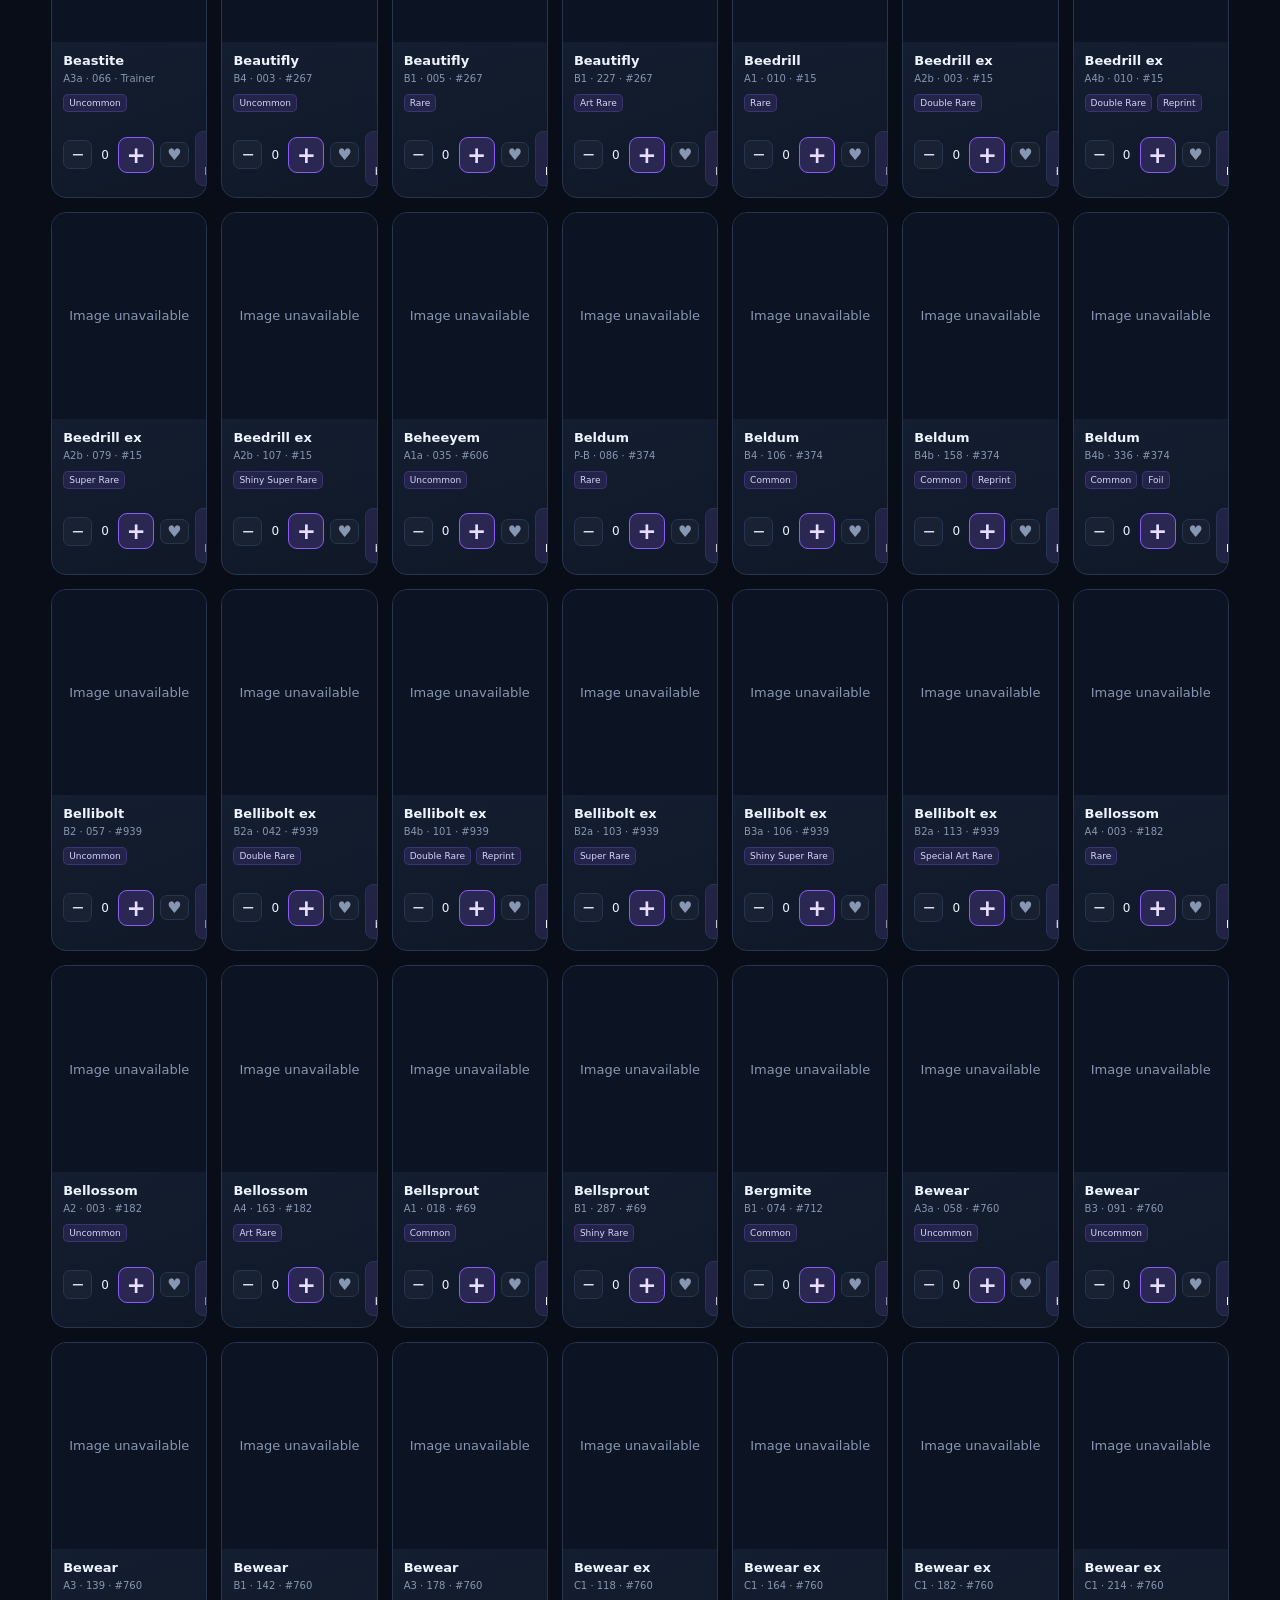
==== commit 99846916: "Load immersive player on PocketDex" ====
--- a/index.html
+++ b/index.html
@@ -4,4 +4,5 @@
 <nav class="tabs"><button class="tab active" data-view="collection">Collection</button><button class="tab" data-view="kanto151">Original 151</button><button class="tab" data-view="expansions">Expansions</button><button class="tab" data-view="pokedex">Pokédex</button><button class="tab" data-view="wishlist">Wishlist</button><button class="tab" data-view="binders">Binders</button><button class="tab" data-view="binder-view">Binder View</button><button class="tab" data-view="stats">Statistics</button></nav>
 <section class="dashboard"><div class="toolbar"><label class="search-wrap"><span>⌕</span><input id="search" type="search" placeholder="Search cards or Pokémon…"></label><select id="sort-filter" aria-label="Sort cards"><option value="name-asc">Name: A–Z</option><option value="name-desc">Name: Z–A</option><option value="dex-asc">Pokédex: low to high</option><option value="dex-desc">Pokédex: high to low</option><option value="gen-asc">Generation: oldest to newest</option><option value="gen-desc">Generation: newest to oldest</option><option value="rarity-asc">Rarity: A–Z</option><option value="rarity-desc">Rarity: Z–A</option><option value="set-asc">Set: catalog order</option><option value="set-desc">Set: reverse order</option></select><div class="filter-dropdown" data-filter="set-filter"><button class="filter-toggle" type="button" aria-expanded="false">Expansion <span class="filter-count"></span><span class="chevron">▾</span></button><div class="filter-menu" id="set-filter" role="group" aria-label="Filter by expansion"></div></div><div class="filter-dropdown" data-filter="region-filter"><button class="filter-toggle" type="button" aria-expanded="false">Region / Gen <span class="filter-count"></span><span class="chevron">▾</span></button><div class="filter-menu" id="region-filter" role="group" aria-label="Filter by Pokémon region and generation"></div></div><div class="filter-dropdown" data-filter="rarity-filter"><button class="filter-toggle" type="button" aria-expanded="false">Rarity <span class="filter-count"></span><span class="chevron">▾</span></button><div class="filter-menu" id="rarity-filter" role="group" aria-label="Filter by rarity"></div></div><div class="filter-dropdown" data-filter="artist-filter"><button class="filter-toggle" type="button" aria-expanded="false">Artist <span class="filter-count"></span><span class="chevron">▾</span></button><div class="filter-menu" id="artist-filter" role="group" aria-label="Filter by artist or illustrator"></div></div><div class="filter-dropdown" data-filter="type-filter"><button class="filter-toggle" type="button" aria-expanded="false">Card type <span class="filter-count"></span><span class="chevron">▾</span></button><div class="filter-menu" id="type-filter" role="group" aria-label="Filter by card type"><label><input type="checkbox" value="pokemon"> Pokémon</label><label><input type="checkbox" value="trainer"> Trainer</label></div></div><div class="filter-dropdown" data-filter="ownership-filter"><button class="filter-toggle" type="button" aria-expanded="false">Ownership <span class="filter-count"></span><span class="chevron">▾</span></button><div class="filter-menu" id="ownership-filter" role="group" aria-label="Filter by ownership"><label><input type="checkbox" value="owned"> Owned</label><label><input type="checkbox" value="missing"> Missing</label><label><input type="checkbox" value="wishlist"> Wishlist</label></div></div></div><div id="mass-update-toggle" class="mass-update-toggle" style="display:none"><button type="button" class="secondary">Mass update</button><span>Build a batch of collection additions from the filtered cards.</span></div><div class="results-line"><span id="result-count">Loading cards…</span><span id="view-caption">ALL CARD VERSIONS</span></div><div id="content" class="card-grid"><div class="loading">Preparing your card catalog…</div></div></section></main>
 <footer><span>POCKETDEX · Independent fan-made tracker</span><span>Card data: <a href="https://github.com/Vociferix/ptcgp-data" target="_blank" rel="noreferrer">Vociferix/ptcgp-data</a></span></footer>
-<dialog id="settings-dialog"><form method="dialog" class="dialog-head"><div><p class="eyebrow">PRIVATE COLLECTION STORAGE</p><h2>Connect your collection</h2></div><button class="icon-btn" aria-label="Close">×</button></form><div class="dialog-body"><p>Your catalog is public. Your owned counts and wishlist belong in <strong>PTCGP-Collection-Private</strong>. GitHub sync is blocked until GitHub confirms that repository is private.</p><label class="field-label" for="github-token">Fine-grained GitHub token</label><input id="github-token" type="password" placeholder="github_pat_…" autocomplete="off"><p class="hint">Create a token for only cedarparkjacob/PTCGP-Collection-Private with Contents: Read and write. It stays in this page's memory, not localStorage. Any modified site JavaScript running while entered could access it.</p><div class="button-row"><button id="connect-github" class="primary" type="button">Check private repository</button><button id="sync-github" class="secondary" type="button">Sync now</button></div><p id="github-message" class="message" role="status">Not connected.</p><div class="divider"></div><h3>Backup and restore</h3><div class="button-row"><button id="export-data" class="secondary" type="button">Export collection JSON</button><label class="file-button">Import JSON<input id="import-data" type="file" accept="application/json"></label></div><p class="hint">A local browser copy is kept automatically. Export regularly as an additional backup.</p></div></dialog><script src="app.js?v=rolling-add-1" defer></script></body></html>+<dialog id="settings-dialog"><form method="dialog" class="dialog-head"><div><p class="eyebrow">PRIVATE COLLECTION STORAGE</p><h2>Connect your collection</h2></div><button class="icon-btn" aria-label="Close">×</button></form><div class="dialog-body"><p>Your catalog is public. Your owned counts and wishlist belong in <strong>PTCGP-Collection-Private</strong>. GitHub sync is blocked until GitHub confirms that repository is private.</p><label class="field-label" for="github-token">Fine-grained GitHub token</label><input id="github-token" type="password" placeholder="github_pat_…" autocomplete="off"><p class="hint">Create a token for only cedarparkjacob/PTCGP-Collection-Private with Contents: Read and write. It stays in this page's memory, not localStorage. Any modified site JavaScript running while entered could access it.</p><div class="button-row"><button id="connect-github" class="primary" type="button">Check private repository</button><button id="sync-github" class="secondary" type="button">Sync now</button></div><p id="github-message" class="message" role="status">Not connected.</p><div class="divider"></div><h3>Backup and restore</h3><div class="button-row"><button id="export-data" class="secondary" type="button">Export collection JSON</button><label class="file-button">Import JSON<input id="import-data" type="file" accept="application/json"></label></div><p class="hint">A local browser copy is kept automatically. Export regularly as an additional backup.</p></div></dialog><script src="app.js?v=rolling-add-1" defer></script>
+<script src="immersive-player.js?v=immersive-longpress-1" defer></script></body></html>
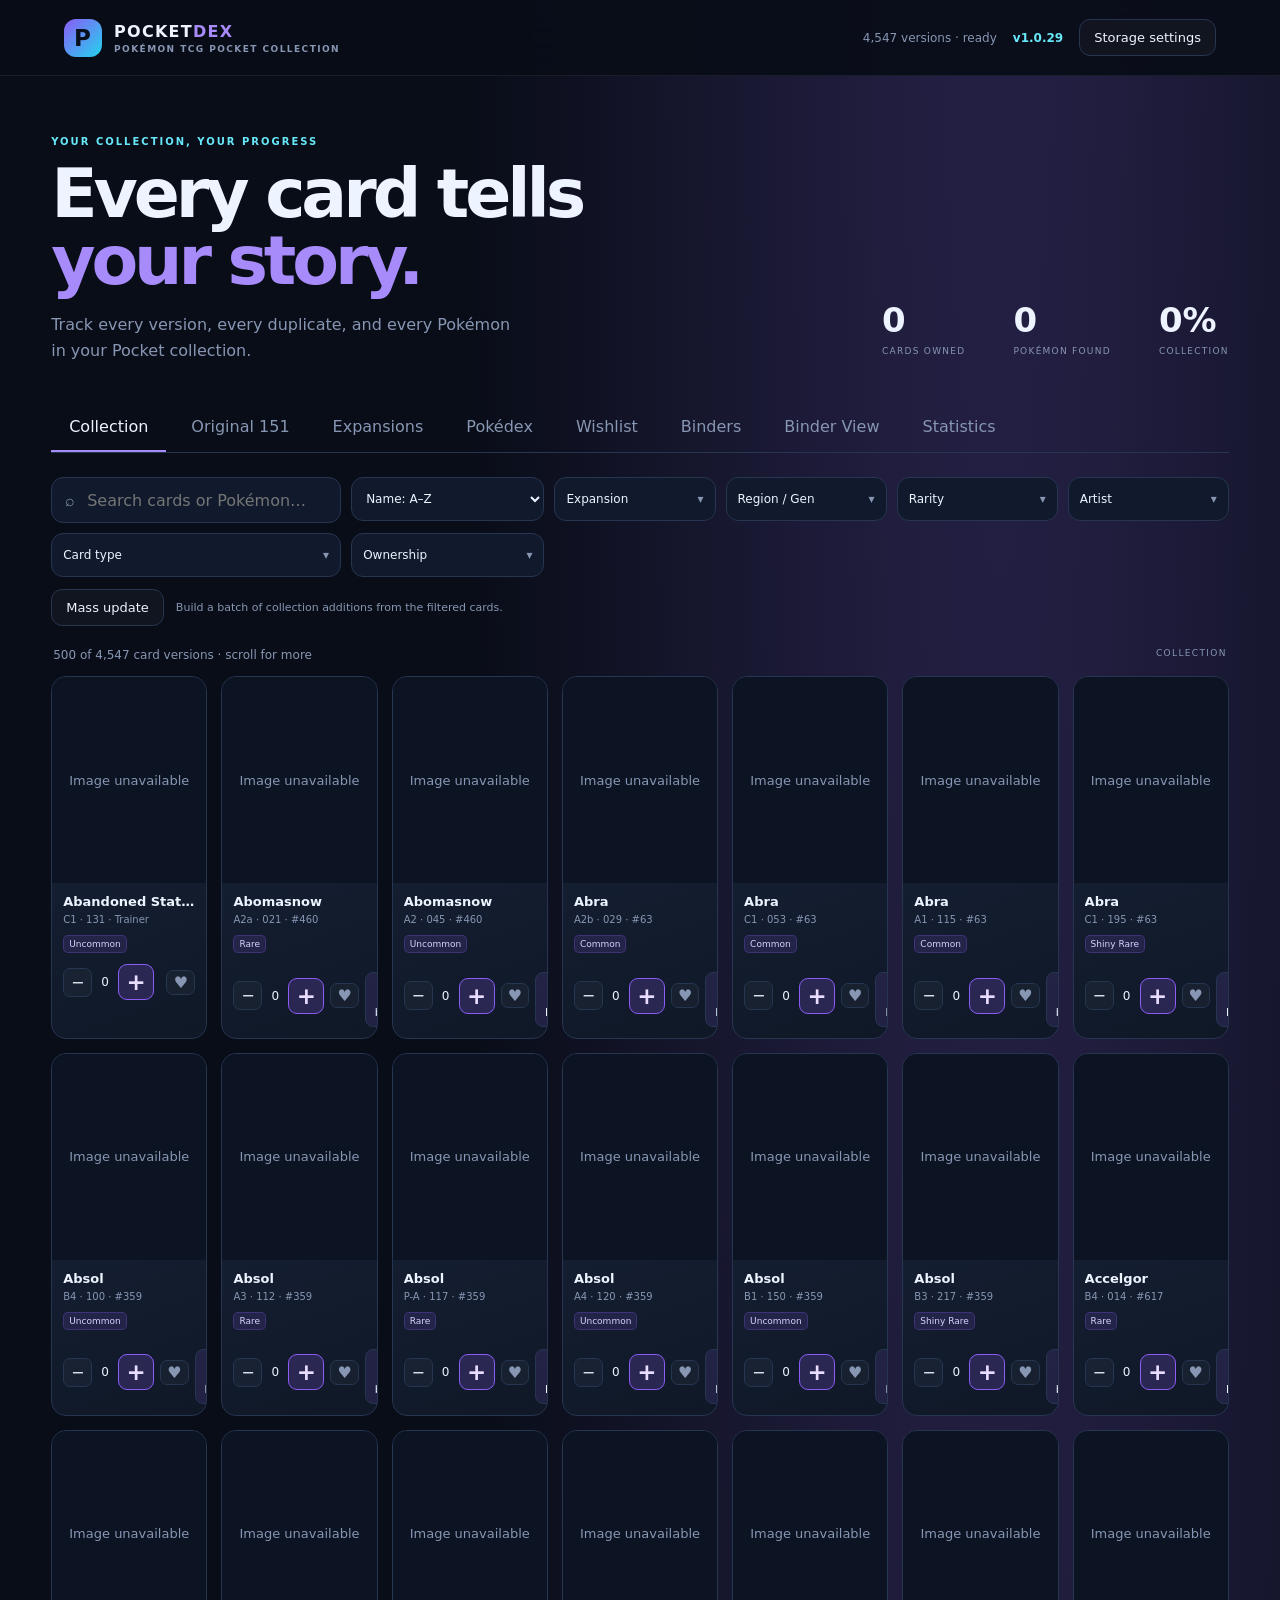
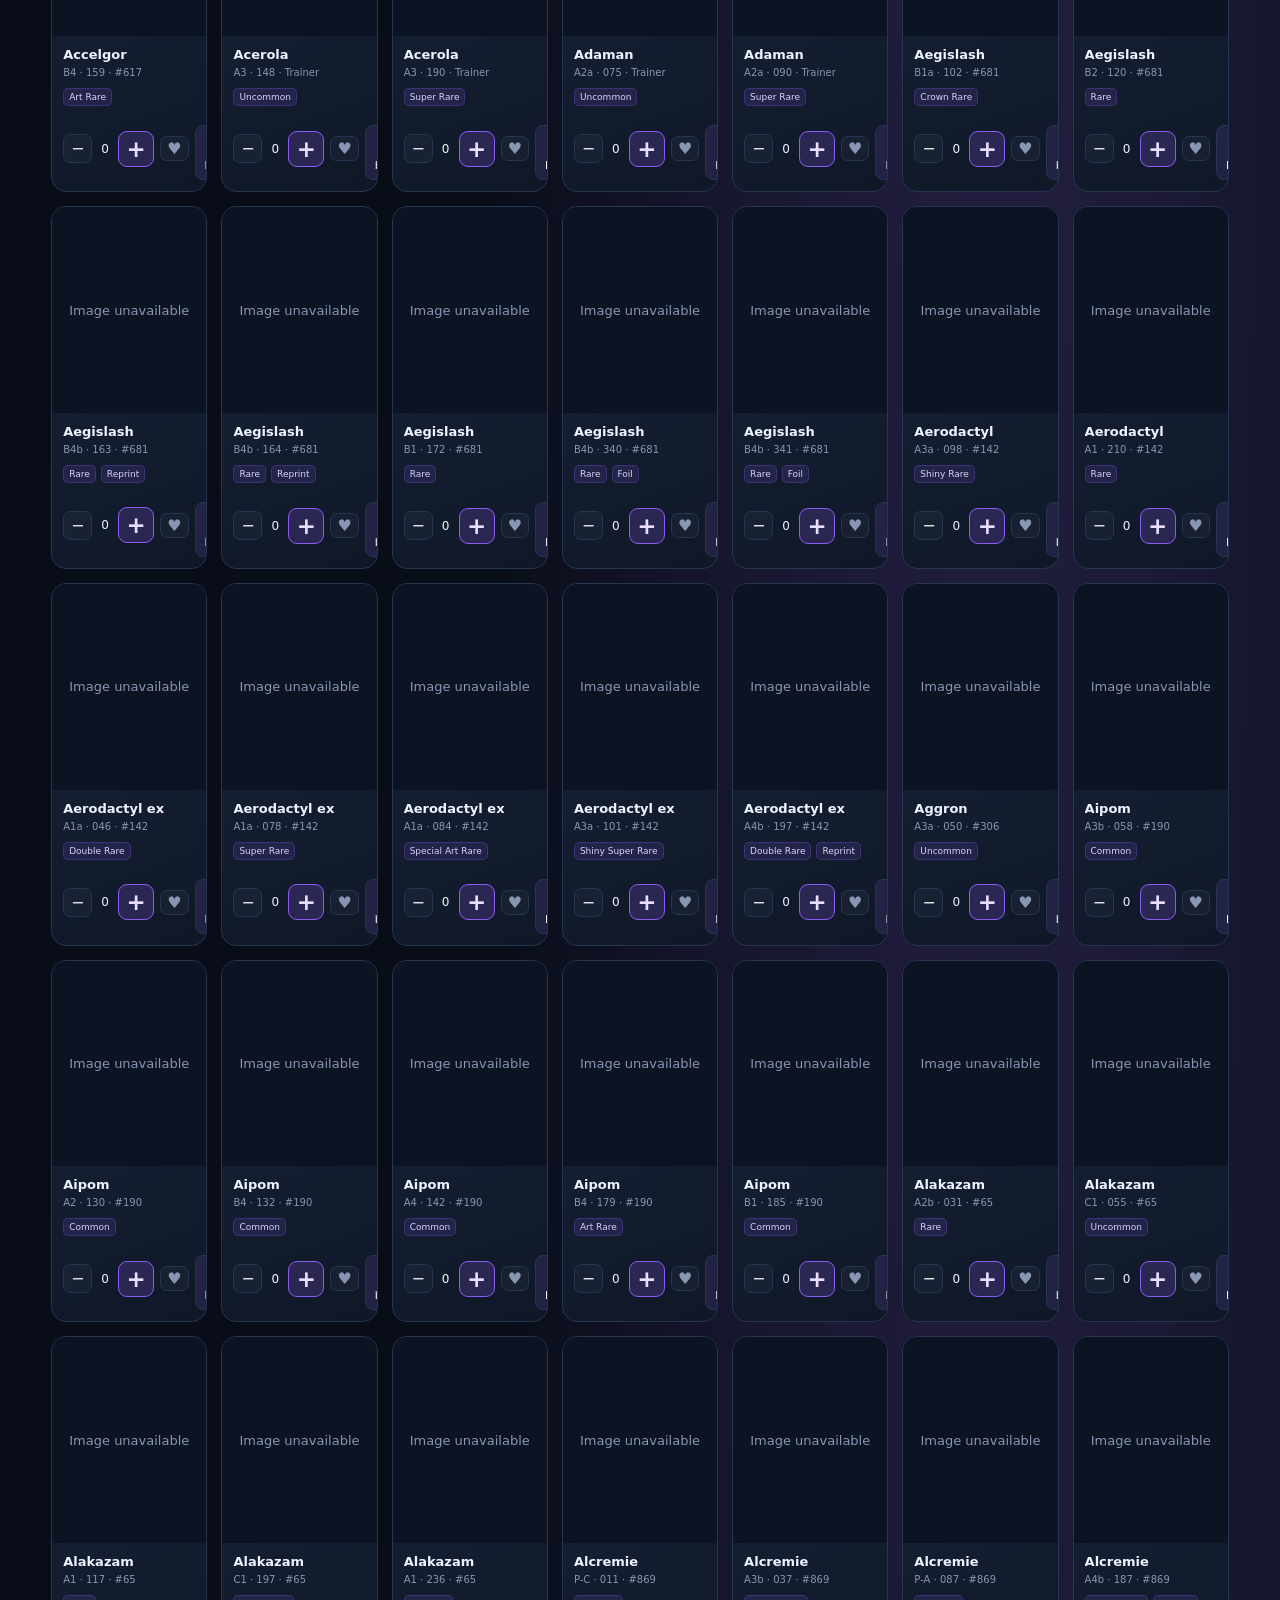
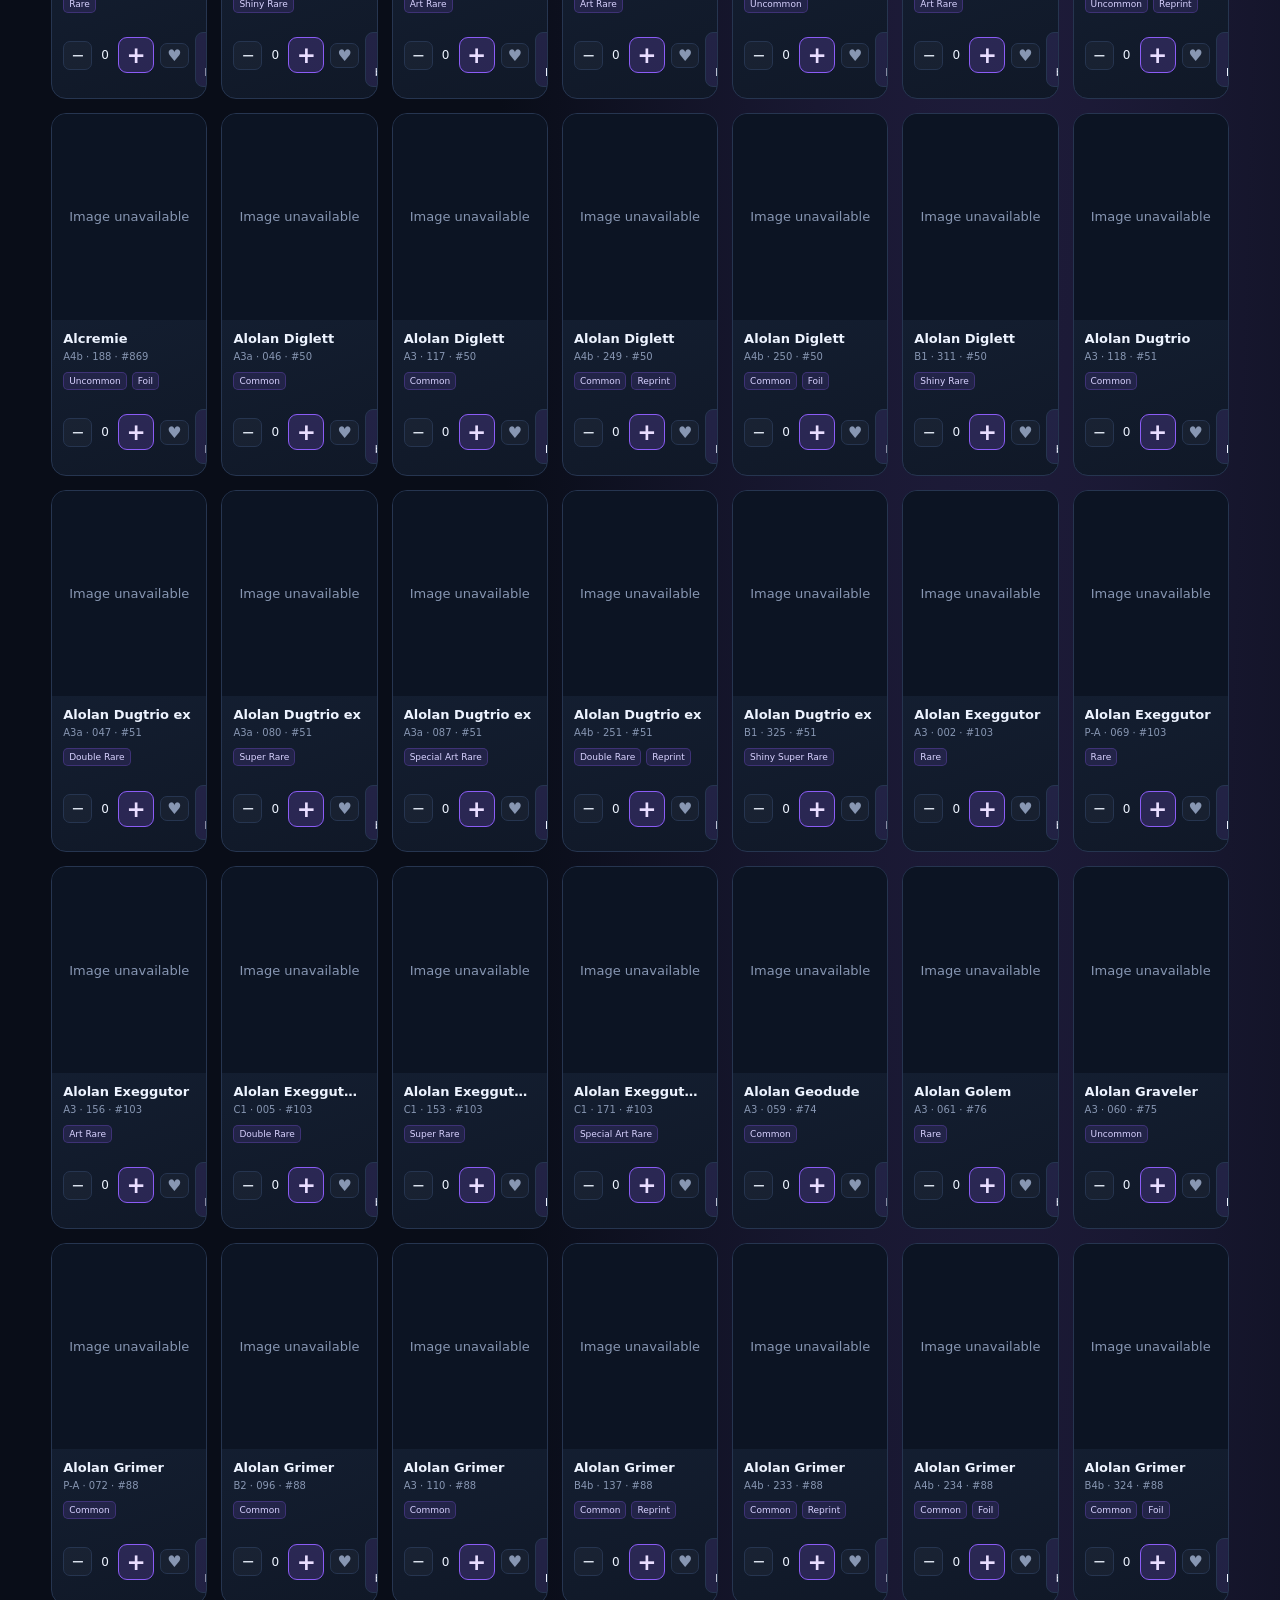
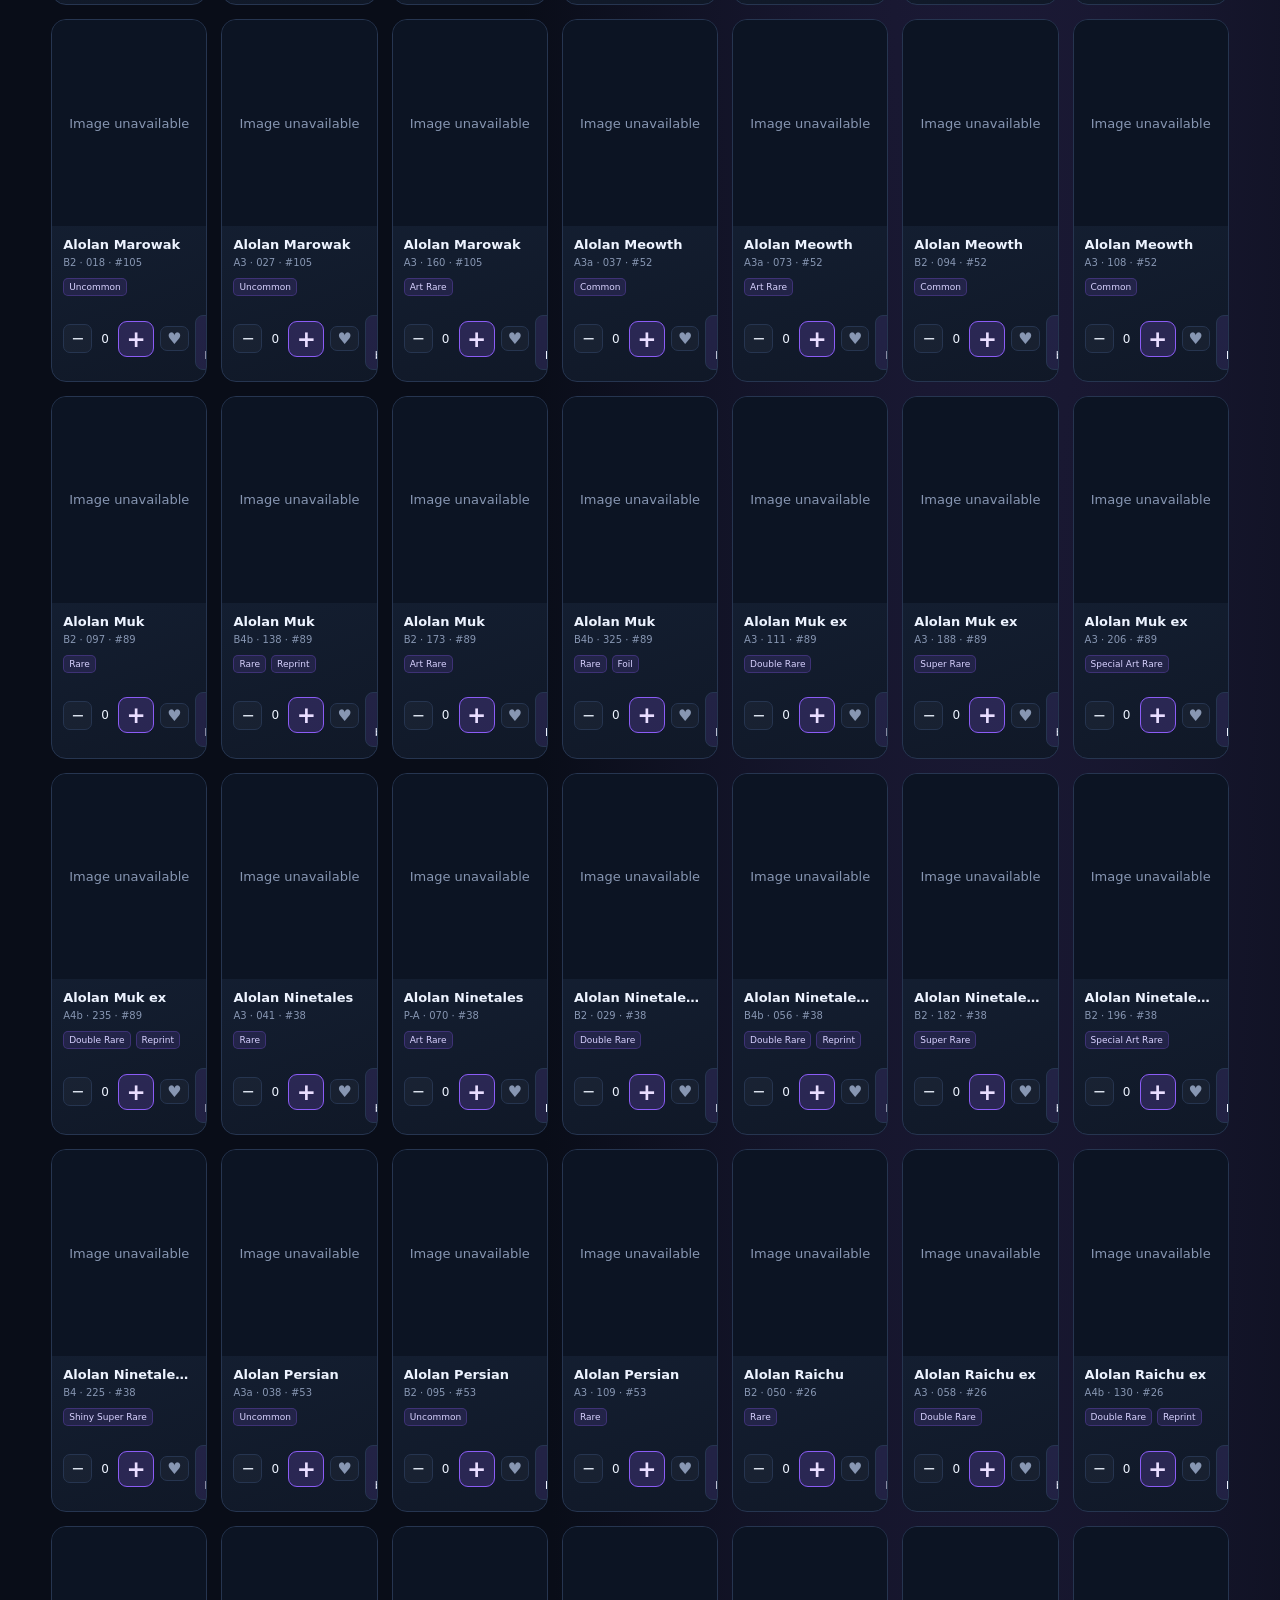
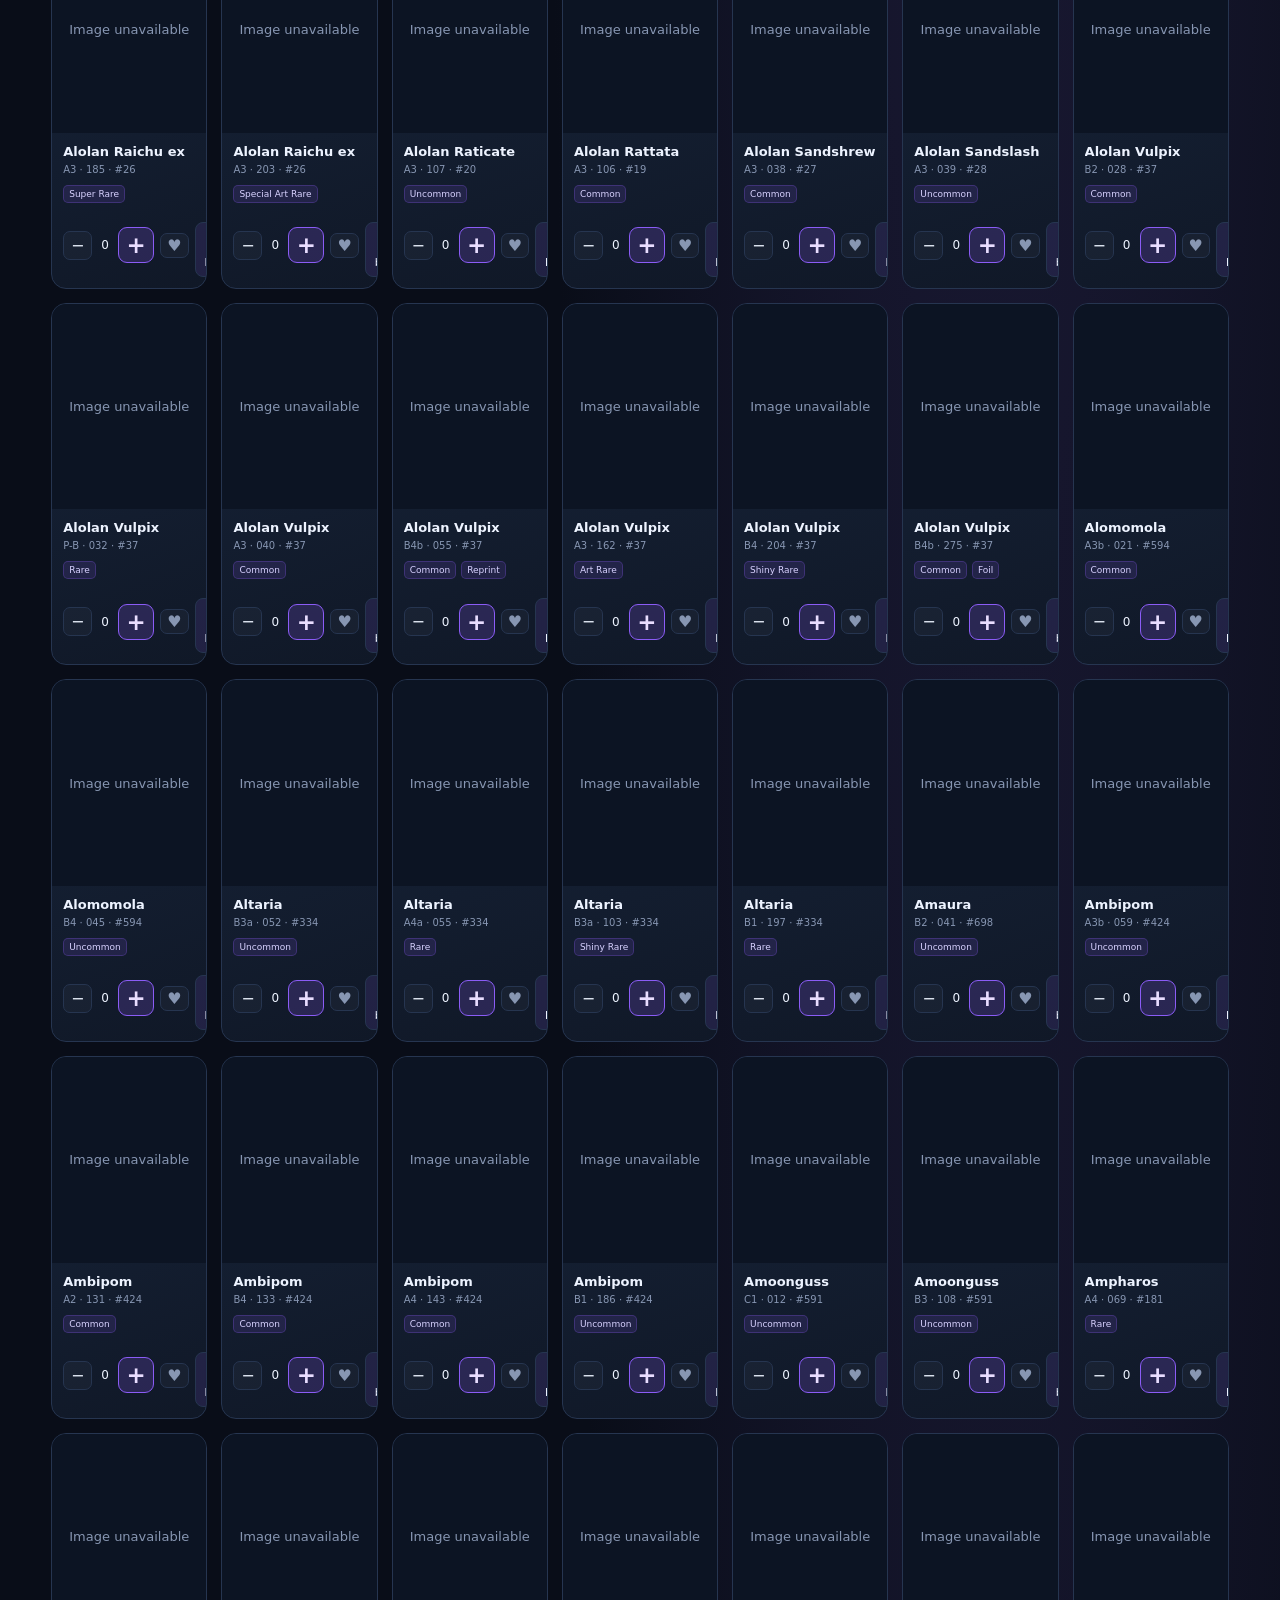
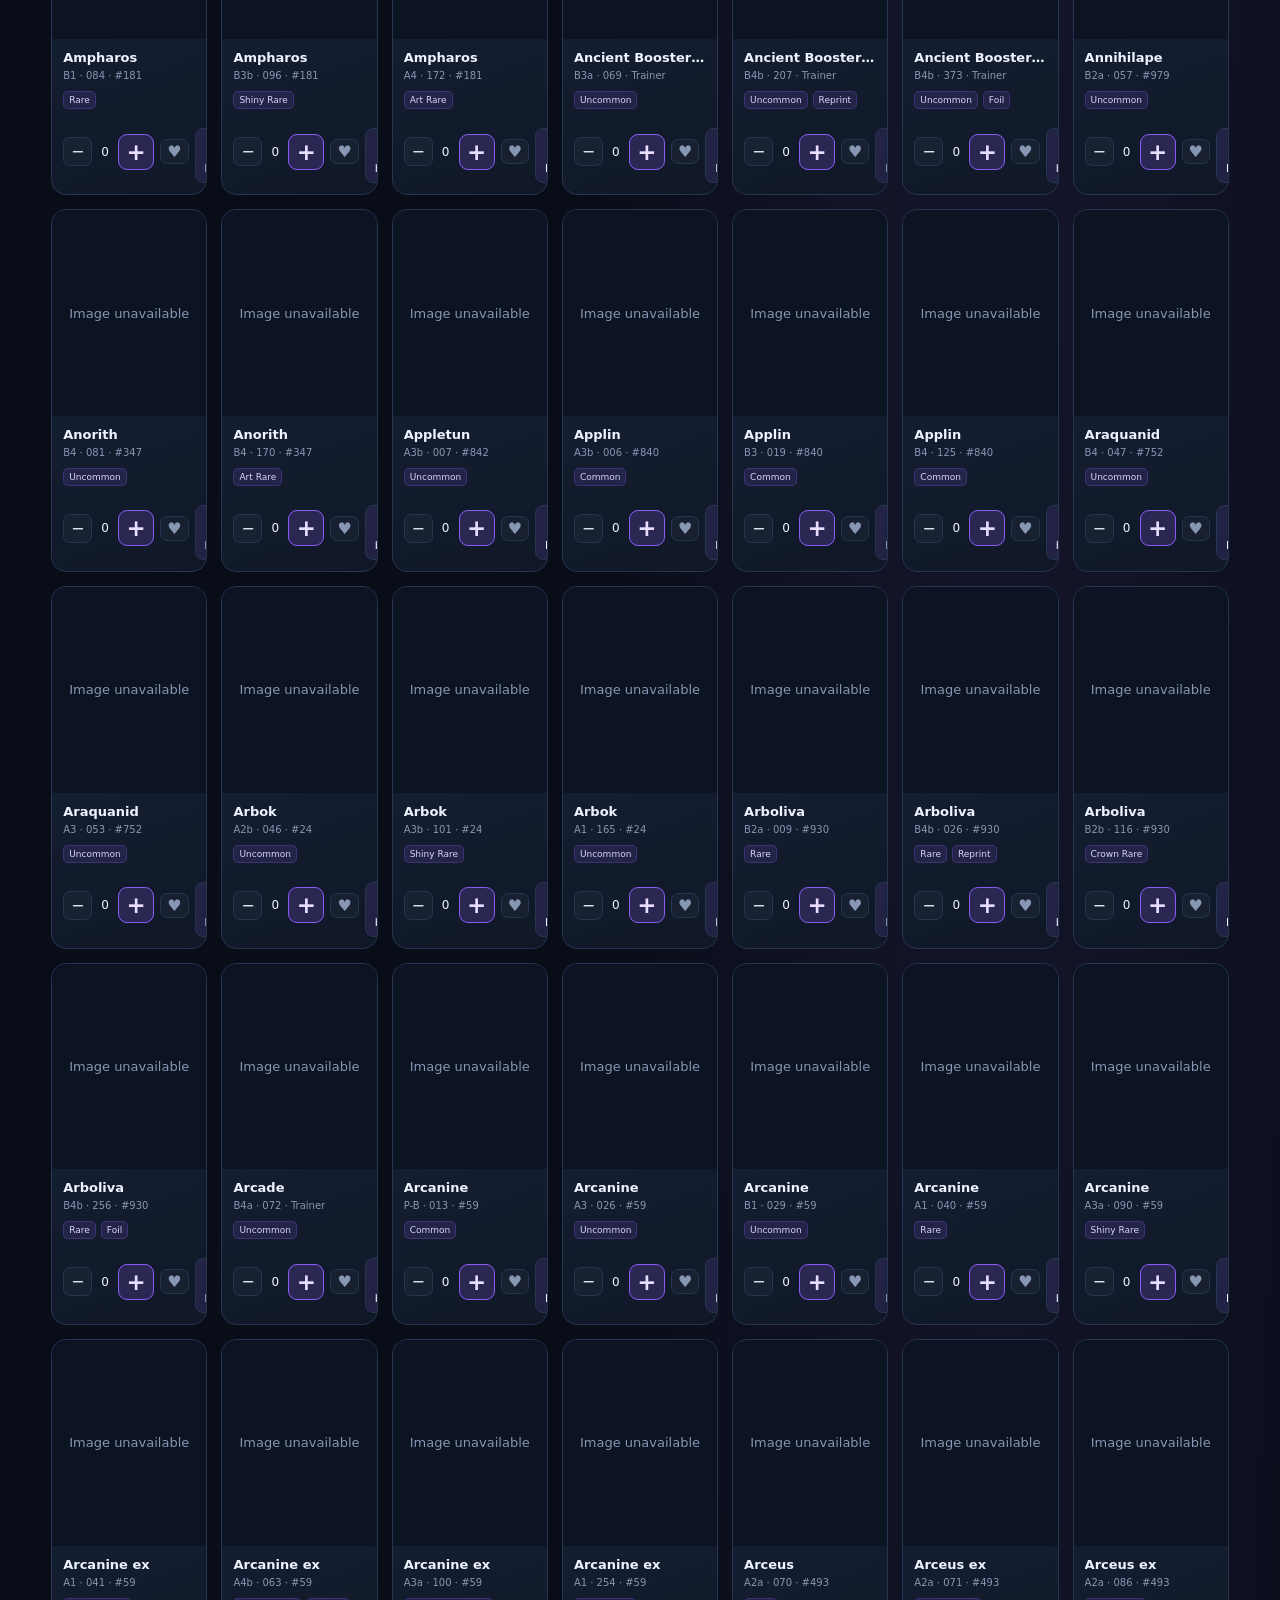
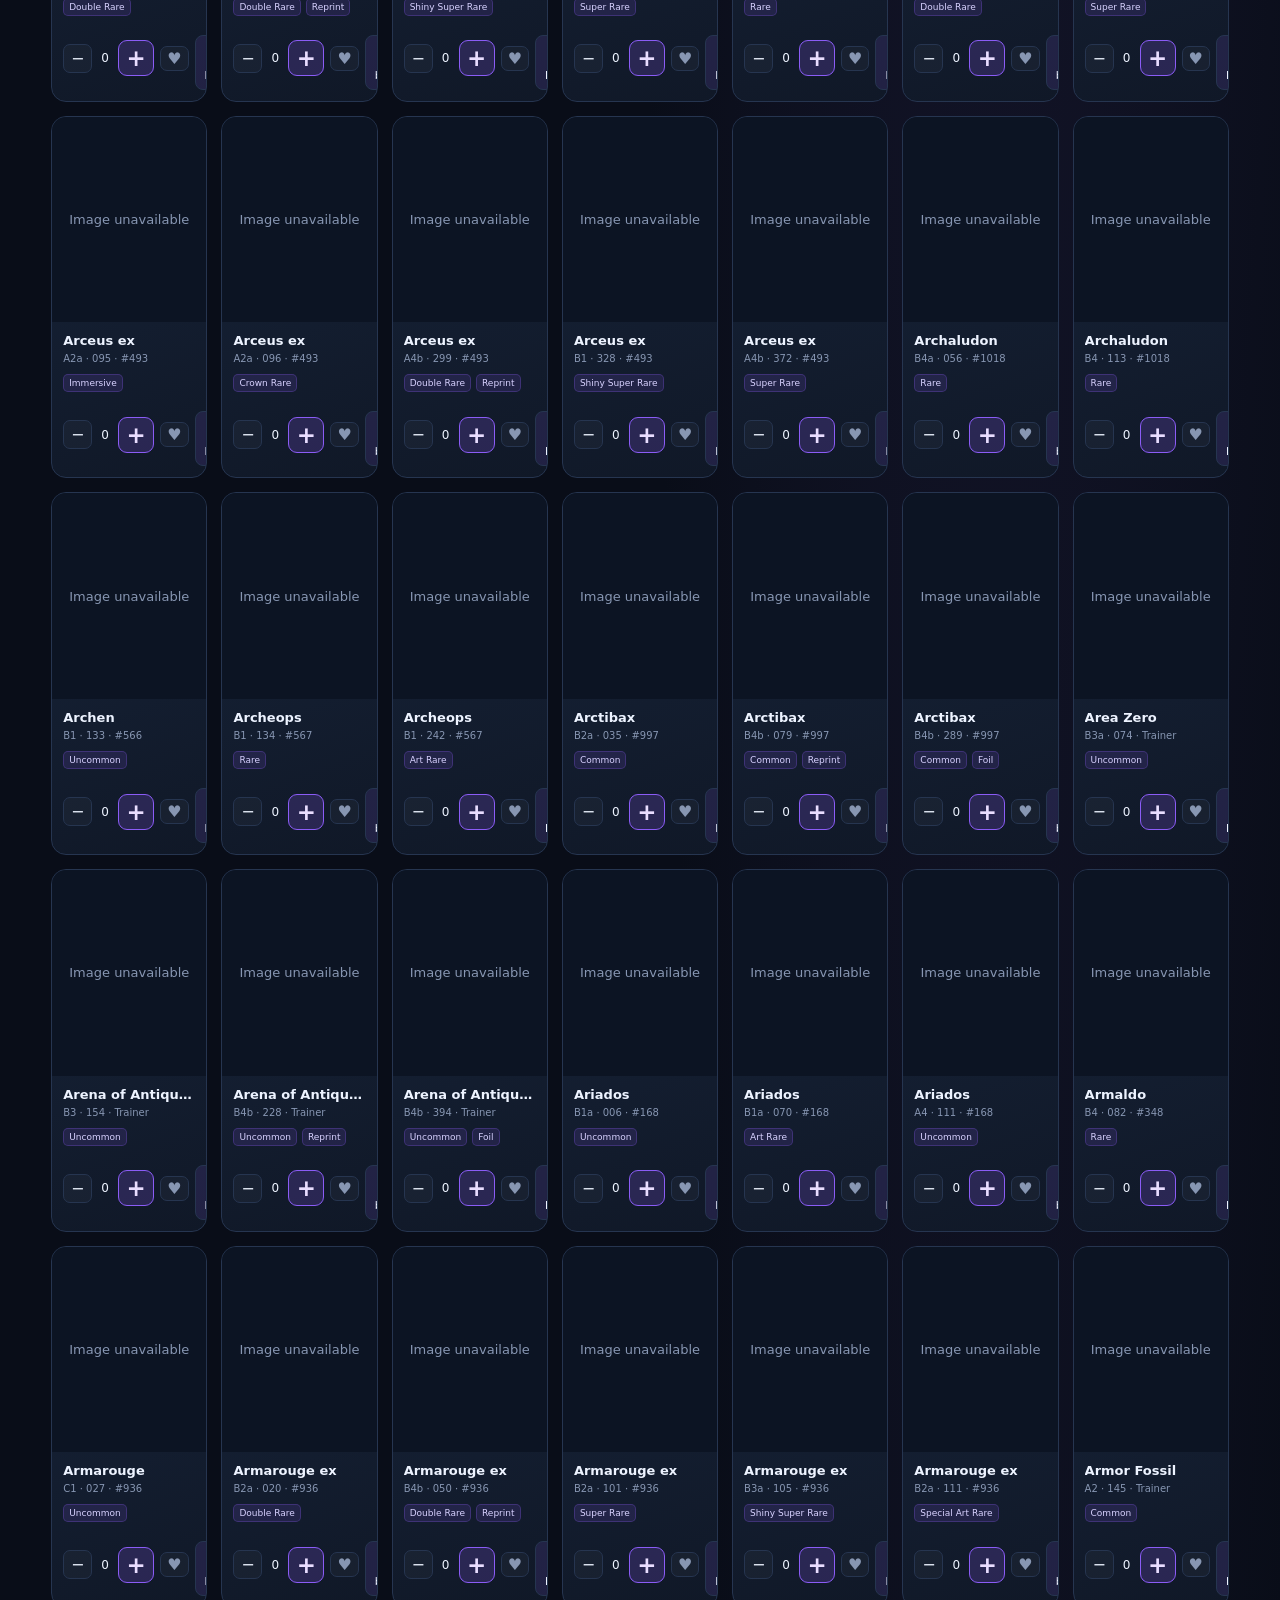
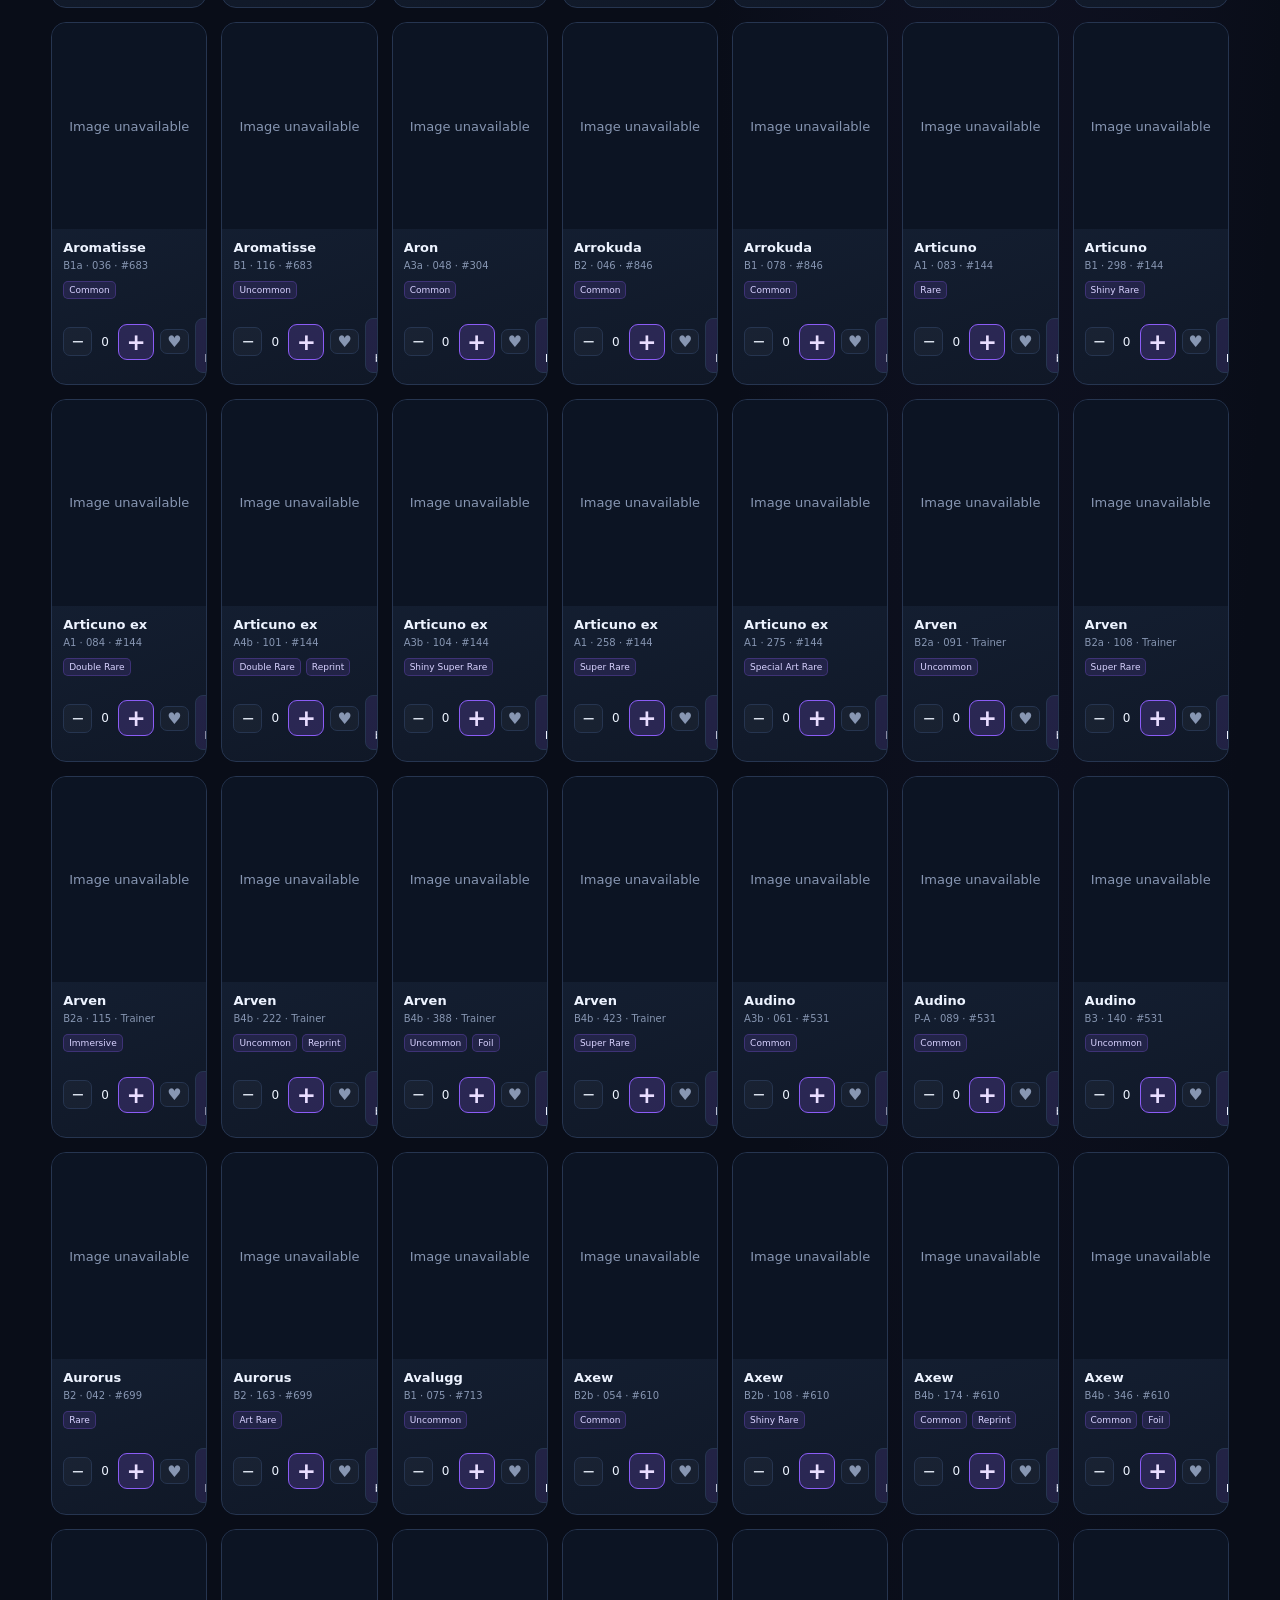
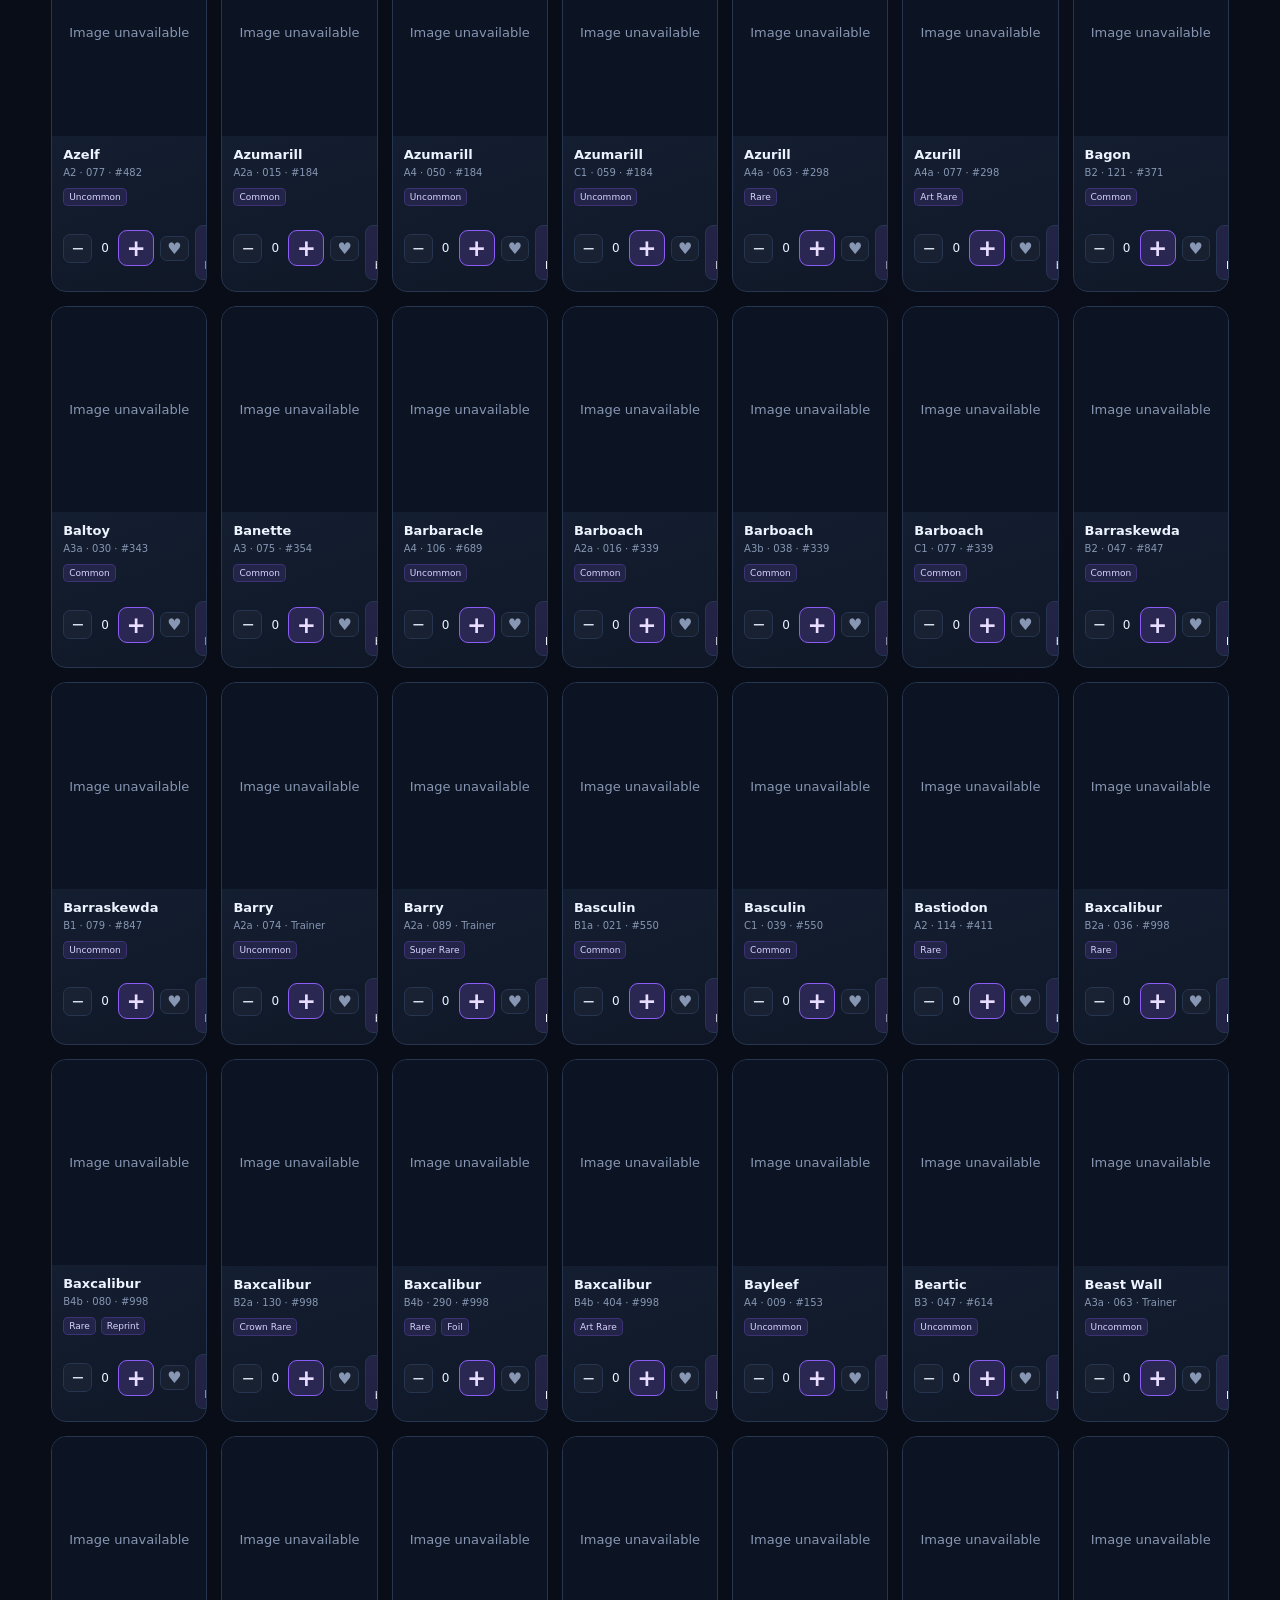
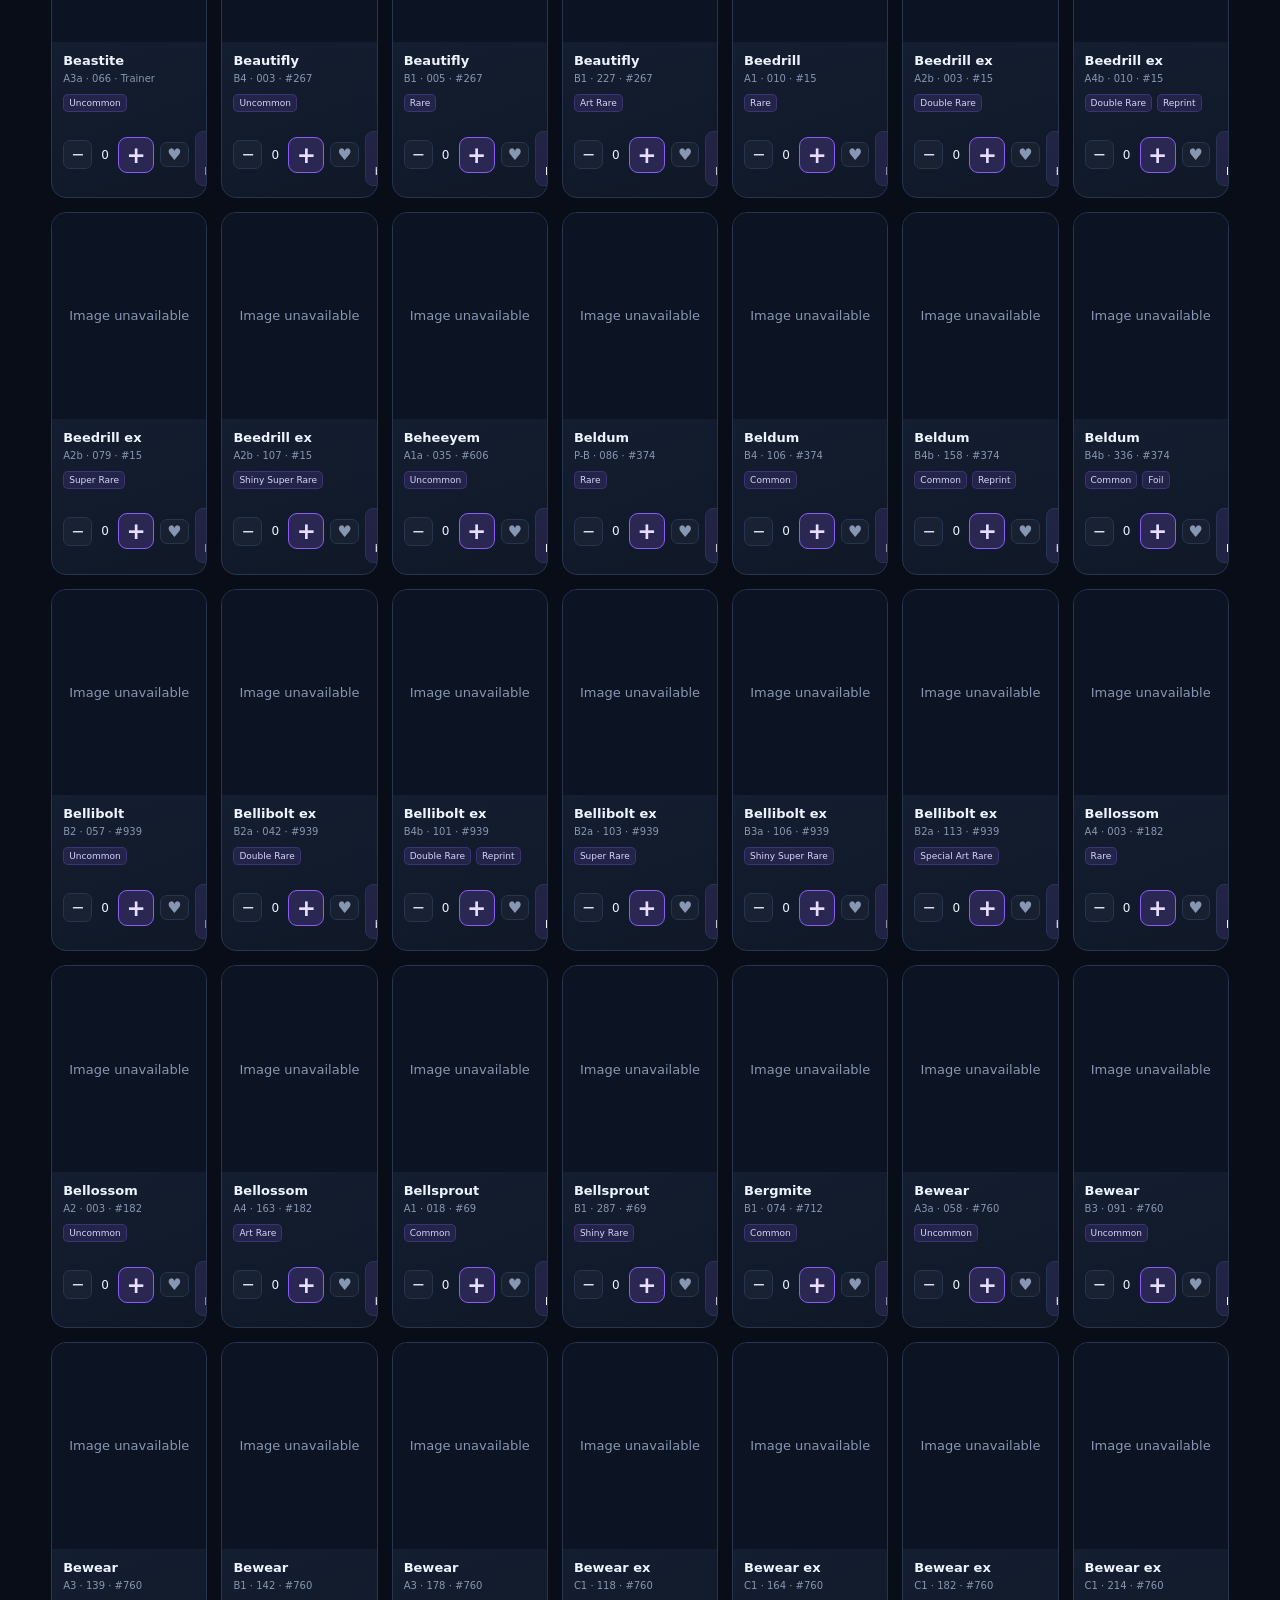
==== commit f1508361: "Bust PocketDex app script cache for immersive support" ====
--- a/index.html
+++ b/index.html
@@ -4,5 +4,5 @@
 <nav class="tabs"><button class="tab active" data-view="collection">Collection</button><button class="tab" data-view="kanto151">Original 151</button><button class="tab" data-view="expansions">Expansions</button><button class="tab" data-view="pokedex">Pokédex</button><button class="tab" data-view="wishlist">Wishlist</button><button class="tab" data-view="binders">Binders</button><button class="tab" data-view="binder-view">Binder View</button><button class="tab" data-view="stats">Statistics</button></nav>
 <section class="dashboard"><div class="toolbar"><label class="search-wrap"><span>⌕</span><input id="search" type="search" placeholder="Search cards or Pokémon…"></label><select id="sort-filter" aria-label="Sort cards"><option value="name-asc">Name: A–Z</option><option value="name-desc">Name: Z–A</option><option value="dex-asc">Pokédex: low to high</option><option value="dex-desc">Pokédex: high to low</option><option value="gen-asc">Generation: oldest to newest</option><option value="gen-desc">Generation: newest to oldest</option><option value="rarity-asc">Rarity: A–Z</option><option value="rarity-desc">Rarity: Z–A</option><option value="set-asc">Set: catalog order</option><option value="set-desc">Set: reverse order</option></select><div class="filter-dropdown" data-filter="set-filter"><button class="filter-toggle" type="button" aria-expanded="false">Expansion <span class="filter-count"></span><span class="chevron">▾</span></button><div class="filter-menu" id="set-filter" role="group" aria-label="Filter by expansion"></div></div><div class="filter-dropdown" data-filter="region-filter"><button class="filter-toggle" type="button" aria-expanded="false">Region / Gen <span class="filter-count"></span><span class="chevron">▾</span></button><div class="filter-menu" id="region-filter" role="group" aria-label="Filter by Pokémon region and generation"></div></div><div class="filter-dropdown" data-filter="rarity-filter"><button class="filter-toggle" type="button" aria-expanded="false">Rarity <span class="filter-count"></span><span class="chevron">▾</span></button><div class="filter-menu" id="rarity-filter" role="group" aria-label="Filter by rarity"></div></div><div class="filter-dropdown" data-filter="artist-filter"><button class="filter-toggle" type="button" aria-expanded="false">Artist <span class="filter-count"></span><span class="chevron">▾</span></button><div class="filter-menu" id="artist-filter" role="group" aria-label="Filter by artist or illustrator"></div></div><div class="filter-dropdown" data-filter="type-filter"><button class="filter-toggle" type="button" aria-expanded="false">Card type <span class="filter-count"></span><span class="chevron">▾</span></button><div class="filter-menu" id="type-filter" role="group" aria-label="Filter by card type"><label><input type="checkbox" value="pokemon"> Pokémon</label><label><input type="checkbox" value="trainer"> Trainer</label></div></div><div class="filter-dropdown" data-filter="ownership-filter"><button class="filter-toggle" type="button" aria-expanded="false">Ownership <span class="filter-count"></span><span class="chevron">▾</span></button><div class="filter-menu" id="ownership-filter" role="group" aria-label="Filter by ownership"><label><input type="checkbox" value="owned"> Owned</label><label><input type="checkbox" value="missing"> Missing</label><label><input type="checkbox" value="wishlist"> Wishlist</label></div></div></div><div id="mass-update-toggle" class="mass-update-toggle" style="display:none"><button type="button" class="secondary">Mass update</button><span>Build a batch of collection additions from the filtered cards.</span></div><div class="results-line"><span id="result-count">Loading cards…</span><span id="view-caption">ALL CARD VERSIONS</span></div><div id="content" class="card-grid"><div class="loading">Preparing your card catalog…</div></div></section></main>
 <footer><span>POCKETDEX · Independent fan-made tracker</span><span>Card data: <a href="https://github.com/Vociferix/ptcgp-data" target="_blank" rel="noreferrer">Vociferix/ptcgp-data</a></span></footer>
-<dialog id="settings-dialog"><form method="dialog" class="dialog-head"><div><p class="eyebrow">PRIVATE COLLECTION STORAGE</p><h2>Connect your collection</h2></div><button class="icon-btn" aria-label="Close">×</button></form><div class="dialog-body"><p>Your catalog is public. Your owned counts and wishlist belong in <strong>PTCGP-Collection-Private</strong>. GitHub sync is blocked until GitHub confirms that repository is private.</p><label class="field-label" for="github-token">Fine-grained GitHub token</label><input id="github-token" type="password" placeholder="github_pat_…" autocomplete="off"><p class="hint">Create a token for only cedarparkjacob/PTCGP-Collection-Private with Contents: Read and write. It stays in this page's memory, not localStorage. Any modified site JavaScript running while entered could access it.</p><div class="button-row"><button id="connect-github" class="primary" type="button">Check private repository</button><button id="sync-github" class="secondary" type="button">Sync now</button></div><p id="github-message" class="message" role="status">Not connected.</p><div class="divider"></div><h3>Backup and restore</h3><div class="button-row"><button id="export-data" class="secondary" type="button">Export collection JSON</button><label class="file-button">Import JSON<input id="import-data" type="file" accept="application/json"></label></div><p class="hint">A local browser copy is kept automatically. Export regularly as an additional backup.</p></div></dialog><script src="app.js?v=rolling-add-1" defer></script>
+<dialog id="settings-dialog"><form method="dialog" class="dialog-head"><div><p class="eyebrow">PRIVATE COLLECTION STORAGE</p><h2>Connect your collection</h2></div><button class="icon-btn" aria-label="Close">×</button></form><div class="dialog-body"><p>Your catalog is public. Your owned counts and wishlist belong in <strong>PTCGP-Collection-Private</strong>. GitHub sync is blocked until GitHub confirms that repository is private.</p><label class="field-label" for="github-token">Fine-grained GitHub token</label><input id="github-token" type="password" placeholder="github_pat_…" autocomplete="off"><p class="hint">Create a token for only cedarparkjacob/PTCGP-Collection-Private with Contents: Read and write. It stays in this page's memory, not localStorage. Any modified site JavaScript running while entered could access it.</p><div class="button-row"><button id="connect-github" class="primary" type="button">Check private repository</button><button id="sync-github" class="secondary" type="button">Sync now</button></div><p id="github-message" class="message" role="status">Not connected.</p><div class="divider"></div><h3>Backup and restore</h3><div class="button-row"><button id="export-data" class="secondary" type="button">Export collection JSON</button><label class="file-button">Import JSON<input id="import-data" type="file" accept="application/json"></label></div><p class="hint">A local browser copy is kept automatically. Export regularly as an additional backup.</p></div></dialog><script src="app.js?v=immersive-longpress-1" defer></script>
 <script src="immersive-player.js?v=immersive-longpress-1" defer></script></body></html>
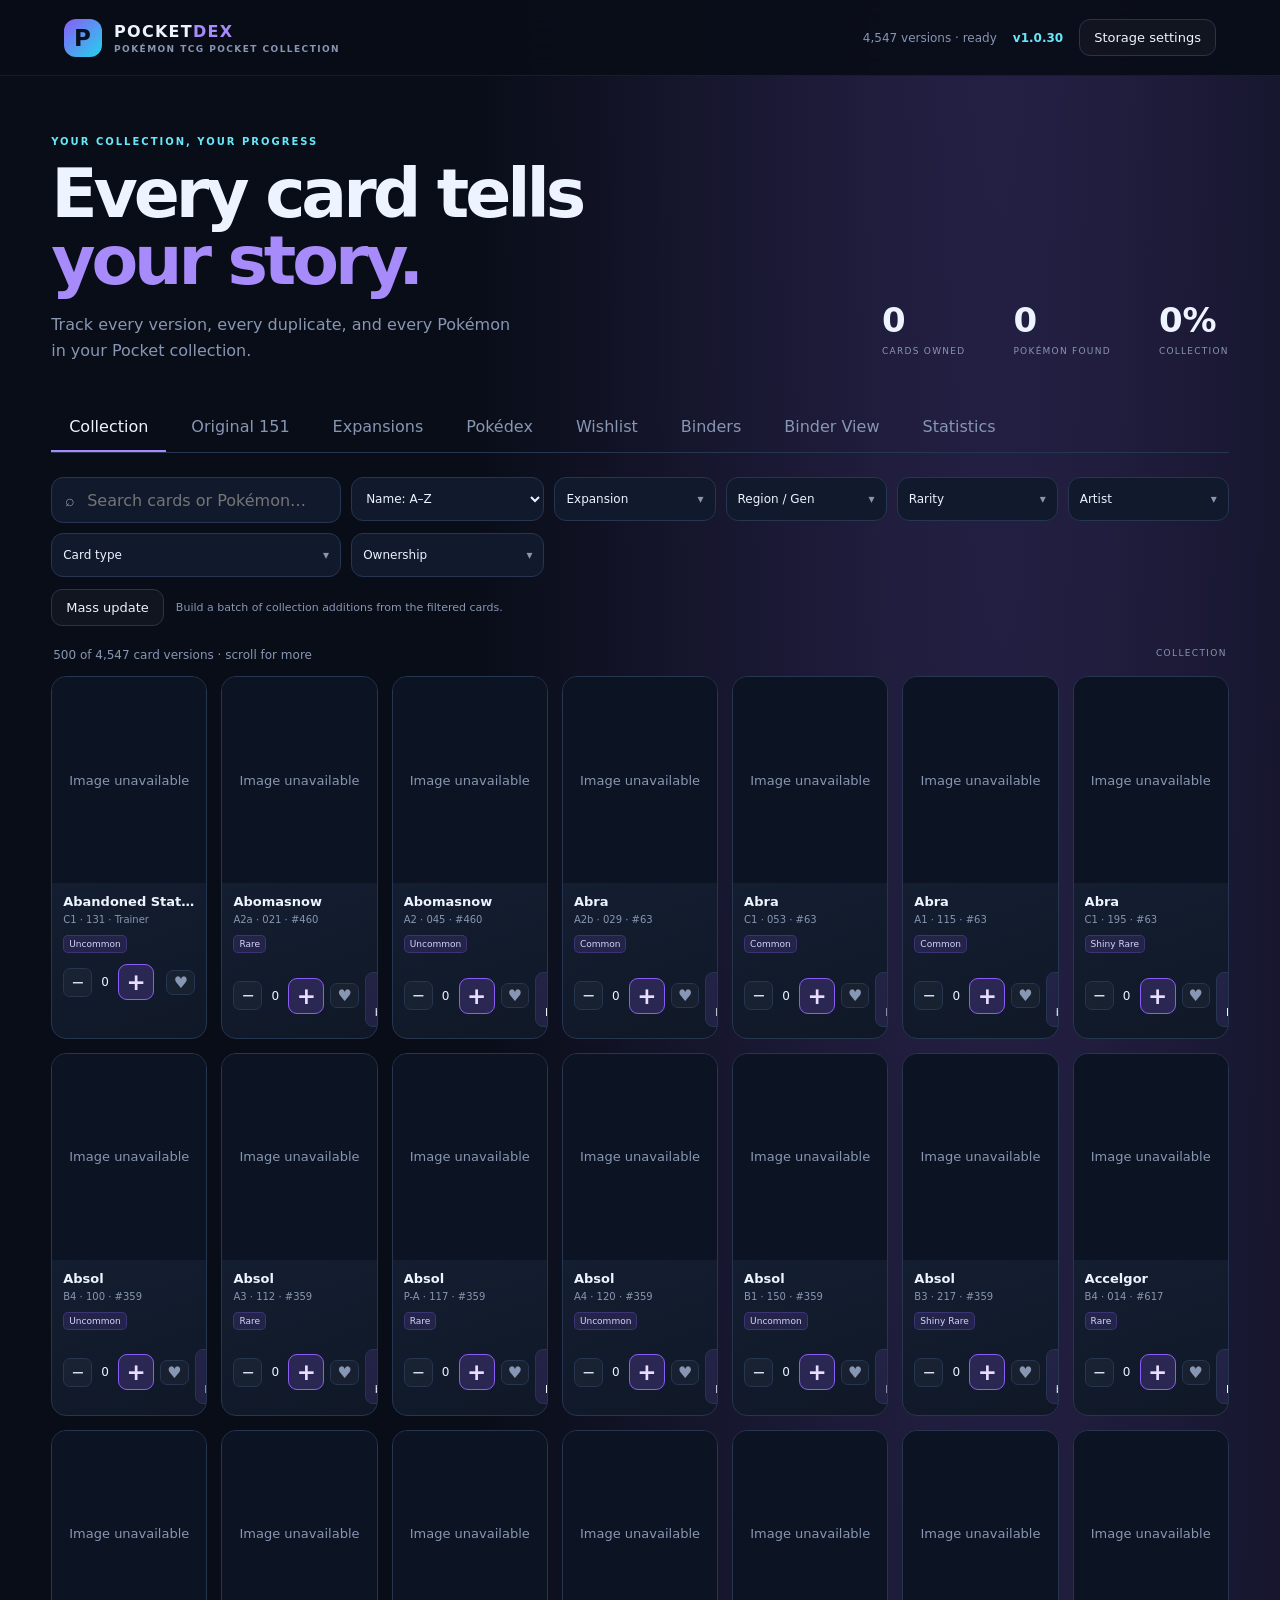
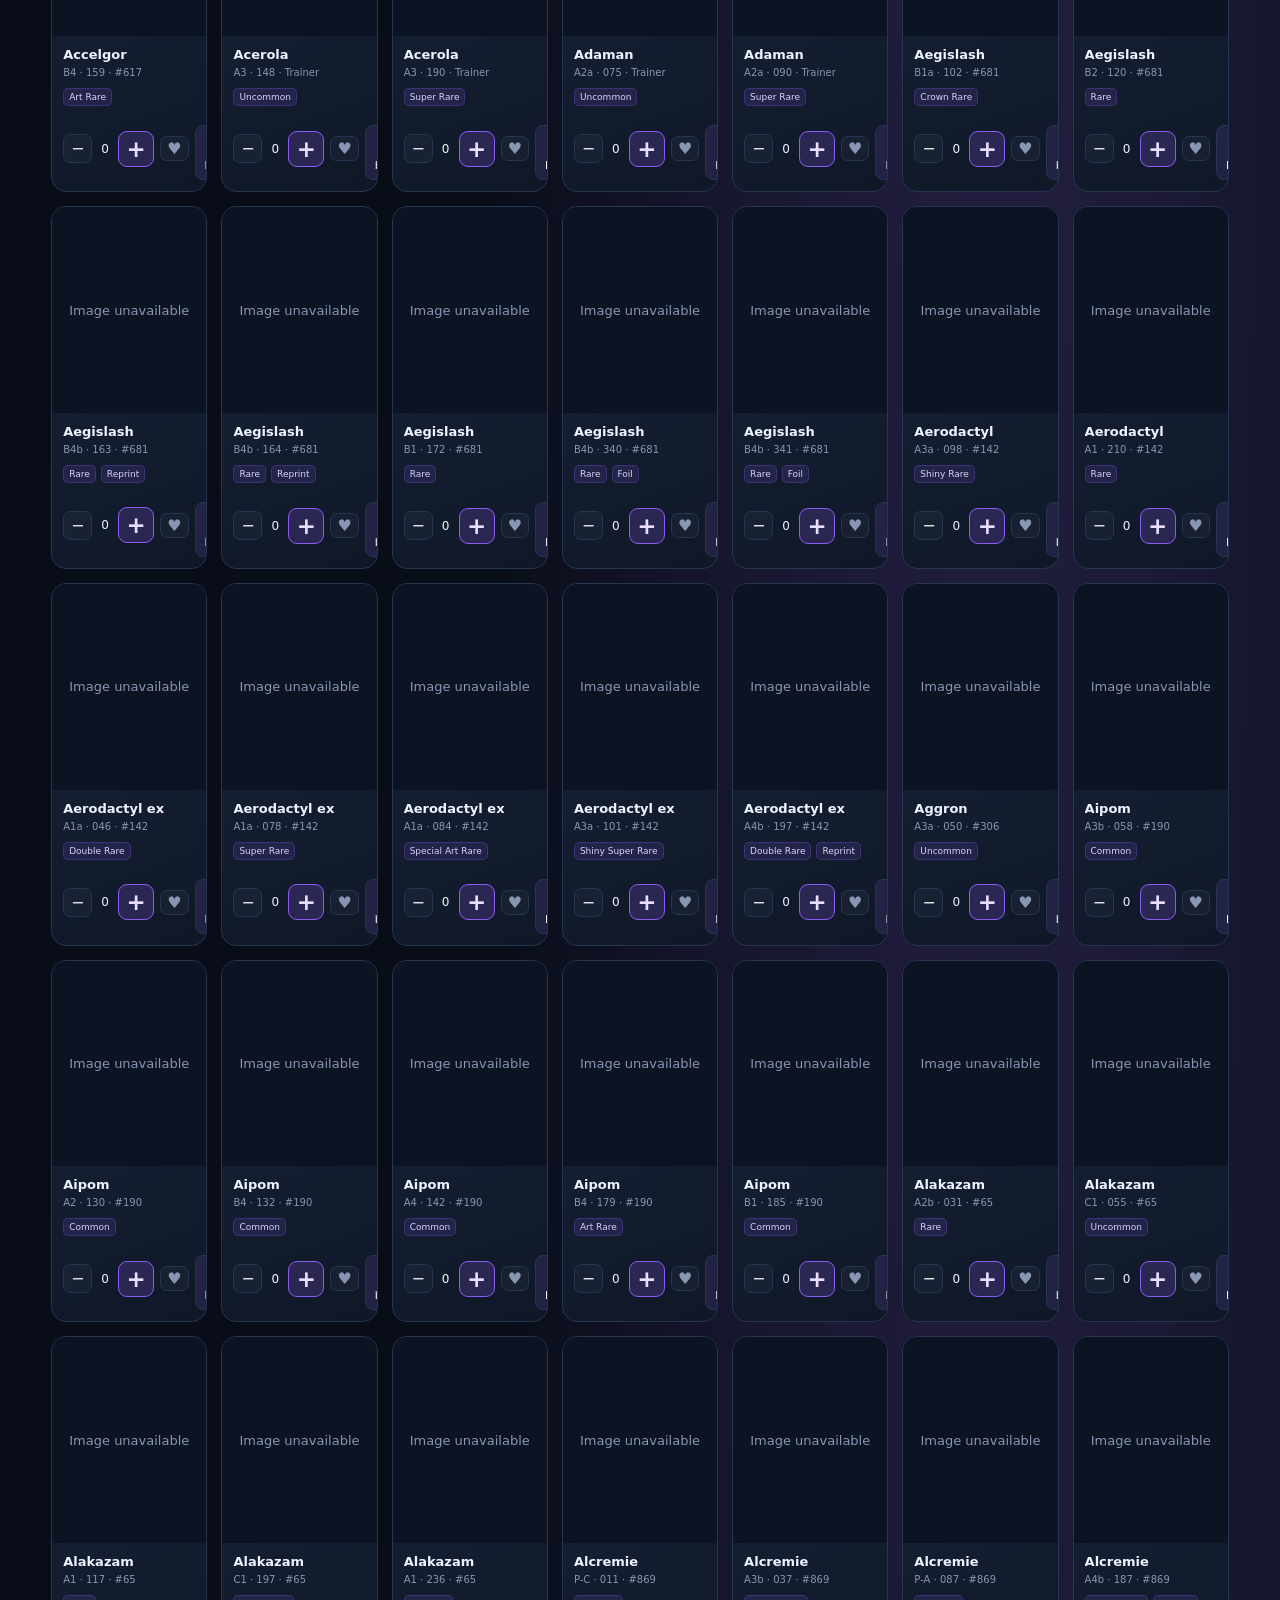
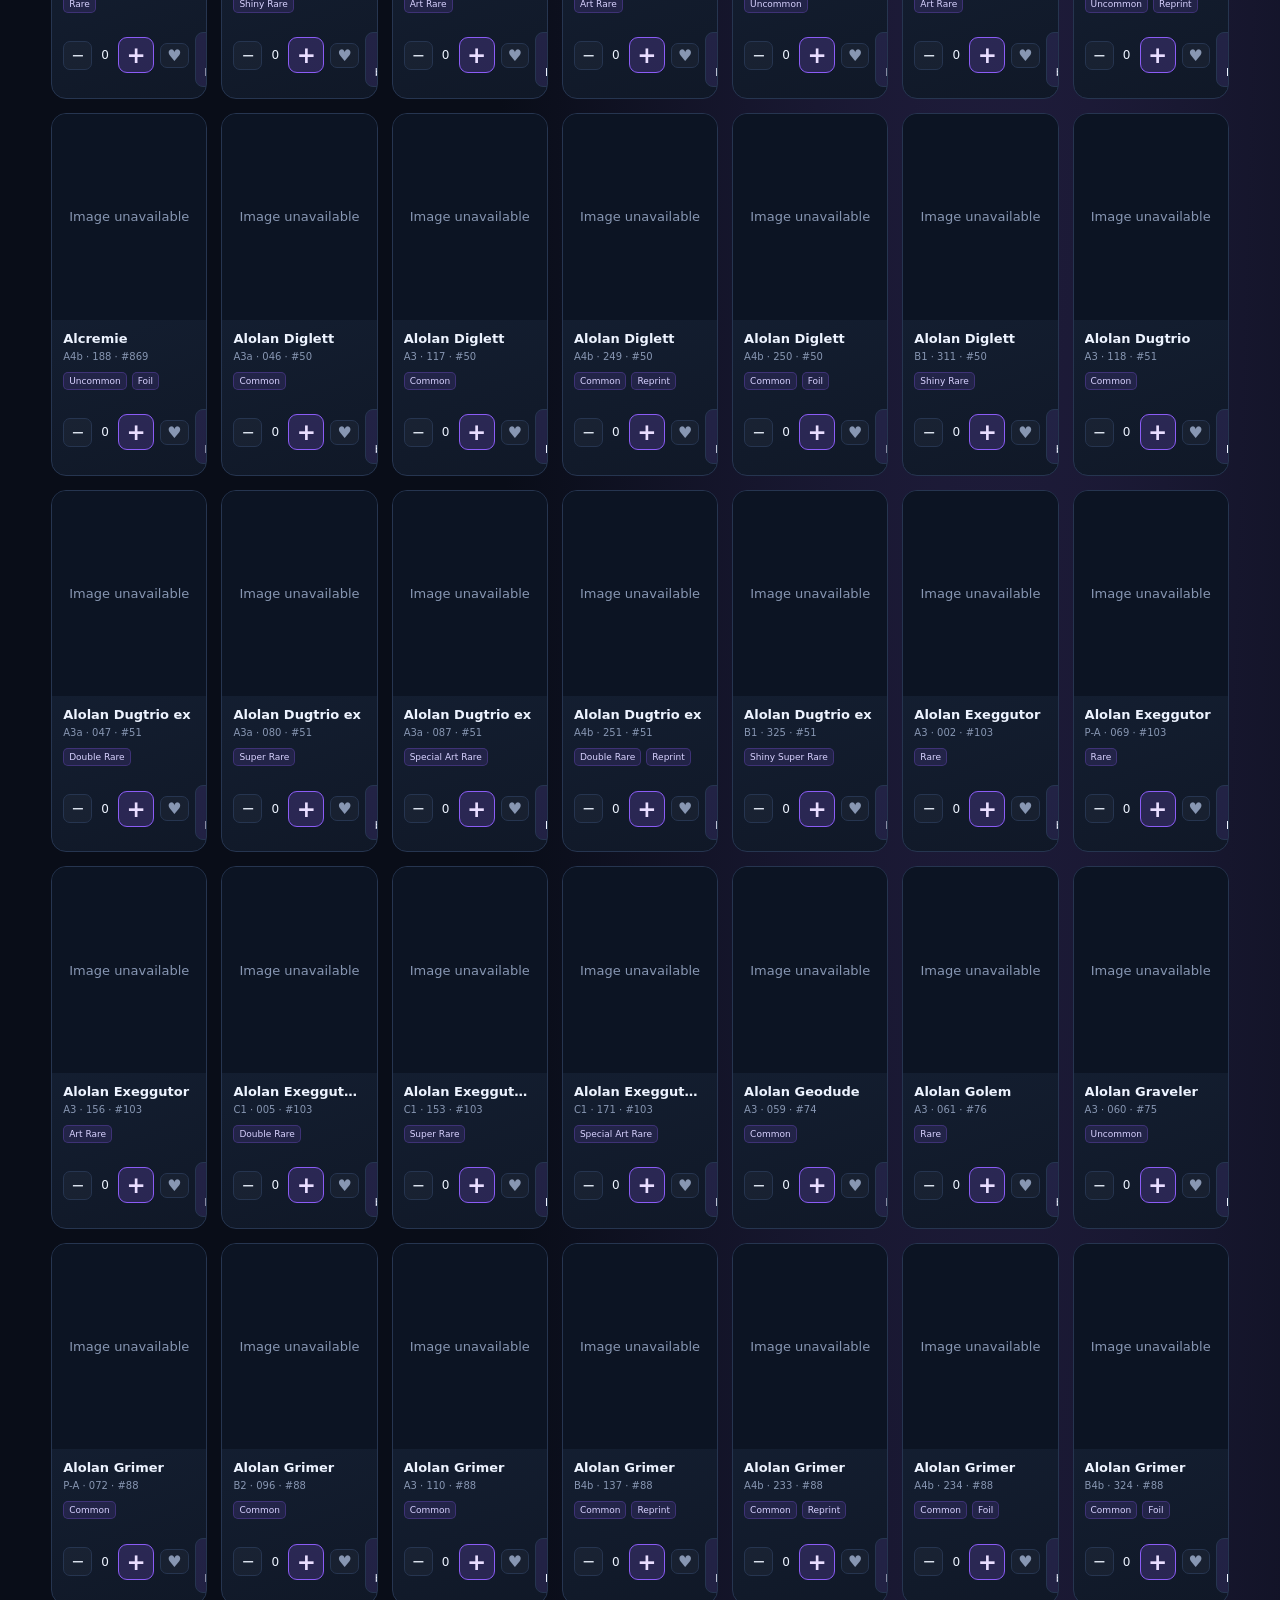
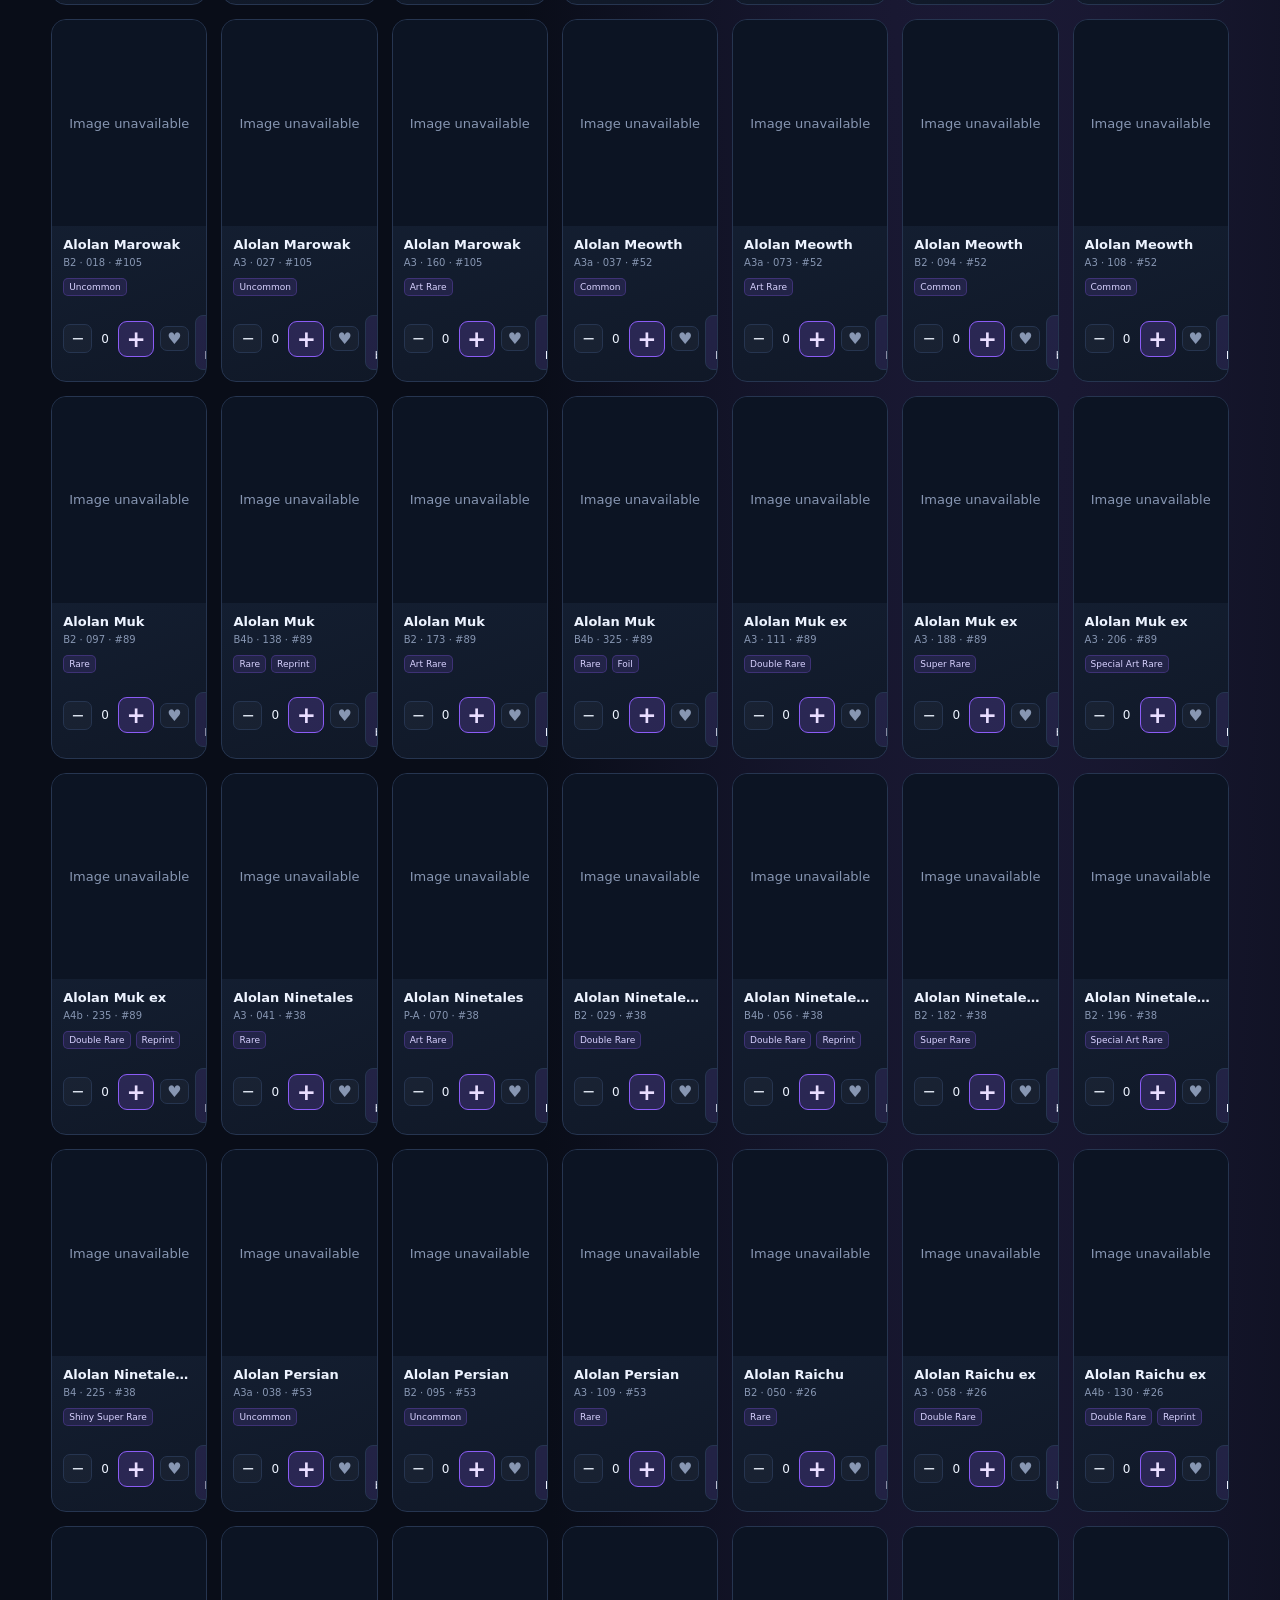
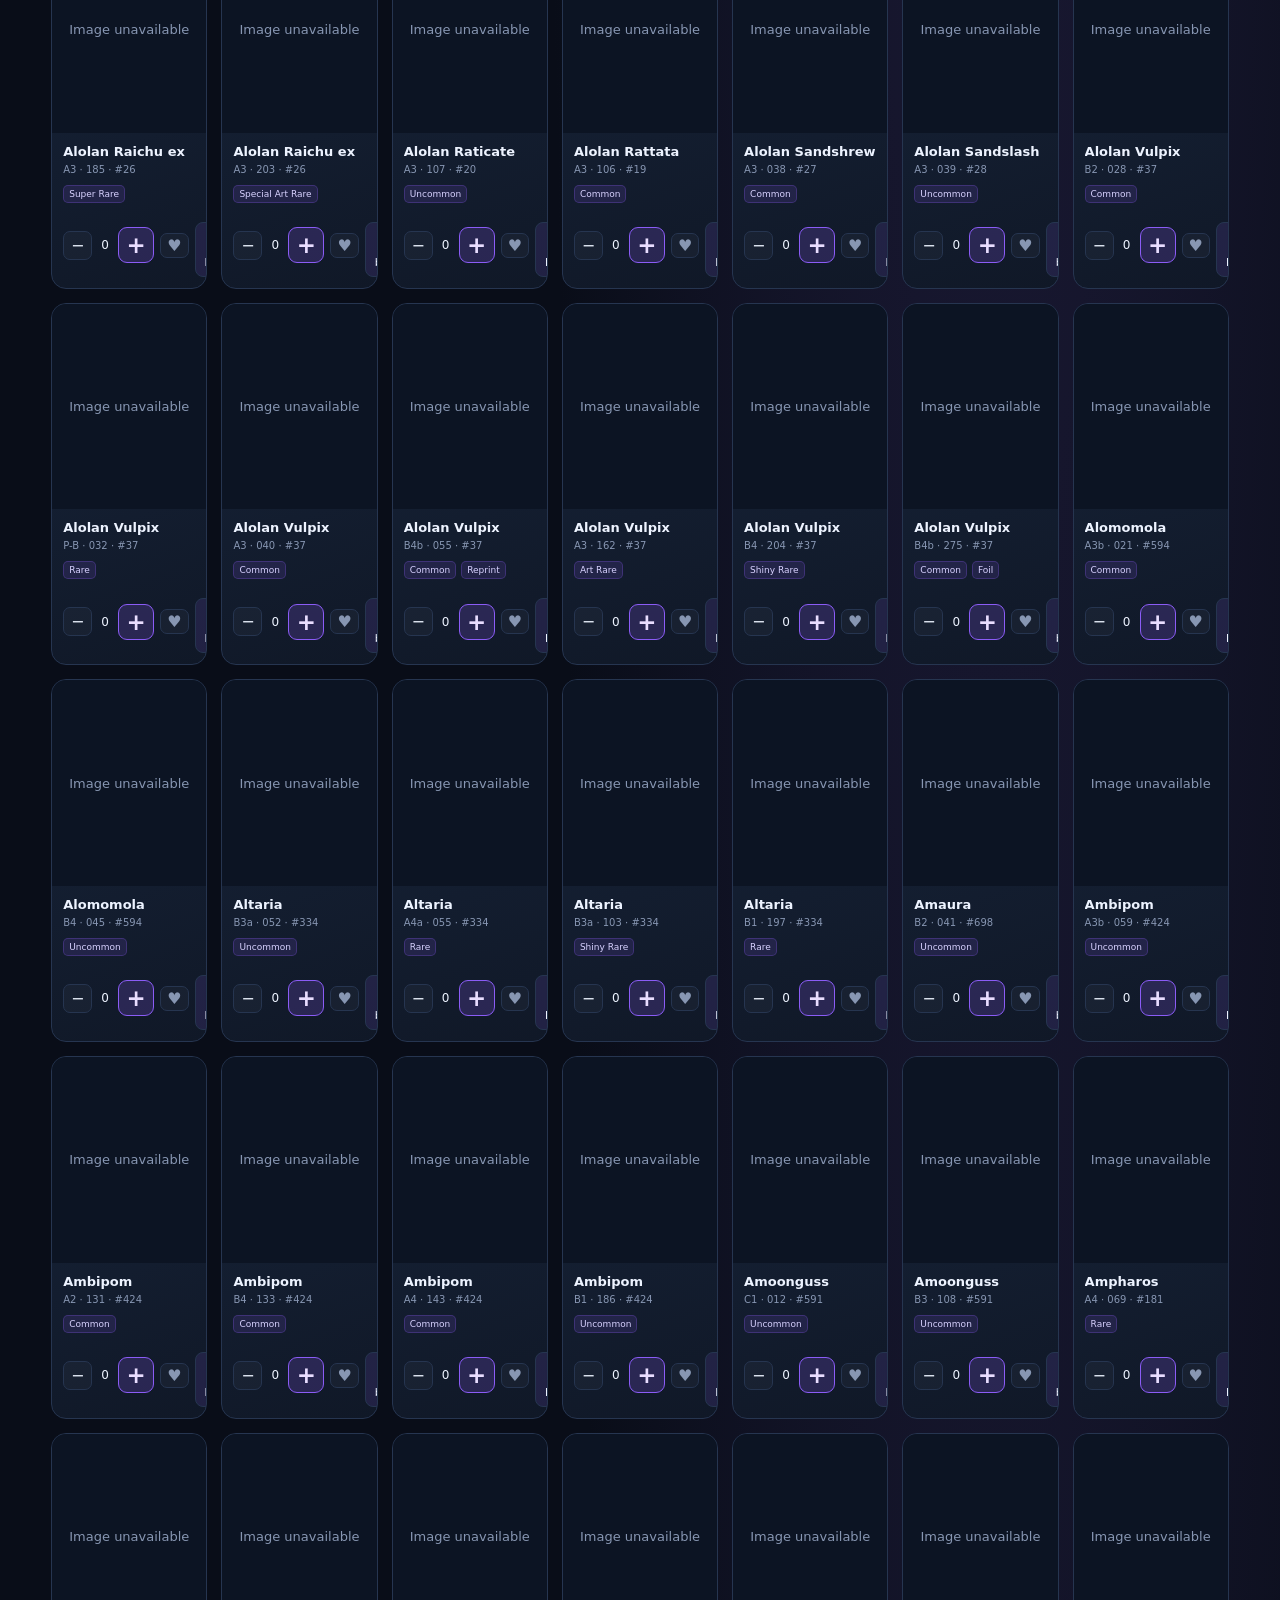
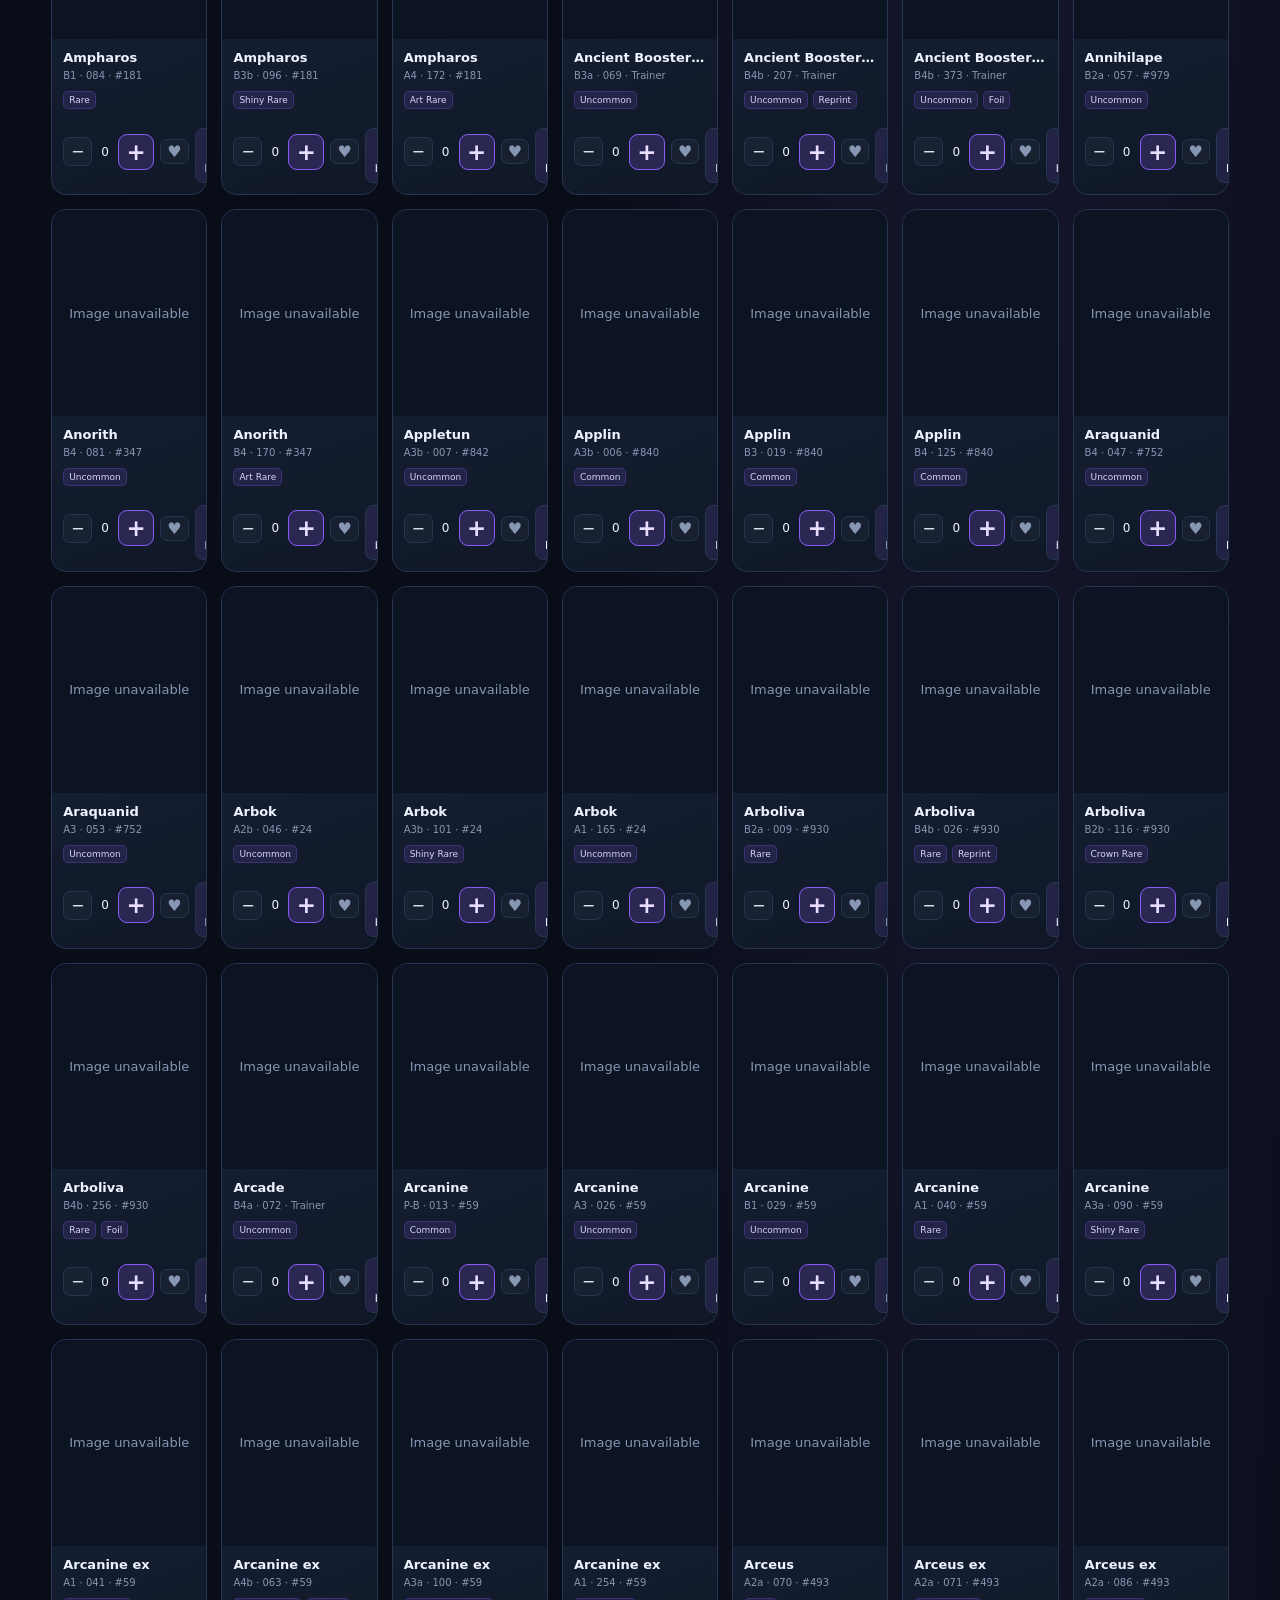
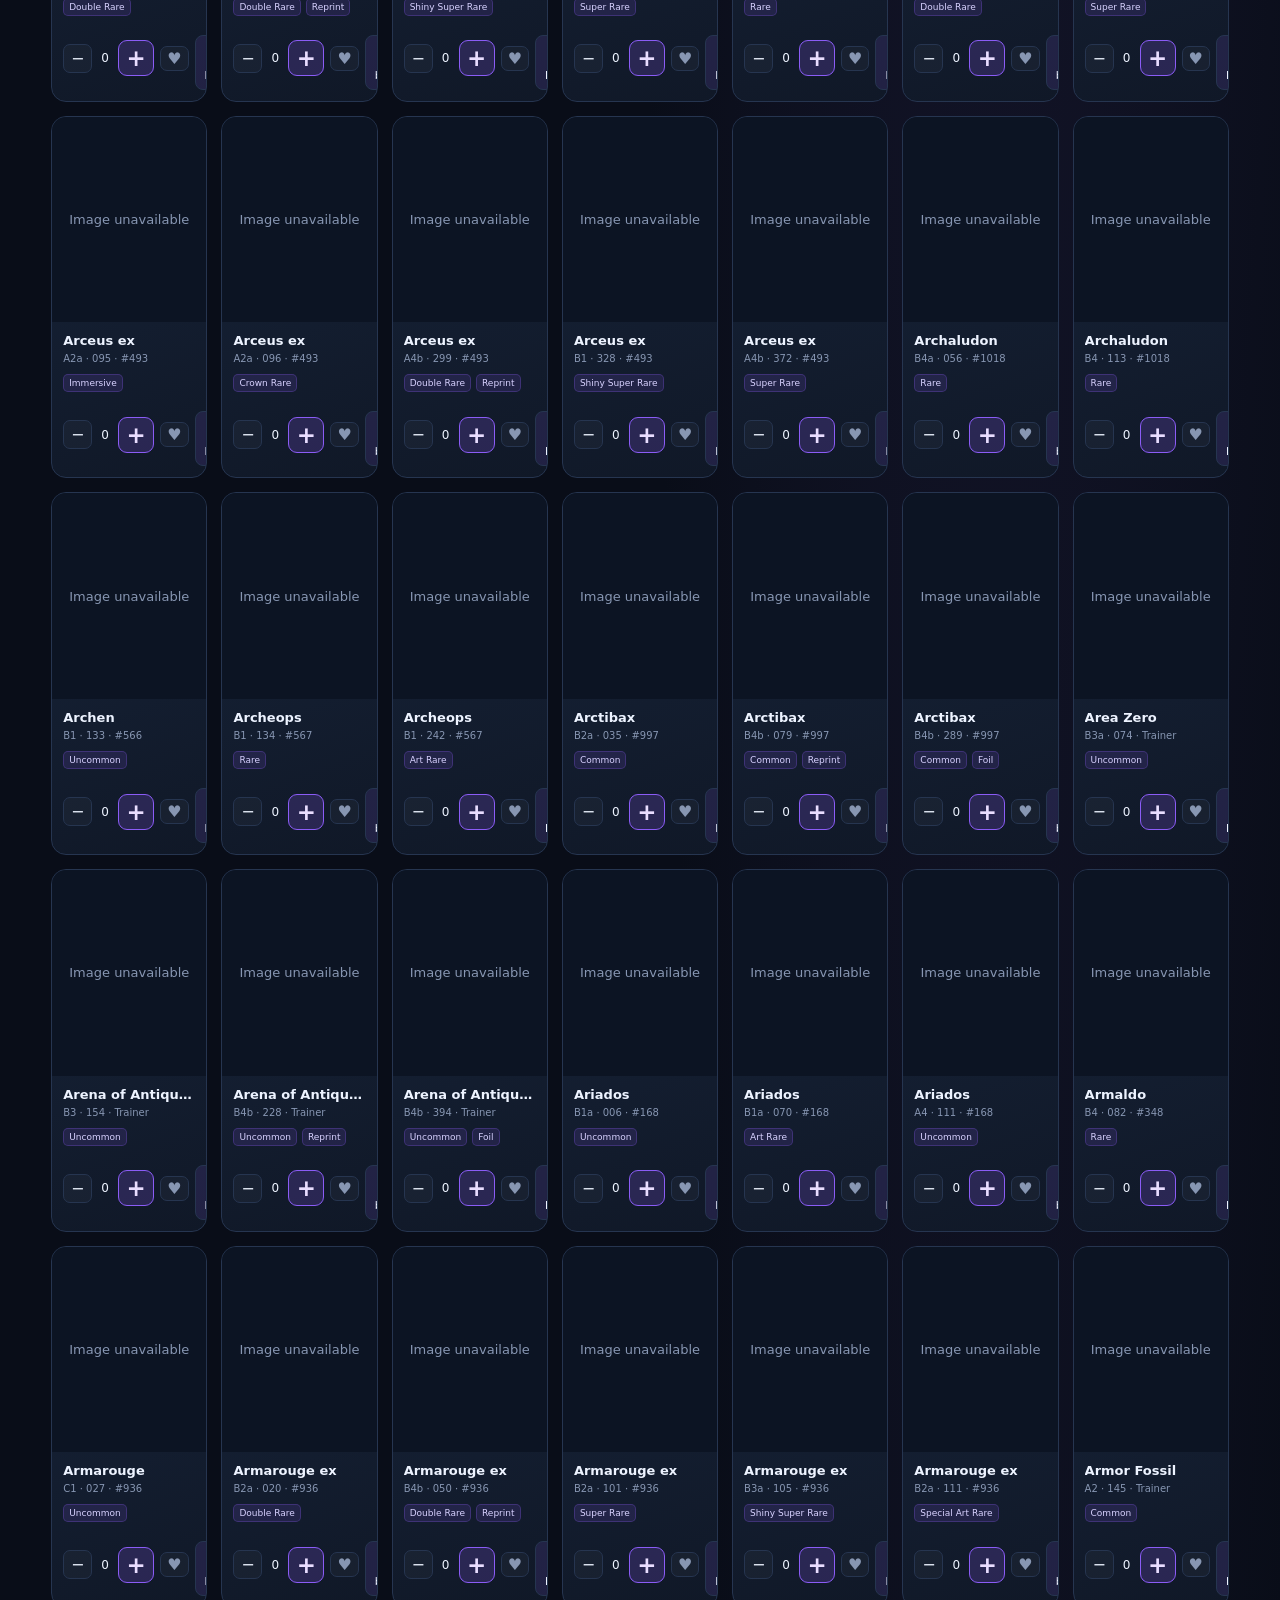
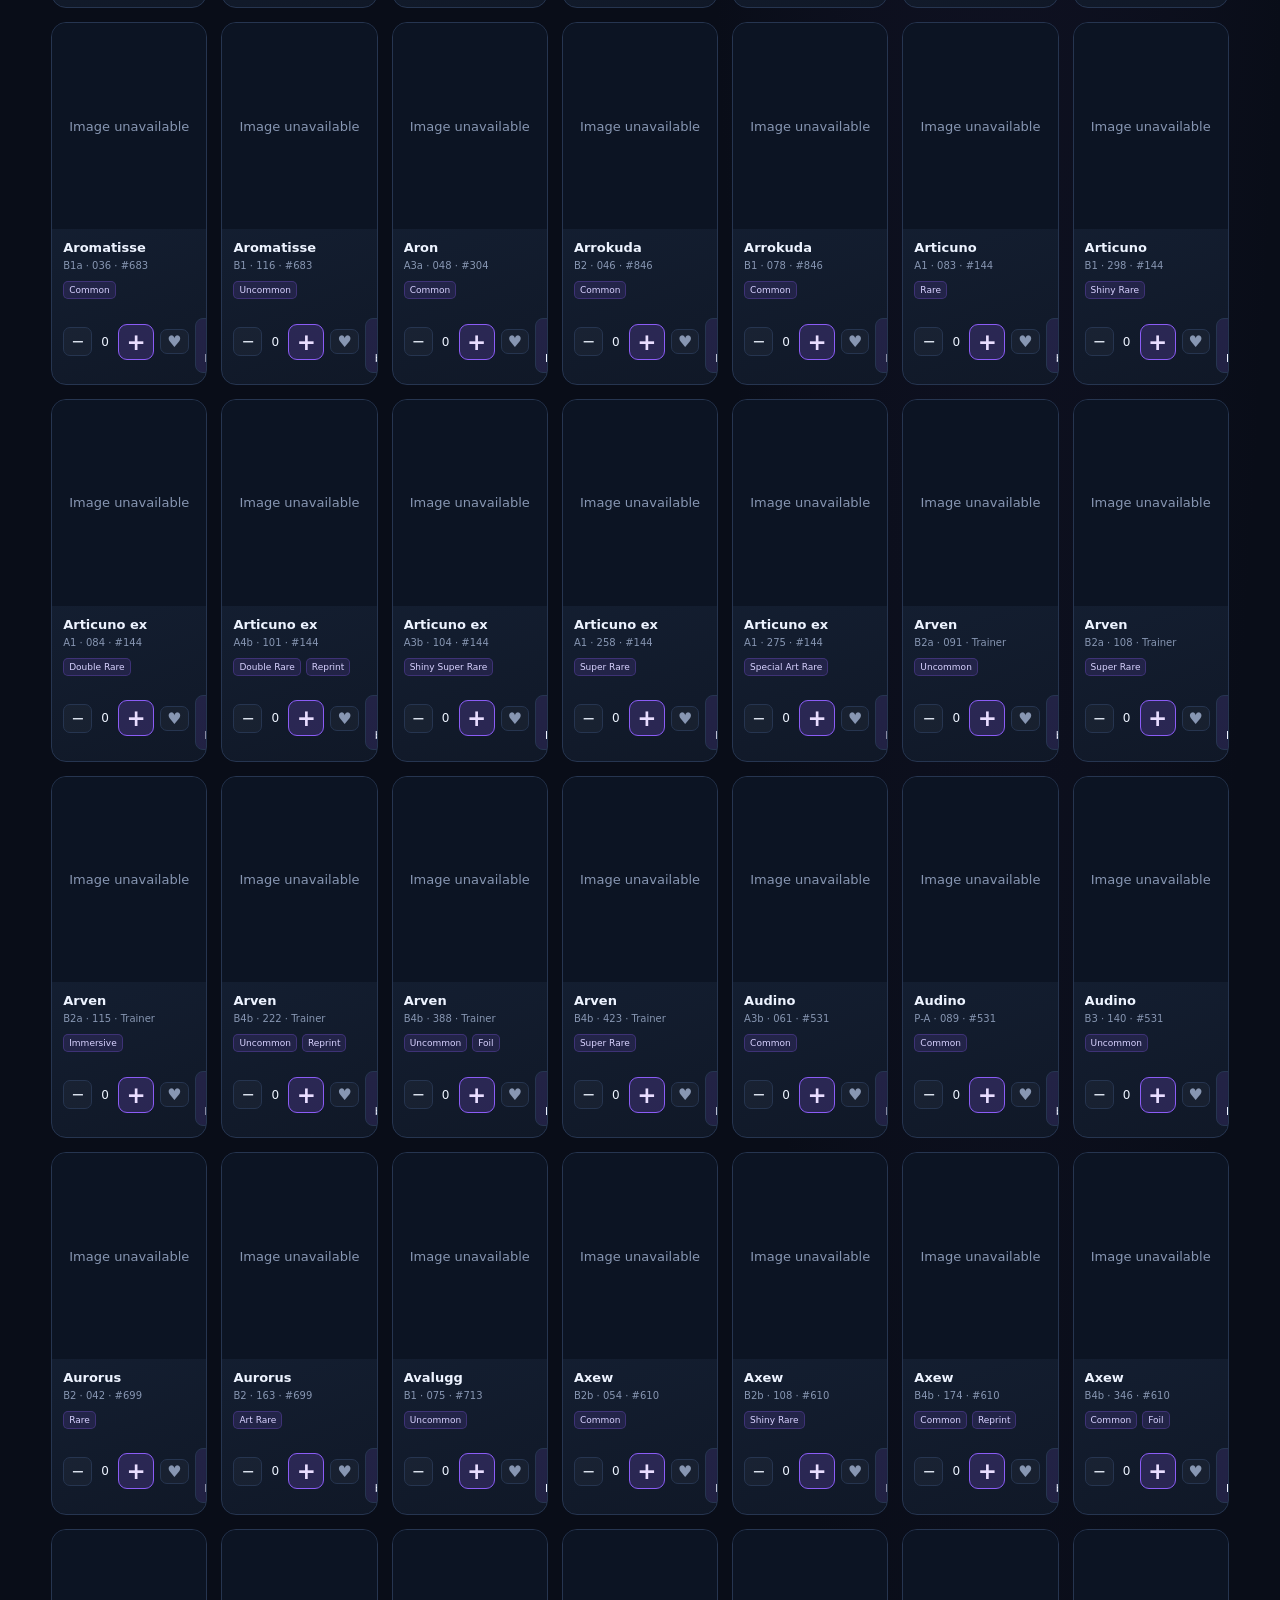
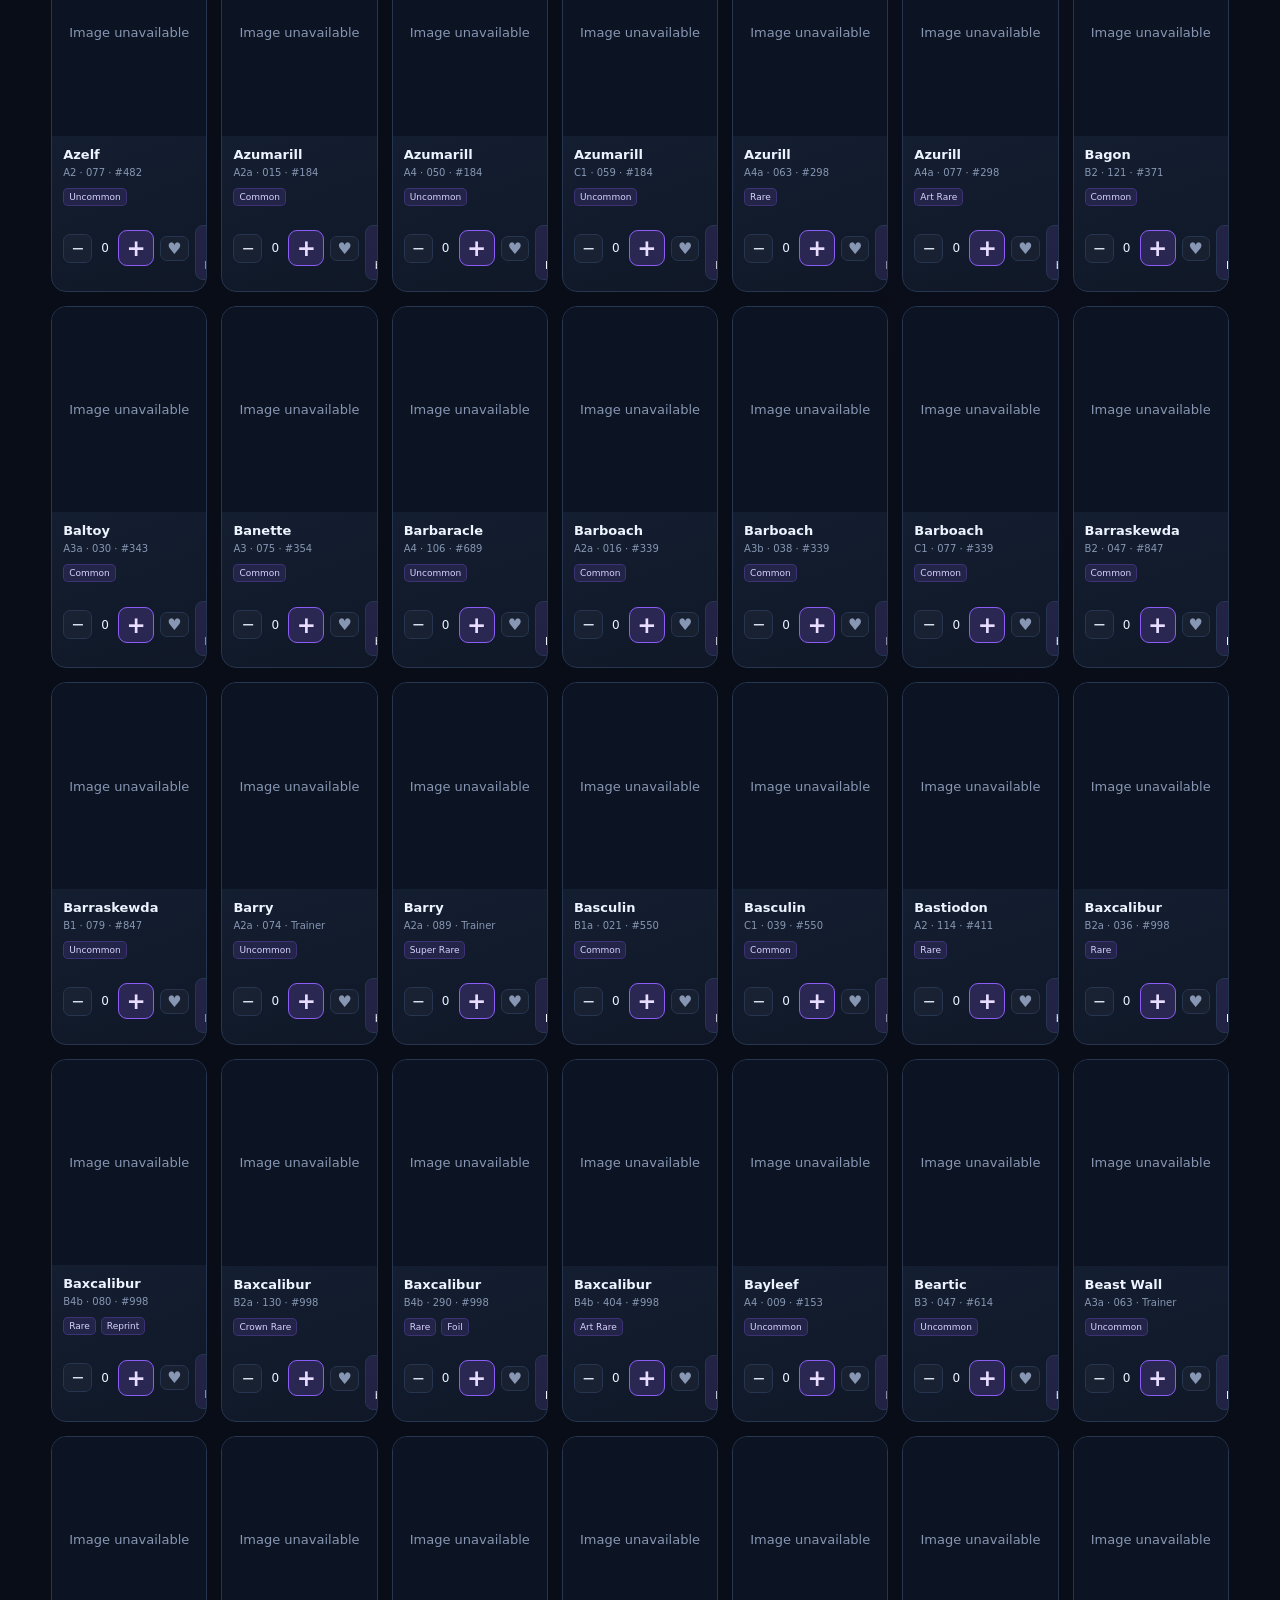
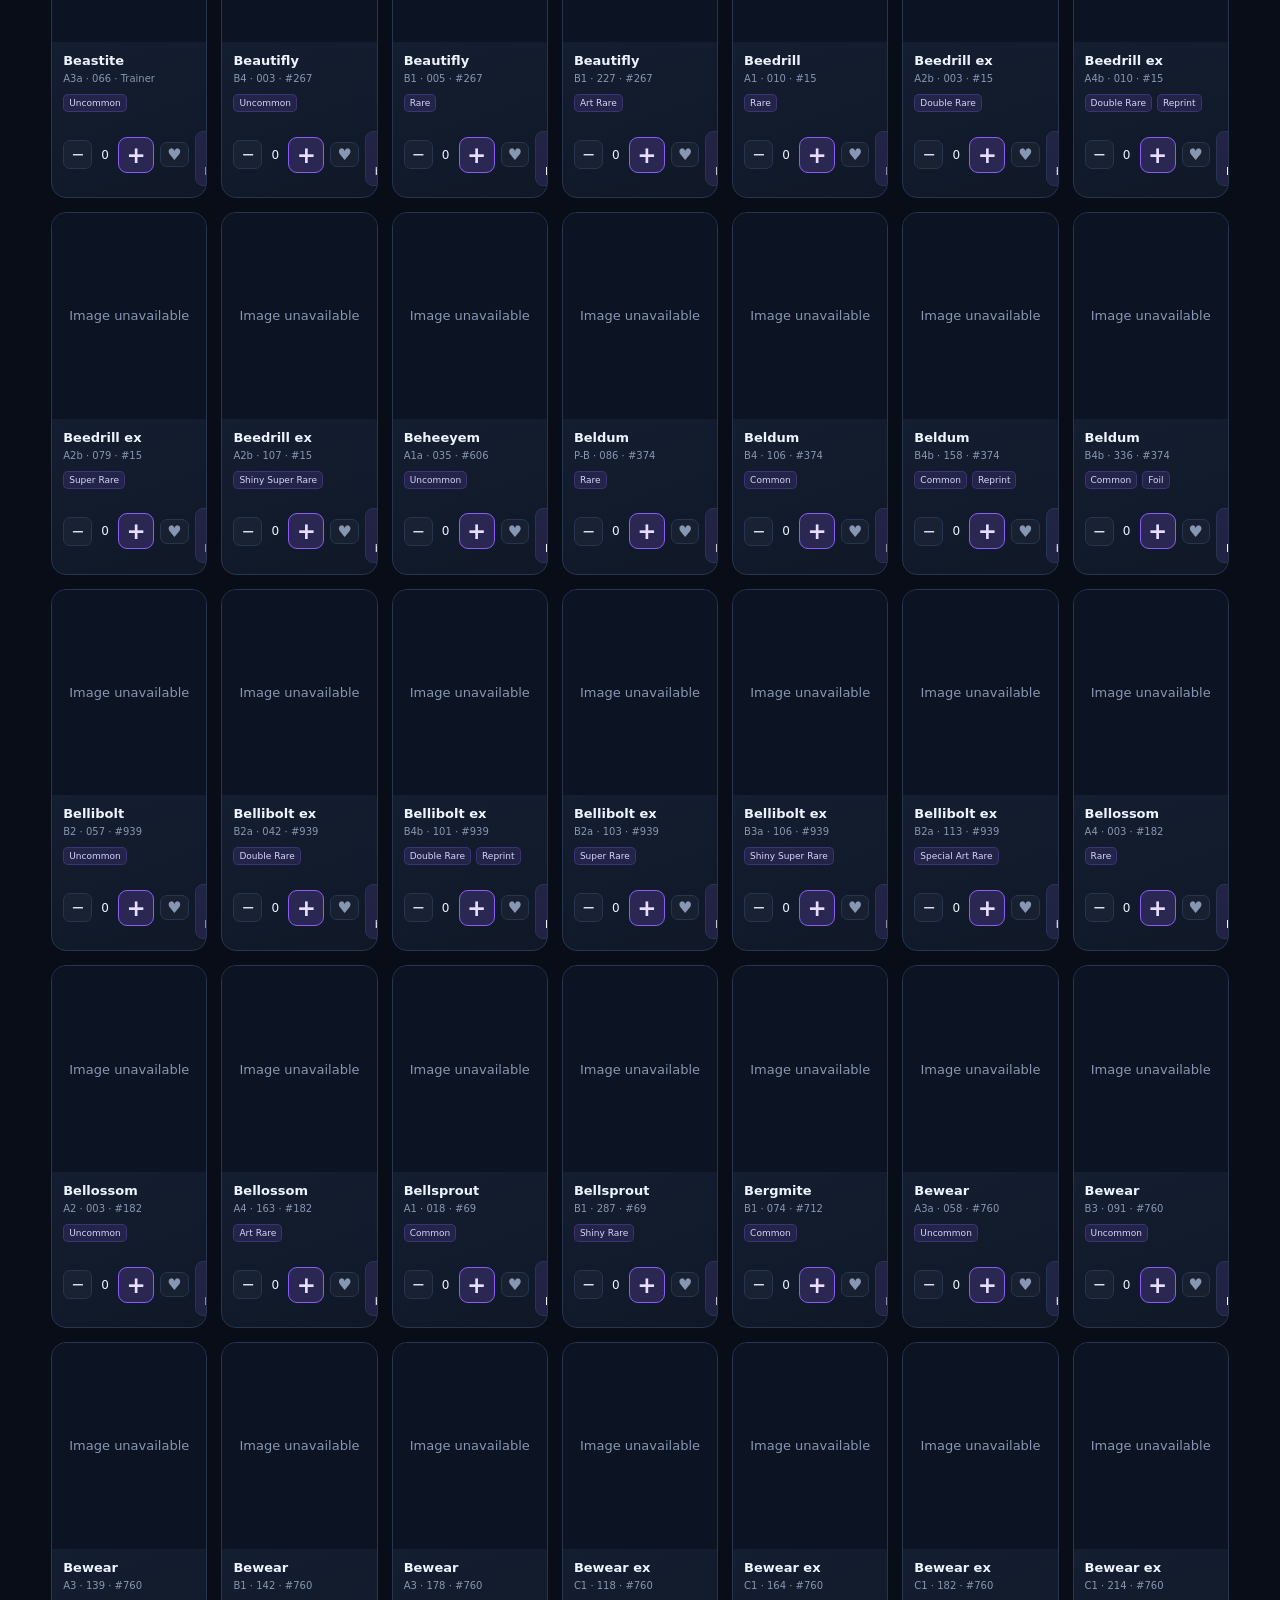
==== commit c4fdaefa: "Remove mistakenly added immersive player from Poke" ====
--- a/index.html
+++ b/index.html
@@ -4,5 +4,4 @@
 <nav class="tabs"><button class="tab active" data-view="collection">Collection</button><button class="tab" data-view="kanto151">Original 151</button><button class="tab" data-view="expansions">Expansions</button><button class="tab" data-view="pokedex">Pokédex</button><button class="tab" data-view="wishlist">Wishlist</button><button class="tab" data-view="binders">Binders</button><button class="tab" data-view="binder-view">Binder View</button><button class="tab" data-view="stats">Statistics</button></nav>
 <section class="dashboard"><div class="toolbar"><label class="search-wrap"><span>⌕</span><input id="search" type="search" placeholder="Search cards or Pokémon…"></label><select id="sort-filter" aria-label="Sort cards"><option value="name-asc">Name: A–Z</option><option value="name-desc">Name: Z–A</option><option value="dex-asc">Pokédex: low to high</option><option value="dex-desc">Pokédex: high to low</option><option value="gen-asc">Generation: oldest to newest</option><option value="gen-desc">Generation: newest to oldest</option><option value="rarity-asc">Rarity: A–Z</option><option value="rarity-desc">Rarity: Z–A</option><option value="set-asc">Set: catalog order</option><option value="set-desc">Set: reverse order</option></select><div class="filter-dropdown" data-filter="set-filter"><button class="filter-toggle" type="button" aria-expanded="false">Expansion <span class="filter-count"></span><span class="chevron">▾</span></button><div class="filter-menu" id="set-filter" role="group" aria-label="Filter by expansion"></div></div><div class="filter-dropdown" data-filter="region-filter"><button class="filter-toggle" type="button" aria-expanded="false">Region / Gen <span class="filter-count"></span><span class="chevron">▾</span></button><div class="filter-menu" id="region-filter" role="group" aria-label="Filter by Pokémon region and generation"></div></div><div class="filter-dropdown" data-filter="rarity-filter"><button class="filter-toggle" type="button" aria-expanded="false">Rarity <span class="filter-count"></span><span class="chevron">▾</span></button><div class="filter-menu" id="rarity-filter" role="group" aria-label="Filter by rarity"></div></div><div class="filter-dropdown" data-filter="artist-filter"><button class="filter-toggle" type="button" aria-expanded="false">Artist <span class="filter-count"></span><span class="chevron">▾</span></button><div class="filter-menu" id="artist-filter" role="group" aria-label="Filter by artist or illustrator"></div></div><div class="filter-dropdown" data-filter="type-filter"><button class="filter-toggle" type="button" aria-expanded="false">Card type <span class="filter-count"></span><span class="chevron">▾</span></button><div class="filter-menu" id="type-filter" role="group" aria-label="Filter by card type"><label><input type="checkbox" value="pokemon"> Pokémon</label><label><input type="checkbox" value="trainer"> Trainer</label></div></div><div class="filter-dropdown" data-filter="ownership-filter"><button class="filter-toggle" type="button" aria-expanded="false">Ownership <span class="filter-count"></span><span class="chevron">▾</span></button><div class="filter-menu" id="ownership-filter" role="group" aria-label="Filter by ownership"><label><input type="checkbox" value="owned"> Owned</label><label><input type="checkbox" value="missing"> Missing</label><label><input type="checkbox" value="wishlist"> Wishlist</label></div></div></div><div id="mass-update-toggle" class="mass-update-toggle" style="display:none"><button type="button" class="secondary">Mass update</button><span>Build a batch of collection additions from the filtered cards.</span></div><div class="results-line"><span id="result-count">Loading cards…</span><span id="view-caption">ALL CARD VERSIONS</span></div><div id="content" class="card-grid"><div class="loading">Preparing your card catalog…</div></div></section></main>
 <footer><span>POCKETDEX · Independent fan-made tracker</span><span>Card data: <a href="https://github.com/Vociferix/ptcgp-data" target="_blank" rel="noreferrer">Vociferix/ptcgp-data</a></span></footer>
-<dialog id="settings-dialog"><form method="dialog" class="dialog-head"><div><p class="eyebrow">PRIVATE COLLECTION STORAGE</p><h2>Connect your collection</h2></div><button class="icon-btn" aria-label="Close">×</button></form><div class="dialog-body"><p>Your catalog is public. Your owned counts and wishlist belong in <strong>PTCGP-Collection-Private</strong>. GitHub sync is blocked until GitHub confirms that repository is private.</p><label class="field-label" for="github-token">Fine-grained GitHub token</label><input id="github-token" type="password" placeholder="github_pat_…" autocomplete="off"><p class="hint">Create a token for only cedarparkjacob/PTCGP-Collection-Private with Contents: Read and write. It stays in this page's memory, not localStorage. Any modified site JavaScript running while entered could access it.</p><div class="button-row"><button id="connect-github" class="primary" type="button">Check private repository</button><button id="sync-github" class="secondary" type="button">Sync now</button></div><p id="github-message" class="message" role="status">Not connected.</p><div class="divider"></div><h3>Backup and restore</h3><div class="button-row"><button id="export-data" class="secondary" type="button">Export collection JSON</button><label class="file-button">Import JSON<input id="import-data" type="file" accept="application/json"></label></div><p class="hint">A local browser copy is kept automatically. Export regularly as an additional backup.</p></div></dialog><script src="app.js?v=immersive-longpress-1" defer></script>
-<script src="immersive-player.js?v=immersive-longpress-1" defer></script></body></html>+<dialog id="settings-dialog"><form method="dialog" class="dialog-head"><div><p class="eyebrow">PRIVATE COLLECTION STORAGE</p><h2>Connect your collection</h2></div><button class="icon-btn" aria-label="Close">×</button></form><div class="dialog-body"><p>Your catalog is public. Your owned counts and wishlist belong in <strong>PTCGP-Collection-Private</strong>. GitHub sync is blocked until GitHub confirms that repository is private.</p><label class="field-label" for="github-token">Fine-grained GitHub token</label><input id="github-token" type="password" placeholder="github_pat_…" autocomplete="off"><p class="hint">Create a token for only cedarparkjacob/PTCGP-Collection-Private with Contents: Read and write. It stays in this page's memory, not localStorage. Any modified site JavaScript running while entered could access it.</p><div class="button-row"><button id="connect-github" class="primary" type="button">Check private repository</button><button id="sync-github" class="secondary" type="button">Sync now</button></div><p id="github-message" class="message" role="status">Not connected.</p><div class="divider"></div><h3>Backup and restore</h3><div class="button-row"><button id="export-data" class="secondary" type="button">Export collection JSON</button><label class="file-button">Import JSON<input id="import-data" type="file" accept="application/json"></label></div><p class="hint">A local browser copy is kept automatically. Export regularly as an additional backup.</p></div></dialog><script src="app.js?v=rolling-add-1" defer></script></body></html>
